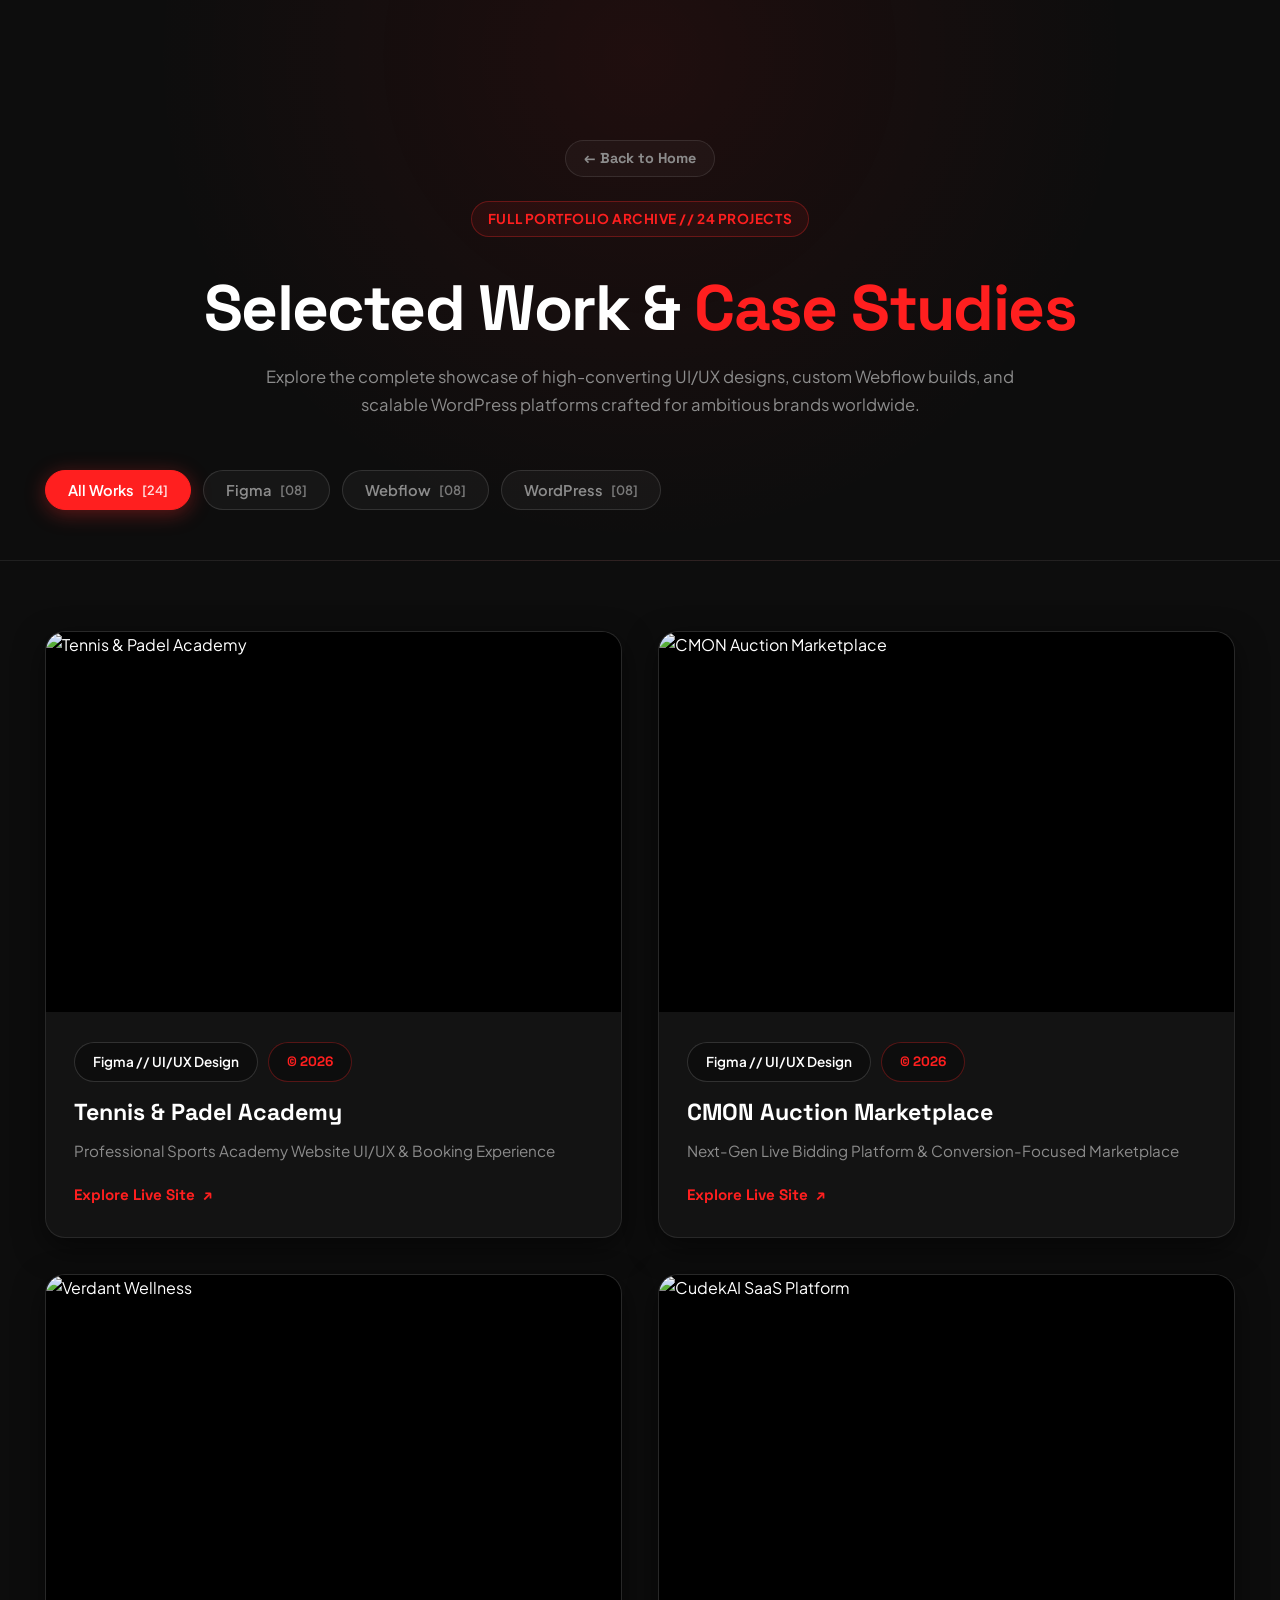
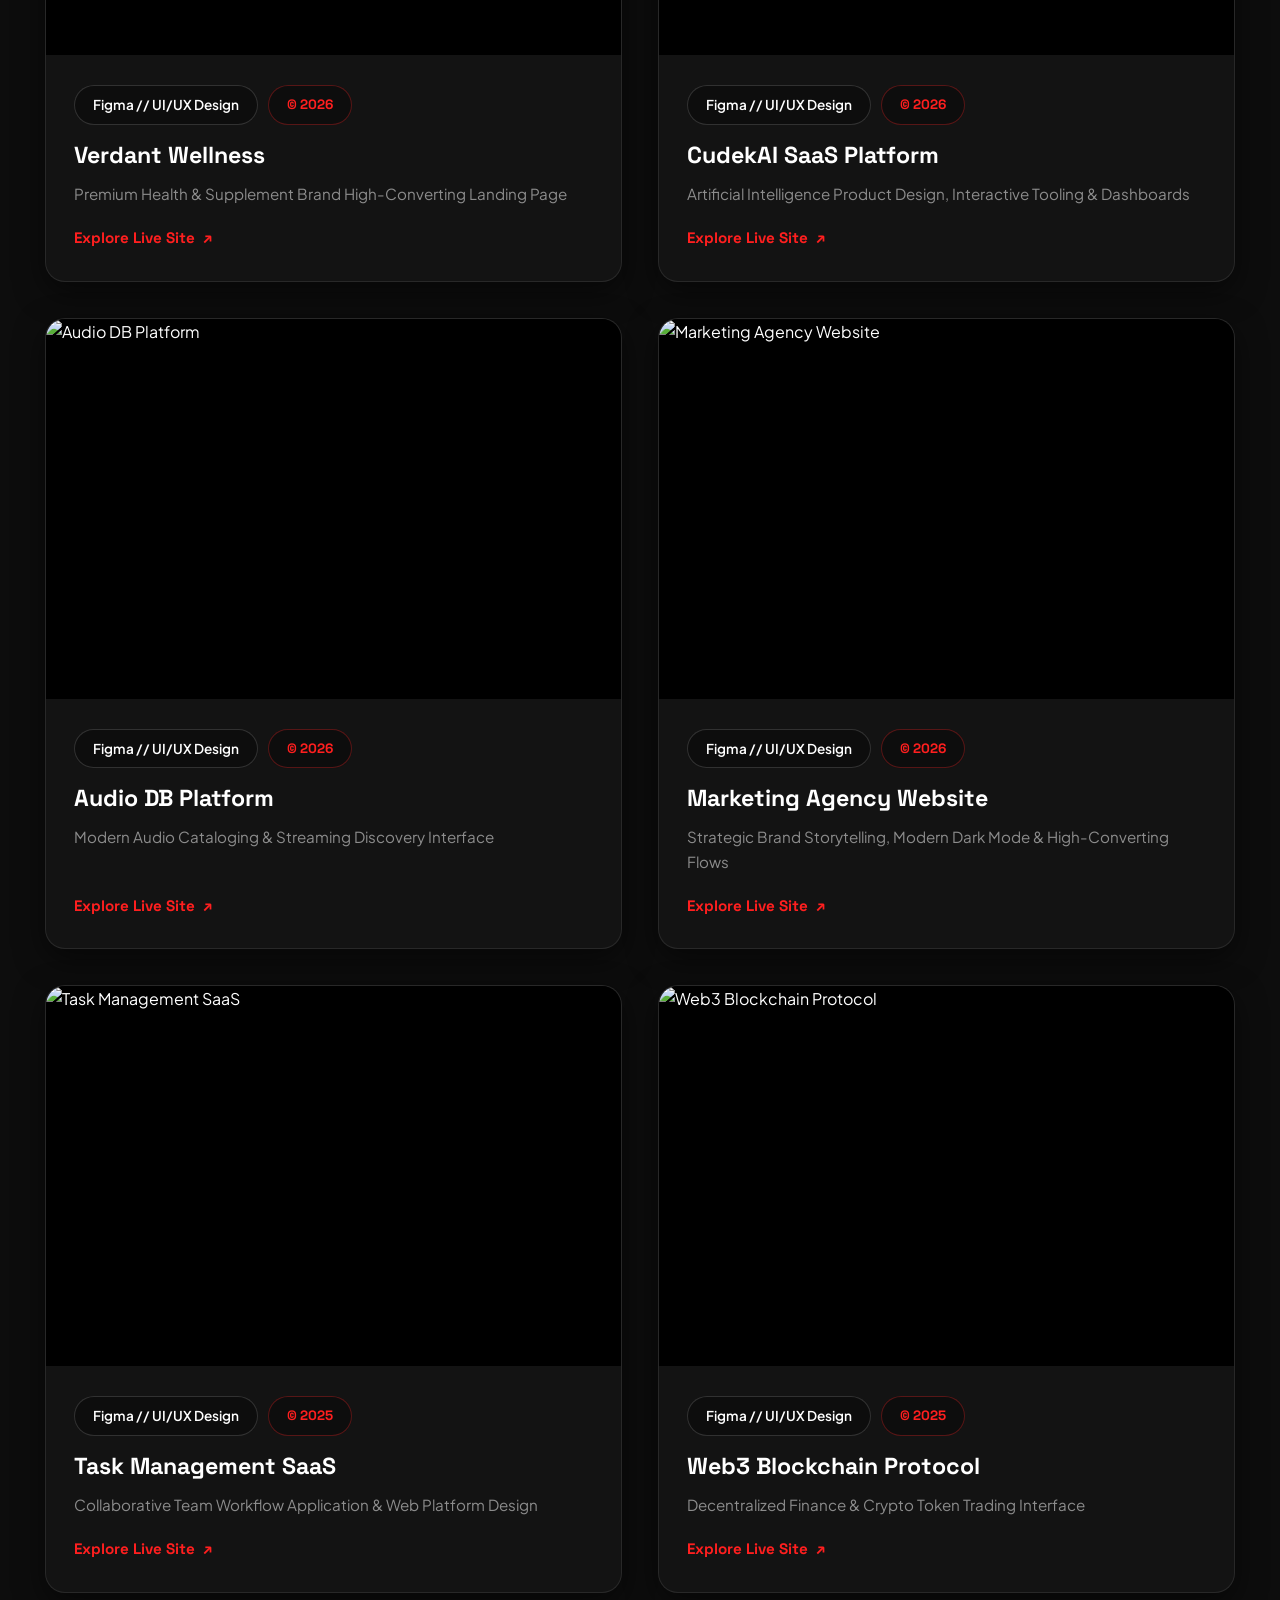
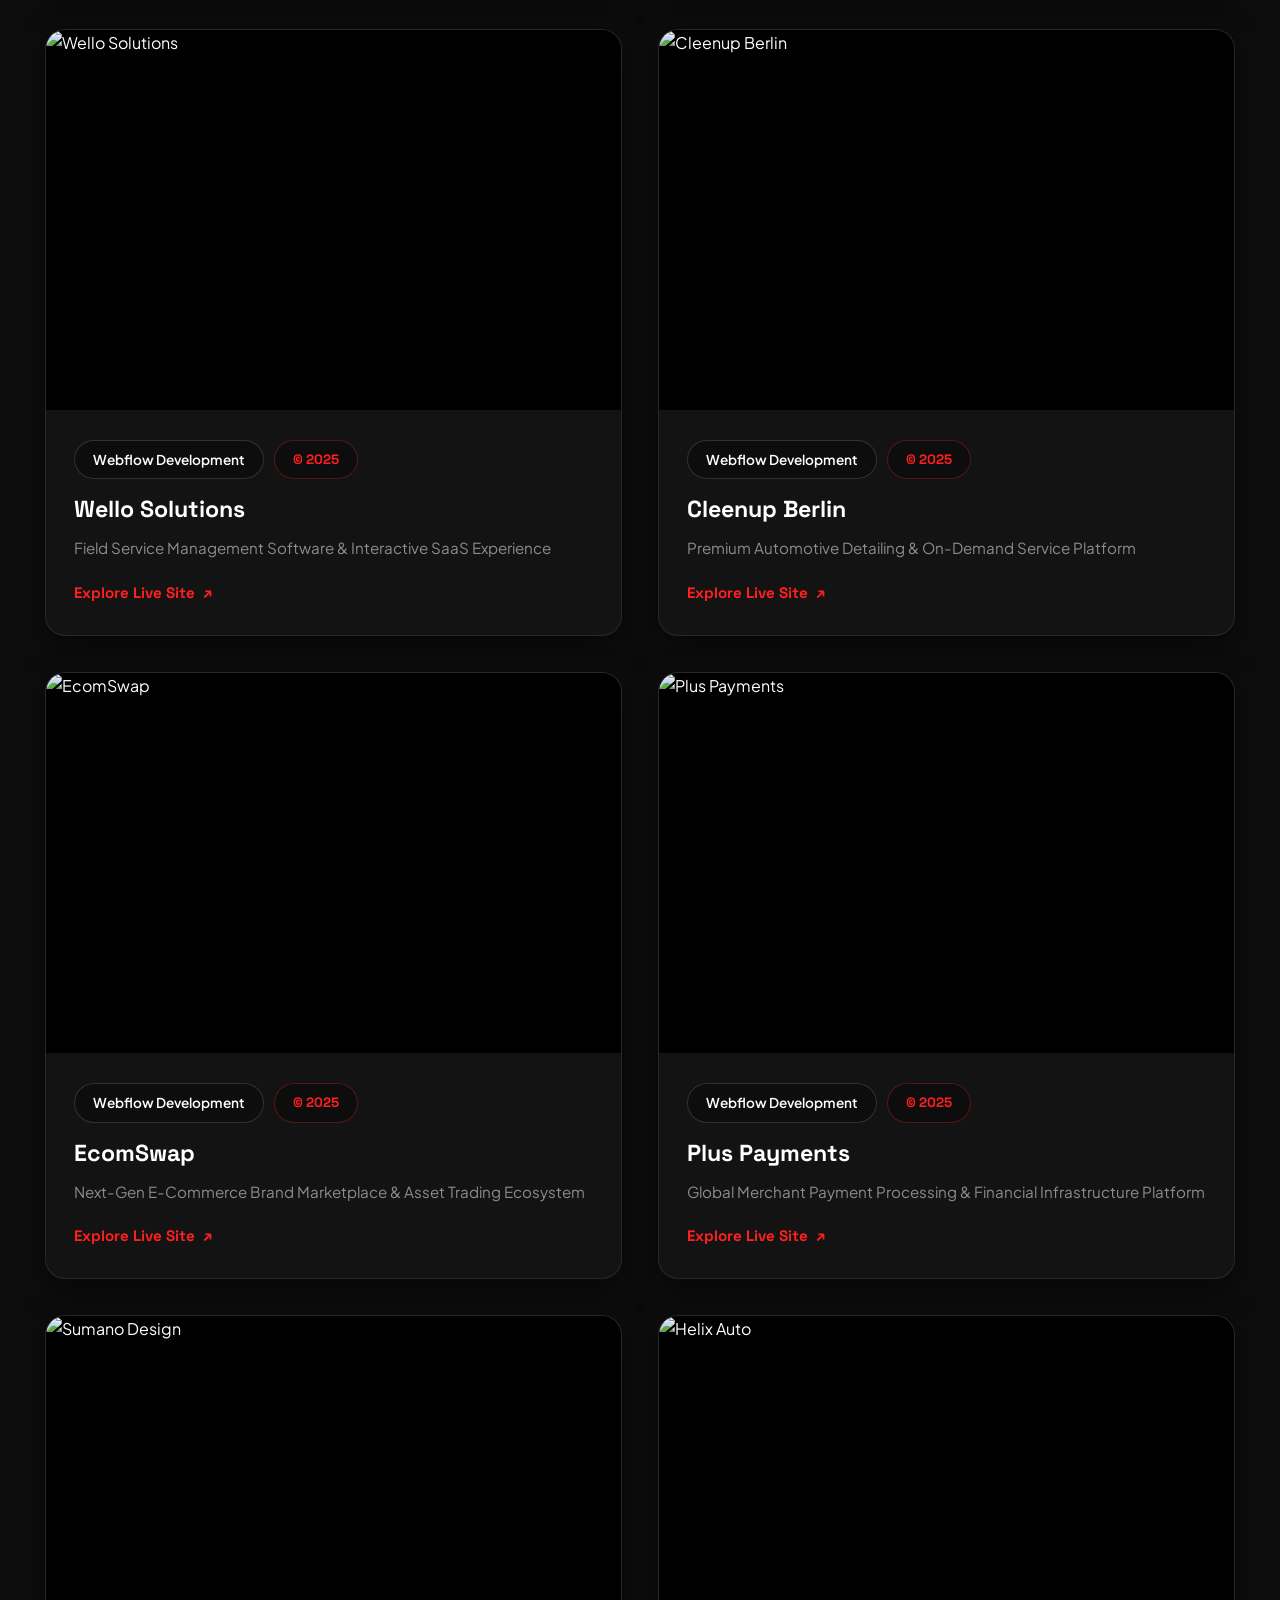
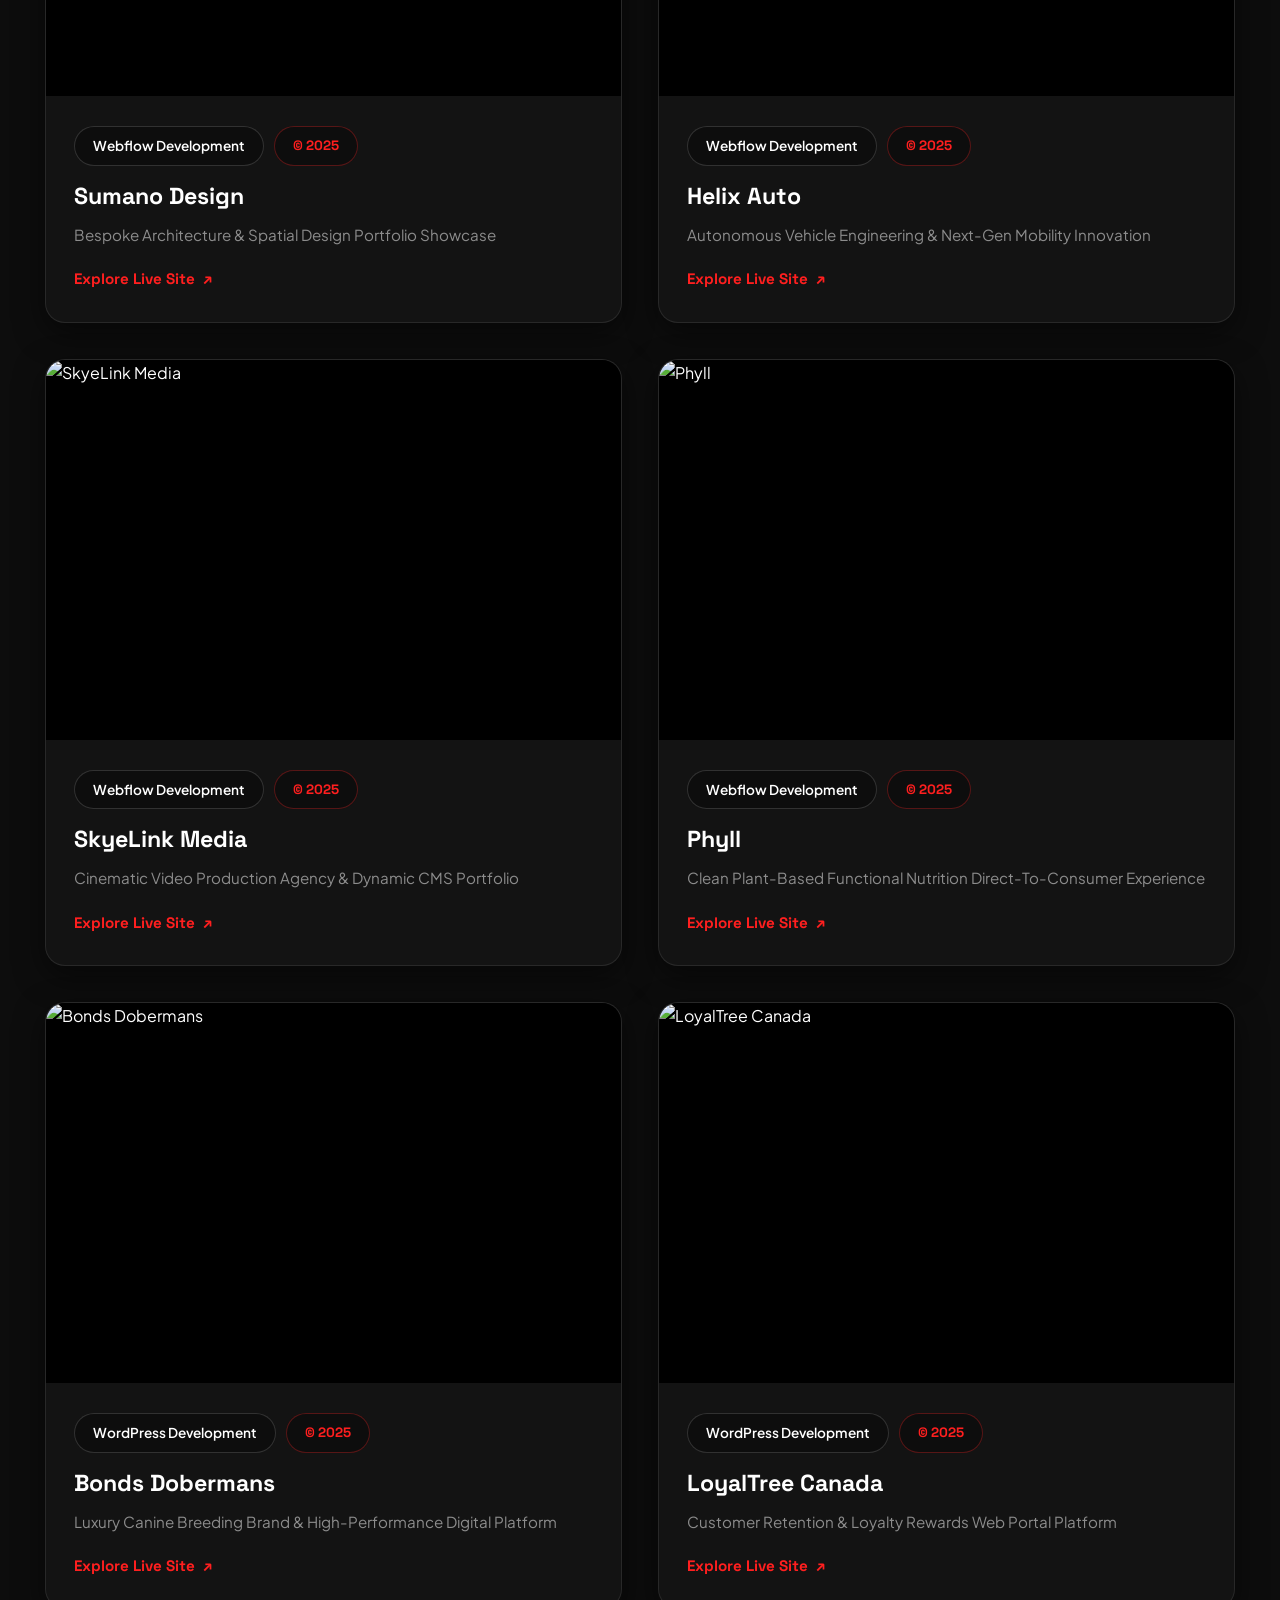
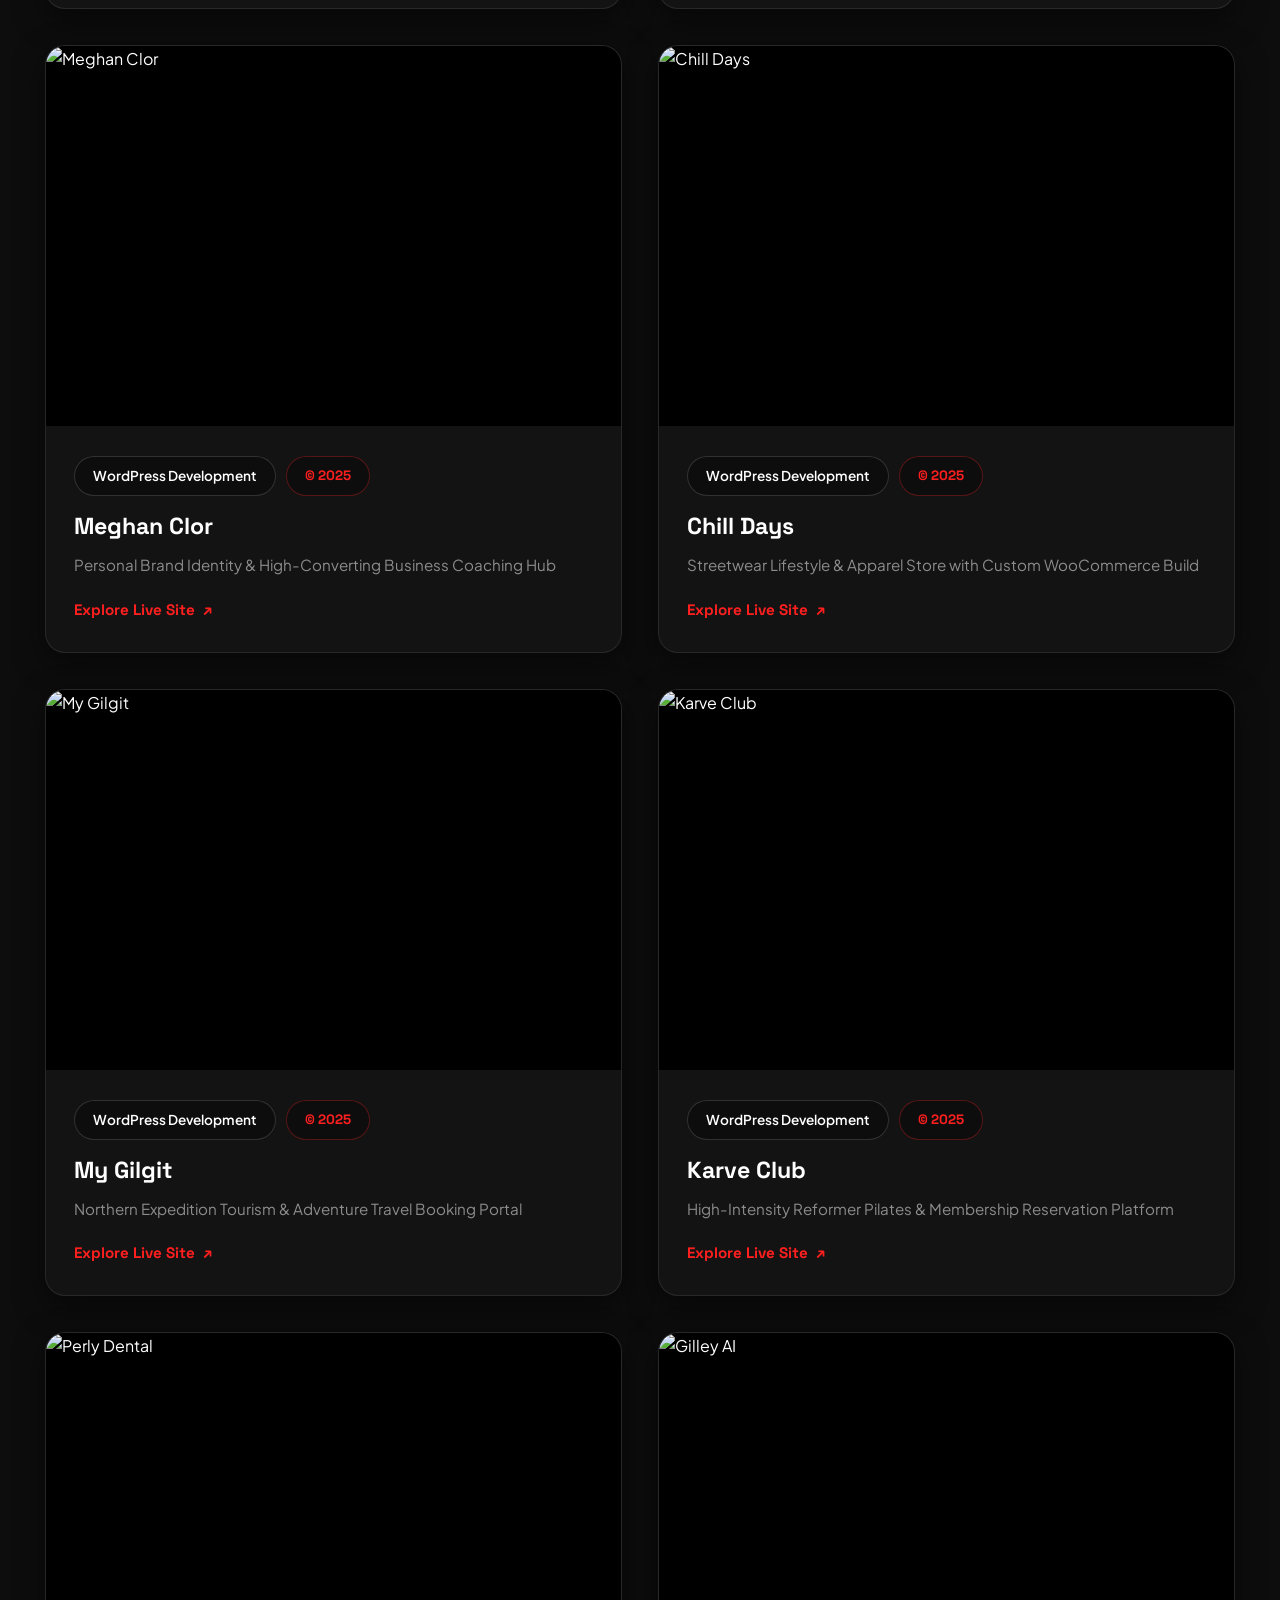
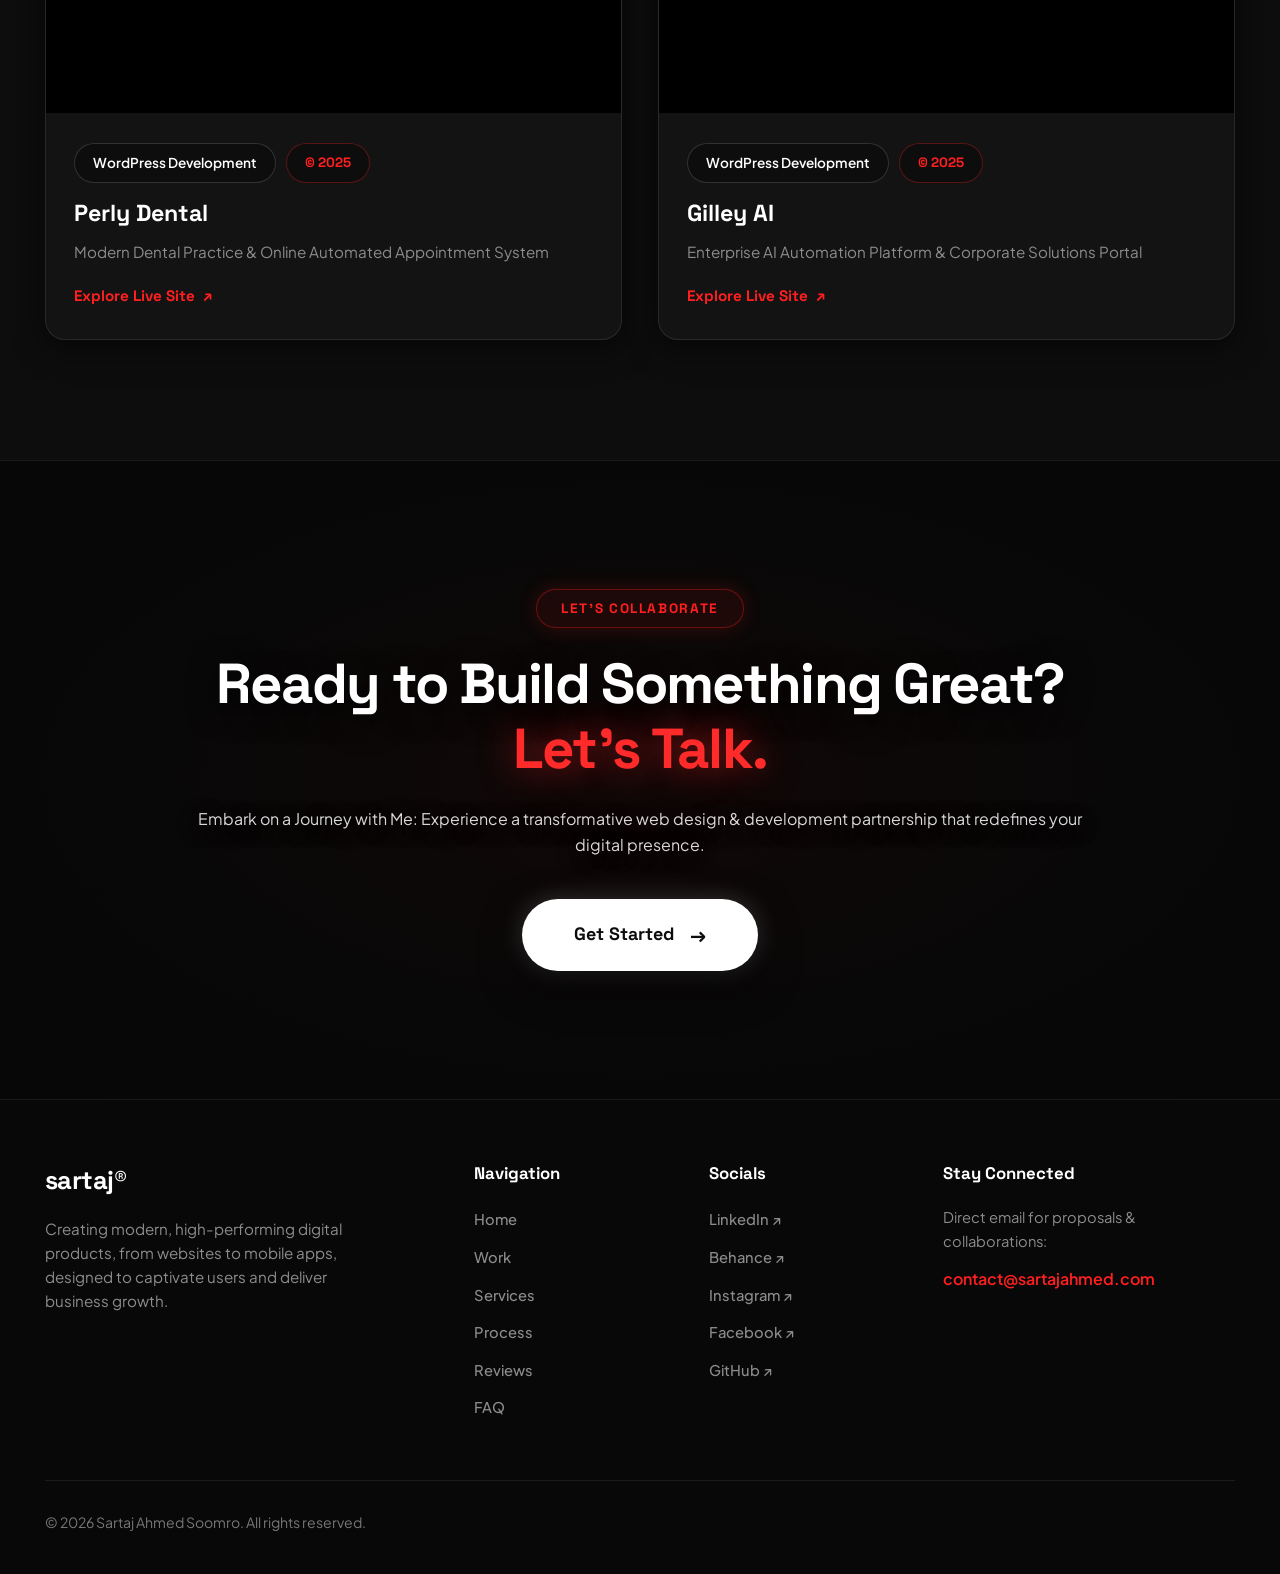
==== projects.html @ bc70179f "Publish Sartaj Ahmed portfolio site" ====
<!DOCTYPE html>
<html lang="en">
<head>
  <meta charset="UTF-8">
  <meta name="viewport" content="width=device-width, initial-scale=1.0">
  <title>All Projects — Sartaj Ahmed Portfolio Archive</title>
  <meta name="description" content="Complete portfolio archive of Sartaj Ahmed: UI/UX Design, Webflow Development, and WordPress Development projects.">
  <link rel="icon" type="image/svg+xml" href="data:image/svg+xml,<svg xmlns='http://www.w3.org/2000/svg' viewBox='0 0 100 100'><circle cx='50' cy='50' r='50' fill='%23ff2a2a'/><text x='50%' y='55%' text-anchor='middle' fill='%23ffffff' font-family='sans-serif' font-weight='800' font-size='48' dy='.3em'>S</text></svg>">
  
  <!-- Google Fonts -->
  <link rel="preconnect" href="https://fonts.googleapis.com">
  <link rel="preconnect" href="https://fonts.gstatic.com" crossorigin>
  <link href="https://fonts.googleapis.com/css2?family=Plus+Jakarta+Sans:wght@400;500;600;700;800&family=Space+Grotesk:wght@300;400;500;600;700&display=swap" rel="stylesheet">
  
  <!-- GSAP -->
  <script src="https://cdnjs.cloudflare.com/ajax/libs/gsap/3.12.5/gsap.min.js"></script>
  <script src="https://cdnjs.cloudflare.com/ajax/libs/gsap/3.12.5/ScrollTrigger.min.js"></script>
  
  <link rel="stylesheet" href="style.css?v=4.0">
</head>
<body class="archive-page">

  <!-- ==================== TOP NAVIGATION BAR ==================== -->
  <header class="navbar-wrapper">
    <nav class="navbar">
      <a href="index.html#home" class="brand-logo-link" aria-label="Sartaj Ahmed Home">
        <span class="brand-logo-text">sartaj®</span>
      </a>

      <div class="nav-menu">
        <a href="index.html#home" class="nav-menu-link">
          <span class="nav-menu-dot"></span>
          <span class="nav-menu-text">Home</span>
        </a>
        <a href="projects.html" class="nav-menu-link active">
          <span class="nav-menu-dot"></span>
          <span class="nav-menu-text">Work</span>
        </a>
        <a href="index.html#services" class="nav-menu-link">
          <span class="nav-menu-dot"></span>
          <span class="nav-menu-text">Services</span>
        </a>
        <a href="index.html#process" class="nav-menu-link">
          <span class="nav-menu-dot"></span>
          <span class="nav-menu-text">Process</span>
        </a>
        <a href="index.html#testimonials" class="nav-menu-link">
          <span class="nav-menu-dot"></span>
          <span class="nav-menu-text">Reviews</span>
        </a>
        <a href="index.html#faq" class="nav-menu-link">
          <span class="nav-menu-dot"></span>
          <span class="nav-menu-text">FAQ</span>
        </a>
      </div>

      <div class="nav-right">
        <a href="index.html#contact" class="nav-button" style="padding: 12px 32px; font-size: 1rem;">
          <span class="nav-button-dot"></span>
          <span class="nav-button-text-wrap">
            <span class="nav-button-text">Let's Talk</span>
            <span class="nav-button-text">Let's Talk</span>
          </span>
        </a>
      </div>
    </nav>
  </header>

  <!-- ==================== ARCHIVE HERO SECTION ==================== -->
  <section class="archive-hero-section">
    <div class="container">
      <div class="archive-hero-content">
        <a href="index.html#work" class="back-home-link">← Back to Home</a>
        <div class="section-badge-pill" id="archiveCategoryBadge">PORTFOLIO ARCHIVE // 24 COMPLETED PROJECTS</div>
        <h1 class="archive-hero-title">
          Selected Work &amp; <span class="highlight-text">Case Studies</span>
        </h1>
        <p class="archive-hero-desc">
          Explore the complete showcase of high-converting UI/UX designs, custom Webflow builds, and scalable WordPress platforms crafted for ambitious brands worldwide.
        </p>
      </div>

      <!-- Category Filter Tabs -->
      <div class="portfolio-filter-nav archive-filter-nav">
        <div class="filter-tabs-wrapper">
          <button class="filter-tab-btn active" data-filter="all">
            <span class="tab-label">All Works</span>
            <span class="tab-count">[24]</span>
          </button>
          <button class="filter-tab-btn" data-filter="figma">
            <span class="tab-label">Figma</span>
            <span class="tab-count">[08]</span>
          </button>
          <button class="filter-tab-btn" data-filter="webflow">
            <span class="tab-label">Webflow</span>
            <span class="tab-count">[08]</span>
          </button>
          <button class="filter-tab-btn" data-filter="wordpress">
            <span class="tab-label">WordPress</span>
            <span class="tab-count">[08]</span>
          </button>
        </div>
      </div>
    </div>
  </section>

  <!-- ==================== ALL PROJECTS GRID ==================== -->
  <section class="archive-grid-section">
    <div class="container">
      <div class="archive-projects-grid" id="archiveProjectsGrid">

        <div class="archive-project-card" data-category="figma" id="card-tennis">
          <a href="https://www.behance.net/gallery/249720309/Tennis-Padel-Academy-Website-Design" target="_blank" rel="noopener noreferrer" class="archive-card-link">
            <div class="archive-card-media">
              <img src="https://mir-s3-cdn-cf.behance.net/projects/max_808/de34e0249720309.Y3JvcCwxOTYzLDE1MzYsNDMsMA.jpg" alt="Tennis &amp; Padel Academy" class="archive-card-img" loading="lazy">
              <div class="archive-card-overlay"></div>
              <div class="archive-hover-badge">
                <span class="hover-badge-text">View Project ↗</span>
              </div>
            </div>
            <div class="archive-card-info">
              <div class="archive-tags-row">
                <span class="tag-pill category-pill">Figma // UI/UX Design</span>
                <span class="tag-pill year-pill">© 2026</span>
              </div>
              <h3 class="archive-project-title">Tennis &amp; Padel Academy</h3>
              <p class="archive-project-desc">Professional Sports Academy Website UI/UX &amp; Booking Experience</p>
              <div class="archive-action-link">
                <span>Explore Live Site</span>
                <span class="link-arrow">↗</span>
              </div>
            </div>
          </a>
        </div>

        <div class="archive-project-card" data-category="figma" id="card-cmon">
          <a href="https://www.behance.net/gallery/244758737/CMON-Online-Auction-Marketplace-Web-UIUX-Design" target="_blank" rel="noopener noreferrer" class="archive-card-link">
            <div class="archive-card-media">
              <img src="https://mir-s3-cdn-cf.behance.net/projects/max_808/8bab6b244758737.Y3JvcCwxNDQwLDExMjYsMCww.jpg" alt="CMON Auction Marketplace" class="archive-card-img" loading="lazy">
              <div class="archive-card-overlay"></div>
              <div class="archive-hover-badge">
                <span class="hover-badge-text">View Project ↗</span>
              </div>
            </div>
            <div class="archive-card-info">
              <div class="archive-tags-row">
                <span class="tag-pill category-pill">Figma // UI/UX Design</span>
                <span class="tag-pill year-pill">© 2026</span>
              </div>
              <h3 class="archive-project-title">CMON Auction Marketplace</h3>
              <p class="archive-project-desc">Next-Gen Live Bidding Platform &amp; Conversion-Focused Marketplace</p>
              <div class="archive-action-link">
                <span>Explore Live Site</span>
                <span class="link-arrow">↗</span>
              </div>
            </div>
          </a>
        </div>

        <div class="archive-project-card" data-category="figma" id="card-verdant">
          <a href="https://www.behance.net/gallery/244726329/Verdant-Supplement-Wellness-Landing-Page" target="_blank" rel="noopener noreferrer" class="archive-card-link">
            <div class="archive-card-media">
              <img src="https://mir-s3-cdn-cf.behance.net/projects/max_808/ff2f1a244726329.Y3JvcCw1MjU2LDQxMTEsMCwyNDc.jpg" alt="Verdant Wellness" class="archive-card-img" loading="lazy">
              <div class="archive-card-overlay"></div>
              <div class="archive-hover-badge">
                <span class="hover-badge-text">View Project ↗</span>
              </div>
            </div>
            <div class="archive-card-info">
              <div class="archive-tags-row">
                <span class="tag-pill category-pill">Figma // UI/UX Design</span>
                <span class="tag-pill year-pill">© 2026</span>
              </div>
              <h3 class="archive-project-title">Verdant Wellness</h3>
              <p class="archive-project-desc">Premium Health &amp; Supplement Brand High-Converting Landing Page</p>
              <div class="archive-action-link">
                <span>Explore Live Site</span>
                <span class="link-arrow">↗</span>
              </div>
            </div>
          </a>
        </div>

        <div class="archive-project-card" data-category="figma" id="card-cudekai">
          <a href="https://www.behance.net/gallery/244723199/Saas-product-Website-Design" target="_blank" rel="noopener noreferrer" class="archive-card-link">
            <div class="archive-card-media">
              <img src="https://mir-s3-cdn-cf.behance.net/projects/max_808/9a987e244723199.Y3JvcCwxMTMzLDg4NiwzMzMsMzMyNQ.png" alt="CudekAI SaaS Platform" class="archive-card-img" loading="lazy">
              <div class="archive-card-overlay"></div>
              <div class="archive-hover-badge">
                <span class="hover-badge-text">View Project ↗</span>
              </div>
            </div>
            <div class="archive-card-info">
              <div class="archive-tags-row">
                <span class="tag-pill category-pill">Figma // UI/UX Design</span>
                <span class="tag-pill year-pill">© 2026</span>
              </div>
              <h3 class="archive-project-title">CudekAI SaaS Platform</h3>
              <p class="archive-project-desc">Artificial Intelligence Product Design, Interactive Tooling &amp; Dashboards</p>
              <div class="archive-action-link">
                <span>Explore Live Site</span>
                <span class="link-arrow">↗</span>
              </div>
            </div>
          </a>
        </div>

        <div class="archive-project-card" data-category="figma" id="card-audiodb">
          <a href="https://www.behance.net/gallery/244723543/Audio-DB-Website-ui-ux-figma-design" target="_blank" rel="noopener noreferrer" class="archive-card-link">
            <div class="archive-card-media">
              <img src="https://mir-s3-cdn-cf.behance.net/projects/max_808/063716244723543.Y3JvcCwxMzY5LDEwNzEsMzAsMjc.jpg" alt="Audio DB Platform" class="archive-card-img" loading="lazy">
              <div class="archive-card-overlay"></div>
              <div class="archive-hover-badge">
                <span class="hover-badge-text">View Project ↗</span>
              </div>
            </div>
            <div class="archive-card-info">
              <div class="archive-tags-row">
                <span class="tag-pill category-pill">Figma // UI/UX Design</span>
                <span class="tag-pill year-pill">© 2026</span>
              </div>
              <h3 class="archive-project-title">Audio DB Platform</h3>
              <p class="archive-project-desc">Modern Audio Cataloging &amp; Streaming Discovery Interface</p>
              <div class="archive-action-link">
                <span>Explore Live Site</span>
                <span class="link-arrow">↗</span>
              </div>
            </div>
          </a>
        </div>

        <div class="archive-project-card" data-category="figma" id="card-agency">
          <a href="https://www.behance.net/gallery/244723023/Marketing-Agency-Website-ui-ux-design" target="_blank" rel="noopener noreferrer" class="archive-card-link">
            <div class="archive-card-media">
              <img src="https://mir-s3-cdn-cf.behance.net/projects/max_808/80b825244723023.Y3JvcCwyNzAwLDIxMTEsMCwyMDE1Ng.png" alt="Marketing Agency Website" class="archive-card-img" loading="lazy">
              <div class="archive-card-overlay"></div>
              <div class="archive-hover-badge">
                <span class="hover-badge-text">View Project ↗</span>
              </div>
            </div>
            <div class="archive-card-info">
              <div class="archive-tags-row">
                <span class="tag-pill category-pill">Figma // UI/UX Design</span>
                <span class="tag-pill year-pill">© 2026</span>
              </div>
              <h3 class="archive-project-title">Marketing Agency Website</h3>
              <p class="archive-project-desc">Strategic Brand Storytelling, Modern Dark Mode &amp; High-Converting Flows</p>
              <div class="archive-action-link">
                <span>Explore Live Site</span>
                <span class="link-arrow">↗</span>
              </div>
            </div>
          </a>
        </div>

        <div class="archive-project-card" data-category="figma" id="card-taskapp">
          <a href="https://www.behance.net/gallery/239250135/Task-Management-App-and-landing-page-design" target="_blank" rel="noopener noreferrer" class="archive-card-link">
            <div class="archive-card-media">
              <img src="https://mir-s3-cdn-cf.behance.net/projects/max_808/9bbdec239250135.Y3JvcCwxMjc0LDk5Niw3Miw5.jpg" alt="Task Management SaaS" class="archive-card-img" loading="lazy">
              <div class="archive-card-overlay"></div>
              <div class="archive-hover-badge">
                <span class="hover-badge-text">View Project ↗</span>
              </div>
            </div>
            <div class="archive-card-info">
              <div class="archive-tags-row">
                <span class="tag-pill category-pill">Figma // UI/UX Design</span>
                <span class="tag-pill year-pill">© 2025</span>
              </div>
              <h3 class="archive-project-title">Task Management SaaS</h3>
              <p class="archive-project-desc">Collaborative Team Workflow Application &amp; Web Platform Design</p>
              <div class="archive-action-link">
                <span>Explore Live Site</span>
                <span class="link-arrow">↗</span>
              </div>
            </div>
          </a>
        </div>

        <div class="archive-project-card" data-category="figma" id="card-web3">
          <a href="https://www.behance.net/gallery/232260369/Web3-Blockchain-UI-UX-Design" target="_blank" rel="noopener noreferrer" class="archive-card-link">
            <div class="archive-card-media">
              <img src="https://mir-s3-cdn-cf.behance.net/projects/max_808/f6667b232260369.Y3JvcCwxNDQwLDExMjYsMCwzNTQ2.jpg" alt="Web3 Blockchain Protocol" class="archive-card-img" loading="lazy">
              <div class="archive-card-overlay"></div>
              <div class="archive-hover-badge">
                <span class="hover-badge-text">View Project ↗</span>
              </div>
            </div>
            <div class="archive-card-info">
              <div class="archive-tags-row">
                <span class="tag-pill category-pill">Figma // UI/UX Design</span>
                <span class="tag-pill year-pill">© 2025</span>
              </div>
              <h3 class="archive-project-title">Web3 Blockchain Protocol</h3>
              <p class="archive-project-desc">Decentralized Finance &amp; Crypto Token Trading Interface</p>
              <div class="archive-action-link">
                <span>Explore Live Site</span>
                <span class="link-arrow">↗</span>
              </div>
            </div>
          </a>
        </div>

        <div class="archive-project-card" data-category="webflow" id="card-wello">
          <a href="https://wellosolutions.netlify.app/" target="_blank" rel="noopener noreferrer" class="archive-card-link">
            <div class="archive-card-media">
              <img src="https://sartajahmed.com/wp-content/uploads/2026/06/Screenshot-2026-06-30-205747.png" alt="Wello Solutions" class="archive-card-img" loading="lazy">
              <div class="archive-card-overlay"></div>
              <div class="archive-hover-badge">
                <span class="hover-badge-text">View Project ↗</span>
              </div>
            </div>
            <div class="archive-card-info">
              <div class="archive-tags-row">
                <span class="tag-pill category-pill">Webflow Development</span>
                <span class="tag-pill year-pill">© 2025</span>
              </div>
              <h3 class="archive-project-title">Wello Solutions</h3>
              <p class="archive-project-desc">Field Service Management Software &amp; Interactive SaaS Experience</p>
              <div class="archive-action-link">
                <span>Explore Live Site</span>
                <span class="link-arrow">↗</span>
              </div>
            </div>
          </a>
        </div>

        <div class="archive-project-card" data-category="webflow" id="card-cleenup">
          <a href="https://cleenup-de.webflow.io/de/autoreinigung-berlin" target="_blank" rel="noopener noreferrer" class="archive-card-link">
            <div class="archive-card-media">
              <img src="https://images.unsplash.com/photo-1520340356584-f9917d1eea6f?auto=format&fit=crop&w=1400&q=80" alt="Cleenup Berlin" class="archive-card-img" loading="lazy">
              <div class="archive-card-overlay"></div>
              <div class="archive-hover-badge">
                <span class="hover-badge-text">View Project ↗</span>
              </div>
            </div>
            <div class="archive-card-info">
              <div class="archive-tags-row">
                <span class="tag-pill category-pill">Webflow Development</span>
                <span class="tag-pill year-pill">© 2025</span>
              </div>
              <h3 class="archive-project-title">Cleenup Berlin</h3>
              <p class="archive-project-desc">Premium Automotive Detailing &amp; On-Demand Service Platform</p>
              <div class="archive-action-link">
                <span>Explore Live Site</span>
                <span class="link-arrow">↗</span>
              </div>
            </div>
          </a>
        </div>

        <div class="archive-project-card" data-category="webflow" id="card-ecomswap">
          <a href="https://www.ecomswap.io/" target="_blank" rel="noopener noreferrer" class="archive-card-link">
            <div class="archive-card-media">
              <img src="https://iad.microlink.io/5beqgS_rg2ryb3QoTLC5U1CSSlMM-einjlYvxCKCG7_XqjKCTJrV_amqxp_w7GTbhWMb5HB__Z7xrMK8eb-mmg.png" alt="EcomSwap" class="archive-card-img" loading="lazy">
              <div class="archive-card-overlay"></div>
              <div class="archive-hover-badge">
                <span class="hover-badge-text">View Project ↗</span>
              </div>
            </div>
            <div class="archive-card-info">
              <div class="archive-tags-row">
                <span class="tag-pill category-pill">Webflow Development</span>
                <span class="tag-pill year-pill">© 2025</span>
              </div>
              <h3 class="archive-project-title">EcomSwap</h3>
              <p class="archive-project-desc">Next-Gen E-Commerce Brand Marketplace &amp; Asset Trading Ecosystem</p>
              <div class="archive-action-link">
                <span>Explore Live Site</span>
                <span class="link-arrow">↗</span>
              </div>
            </div>
          </a>
        </div>

        <div class="archive-project-card" data-category="webflow" id="card-pluspayments">
          <a href="https://www.pluspayments.com/" target="_blank" rel="noopener noreferrer" class="archive-card-link">
            <div class="archive-card-media">
              <img src="https://images.unsplash.com/photo-1559526324-4b87b5e36e44?auto=format&fit=crop&w=1400&q=80" alt="Plus Payments" class="archive-card-img" loading="lazy">
              <div class="archive-card-overlay"></div>
              <div class="archive-hover-badge">
                <span class="hover-badge-text">View Project ↗</span>
              </div>
            </div>
            <div class="archive-card-info">
              <div class="archive-tags-row">
                <span class="tag-pill category-pill">Webflow Development</span>
                <span class="tag-pill year-pill">© 2025</span>
              </div>
              <h3 class="archive-project-title">Plus Payments</h3>
              <p class="archive-project-desc">Global Merchant Payment Processing &amp; Financial Infrastructure Platform</p>
              <div class="archive-action-link">
                <span>Explore Live Site</span>
                <span class="link-arrow">↗</span>
              </div>
            </div>
          </a>
        </div>

        <div class="archive-project-card" data-category="webflow" id="card-sumano">
          <a href="https://www.sumano.design/" target="_blank" rel="noopener noreferrer" class="archive-card-link">
            <div class="archive-card-media">
              <img src="https://images.unsplash.com/photo-1600585154340-be6161a56a0c?auto=format&fit=crop&w=1400&q=80" alt="Sumano Design" class="archive-card-img" loading="lazy">
              <div class="archive-card-overlay"></div>
              <div class="archive-hover-badge">
                <span class="hover-badge-text">View Project ↗</span>
              </div>
            </div>
            <div class="archive-card-info">
              <div class="archive-tags-row">
                <span class="tag-pill category-pill">Webflow Development</span>
                <span class="tag-pill year-pill">© 2025</span>
              </div>
              <h3 class="archive-project-title">Sumano Design</h3>
              <p class="archive-project-desc">Bespoke Architecture &amp; Spatial Design Portfolio Showcase</p>
              <div class="archive-action-link">
                <span>Explore Live Site</span>
                <span class="link-arrow">↗</span>
              </div>
            </div>
          </a>
        </div>

        <div class="archive-project-card" data-category="webflow" id="card-helix">
          <a href="https://www.helix-auto.com/" target="_blank" rel="noopener noreferrer" class="archive-card-link">
            <div class="archive-card-media">
              <img src="https://images.unsplash.com/photo-1503376780353-7e6692767b70?auto=format&fit=crop&w=1400&q=80" alt="Helix Auto" class="archive-card-img" loading="lazy">
              <div class="archive-card-overlay"></div>
              <div class="archive-hover-badge">
                <span class="hover-badge-text">View Project ↗</span>
              </div>
            </div>
            <div class="archive-card-info">
              <div class="archive-tags-row">
                <span class="tag-pill category-pill">Webflow Development</span>
                <span class="tag-pill year-pill">© 2025</span>
              </div>
              <h3 class="archive-project-title">Helix Auto</h3>
              <p class="archive-project-desc">Autonomous Vehicle Engineering &amp; Next-Gen Mobility Innovation</p>
              <div class="archive-action-link">
                <span>Explore Live Site</span>
                <span class="link-arrow">↗</span>
              </div>
            </div>
          </a>
        </div>

        <div class="archive-project-card" data-category="webflow" id="card-skyelink">
          <a href="https://skyelinkmedia-305a75.webflow.io/" target="_blank" rel="noopener noreferrer" class="archive-card-link">
            <div class="archive-card-media">
              <img src="https://images.unsplash.com/photo-1492691527719-9d1e07e534b4?auto=format&fit=crop&w=1400&q=80" alt="SkyeLink Media" class="archive-card-img" loading="lazy">
              <div class="archive-card-overlay"></div>
              <div class="archive-hover-badge">
                <span class="hover-badge-text">View Project ↗</span>
              </div>
            </div>
            <div class="archive-card-info">
              <div class="archive-tags-row">
                <span class="tag-pill category-pill">Webflow Development</span>
                <span class="tag-pill year-pill">© 2025</span>
              </div>
              <h3 class="archive-project-title">SkyeLink Media</h3>
              <p class="archive-project-desc">Cinematic Video Production Agency &amp; Dynamic CMS Portfolio</p>
              <div class="archive-action-link">
                <span>Explore Live Site</span>
                <span class="link-arrow">↗</span>
              </div>
            </div>
          </a>
        </div>

        <div class="archive-project-card" data-category="webflow" id="card-phyll">
          <a href="https://phyll.com/" target="_blank" rel="noopener noreferrer" class="archive-card-link">
            <div class="archive-card-media">
              <img src="https://images.unsplash.com/photo-1546069901-ba9599a7e63c?auto=format&fit=crop&w=1400&q=80" alt="Phyll" class="archive-card-img" loading="lazy">
              <div class="archive-card-overlay"></div>
              <div class="archive-hover-badge">
                <span class="hover-badge-text">View Project ↗</span>
              </div>
            </div>
            <div class="archive-card-info">
              <div class="archive-tags-row">
                <span class="tag-pill category-pill">Webflow Development</span>
                <span class="tag-pill year-pill">© 2025</span>
              </div>
              <h3 class="archive-project-title">Phyll</h3>
              <p class="archive-project-desc">Clean Plant-Based Functional Nutrition Direct-To-Consumer Experience</p>
              <div class="archive-action-link">
                <span>Explore Live Site</span>
                <span class="link-arrow">↗</span>
              </div>
            </div>
          </a>
        </div>

        <div class="archive-project-card" data-category="wordpress" id="card-bonds">
          <a href="https://bondsdobermans.com/" target="_blank" rel="noopener noreferrer" class="archive-card-link">
            <div class="archive-card-media">
              <img src="https://sartajahmed.com/wp-content/uploads/2026/06/Screenshot-2026-06-30-205344.png" alt="Bonds Dobermans" class="archive-card-img" loading="lazy">
              <div class="archive-card-overlay"></div>
              <div class="archive-hover-badge">
                <span class="hover-badge-text">View Project ↗</span>
              </div>
            </div>
            <div class="archive-card-info">
              <div class="archive-tags-row">
                <span class="tag-pill category-pill">WordPress Development</span>
                <span class="tag-pill year-pill">© 2025</span>
              </div>
              <h3 class="archive-project-title">Bonds Dobermans</h3>
              <p class="archive-project-desc">Luxury Canine Breeding Brand &amp; High-Performance Digital Platform</p>
              <div class="archive-action-link">
                <span>Explore Live Site</span>
                <span class="link-arrow">↗</span>
              </div>
            </div>
          </a>
        </div>

        <div class="archive-project-card" data-category="wordpress" id="card-loyaltree">
          <a href="https://loyaltree.ca/" target="_blank" rel="noopener noreferrer" class="archive-card-link">
            <div class="archive-card-media">
              <img src="https://sartajahmed.com/wp-content/uploads/2026/06/Screenshot-2026-06-30-204928.png" alt="LoyalTree Canada" class="archive-card-img" loading="lazy">
              <div class="archive-card-overlay"></div>
              <div class="archive-hover-badge">
                <span class="hover-badge-text">View Project ↗</span>
              </div>
            </div>
            <div class="archive-card-info">
              <div class="archive-tags-row">
                <span class="tag-pill category-pill">WordPress Development</span>
                <span class="tag-pill year-pill">© 2025</span>
              </div>
              <h3 class="archive-project-title">LoyalTree Canada</h3>
              <p class="archive-project-desc">Customer Retention &amp; Loyalty Rewards Web Portal Platform</p>
              <div class="archive-action-link">
                <span>Explore Live Site</span>
                <span class="link-arrow">↗</span>
              </div>
            </div>
          </a>
        </div>

        <div class="archive-project-card" data-category="wordpress" id="card-meghan">
          <a href="https://meghanclor.com/" target="_blank" rel="noopener noreferrer" class="archive-card-link">
            <div class="archive-card-media">
              <img src="https://sartajahmed.com/wp-content/uploads/2026/06/Screenshot-2026-06-30-205224.png" alt="Meghan Clor" class="archive-card-img" loading="lazy">
              <div class="archive-card-overlay"></div>
              <div class="archive-hover-badge">
                <span class="hover-badge-text">View Project ↗</span>
              </div>
            </div>
            <div class="archive-card-info">
              <div class="archive-tags-row">
                <span class="tag-pill category-pill">WordPress Development</span>
                <span class="tag-pill year-pill">© 2025</span>
              </div>
              <h3 class="archive-project-title">Meghan Clor</h3>
              <p class="archive-project-desc">Personal Brand Identity &amp; High-Converting Business Coaching Hub</p>
              <div class="archive-action-link">
                <span>Explore Live Site</span>
                <span class="link-arrow">↗</span>
              </div>
            </div>
          </a>
        </div>

        <div class="archive-project-card" data-category="wordpress" id="card-chilldays">
          <a href="https://chilldays.com/" target="_blank" rel="noopener noreferrer" class="archive-card-link">
            <div class="archive-card-media">
              <img src="https://iad.microlink.io/jchLfFNE3fw9qveWOIy3SOGlJyu5HY_UchnwDIOIn92IZ2RVUteFMUX96YKHcNC5Kynn1IyMtnBI5UUqA23ZQA.png" alt="Chill Days" class="archive-card-img" loading="lazy">
              <div class="archive-card-overlay"></div>
              <div class="archive-hover-badge">
                <span class="hover-badge-text">View Project ↗</span>
              </div>
            </div>
            <div class="archive-card-info">
              <div class="archive-tags-row">
                <span class="tag-pill category-pill">WordPress Development</span>
                <span class="tag-pill year-pill">© 2025</span>
              </div>
              <h3 class="archive-project-title">Chill Days</h3>
              <p class="archive-project-desc">Streetwear Lifestyle &amp; Apparel Store with Custom WooCommerce Build</p>
              <div class="archive-action-link">
                <span>Explore Live Site</span>
                <span class="link-arrow">↗</span>
              </div>
            </div>
          </a>
        </div>

        <div class="archive-project-card" data-category="wordpress" id="card-mygilgit">
          <a href="https://mygilgit.co.uk/" target="_blank" rel="noopener noreferrer" class="archive-card-link">
            <div class="archive-card-media">
              <img src="https://images.unsplash.com/photo-1464822759023-fed622ff2c3b?auto=format&fit=crop&w=1400&q=80" alt="My Gilgit" class="archive-card-img" loading="lazy">
              <div class="archive-card-overlay"></div>
              <div class="archive-hover-badge">
                <span class="hover-badge-text">View Project ↗</span>
              </div>
            </div>
            <div class="archive-card-info">
              <div class="archive-tags-row">
                <span class="tag-pill category-pill">WordPress Development</span>
                <span class="tag-pill year-pill">© 2025</span>
              </div>
              <h3 class="archive-project-title">My Gilgit</h3>
              <p class="archive-project-desc">Northern Expedition Tourism &amp; Adventure Travel Booking Portal</p>
              <div class="archive-action-link">
                <span>Explore Live Site</span>
                <span class="link-arrow">↗</span>
              </div>
            </div>
          </a>
        </div>

        <div class="archive-project-card" data-category="wordpress" id="card-karve">
          <a href="https://karve.club/" target="_blank" rel="noopener noreferrer" class="archive-card-link">
            <div class="archive-card-media">
              <img src="https://images.unsplash.com/photo-1534438327276-14e5300c3a48?auto=format&fit=crop&w=1400&q=80" alt="Karve Club" class="archive-card-img" loading="lazy">
              <div class="archive-card-overlay"></div>
              <div class="archive-hover-badge">
                <span class="hover-badge-text">View Project ↗</span>
              </div>
            </div>
            <div class="archive-card-info">
              <div class="archive-tags-row">
                <span class="tag-pill category-pill">WordPress Development</span>
                <span class="tag-pill year-pill">© 2025</span>
              </div>
              <h3 class="archive-project-title">Karve Club</h3>
              <p class="archive-project-desc">High-Intensity Reformer Pilates &amp; Membership Reservation Platform</p>
              <div class="archive-action-link">
                <span>Explore Live Site</span>
                <span class="link-arrow">↗</span>
              </div>
            </div>
          </a>
        </div>

        <div class="archive-project-card" data-category="wordpress" id="card-perly">
          <a href="https://perlydental.com/" target="_blank" rel="noopener noreferrer" class="archive-card-link">
            <div class="archive-card-media">
              <img src="https://images.unsplash.com/photo-1629909613654-28e377c37b09?auto=format&fit=crop&w=1400&q=80" alt="Perly Dental" class="archive-card-img" loading="lazy">
              <div class="archive-card-overlay"></div>
              <div class="archive-hover-badge">
                <span class="hover-badge-text">View Project ↗</span>
              </div>
            </div>
            <div class="archive-card-info">
              <div class="archive-tags-row">
                <span class="tag-pill category-pill">WordPress Development</span>
                <span class="tag-pill year-pill">© 2025</span>
              </div>
              <h3 class="archive-project-title">Perly Dental</h3>
              <p class="archive-project-desc">Modern Dental Practice &amp; Online Automated Appointment System</p>
              <div class="archive-action-link">
                <span>Explore Live Site</span>
                <span class="link-arrow">↗</span>
              </div>
            </div>
          </a>
        </div>

        <div class="archive-project-card" data-category="wordpress" id="card-gilley">
          <a href="https://gilley.ai/" target="_blank" rel="noopener noreferrer" class="archive-card-link">
            <div class="archive-card-media">
              <img src="https://images.unsplash.com/photo-1618005182384-a83a8bd57fbe?auto=format&fit=crop&w=1400&q=80" alt="Gilley AI" class="archive-card-img" loading="lazy">
              <div class="archive-card-overlay"></div>
              <div class="archive-hover-badge">
                <span class="hover-badge-text">View Project ↗</span>
              </div>
            </div>
            <div class="archive-card-info">
              <div class="archive-tags-row">
                <span class="tag-pill category-pill">WordPress Development</span>
                <span class="tag-pill year-pill">© 2025</span>
              </div>
              <h3 class="archive-project-title">Gilley AI</h3>
              <p class="archive-project-desc">Enterprise AI Automation Platform &amp; Corporate Solutions Portal</p>
              <div class="archive-action-link">
                <span>Explore Live Site</span>
                <span class="link-arrow">↗</span>
              </div>
            </div>
          </a>
        </div>
      </div>
    </div>
  </section>

  <!-- ==================== FULL-WIDTH CTA BANNER ==================== -->
  <section class="cta-fullwidth-section" id="cta-banner">
    <div class="cta-gradient-overlay"></div>
    <div class="cta-inner-container">
      <div class="section-badge-pill cta-badge">Let's Collaborate</div>
      <h2 class="cta-banner-heading">Ready to Build Something Great?<br><span class="highlight-text">Let's Talk.</span></h2>
      <p class="cta-banner-para">
        Embark on a Journey with Me: Experience a transformative web design &amp; development partnership that redefines your digital presence.
      </p>
      <div class="cta-banner-action">
        <a href="index.html#contact" class="cta-banner-button magnetic-btn">
          <span>Get Started</span>
          <span class="btn-arrow">→</span>
        </a>
      </div>
    </div>
  </section>

  <!-- ==================== FOOTER ==================== -->
  <footer class="section footer-section">
    <div class="container footer-bottom-container">
      <div class="footer-columns-grid">
        <div class="footer-col-brand">
          <a href="index.html#home" class="brand-logo-link">
            <span class="brand-logo-text">sartaj®</span>
          </a>
          <p class="footer-brand-bio">
            Creating modern, high-performing digital products, from websites to mobile apps, designed to captivate users and deliver business growth.
          </p>
        </div>
        <div class="footer-col-nav">
          <div class="footer-nav-title">Navigation</div>
          <ul class="footer-links-list">
            <li><a href="index.html#home">Home</a></li>
            <li><a href="projects.html">Work</a></li>
            <li><a href="index.html#services">Services</a></li>
            <li><a href="index.html#process">Process</a></li>
            <li><a href="index.html#testimonials">Reviews</a></li>
            <li><a href="index.html#faq">FAQ</a></li>
          </ul>
        </div>
        <div class="footer-col-nav">
          <div class="footer-nav-title">Socials</div>
          <ul class="footer-links-list">
            <li><a href="https://www.linkedin.com/in/sartajahmedsoomro046/" target="_blank" rel="noopener noreferrer">LinkedIn ↗</a></li>
            <li><a href="https://www.behance.net/asartaj140" target="_blank" rel="noopener noreferrer">Behance ↗</a></li>
            <li><a href="https://www.instagram.com/sartajuiux/" target="_blank" rel="noopener noreferrer">Instagram ↗</a></li>
            <li><a href="https://www.facebook.com/sartajuiux" target="_blank" rel="noopener noreferrer">Facebook ↗</a></li>
            <li><a href="https://github.com/" target="_blank" rel="noopener noreferrer">GitHub ↗</a></li>
          </ul>
        </div>
        <div class="footer-col-newsletter">
          <div class="footer-nav-title">Stay Connected</div>
          <p class="footer-news-text">Direct email for proposals &amp; collaborations:</p>
          <a href="mailto:contact@sartajahmed.com" class="footer-email-link">contact@sartajahmed.com</a>
        </div>
      </div>
      <div class="footer-legal-bar">
        <div class="footer-legal-copy">© 2026 Sartaj Ahmed Soomro. All rights reserved.</div>
      </div>
    </div>
  </footer>

  <!-- Script for Projects Archive Page -->
  <script>
    document.addEventListener('DOMContentLoaded', () => {
      const tabBtns = document.querySelectorAll('.archive-filter-nav .filter-tab-btn');
      const cards = document.querySelectorAll('.archive-project-card');
      const badge = document.getElementById('archiveCategoryBadge');

      const badgeTitles = {
        all: 'FULL PORTFOLIO ARCHIVE // 24 PROJECTS',
        figma: 'FIGMA & UI/UX DESIGN PORTFOLIO // 08 PROJECTS',
        uiux: 'FIGMA & UI/UX DESIGN PORTFOLIO // 08 PROJECTS',
        webflow: 'WEBFLOW DEVELOPMENT PORTFOLIO // 08 PROJECTS',
        wordpress: 'WORDPRESS DEVELOPMENT PORTFOLIO // 08 PROJECTS'
      };

      function filterArchive(cat) {
        const targetCat = (cat === 'uiux') ? 'figma' : cat;

        tabBtns.forEach(btn => {
          const btnCat = btn.getAttribute('data-filter');
          btn.classList.toggle('active', btnCat === targetCat || (targetCat === 'figma' && btnCat === 'uiux'));
        });

        if (badge && (badgeTitles[targetCat] || badgeTitles[cat])) {
          badge.textContent = badgeTitles[targetCat] || badgeTitles[cat];
        }

        cards.forEach(card => {
          const cardCat = card.getAttribute('data-category');
          const isMatch = targetCat === 'all' || 
                          cardCat === targetCat || 
                          (targetCat === 'figma' && (cardCat === 'figma' || cardCat === 'uiux')) ||
                          (targetCat === 'uiux' && (cardCat === 'figma' || cardCat === 'uiux'));

          if (isMatch) {
            card.style.display = 'block';
            card.style.opacity = '1';
          } else {
            card.style.display = 'none';
            card.style.opacity = '0';
          }
        });
      }

      // Read ?category=... from URL
      const urlParams = new URLSearchParams(window.location.search);
      const initialCat = urlParams.get('category') || 'all';
      filterArchive(initialCat);

      // Handle Tab Clicks
      tabBtns.forEach(btn => {
        btn.addEventListener('click', () => {
          const selectedCat = btn.getAttribute('data-filter');
          // Update URL without reloading
          const newUrl = window.location.pathname + '?category=' + selectedCat;
          window.history.pushState({ path: newUrl }, '', newUrl);
          filterArchive(selectedCat);
        });
      });
    });
  </script>
</body>
</html>
---- style.css ----
/* ==========================================================================
   SARTAJ AHMED PORTFOLIO — EXACT NOVASITE AESTHETIC & SYSTEM
   ========================================================================== */

:root {
  --bg-dark: #0d0d0d;
  --bg-pure: #000000;
  --bg-card: #141414;
  --bg-card-hover: #1b1b1b;
  
  --text-white: #ffffff;
  --text-light: #e6e6e6;
  --text-gray: #8c8c8c;
  --text-muted: #555555;

  --accent-red: #ff1f1f;
  --border-subtle: rgba(255, 255, 255, 0.1);
  --border-light: rgba(255, 255, 255, 0.18);

  --font-heading: 'Space Grotesk', -apple-system, BlinkMacSystemFont, sans-serif;
  --font-body: 'Plus Jakarta Sans', sans-serif;
  --font-mono: 'Space Grotesk', monospace;

  --radius-sm: 6px;
  --radius-md: 12px;
  --radius-lg: 20px;
  --radius-xl: 30px;
  --radius-full: 9999px;

  --transition-fast: 0.2s cubic-bezier(0.16, 1, 0.3, 1);
  --transition-smooth: 0.4s cubic-bezier(0.16, 1, 0.3, 1);
}

/* ----------------- Reset & Global ----------------- */
*, *::before, *::after {
  box-sizing: border-box;
  margin: 0;
  padding: 0;
}

html {
  scroll-behavior: smooth;
  background-color: var(--bg-dark);
  color: var(--text-white);
  font-family: var(--font-body);
  -webkit-font-smoothing: antialiased;
}

body {
  background-color: var(--bg-dark);
  color: var(--text-white);
  line-height: 1.6;
  overflow-x: hidden;
}

::selection {
  background-color: var(--accent-red);
  color: #ffffff;
}

a {
  color: inherit;
  text-decoration: none;
}

img {
  display: block;
  max-width: 100%;
}

.container {
  width: 100%;
  max-width: 1780px;
  margin-left: auto;
  margin-right: auto;
  padding-left: clamp(24px, 3.5vw, 64px);
  padding-right: clamp(24px, 3.5vw, 64px);
}

.section {
  padding: 120px 0;
  position: relative;
}

/* ----------------- Top Floating Navbar (Novasite Style) ----------------- */
.navbar-wrapper {
  position: fixed;
  top: 24px;
  left: 0;
  width: 100%;
  z-index: 999;
  display: flex;
  justify-content: center;
  padding: 0 24px;
  pointer-events: none;
  opacity: 0;
  transform: translateY(-30px);
  transition: opacity 0.45s cubic-bezier(0.16, 1, 0.3, 1), transform 0.45s cubic-bezier(0.16, 1, 0.3, 1);
}

.navbar-wrapper.visible {
  opacity: 1;
  pointer-events: auto;
  transform: translateY(0);
}

.navbar {
  pointer-events: auto;
  display: flex;
  align-items: center;
  justify-content: space-between;
  width: 100%;
  max-width: 1740px;
  padding: 10px 16px 10px 28px;
  background: rgba(13, 13, 13, 0.85);
  backdrop-filter: blur(20px);
  -webkit-backdrop-filter: blur(20px);
  border: 1px solid rgba(255, 255, 255, 0.12);
  border-radius: var(--radius-full);
  box-shadow: 0 10px 30px rgba(0, 0, 0, 0.6);
  transition: all var(--transition-smooth);
}

.brand-logo-link {
  display: flex;
  align-items: center;
  text-decoration: none;
}

.brand-logo-text {
  font-family: var(--font-heading);
  font-size: 1.6rem;
  font-weight: 700;
  letter-spacing: -0.02em;
  color: #ffffff;
  text-transform: lowercase;
}

.nav-menu {
  display: flex;
  align-items: center;
  gap: 8px;
}

.nav-menu-link {
  display: inline-flex;
  align-items: center;
  gap: 7px;
  padding: 8px 16px;
  border-radius: var(--radius-full);
  font-size: 0.92rem;
  font-weight: 500;
  color: rgba(255, 255, 255, 0.7);
  transition: all var(--transition-fast);
}

.nav-menu-dot {
  width: 5px;
  height: 5px;
  border-radius: 50%;
  background-color: transparent;
  transition: background-color var(--transition-fast);
}

.nav-menu-link:hover {
  color: #ffffff;
}

.nav-menu-link.active {
  color: #ffffff;
  background: rgba(255, 255, 255, 0.08);
}

.nav-menu-link.active .nav-menu-dot {
  background-color: var(--accent-red);
  box-shadow: 0 0 8px var(--accent-red);
}

/* Contact Button with Sliding Text Animation */
.navbar-right-action {
  display: flex;
  align-items: center;
  gap: 12px;
}

.nav-button {
  display: inline-flex;
  align-items: center;
  gap: 10px;
  padding: 10px 24px;
  background: #ffffff;
  color: #0d0d0d;
  border-radius: var(--radius-full);
  font-size: 0.9rem;
  font-weight: 600;
  text-decoration: none;
  overflow: hidden;
  position: relative;
  transition: all var(--transition-smooth);
}

.nav-button-dot {
  width: 6px;
  height: 6px;
  border-radius: 50%;
  background-color: var(--accent-red);
}

.nav-button-text-wrap {
  display: block;
  position: relative;
  height: 20px;
  overflow: hidden;
}

.nav-button-text-wrap .nav-button-text {
  display: block;
  transition: transform 0.4s cubic-bezier(0.16, 1, 0.3, 1);
}

.nav-button-text-wrap .nav-button-text:last-child {
  position: absolute;
  top: 100%;
  left: 0;
  color: #ffffff;
}

.nav-button:hover {
  background: #000000;
  color: #ffffff;
  box-shadow: 0 0 20px rgba(255, 255, 255, 0.25);
}

.nav-button:hover .nav-button-text-wrap .nav-button-text {
  transform: translateY(-100%);
}

/* Mobile Hamburger Toggle */
.hamburger-btn {
  display: none;
  flex-direction: column;
  justify-content: center;
  align-items: center;
  gap: 5px;
  width: 40px;
  height: 40px;
  border-radius: 50%;
  background: rgba(255, 255, 255, 0.08);
  border: none;
  cursor: pointer;
}

.hamburger-btn span {
  display: block;
  width: 18px;
  height: 2px;
  background: #ffffff;
  transition: all var(--transition-fast);
}

.hamburger-btn.active span:first-child {
  transform: translateY(7px) rotate(45deg);
}
.hamburger-btn.active span:nth-child(2) {
  opacity: 0;
}
.hamburger-btn.active span:last-child {
  transform: translateY(-7px) rotate(-45deg);
}

/* Mobile Nav Drawer */
.mobile-nav-drawer {
  position: fixed;
  inset: 0;
  background: rgba(10, 10, 10, 0.98);
  backdrop-filter: blur(25px);
  z-index: 998;
  display: flex;
  flex-direction: column;
  justify-content: center;
  align-items: center;
  gap: 32px;
  opacity: 0;
  pointer-events: none;
  transition: opacity var(--transition-smooth);
}

.mobile-nav-drawer.open {
  opacity: 1;
  pointer-events: auto;
}

.mobile-nav-links {
  list-style: none;
  text-align: center;
  display: flex;
  flex-direction: column;
  gap: 20px;
}

.mobile-nav-links a {
  font-family: var(--font-heading);
  font-size: 2rem;
  font-weight: 700;
  color: #8c8c8c;
  transition: color var(--transition-fast);
}

.mobile-nav-links a:hover,
.mobile-nav-links a.active {
  color: #ffffff;
}

/* ==========================================================================
   0. MONOF VISION STATEMENTS (SCROLL-PINNED INTRO SECTION)
   ========================================================================== */
.monof-vision-section {
  position: relative;
  height: 700vh; /* Smooth, luxurious scroll travel across 5 statements + hero section expansion */
  background: #000000 !important;
  z-index: 10;
}

.monof-vision-sticky {
  position: sticky;
  top: 0;
  left: 0;
  width: 100%;
  height: 100vh;
  display: flex;
  flex-direction: column;
  align-items: center;
  justify-content: center;
  overflow: hidden;
  background: #000000 !important;
  perspective: 1000px;
}

/* Atmospheric Ambient Backdrop Glow */
.vision-bg-glow {
  position: absolute;
  top: 50%;
  left: 50%;
  width: 720px;
  height: 720px;
  transform: translate(-50%, -50%);
  background: radial-gradient(circle, rgba(255, 31, 31, 0.05) 0%, transparent 60%);
  pointer-events: none;
  filter: blur(90px);
  z-index: 2;
}

/* Center Statements & Scroll Indicator Container */
.vision-container {
  position: relative;
  z-index: 10;
  width: 100%;
  max-width: 1780px;
  padding: 0 24px;
  text-align: center;
  display: flex;
  flex-direction: column;
  justify-content: center;
  align-items: center;
  pointer-events: none;
}

/* Modern Sleek Scroll Indicator Badge directly under heading */
.vision-scroll-badge {
  margin-top: 40px;
  display: flex;
  justify-content: center;
  align-items: center;
  pointer-events: none;
  z-index: 12;
  transition: opacity 0.5s ease, transform 0.5s ease;
}

.scroll-badge-pill {
  display: inline-flex;
  align-items: center;
  gap: 12px;
  padding: 10px 24px;
  background: rgba(255, 255, 255, 0.05);
  border: 1px solid rgba(255, 255, 255, 0.16);
  border-radius: 9999px;
  backdrop-filter: blur(20px);
  -webkit-backdrop-filter: blur(20px);
  box-shadow: 0 12px 35px rgba(0, 0, 0, 0.6), inset 0 1px 0 rgba(255, 255, 255, 0.12);
  animation: scrollBadgeFloat 3s infinite ease-in-out;
}

.scroll-badge-dot {
  width: 7px;
  height: 7px;
  border-radius: 50%;
  background-color: var(--accent-red, #ff1f1f);
  box-shadow: 0 0 10px rgba(255, 31, 31, 0.8), 0 0 20px rgba(255, 31, 31, 0.4);
  animation: scrollDotPulse 2s infinite ease-in-out;
}

.scroll-badge-text {
  font-family: var(--font-body);
  font-size: 0.85rem;
  font-weight: 600;
  letter-spacing: 0.12em;
  text-transform: uppercase;
  color: rgba(255, 255, 255, 0.8);
}

.scroll-badge-arrow {
  font-size: 0.95rem;
  font-weight: 700;
  color: var(--accent-red, #ff1f1f);
  animation: scrollArrowBounce 1.8s infinite ease-in-out;
}

@keyframes scrollBadgeFloat {
  0%, 100% { transform: translateY(0); }
  50% { transform: translateY(6px); }
}

@keyframes scrollDotPulse {
  0%, 100% { transform: scale(1); opacity: 0.8; }
  50% { transform: scale(1.35); opacity: 1; }
}

@keyframes scrollArrowBounce {
  0%, 100% { transform: translateY(0); }
  50% { transform: translateY(4px); }
}

.vision-statements-wrapper {
  position: relative;
  width: 100%;
  height: 180px;
  display: flex;
  align-items: center;
  justify-content: center;
}

.vision-statement {
  position: absolute;
  font-family: var(--font-heading);
  font-size: clamp(3.2rem, 7.8vw, 6.8rem);
  font-weight: 700;
  line-height: 1.1;
  letter-spacing: -0.025em;
  color: #ffffff;
  text-align: center;
  margin: 0;
  white-space: nowrap;
  pointer-events: none;
  opacity: 0;
  visibility: hidden;
  text-shadow: 0 10px 40px rgba(0, 0, 0, 0.7);
}

/* Statement 0 is visible on load */
.vision-statement.active,
.vision-statement[data-index="0"] {
  opacity: 1;
  visibility: visible;
}

/* Character Masking for Crisp Mono-F SplitText Reveal */
.char-mask {
  display: inline-block;
  overflow: hidden;
  vertical-align: bottom;
  padding-bottom: 0.08em;
}

.char-inner {
  display: inline-block;
  will-change: transform, opacity;
}

.char-space {
  display: inline-block;
}

/* Expanding Website Hero Section (Scales from small card to 100vw x 100vh full screen) */
.hero-scale-frame {
  position: absolute;
  top: 50%;
  left: 50%;
  width: 100vw;
  height: 100vh;
  transform: translate(-50%, -50%) scale(0.38);
  opacity: 0;
  border-radius: 28px;
  overflow: hidden;
  box-shadow: 0 40px 120px rgba(0, 0, 0, 0.95), 0 0 0 1px rgba(255, 255, 255, 0.12);
  pointer-events: none;
  z-index: 18;
  will-change: transform, opacity, border-radius, box-shadow;
}

.hero-scale-frame.interactive {
  pointer-events: auto;
}

.hero-scale-frame .section-banner {
  width: 100%;
  height: 100%;
  min-height: 100vh;
  position: relative;
}

.hero-scale-frame .fixed-banner {
  width: 100%;
  height: 100%;
  min-height: 100vh;
  position: relative;
}

/* Subtle Right Step Dash Indicator */
.vision-progress-track {
  position: absolute;
  right: 36px;
  top: 50%;
  transform: translateY(-50%);
  display: flex;
  flex-direction: column;
  gap: 10px;
  z-index: 25;
  transition: opacity 0.5s ease;
}

.vision-dot-pill {
  width: 4px;
  height: 18px;
  background: rgba(255, 255, 255, 0.18);
  border-radius: 2px;
  transition: all 0.35s cubic-bezier(0.16, 1, 0.3, 1);
}

.vision-dot-pill.active {
  height: 32px;
  background: #ff1f1f;
  box-shadow: 0 0 12px rgba(255, 31, 31, 0.6);
}

@media (max-width: 768px) {
  .vision-statement {
    white-space: normal;
    padding: 0 16px;
    font-size: clamp(2.4rem, 9.5vw, 3.8rem);
  }
  .vision-statements-wrapper {
    height: 160px;
  }
  .vision-progress-track {
    display: none;
  }
  .vision-top-label {
    top: 90px; /* clear mobile navbar */
  }
}

/* ==========================================================================
   EXACT NOVASITE HERO BANNER
   ========================================================================== */
.section-banner {
  width: 100%;
  min-height: 100vh;
  position: relative;
  overflow: hidden;
  background-color: #0b0202;
}

.fixed-banner {
  width: 100%;
  min-height: 100vh;
  position: relative;
  display: flex;
  flex-direction: column;
  justify-content: center;
}

/* Fullscreen Background Slides */
.hero-slider-v1 {
  position: absolute;
  inset: 0;
  width: 100%;
  height: 100%;
  z-index: 1;
  overflow: hidden;
}

.hero-v1-mask {
  position: relative;
  width: 100%;
  height: 100%;
}

.hero-v1-slide-item {
  position: absolute;
  inset: 0;
  width: 100%;
  height: 100%;
  opacity: 0;
  visibility: hidden;
  transition: opacity 1.2s cubic-bezier(0.16, 1, 0.3, 1), transform 1.2s cubic-bezier(0.16, 1, 0.3, 1);
  transform: scale(1.1);
}

.hero-v1-slide-item.active {
  opacity: 1;
  visibility: visible;
  transform: scale(1);
}

.hero-v1-slide-item-wrap {
  width: 100%;
  height: 100%;
}

.slider-image-wrap {
  width: 100%;
  height: 100%;
  object-fit: cover;
  object-position: center;
}

/* Vignette / Cinematic Shading */
.banner-gradient-overlay {
  position: absolute;
  inset: 0;
  z-index: 2;
  background: radial-gradient(circle at 60% 40%, rgba(13, 0, 0, 0.1) 0%, rgba(10, 0, 0, 0.7) 100%),
              linear-gradient(180deg, rgba(0, 0, 0, 0.3) 0%, rgba(0, 0, 0, 0.1) 50%, rgba(10, 0, 0, 0.9) 100%);
  pointer-events: none;
}

/* Foreground Info */
.banner-info {
  position: relative;
  z-index: 3;
  width: 100%;
  min-height: 100vh;
  display: flex;
  flex-direction: column;
  justify-content: space-between;
  padding-top: 140px;
  padding-bottom: 40px;
}

.hero-container {
  display: flex;
  flex-direction: column;
  justify-content: space-between;
  min-height: calc(100vh - 180px);
}

.hero-content-wrapper {
  display: flex;
  flex-direction: column;
  justify-content: space-between;
  height: 100%;
  flex-grow: 1;
}

/* Top Content Row */
.hero-text-wrapper {
  display: flex;
  justify-content: space-between;
  align-items: flex-start;
  width: 100%;
  gap: 30px;
}

.hero-left-text {
  max-width: 420px;
}

.hero-text {
  color: #ffffff;
  font-size: 1.15rem;
  line-height: 1.5;
  font-weight: 500;
  letter-spacing: -0.01em;
}

.hero-right-text {
  display: flex;
  flex-direction: column;
  align-items: flex-end;
  gap: 8px;
}

.hero-service-item {
  color: #ffffff;
  font-size: 1.15rem;
  font-weight: 500;
  letter-spacing: -0.01em;
  text-align: right;
  transition: color var(--transition-fast);
}

.hero-service-item:hover {
  color: var(--accent-red);
}

/* Bottom Content Row */
.hero-bottom-content {
  display: flex;
  justify-content: space-between;
  align-items: flex-end;
  width: 100%;
  margin-top: auto;
  padding-top: 60px;
}

/* Huge Headline */
.hero-big-text-wrapper {
  flex: 1 1 auto;
  max-width: 950px;
}

.hero-big-text {
  font-family: var(--font-heading);
  font-size: clamp(2.4rem, 5.2vw, 5.4rem);
  font-weight: 700;
  text-transform: uppercase;
  color: #ffffff;
  line-height: 1.08;
  letter-spacing: -0.025em;
  margin: 0;
}

.hero-big-text .text-red,
.text-red {
  color: var(--accent-red, #ff1f1f);
}

/* Floating Secondary Slider V2 */
.hero-slider-v2-wrap {
  width: 100%;
  max-width: 230px;
  flex-shrink: 0;
  margin-bottom: 8px;
}

.slider-v2-wrapper {
  width: 100%;
  height: 144px;
  border-radius: var(--radius-sm);
  overflow: hidden;
  background-color: #000000;
  position: relative;
  box-shadow: 0 10px 25px rgba(0, 0, 0, 0.7);
}

.hero-slider-v2 {
  width: 100%;
  height: 100%;
  position: relative;
}

.hero-v2-mask {
  width: 100%;
  height: 100%;
  position: relative;
}

.hero-v2-slide-item {
  position: absolute;
  inset: 0;
  width: 100%;
  height: 100%;
  opacity: 0;
  visibility: hidden;
  transition: opacity 0.8s ease, transform 0.8s ease;
  transform: scale(1.05);
}

.hero-v2-slide-item.active {
  opacity: 1;
  visibility: visible;
  transform: scale(1);
}

.hero-v2-slide-item-wrap {
  width: 100%;
  height: 100%;
}

.slider-img-v2 {
  width: 100%;
  height: 100%;
  object-fit: cover;
  object-position: center;
}

/* Countable 3-Line Grid */
.countable-line-grid {
  display: grid;
  grid-template-columns: 1fr 1fr 1fr;
  gap: 6px;
  width: 100%;
  height: 3px;
  margin-top: 14px;
}

.line-block {
  background-color: rgba(255, 255, 255, 0.25);
  height: 100%;
  border-radius: 2px;
  overflow: hidden;
  cursor: pointer;
  position: relative;
}

.inner-line {
  background-color: #ffffff;
  height: 100%;
  width: 0%;
  transition: width 0.1s linear;
}

.edge-badge {
  display: none !important;
}

/* ==========================================================================
   SPONSOR MARQUEE TICKER
   ========================================================================== */
.sponser-marquee-section {
  background-color: #0d0d0d;
  padding: 30px 0;
  border-bottom: 1px solid var(--border-subtle);
  overflow: hidden;
}

.sponser-logo-wrapper {
  display: flex;
  overflow: hidden;
  user-select: none;
}

.sponser-logo-wrap {
  display: flex;
  align-items: center;
  gap: 40px;
  flex-shrink: 0;
  animation: scrollMarquee 25s linear infinite;
}

@keyframes scrollMarquee {
  0% { transform: translateX(0); }
  100% { transform: translateX(-50%); }
}

.ticker-item {
  font-family: var(--font-heading);
  font-size: 1.15rem;
  font-weight: 600;
  color: rgba(255, 255, 255, 0.55);
  white-space: nowrap;
  letter-spacing: -0.01em;
  transition: color var(--transition-fast);
}

.ticker-item:hover {
  color: #ffffff;
}

/* ==========================================================================
   ABOUT SECTION
   ========================================================================== */
.section.about {
  background-color: #0d0d0d;
  border-bottom: 1px solid var(--border-subtle);
}

.about-wrapper {
  display: grid;
  grid-template-columns: 240px 1fr;
  gap: 60px;
}

.about-title {
  font-family: var(--font-heading);
  font-size: 1.5rem;
  font-weight: 700;
  color: #ffffff;
}

.medium-content-text {
  font-size: clamp(1.4rem, 2.2vw, 2rem);
  font-weight: 500;
  line-height: 1.45;
  color: #ffffff;
  letter-spacing: -0.02em;
  margin-bottom: 50px;
}

/* Stats Counter Grid */
.stats-grid {
  display: grid;
  grid-template-columns: repeat(2, 1fr);
  gap: 24px;
}

.stat-card {
  background: var(--bg-card);
  border: 1px solid var(--border-subtle);
  border-radius: var(--radius-lg);
  padding: 36px 30px;
  transition: all var(--transition-smooth);
}

.stat-card:hover {
  background: var(--bg-card-hover);
  border-color: var(--border-light);
  transform: translateY(-4px);
}

.stat-number {
  font-family: var(--font-heading);
  font-size: clamp(3rem, 4.5vw, 4rem);
  font-weight: 800;
  line-height: 1;
  margin-bottom: 10px;
  color: #ffffff;
}

.stat-number .plus {
  color: var(--accent-red);
}

.stat-label {
  font-size: 0.95rem;
  color: var(--text-gray);
  font-weight: 500;
}

/* ==========================================================================
   WORK PROCESS SECTION
   ========================================================================== */
.section.work {
  background-color: #0a0a0a;
  border-bottom: 1px solid var(--border-subtle);
}

.sub-heading-content {
  display: flex;
  justify-content: space-between;
  align-items: flex-end;
  margin-bottom: 60px;
  flex-wrap: wrap;
  gap: 20px;
}

.sub-heading {
  font-family: var(--font-heading);
  font-size: clamp(2.4rem, 4vw, 3.8rem);
  font-weight: 700;
  letter-spacing: -0.025em;
  line-height: 1.15;
  color: #ffffff;
}

.para-1 {
  font-size: 1.1rem;
  color: var(--text-gray);
  max-width: 520px;
  line-height: 1.6;
}

.service-list {
  display: grid;
  grid-template-columns: repeat(3, 1fr);
  gap: 24px;
}

.service-content {
  background: var(--bg-card);
  border: 1px solid var(--border-subtle);
  border-radius: var(--radius-xl);
  padding: 40px 32px;
  display: flex;
  flex-direction: column;
  transition: all var(--transition-smooth);
}

.service-content:hover {
  background: var(--bg-card-hover);
  border-color: rgba(255, 255, 255, 0.25);
  transform: translateY(-6px);
}

.list-number-bg {
  margin-bottom: 24px;
}

.list-number {
  font-family: var(--font-heading);
  font-size: 1.5rem;
  font-weight: 800;
  color: var(--accent-red);
}

.work-card-heading {
  font-family: var(--font-heading);
  font-size: 1.6rem;
  font-weight: 700;
  letter-spacing: -0.02em;
  color: #ffffff;
  margin-bottom: 14px;
}

.para-2 {
  font-size: 0.95rem;
  color: var(--text-gray);
  line-height: 1.65;
  margin-bottom: 24px;
}

.process-checklist {
  list-style: none;
  display: flex;
  flex-direction: column;
  gap: 8px;
  border-top: 1px solid rgba(255, 255, 255, 0.08);
  padding-top: 18px;
  font-size: 0.88rem;
  color: #cccccc;
}

/* ==========================================================================
   SERVICES ACCORDION SECTION (NOVASITE STYLE)
   ========================================================================== */
.section.service {
  background-color: #0d0d0d;
  border-bottom: 1px solid var(--border-subtle);
}

.service-top-content {
  display: flex;
  justify-content: space-between;
  align-items: flex-end;
  margin-bottom: 60px;
  flex-wrap: wrap;
  gap: 20px;
}

.service-tag-wrapper {
  display: inline-flex;
  align-items: center;
  gap: 8px;
}

.white-dot {
  width: 6px;
  height: 6px;
  border-radius: 50%;
  background: var(--accent-red);
}

.service-tag {
  font-family: var(--font-heading);
  font-size: 1.3rem;
  font-weight: 700;
  color: #ffffff;
}

.service-tag-description {
  font-size: 1.15rem;
  color: var(--text-gray);
  max-width: 480px;
  line-height: 1.6;
}

.service-hover-wrapper {
  display: flex;
  flex-direction: column;
  gap: 16px;
}

.service-box {
  background: var(--bg-card);
  border: 1px solid var(--border-subtle);
  border-radius: var(--radius-lg);
  overflow: hidden;
  transition: all var(--transition-smooth);
}

.service-box.active,
.service-box:hover {
  background: #171717;
  border-color: rgba(255, 255, 255, 0.2);
}

.service-heading-area {
  display: flex;
  justify-content: space-between;
  align-items: center;
  padding: 32px 36px;
  cursor: pointer;
}

.content-title {
  font-family: var(--font-heading);
  font-size: clamp(1.6rem, 2.5vw, 2.3rem);
  font-weight: 700;
  letter-spacing: -0.03em;
  color: #ffffff;
}

.plus-icon-wrap {
  width: 40px;
  height: 40px;
  border-radius: 50%;
  background: rgba(255, 255, 255, 0.06);
  display: flex;
  align-items: center;
  justify-content: center;
  transition: all var(--transition-smooth);
}

.plus-icon-wrap svg {
  width: 18px;
  height: 18px;
  stroke: #ffffff;
  transition: transform var(--transition-smooth);
}

.service-box.active .plus-icon-wrap {
  background: var(--accent-red);
}

.service-box.active .plus-icon-wrap svg {
  transform: rotate(45deg);
}

.service-content-area {
  max-height: 0;
  overflow: hidden;
  transition: max-height 0.4s cubic-bezier(0.16, 1, 0.3, 1), padding 0.4s ease;
  padding: 0 36px;
}

.service-box.active .service-content-area {
  max-height: 400px;
  padding: 0 36px 36px;
}

.service-content-block {
  border-top: 1px solid rgba(255, 255, 255, 0.08);
  padding-top: 24px;
  display: grid;
  grid-template-columns: 1.2fr 1.8fr;
  gap: 40px;
}

.hover-content-servises {
  display: grid;
  grid-template-columns: repeat(2, 1fr);
  gap: 12px;
}

.service-name-wrap {
  display: flex;
  align-items: center;
  gap: 10px;
  font-size: 0.95rem;
  color: #ffffff;
}

.service-name-wrap span {
  color: var(--accent-red);
  font-weight: 700;
}

/* ==========================================================================
   FEATURED PROJECTS SHOWCASE
   ========================================================================== */
.section.project {
  background-color: #0a0a0a;
  border-bottom: 1px solid var(--border-subtle);
}

.project-collection {
  display: grid;
  grid-template-columns: repeat(2, 1fr);
  gap: 32px;
}

.single-project-wrapper {
  display: flex;
  flex-direction: column;
  background: var(--bg-card);
  border: 1px solid var(--border-subtle);
  border-radius: var(--radius-xl);
  overflow: hidden;
  text-decoration: none;
  transition: all var(--transition-smooth);
  position: relative;
}

.single-project-wrapper:hover {
  border-color: rgba(255, 255, 255, 0.25);
  transform: translateY(-6px);
}

.project-card-img {
  width: 100%;
  aspect-ratio: 16 / 10;
  object-fit: cover;
  transition: transform 0.6s cubic-bezier(0.16, 1, 0.3, 1);
}

.single-project-wrapper:hover .project-card-img {
  transform: scale(1.04);
}

.project-card-mask {
  position: absolute;
  top: 18px;
  left: 18px;
  right: 18px;
}

.category-year-wrapper {
  display: flex;
  justify-content: space-between;
  align-items: center;
}

.category-bg {
  background: rgba(13, 13, 13, 0.85);
  backdrop-filter: blur(10px);
  padding: 6px 14px;
  border-radius: var(--radius-full);
  border: 1px solid rgba(255, 255, 255, 0.12);
}

.category-name {
  font-size: 0.8rem;
  font-weight: 600;
  color: #ffffff;
  text-transform: uppercase;
}

.year-wrap {
  font-family: var(--font-heading);
  font-size: 0.85rem;
  font-weight: 700;
  color: var(--accent-red);
  background: rgba(13, 13, 13, 0.85);
  backdrop-filter: blur(10px);
  padding: 5px 12px;
  border-radius: var(--radius-full);
  border: 1px solid rgba(255, 42, 42, 0.25);
}

.project-meta-bottom {
  padding: 24px 28px;
  background: var(--bg-card);
}

.project-title-text {
  font-family: var(--font-heading);
  font-size: 1.5rem;
  font-weight: 700;
  color: #ffffff;
  margin-bottom: 4px;
}

.project-subtitle-text {
  font-size: 0.9rem;
  color: var(--text-gray);
}

/* ==========================================================================
   TESTIMONIALS SECTION
   ========================================================================== */
.section.testimonial {
  background-color: #0d0d0d;
  border-bottom: 1px solid var(--border-subtle);
}

.centered-header {
  text-align: center;
  margin-bottom: 60px;
}

.testimonials-wrap {
  display: grid;
  grid-template-columns: repeat(3, 1fr);
  gap: 24px;
}

.testimonial-card {
  background: var(--bg-card);
  border: 1px solid var(--border-subtle);
  border-radius: var(--radius-xl);
  padding: 36px 30px;
  display: flex;
  flex-direction: column;
  justify-content: space-between;
  transition: all var(--transition-smooth);
}

.testimonial-card:hover {
  background: var(--bg-card-hover);
  border-color: var(--border-light);
  transform: translateY(-4px);
}

.rating-star-wrap {
  color: var(--accent-red);
  font-size: 1.1rem;
  display: flex;
  gap: 4px;
  margin-bottom: 20px;
}

.testimonial-content-1 {
  font-family: var(--font-heading);
  font-size: 1.25rem;
  font-weight: 700;
  color: #ffffff;
  margin-bottom: 12px;
}

.testimonial-content-2 {
  font-size: 0.95rem;
  line-height: 1.65;
  color: #cccccc;
  margin-bottom: 28px;
}

.testimonial-user-wrap {
  display: flex;
  align-items: center;
  gap: 14px;
  border-top: 1px solid rgba(255, 255, 255, 0.08);
  padding-top: 18px;
}

.user-avatar-circle {
  width: 44px;
  height: 44px;
  border-radius: 50%;
  background: #252525;
  display: flex;
  align-items: center;
  justify-content: center;
  font-weight: 700;
  color: #ffffff;
  border: 1px solid rgba(255, 255, 255, 0.15);
}

.testimonial-user-name {
  font-family: var(--font-heading);
  font-size: 1.05rem;
  font-weight: 700;
  color: #ffffff;
}

/* ==========================================================================
   WINNING AWARDS SECTION
   ========================================================================== */
.section.award {
  background-color: #0a0a0a;
  border-bottom: 1px solid var(--border-subtle);
}

.award-wrapper {
  display: flex;
  flex-direction: column;
  gap: 16px;
}

.single-award-box {
  display: flex;
  justify-content: space-between;
  align-items: center;
  background: var(--bg-card);
  border: 1px solid var(--border-subtle);
  border-radius: var(--radius-lg);
  padding: 30px 36px;
  transition: all var(--transition-smooth);
}

.single-award-box:hover {
  background: var(--bg-card-hover);
  border-color: var(--border-light);
  transform: translateX(8px);
}

.single-award-box:hover .award-year {
  color: var(--accent-red);
}

.award-title {
  font-family: var(--font-heading);
  font-size: 1.35rem;
  font-weight: 700;
  color: #ffffff;
  margin-bottom: 4px;
}

.award-year {
  font-family: var(--font-heading);
  font-size: 1.15rem;
  font-weight: 700;
  color: var(--text-muted);
  transition: color var(--transition-fast);
}

/* ==========================================================================
   FAQ SECTION
   ========================================================================== */
.section.faq-section {
  background-color: #0d0d0d;
  border-bottom: 1px solid var(--border-subtle);
}

.faq-list {
  display: flex;
  flex-direction: column;
  gap: 14px;
}

.faq-item {
  background: var(--bg-card);
  border: 1px solid var(--border-subtle);
  border-radius: var(--radius-lg);
  overflow: hidden;
  transition: all var(--transition-smooth);
}

.faq-item.open {
  border-color: var(--accent-red);
}

.faq-question {
  display: flex;
  justify-content: space-between;
  align-items: center;
  padding: 24px 30px;
  font-family: var(--font-heading);
  font-size: 1.15rem;
  font-weight: 600;
  color: #ffffff;
  cursor: pointer;
  user-select: none;
}

.faq-icon {
  font-size: 1.4rem;
  color: #ffffff;
  transition: transform var(--transition-smooth);
}

.faq-item.open .faq-icon {
  transform: rotate(45deg);
  color: var(--accent-red);
}

.faq-answer {
  max-height: 0;
  overflow: hidden;
  padding: 0 30px;
  color: var(--text-gray);
  font-size: 0.96rem;
  line-height: 1.7;
  transition: max-height 0.4s ease, padding 0.4s ease;
}

.faq-item.open .faq-answer {
  max-height: 300px;
  padding: 0 30px 24px;
}

/* ==========================================================================
   CONTACT SECTION
   ========================================================================== */
.section.contact {
  background-color: #0a0a0a;
  border-bottom: 1px solid var(--border-subtle);
}

.contact-main-wrapper {
  display: grid;
  grid-template-columns: 1fr 1.3fr;
  gap: 60px;
  align-items: start;
}

.contact-para {
  font-size: 1.1rem;
  color: var(--text-gray);
  margin-top: 14px;
  margin-bottom: 30px;
  line-height: 1.6;
}

.contact-direct-links {
  display: flex;
  flex-direction: column;
  gap: 14px;
  margin-bottom: 36px;
}

.direct-link-item {
  display: inline-flex;
  align-items: center;
  gap: 12px;
  font-size: 1.05rem;
  color: #ffffff;
  font-weight: 500;
  transition: color var(--transition-fast);
}

.direct-link-item:hover {
  color: var(--accent-red);
}

.dot-red {
  width: 8px;
  height: 8px;
  border-radius: 50%;
  background: var(--accent-red);
}

.user-block {
  display: flex;
  align-items: center;
  gap: 16px;
  padding-top: 24px;
  border-top: 1px solid var(--border-subtle);
}

.user-avatar-tag {
  width: 48px;
  height: 48px;
  border-radius: 50%;
  background: linear-gradient(135deg, #ff1f1f, #880000);
  display: flex;
  align-items: center;
  justify-content: center;
  font-weight: 800;
  color: #ffffff;
}

.user-name {
  font-family: var(--font-heading);
  font-size: 1.15rem;
  font-weight: 700;
}

.user-tag {
  font-size: 0.85rem;
  color: var(--text-gray);
}

/* Contact Form */
.contact-form {
  background: var(--bg-card);
  border: 1px solid var(--border-subtle);
  border-radius: var(--radius-xl);
  padding: 40px;
  display: flex;
  flex-direction: column;
  gap: 18px;
}

.contact-text-field {
  width: 100%;
  padding: 16px 20px;
  background: rgba(255, 255, 255, 0.03);
  border: 1px solid rgba(255, 255, 255, 0.1);
  border-radius: var(--radius-md);
  color: #ffffff;
  font-size: 0.95rem;
  font-family: inherit;
  outline: none;
  transition: all var(--transition-fast);
}

.contact-text-field:focus {
  border-color: var(--accent-red);
  background: rgba(255, 31, 31, 0.04);
}

.contact-text-field.message {
  resize: vertical;
  min-height: 120px;
}

.service-select-wrap select {
  cursor: pointer;
}

.service-select-wrap select option {
  background: #1a1a1a;
  color: #ffffff;
}

.contact-submit-button {
  padding: 16px;
  border: none;
  border-radius: var(--radius-full);
  background: #ffffff;
  color: #0d0d0d;
  font-family: var(--font-heading);
  font-size: 1.05rem;
  font-weight: 700;
  cursor: pointer;
  transition: all var(--transition-smooth);
}

.contact-submit-button:hover {
  background: var(--accent-red);
  color: #ffffff;
  box-shadow: 0 0 20px rgba(255, 31, 31, 0.4);
}

.form-status-box {
  display: none;
  padding: 12px;
  border-radius: var(--radius-md);
  font-size: 0.9rem;
  text-align: center;
}

.form-status-box.success {
  display: block;
  background: rgba(0, 230, 118, 0.12);
  border: 1px solid #00e676;
  color: #00e676;
}

/* ==========================================================================
   CTA STAR TICKER & BIG TALK
   ========================================================================== */
.section.cta {
  background-color: #0d0d0d;
  padding: 80px 0 100px;
  overflow: hidden;
}

.cta-top-loading-wrapper {
  display: flex;
  overflow: hidden;
  user-select: none;
  margin-bottom: 80px;
  border-top: 1px solid var(--border-subtle);
  border-bottom: 1px solid var(--border-subtle);
  padding: 24px 0;
}

.top-loading-track {
  display: flex;
  align-items: center;
  gap: 50px;
  flex-shrink: 0;
  animation: scrollMarquee 20s linear infinite;
}

.top-loading-content {
  display: flex;
  align-items: center;
  gap: 24px;
}

.top-loading-content .star-icon {
  color: var(--accent-red);
  font-size: 2rem;
}

.top-loading-title {
  font-family: var(--font-heading);
  font-size: clamp(2.4rem, 4vw, 4rem);
  font-weight: 800;
  text-transform: uppercase;
  color: #ffffff;
  letter-spacing: -0.02em;
}

.cta-center-box {
  text-align: center;
}

.cta-big-mail {
  font-family: var(--font-heading);
  font-size: clamp(1.8rem, 4vw, 3.8rem);
  font-weight: 800;
  color: var(--accent-red);
  letter-spacing: -0.03em;
  transition: all var(--transition-fast);
}

.cta-big-mail:hover {
  color: #ffffff;
  transform: scale(1.02);
}

/* ==========================================================================
   FOOTER
   ========================================================================== */
.section.footer {
  background-color: #080808;
  padding: 80px 0 40px;
  border-top: 1px solid var(--border-subtle);
}

.footer-main-wrapper {
  display: grid;
  grid-template-columns: 1fr 1fr 1.5fr;
  gap: 50px;
  margin-bottom: 60px;
}

.footer-menu-block {
  display: flex;
  flex-direction: column;
  gap: 14px;
}

.footer-menu-iteam {
  font-family: var(--font-heading);
  font-size: 1.15rem;
  font-weight: 600;
  color: var(--text-gray);
  transition: color var(--transition-fast);
}

.footer-menu-iteam:hover {
  color: #ffffff;
}

.sign-up-para {
  color: var(--text-gray);
  font-size: 0.95rem;
  margin-bottom: 16px;
}

.footer-form {
  display: flex;
  gap: 10px;
}

.footer-text-field {
  padding: 12px 18px;
  background: rgba(255, 255, 255, 0.04);
  border: 1px solid rgba(255, 255, 255, 0.12);
  border-radius: var(--radius-full);
  color: #ffffff;
  flex-grow: 1;
  outline: none;
  font-size: 0.9rem;
}

.footer-submit-button {
  padding: 12px 24px;
  background: #ffffff;
  color: #0d0d0d;
  border: none;
  border-radius: var(--radius-full);
  font-weight: 700;
  cursor: pointer;
  font-size: 0.88rem;
  transition: all var(--transition-fast);
}

.footer-submit-button:hover {
  background: var(--accent-red);
  color: #ffffff;
}

.footer-bottom-wrap {
  display: flex;
  justify-content: space-between;
  align-items: center;
  padding-top: 30px;
  border-top: 1px solid rgba(255, 255, 255, 0.08);
  font-size: 0.88rem;
  color: var(--text-muted);
}

/* Giant Running Watermark */
.footer-bottom-marquee {
  border-top: 1px solid rgba(255, 255, 255, 0.06);
  border-bottom: 1px solid rgba(255, 255, 255, 0.06);
  padding: 24px 0;
  overflow: hidden;
  user-select: none;
  margin-top: 40px;
}

.footer-bottom-text-wrapper {
  display: flex;
  gap: 60px;
  white-space: nowrap;
  animation: scrollMarquee 30s linear infinite;
}

.footer-bottom-text {
  font-family: var(--font-heading);
  font-size: clamp(3rem, 7vw, 7.5rem);
  font-weight: 700;
  text-transform: uppercase;
  color: var(--accent-red, #ff1f1f);
  -webkit-text-stroke: 0;
  text-stroke: 0;
  margin: 0;
  letter-spacing: -0.02em;
}

/* ==========================================================================
   RESPONSIVE MEDIA QUERIES
   ========================================================================== */
@media (max-width: 1024px) {
  .hero-big-text {
    font-size: clamp(2.2rem, 5.5vw, 4.2rem);
  }
  .about-wrapper {
    grid-template-columns: 1fr;
    gap: 30px;
  }
  .service-list {
    grid-template-columns: 1fr;
  }
  .project-collection {
    grid-template-columns: 1fr;
  }
  .testimonials-wrap {
    grid-template-columns: 1fr;
  }
  .contact-main-wrapper {
    grid-template-columns: 1fr;
  }
  .footer-main-wrapper {
    grid-template-columns: 1fr;
    gap: 36px;
  }
}

@media (max-width: 768px) {
  .nav-menu,
  .navbar-right-action .nav-button {
    display: none;
  }
  .hamburger-btn {
    display: flex;
  }
  .banner-info {
    padding-top: 100px;
  }
  .hero-text-wrapper {
    flex-direction: column;
    gap: 20px;
  }
  .hero-right-text {
    align-items: flex-start;
  }
  .hero-service-item {
    text-align: left;
  }
  .hero-bottom-content {
    flex-direction: column;
    align-items: flex-start;
    gap: 30px;
    padding-top: 30px;
  }
  .hero-slider-v2-wrap {
    max-width: 100%;
  }
  .slider-v2-wrapper {
    height: 180px;
  }
  .service-content-block {
    grid-template-columns: 1fr;
  }
  .stats-grid {
    grid-template-columns: 1fr;
  }
  .single-award-box {
    flex-direction: column;
    align-items: flex-start;
    gap: 10px;
  }
}

/* ==========================================================================
   SPLIT HEADER & BADGE SYSTEM
   ========================================================================== */
.section-split-header {
  display: flex;
  justify-content: space-between;
  align-items: flex-end;
  gap: 40px;
  margin-bottom: 48px;
  flex-wrap: wrap;
}

.split-header-left {
  flex: 1 1 480px;
}

.split-header-right {
  flex: 1 1 380px;
  max-width: 520px;
}

.section-badge-pill {
  display: inline-flex;
  align-items: center;
  padding: 6px 16px;
  background: rgba(255, 42, 42, 0.08);
  border: 1px solid rgba(255, 42, 42, 0.3);
  border-radius: var(--radius-full);
  font-size: 0.85rem;
  font-weight: 700;
  color: var(--accent-red);
  letter-spacing: 0.04em;
  text-transform: uppercase;
  margin-bottom: 16px;
}

.highlight-text {
  color: var(--accent-red);
}

/* ==========================================================================
   PORTFOLIO FILTER TABS
   ========================================================================== */
.portfolio-filter-nav {
  margin-bottom: 44px;
}

.filter-tabs-wrapper {
  display: flex;
  align-items: center;
  gap: 12px;
  flex-wrap: wrap;
}

.filter-tab-btn {
  display: inline-flex;
  align-items: center;
  gap: 8px;
  padding: 10px 22px;
  border-radius: var(--radius-full);
  background: rgba(255, 255, 255, 0.04);
  border: 1px solid rgba(255, 255, 255, 0.12);
  color: var(--text-gray);
  font-family: inherit;
  font-size: 0.92rem;
  font-weight: 600;
  cursor: pointer;
  transition: all var(--transition-fast);
  outline: none;
}

.filter-tab-btn:hover {
  background: rgba(255, 255, 255, 0.1);
  color: #ffffff;
  border-color: rgba(255, 255, 255, 0.25);
  transform: translateY(-2px);
}

.filter-tab-btn.active {
  background: var(--accent-red);
  border-color: var(--accent-red);
  color: #ffffff;
  box-shadow: 0 4px 20px rgba(255, 42, 42, 0.35);
}

.tab-count {
  font-size: 0.8rem;
  opacity: 0.85;
}

/* ==========================================================================
   MAXX TEMPLATE HOME-3 STACKING CARDS
   ========================================================================== */
.work-stack-wrapper {
  position: relative;
  display: flex;
  flex-direction: column;
  gap: 36px;
}

.work-stack-card {
  position: sticky;
  top: 96px;
  width: 100%;
  height: 76vh;
  min-height: 520px;
  max-height: 760px;
  border-radius: 24px;
  overflow: hidden;
  background: #0d0d0d;
  border: 1px solid rgba(255, 255, 255, 0.12);
  box-shadow: 0 24px 60px rgba(0, 0, 0, 0.7);
  transform-origin: top center;
  transition: transform 0.4s cubic-bezier(0.16, 1, 0.3, 1), opacity 0.4s ease;
  will-change: transform, opacity;
}

.work-card-inner {
  display: block;
  width: 100%;
  height: 100%;
  position: relative;
  text-decoration: none;
  overflow: hidden;
}

.card-media-wrap {
  width: 100%;
  height: 100%;
  position: absolute;
  inset: 0;
  overflow: hidden;
}

.work-card-img {
  width: 100%;
  height: 100%;
  object-fit: cover;
  object-position: center top;
  transition: transform 0.8s cubic-bezier(0.16, 1, 0.3, 1);
  will-change: transform;
}

.work-card-inner:hover .work-card-img {
  transform: scale(1.04);
}

.card-ambient-overlay {
  position: absolute;
  inset: 0;
  background: linear-gradient(180deg, rgba(0,0,0,0.4) 0%, rgba(0,0,0,0.1) 40%, rgba(0,0,0,0.85) 100%);
  transition: background 0.4s ease;
}

.card-top-tags {
  position: absolute;
  top: 24px;
  left: 28px;
  right: 28px;
  display: flex;
  justify-content: space-between;
  align-items: center;
  z-index: 3;
}

.tag-pill {
  background: rgba(13, 13, 13, 0.85);
  backdrop-filter: blur(12px);
  padding: 8px 18px;
  border-radius: var(--radius-full);
  border: 1px solid rgba(255, 255, 255, 0.15);
  font-size: 0.85rem;
  font-weight: 600;
  color: #ffffff;
}

.year-pill {
  color: var(--accent-red);
  border-color: rgba(255, 42, 42, 0.3);
  font-family: var(--font-heading);
  font-weight: 700;
}

/* Floating Center Magnetic Badge */
.magnetic-center-badge {
  position: absolute;
  top: 50%;
  left: 50%;
  transform: translate(-50%, -50%);
  z-index: 4;
  pointer-events: none;
  transition: transform 0.12s ease-out;
}

.circle-badge-inner {
  width: 124px;
  height: 124px;
  border-radius: 50%;
  background: rgba(255, 42, 42, 0.92);
  backdrop-filter: blur(10px);
  display: flex;
  flex-direction: column;
  justify-content: center;
  align-items: center;
  color: #ffffff;
  box-shadow: 0 10px 30px rgba(255, 42, 42, 0.45);
  transform: scale(0.9);
  opacity: 0.88;
  transition: all 0.4s cubic-bezier(0.16, 1, 0.3, 1);
}

.work-card-inner:hover .circle-badge-inner {
  transform: scale(1.06);
  opacity: 1;
  background: #ff2a2a;
  box-shadow: 0 16px 45px rgba(255, 42, 42, 0.65);
}

.circle-badge-text {
  font-size: 0.72rem;
  font-weight: 800;
  letter-spacing: 0.08em;
}

.circle-badge-arrow {
  font-size: 1.4rem;
  line-height: 1;
  margin-top: 3px;
}

.card-bottom-meta {
  position: absolute;
  bottom: 0;
  left: 0;
  right: 0;
  padding: 36px 40px;
  background: linear-gradient(180deg, transparent 0%, rgba(10, 10, 10, 0.95) 50%);
  display: flex;
  justify-content: space-between;
  align-items: flex-end;
  z-index: 3;
  flex-wrap: wrap;
  gap: 20px;
}

.card-project-title {
  font-family: var(--font-heading);
  font-size: clamp(2.2rem, 3.8vw, 3.4rem);
  font-weight: 800;
  color: #ffffff;
  letter-spacing: -0.02em;
  margin-bottom: 6px;
}

.card-project-desc {
  font-size: 1.05rem;
  color: rgba(255, 255, 255, 0.75);
}

.meta-link-btn {
  display: inline-flex;
  align-items: center;
  padding: 10px 24px;
  border-radius: var(--radius-full);
  background: rgba(255, 255, 255, 0.1);
  backdrop-filter: blur(10px);
  border: 1px solid rgba(255, 255, 255, 0.2);
  color: #ffffff;
  font-weight: 600;
  font-size: 0.92rem;
  transition: all var(--transition-fast);
}

.work-card-inner:hover .meta-link-btn {
  background: #ffffff;
  color: #000000;
  box-shadow: 0 0 20px rgba(255, 255, 255, 0.25);
}

.work-bottom-cta {
  text-align: center;
  margin-top: 50px;
}

.view-all-work-btn {
  display: inline-flex;
  align-items: center;
  gap: 12px;
  padding: 16px 40px;
  border-radius: var(--radius-full);
  background: #ffffff;
  color: #0d0d0d;
  font-family: var(--font-heading);
  font-size: 1rem;
  font-weight: 700;
  text-decoration: none;
  transition: all var(--transition-smooth);
  box-shadow: 0 10px 30px rgba(255, 255, 255, 0.15);
}

.view-all-work-btn:hover {
  background: var(--accent-red);
  color: #ffffff;
  transform: translateY(-4px);
  box-shadow: 0 15px 35px rgba(255, 42, 42, 0.4);
}

/* ==========================================================================
   CINEMAFLOW ACCORDION SERVICES SECTION
   ========================================================================== */
.section.services-section {
  background-color: #0c0c0c;
  border-bottom: 1px solid var(--border-subtle);
}

.cinema-services-list {
  margin-top: 50px;
  display: flex;
  flex-direction: column;
}

.cinema-service-item {
  border-top: 1px solid rgba(255, 255, 255, 0.12);
  padding: 38px 0;
  cursor: pointer;
  transition: all 0.4s cubic-bezier(0.16, 1, 0.3, 1);
  position: relative;
}

.cinema-service-item:last-child {
  border-bottom: 1px solid rgba(255, 255, 255, 0.12);
}

.cinema-service-item:hover {
  background: rgba(255, 255, 255, 0.015);
}

.cinema-service-row {
  display: flex;
  align-items: center;
  justify-content: space-between;
  gap: 40px;
  width: 100%;
}

/* Left Column: Title and Expandable Info */
.cinema-service-left {
  flex: 1;
  min-width: 0;
}

.cinema-title-wrap {
  display: flex;
  align-items: baseline;
  gap: 16px;
}

.cinema-service-title {
  font-family: var(--font-heading);
  font-size: 2.25rem;
  font-weight: 600;
  color: #ffffff;
  letter-spacing: -0.02em;
  margin: 0;
  transition: color 0.3s ease;
}

.cinema-service-num {
  font-family: var(--font-heading);
  font-size: 1.15rem;
  font-weight: 400;
  color: rgba(255, 255, 255, 0.4);
  transition: color 0.3s ease;
}

.cinema-service-item.is-active .cinema-service-num,
.cinema-service-item:hover .cinema-service-num {
  color: var(--accent-red);
}

.cinema-service-details {
  max-height: 0;
  opacity: 0;
  overflow: hidden;
  margin-top: 0;
  transition: max-height 0.5s cubic-bezier(0.16, 1, 0.3, 1), 
              opacity 0.4s cubic-bezier(0.16, 1, 0.3, 1), 
              margin-top 0.4s cubic-bezier(0.16, 1, 0.3, 1);
}

.cinema-service-item.is-active .cinema-service-details {
  max-height: 280px;
  opacity: 1;
  margin-top: 22px;
}

.cinema-service-desc {
  font-size: 1.05rem;
  color: #9a9a9a;
  line-height: 1.65;
  max-width: 500px;
  margin-bottom: 20px;
}

.cinema-service-pills {
  display: flex;
  flex-wrap: wrap;
  gap: 8px;
}

.cinema-pill {
  display: inline-flex;
  align-items: center;
  font-size: 0.82rem;
  font-weight: 600;
  padding: 6px 14px;
  border-radius: var(--radius-full);
  background: rgba(255, 255, 255, 0.05);
  border: 1px solid rgba(255, 255, 255, 0.1);
  color: #e0e0e0;
  transition: all 0.2s ease;
}

.cinema-pill:hover {
  border-color: rgba(255, 255, 255, 0.25);
  color: #ffffff;
}

/* Center Column: Smoothly Expanding Image */
.cinema-service-center {
  flex-shrink: 0;
  width: 0;
  opacity: 0;
  overflow: hidden;
  transform: scale(0.94);
  transition: width 0.55s cubic-bezier(0.16, 1, 0.3, 1),
              opacity 0.45s cubic-bezier(0.16, 1, 0.3, 1),
              transform 0.55s cubic-bezier(0.16, 1, 0.3, 1);
  pointer-events: none;
}

.cinema-service-item.is-active .cinema-service-center {
  width: 480px;
  opacity: 1;
  transform: scale(1);
  pointer-events: auto;
}

.cinema-img-box {
  width: 480px;
  height: 270px;
  border-radius: 18px;
  overflow: hidden;
  position: relative;
  box-shadow: 0 25px 50px -10px rgba(0, 0, 0, 0.8), 0 0 0 1px rgba(255, 255, 255, 0.1);
}

.cinema-service-img {
  width: 100%;
  height: 100%;
  object-fit: cover;
  transition: transform 0.7s cubic-bezier(0.16, 1, 0.3, 1);
}

.cinema-service-item.is-active:hover .cinema-service-img {
  transform: scale(1.05);
}

.cinema-img-overlay {
  position: absolute;
  inset: 0;
  background: linear-gradient(180deg, transparent 60%, rgba(0, 0, 0, 0.6) 100%);
  pointer-events: none;
}

/* Right Column: Arrow */
.cinema-service-right {
  flex-shrink: 0;
  width: 50px;
  display: flex;
  align-items: center;
  justify-content: flex-end;
}

.cinema-arrow {
  font-size: 2.2rem;
  color: rgba(255, 255, 255, 0.35);
  transition: all 0.3s cubic-bezier(0.16, 1, 0.3, 1);
  display: inline-block;
  user-select: none;
}

.cinema-service-item:hover .cinema-arrow,
.cinema-service-item.is-active .cinema-arrow {
  color: #ffffff;
  transform: translateX(8px);
}

/* Responsive adjustments for Cinemaflow Services */
@media (max-width: 1100px) {
  .cinema-service-item.is-active .cinema-service-center,
  .cinema-img-box {
    width: 380px;
    height: 220px;
  }
}

@media (max-width: 900px) {
  .cinema-service-row {
    flex-direction: column;
    align-items: flex-start;
    gap: 20px;
  }
  .cinema-service-left {
    width: 100%;
  }
  .cinema-service-center {
    width: 100% !important;
    transform: none !important;
  }
  .cinema-img-box {
    width: 100%;
    height: 220px;
  }
  .cinema-service-item:not(.is-active) .cinema-service-center {
    display: none;
  }
  .cinema-service-right {
    position: absolute;
    top: 38px;
    right: 0;
  }
  .cinema-service-title {
    font-size: 1.7rem;
  }
}

/* ==========================================================================
   MILESTONES ROADMAP (HOW I WORK) — PINNED SCROLL VERTICAL CARD DECK
   ========================================================================== */
.section.roadmap-section {
  position: relative;
  height: 380vh; /* Scroll room to show initial header, then cycle 5 vertical cards */
  background-color: #08080a; /* Clean subtle variation of black, strictly no background image */
  border-bottom: 1px solid var(--border-subtle);
  padding: 0;
  margin: 0;
  overflow: visible;
}

/* Sticky Pinned Container */
.roadmap-sticky-wrapper {
  position: sticky;
  top: 0;
  height: 100vh;
  width: 100%;
  overflow: hidden;
  display: flex;
  flex-direction: column;
  justify-content: center;
  align-items: center;
  background-color: #08080a;
  z-index: 10;
  padding: 60px 0 24px;
  box-sizing: border-box;
}

/* Subtle Geometric Mesh Overlay */
.process-mesh-grid {
  position: absolute;
  inset: 0;
  background-image: linear-gradient(rgba(255, 255, 255, 0.022) 1px, transparent 1px),
                    linear-gradient(90deg, rgba(255, 255, 255, 0.022) 1px, transparent 1px);
  background-size: 64px 64px;
  pointer-events: none;
  z-index: 1;
  opacity: 0.55;
}

/* Ambient Red Subtle Glow - Brand Red Signature */
.roadmap-subtle-glow {
  position: absolute;
  top: 35%;
  left: 50%;
  transform: translate(-50%, -50%);
  width: 800px;
  height: 520px;
  border-radius: 50%;
  background: radial-gradient(circle, rgba(255, 42, 42, 0.12) 0%, rgba(255, 42, 42, 0.03) 45%, transparent 70%);
  filter: blur(80px);
  pointer-events: none;
  z-index: 1;
}

/* Container inside the Sticky Stage */
.roadmap-stage-container {
  position: relative;
  z-index: 2;
  width: 100%;
  max-width: 1360px;
  margin: 0 auto;
  padding: 0 32px;
  display: flex;
  align-items: center;
  justify-content: center;
  height: 100%;
  max-height: 880px;
}

/* Badge Pulse Dot */
.badge-pulse-dot {
  width: 6px;
  height: 6px;
  border-radius: 50%;
  background-color: var(--accent-red);
  box-shadow: 0 0 10px var(--accent-red);
  display: inline-block;
  margin-right: 6px;
  animation: pulseNeonDot 2s infinite alternate;
}

@keyframes pulseNeonDot {
  0% { transform: scale(0.9); opacity: 0.6; }
  100% { transform: scale(1.3); opacity: 1; box-shadow: 0 0 14px #ff1f1f; }
}

/* 2-Column Layout Grid: Left Header & Paragraph, Right Animated Cards Deck */
.roadmap-layout-grid {
  display: grid;
  grid-template-columns: 1fr 1.08fr;
  gap: 64px;
  align-items: center;
  justify-content: space-between;
  width: 100%;
}

.roadmap-left-col {
  display: flex;
  flex-direction: column;
  align-items: flex-start;
  text-align: left;
  max-width: 520px;
}

.roadmap-left-col .section-badge-pill {
  margin-bottom: 20px;
}

.roadmap-left-col .sub-heading {
  font-size: clamp(2.2rem, 3.2vw, 3.4rem);
  line-height: 1.16;
  margin-bottom: 22px;
  text-align: left;
}

.roadmap-desc {
  font-size: 1.05rem;
  color: #a0a0a0;
  line-height: 1.7;
  margin: 0;
  text-align: left;
}

.roadmap-right-col {
  display: flex;
  justify-content: center;
  align-items: center;
  width: 100%;
  position: relative;
}

/* ==========================================================================
   Bento Vertical Process Cards Deck (Stacking Left-Tilt Deck on Right Column)
   ========================================================================== */
.roadmap-stage {
  position: relative;
  width: 100%;
  max-width: 500px;
  display: flex;
  flex-direction: column;
  align-items: center;
  justify-content: center;
  flex-shrink: 0;
  overflow: visible;
}

.roadmap-cards-deck {
  position: relative;
  width: 100%;
  max-width: 500px;
  height: 485px;
  perspective: 1200px;
  overflow: visible;
}

/* Vertical Bento Milestone Card (Following Monof Testimonial / FAQ Dark Aesthetics) */
.roadmap-card {
  position: absolute;
  top: 0;
  left: 0;
  width: 100%;
  height: 100%;
  background: linear-gradient(165deg, rgba(22, 22, 25, 0.98) 0%, rgba(11, 11, 13, 0.99) 100%);
  backdrop-filter: blur(24px);
  -webkit-backdrop-filter: blur(24px);
  border: 1px solid rgba(255, 255, 255, 0.1);
  border-radius: 20px;
  padding: 32px 30px;
  display: flex;
  flex-direction: column;
  justify-content: space-between;
  overflow: hidden;
  box-shadow: 0 24px 60px rgba(0, 0, 0, 0.85), inset 0 1px 0 rgba(255, 255, 255, 0.08);
  opacity: 0;
  transform-origin: 20% 90%;
  pointer-events: none;
  will-change: transform, opacity;
  transition: border-color 0.4s cubic-bezier(0.16, 1, 0.3, 1), box-shadow 0.4s cubic-bezier(0.16, 1, 0.3, 1);
}

/* Active Top Card: Subtle & Sleek Accent, Matching Monof Active Testimonial Cards */
.roadmap-card.is-active {
  border-color: rgba(255, 31, 31, 0.35);
  box-shadow: 0 30px 75px -15px rgba(0, 0, 0, 0.9), 0 0 25px rgba(255, 31, 31, 0.12), inset 0 1px 0 rgba(255, 255, 255, 0.12);
  pointer-events: auto;
  cursor: default;
}

/* Past Card Tilted Underneath: Clean Neutral Dark Borders, No Red Glare */
.roadmap-card.is-tilted {
  border-color: rgba(255, 255, 255, 0.08);
  box-shadow: 0 20px 50px rgba(0, 0, 0, 0.85);
  pointer-events: auto;
  cursor: pointer;
}

.roadmap-card.is-tilted:hover {
  border-color: rgba(255, 255, 255, 0.18);
}

/* Inner Spotlight Glow - Neutral Subtle Sheen */
.card-glow-spotlight {
  position: absolute;
  top: 0;
  left: 0;
  right: 0;
  height: 160px;
  background: radial-gradient(circle at 50% -20%, rgba(255, 255, 255, 0.06) 0%, transparent 70%);
  opacity: 0.5;
  pointer-events: none;
  transition: opacity 0.4s ease;
}

.roadmap-card.is-active .card-glow-spotlight,
.roadmap-card:hover .card-glow-spotlight {
  opacity: 1;
}

/* Card Header Meta */
.roadmap-card-header {
  display: flex;
  justify-content: space-between;
  align-items: center;
  margin-bottom: 14px;
}

.roadmap-card-meta {
  display: flex;
  align-items: center;
  gap: 12px;
}

/* Phase Tag: Refined Dark Pill, Not Screaming Red */
.roadmap-phase-tag {
  font-family: var(--font-mono);
  font-size: 0.72rem;
  font-weight: 600;
  color: rgba(255, 255, 255, 0.75);
  background: rgba(255, 255, 255, 0.05);
  border: 1px solid rgba(255, 255, 255, 0.1);
  padding: 4px 12px;
  border-radius: 9999px;
  letter-spacing: 0.08em;
  text-transform: uppercase;
}

/* Step Badge Number: Elegant Crisp Header Font, Clean White */
.roadmap-step-badge {
  font-family: var(--font-heading);
  font-size: 2rem;
  font-weight: 800;
  color: #ffffff;
  line-height: 1;
  letter-spacing: -0.02em;
  opacity: 0.9;
}

/* Icon Container: Clean Glass Tile */
.roadmap-card-icon-wrap {
  width: 48px;
  height: 48px;
  border-radius: 12px;
  background: rgba(255, 255, 255, 0.04);
  border: 1px solid rgba(255, 255, 255, 0.12);
  display: flex;
  align-items: center;
  justify-content: center;
  color: #ffffff;
  flex-shrink: 0;
  box-shadow: 0 4px 16px rgba(0, 0, 0, 0.4);
  transition: all 0.35s ease;
}

.roadmap-card.is-active .roadmap-card-icon-wrap,
.roadmap-card:hover .roadmap-card-icon-wrap {
  background: rgba(255, 31, 31, 0.1);
  border-color: rgba(255, 31, 31, 0.35);
  color: var(--accent-red);
  box-shadow: 0 4px 20px rgba(0, 0, 0, 0.5);
  transform: scale(1.05);
}

/* Card Title */
.roadmap-card-title {
  font-family: var(--font-heading);
  font-size: 1.52rem;
  font-weight: 700;
  color: #ffffff;
  margin-bottom: 16px;
  line-height: 1.3;
  letter-spacing: -0.01em;
}

/* Card List: Vertical 1-Column Layout */
.roadmap-card-list {
  list-style: none;
  display: flex;
  flex-direction: column;
  gap: 14px;
  border-top: 1px solid rgba(255, 255, 255, 0.08);
  padding-top: 18px;
  margin-bottom: 20px;
}

.roadmap-card-list li {
  font-size: 0.94rem;
  color: rgba(255, 255, 255, 0.78);
  line-height: 1.45;
  display: flex;
  align-items: center;
  gap: 10px;
  transition: color 0.25s ease;
}

/* Bullet: Sleek and Muted, Matching Site Aesthetics */
.roadmap-card-list li .list-bullet {
  color: rgba(255, 255, 255, 0.45);
  font-size: 0.85rem;
  flex-shrink: 0;
  opacity: 0.9;
  text-shadow: none;
}

.roadmap-card.is-active .roadmap-card-list li {
  color: #f2f2f2;
}

.roadmap-card.is-active .roadmap-card-list li .list-bullet {
  color: var(--accent-red);
  opacity: 0.8;
}

/* Card Footer Indicator */
.roadmap-card-footer {
  display: flex;
  align-items: center;
  justify-content: space-between;
  padding-top: 16px;
  border-top: 1px solid rgba(255, 255, 255, 0.07);
  margin-top: auto;
}

.card-status-indicator {
  font-family: var(--font-mono);
  font-size: 0.75rem;
  font-weight: 600;
  color: rgba(255, 255, 255, 0.55);
  letter-spacing: 0.04em;
  transition: color 0.3s ease;
}

.roadmap-card.is-active .card-status-indicator {
  color: rgba(255, 255, 255, 0.85);
}

.card-status-dot {
  width: 7px;
  height: 7px;
  border-radius: 50%;
  background: var(--accent-red);
  box-shadow: 0 0 6px rgba(255, 42, 42, 0.4);
  transition: all 0.3s ease;
}

/* Remove Distracting Red Neon Bar at Bottom */
.card-bottom-glow-bar {
  display: none;
}

/* ==========================================================================
   Roadmap Controls: Navigation Arrows & Indicator Dots
   ========================================================================== */
.roadmap-controls {
  display: flex;
  align-items: center;
  justify-content: center;
  gap: 18px;
  margin-top: 22px;
  z-index: 5;
  transition: opacity 0.3s ease;
}

.roadmap-nav-btn {
  width: 42px;
  height: 42px;
  border-radius: 50%;
  background: rgba(255, 255, 255, 0.04);
  border: 1px solid rgba(255, 255, 255, 0.12);
  color: #c0c0c0;
  display: flex;
  align-items: center;
  justify-content: center;
  cursor: pointer;
  transition: all 0.3s cubic-bezier(0.16, 1, 0.3, 1);
}

.roadmap-nav-btn:hover {
  background: rgba(255, 31, 31, 0.12);
  border-color: rgba(255, 31, 31, 0.45);
  color: var(--accent-red);
  box-shadow: 0 0 16px rgba(255, 42, 42, 0.25);
  transform: scale(1.08);
}

.roadmap-dots-wrap {
  display: flex;
  align-items: center;
  gap: 10px;
}

.roadmap-dot {
  width: 9px;
  height: 9px;
  border-radius: 99px;
  background: rgba(255, 255, 255, 0.2);
  border: none;
  padding: 0;
  cursor: pointer;
  transition: all 0.35s cubic-bezier(0.16, 1, 0.3, 1);
}

.roadmap-dot:hover {
  background: rgba(255, 42, 42, 0.5);
  transform: scale(1.2);
}

.roadmap-dot.is-active {
  width: 28px;
  background: var(--accent-red);
  box-shadow: 0 0 12px rgba(255, 42, 42, 0.6);
}

/* ==========================================================================
   Responsive Adaptations for Process Section
   ========================================================================== */
@media (max-width: 1024px) {
  .roadmap-layout-grid {
    gap: 36px;
  }
}

@media (max-width: 900px) {
  .section.roadmap-section {
    height: 380vh;
  }
  .roadmap-sticky-wrapper {
    padding: 30px 20px;
  }
  .roadmap-layout-grid {
    grid-template-columns: 1fr;
    gap: 28px;
  }
  .roadmap-left-col {
    max-width: 100%;
    align-items: flex-start;
  }
  .roadmap-stage {
    max-width: 480px;
    margin: 0 auto;
  }
  .roadmap-cards-deck {
    max-width: 100%;
    height: 460px;
  }
  .roadmap-card {
    padding: 24px 20px;
    border-radius: 18px;
  }
  .roadmap-card-list {
    gap: 12px;
    padding-top: 14px;
    margin-bottom: 14px;
  }
  .roadmap-card-list li {
    font-size: 0.88rem;
  }
  .roadmap-card-title {
    font-size: 1.25rem;
    margin-bottom: 12px;
  }
  .roadmap-step-badge {
    font-size: 1.8rem;
  }
}

@media (max-width: 480px) {
  .roadmap-cards-deck {
    height: 460px;
  }
  .roadmap-card-header {
    margin-bottom: 8px;
  }
  .roadmap-card-icon-wrap {
    width: 42px;
    height: 42px;
  }
  .roadmap-card-title {
    font-size: 1.18rem;
  }
  .roadmap-card-list li {
    font-size: 0.84rem;
  }
  .roadmap-controls {
    margin-top: 14px;
    gap: 14px;
  }
  .roadmap-nav-btn {
    width: 36px;
    height: 36px;
  }
}

/* ==========================================================================
   FEEDBACK / TESTIMONIALS SECTION (MONOF-STYLE STICKY REVEAL & CARD DECK)
   ========================================================================== */
.monof-testimonials-section {
  position: relative;
  height: 320vh; /* Height provides scroll room for pinning & card cycle */
  background-color: #080808;
  border-top: 1px solid rgba(255, 255, 255, 0.06);
  border-bottom: 1px solid rgba(255, 255, 255, 0.06);
}

.monof-testimonials-sticky {
  position: sticky;
  top: 0;
  left: 0;
  width: 100%;
  height: 100vh;
  display: flex;
  align-items: center;
  justify-content: center;
  overflow: hidden;
  background-color: #0a0a0a;
}

/* --- Monof Testimonials Stage --- */
.monof-testimonials-stage {
  position: relative;
  z-index: 10;
  display: flex;
  align-items: center;
  justify-content: center;
  width: 100%;
  height: 100%;
  padding: 0 24px;
}

.monof-testi-container {
  width: 100%;
  max-width: 1780px;
  margin: 0 auto;
}

.monof-testi-grid {
  display: grid;
  grid-template-columns: repeat(12, 1fr);
  gap: 36px;
  align-items: center;
  justify-content: center;
  width: 100%;
}

/* Left Column (4 columns) */
.monof-testi-left {
  grid-column: 1 / 5;
  display: flex;
  flex-direction: column;
  align-items: flex-start;
  gap: 16px;
}

/* Right Column (7 columns: cols 6 to 13) */
.monof-testi-right-col {
  grid-column: 6 / 13;
  display: grid;
  grid-template-columns: 1fr auto;
  gap: 28px;
  align-items: center;
  width: 100%;
  min-width: 0;
}

.monof-testi-heading {
  font-family: var(--font-heading);
  font-size: clamp(1.8rem, 2.5vw, 2.4rem);
  font-weight: 800;
  line-height: 1.25;
  color: #ffffff;
  margin: 0;
}

.monof-testi-desc {
  font-size: 0.95rem;
  line-height: 1.6;
  color: var(--text-gray);
  margin: 0;
}

.monof-testi-meta {
  display: flex;
  gap: 12px;
  margin-top: 6px;
}

.meta-stat-pill {
  background: rgba(255, 255, 255, 0.04);
  border: 1px solid rgba(255, 255, 255, 0.08);
  padding: 8px 16px;
  border-radius: 10px;
  display: flex;
  flex-direction: column;
  gap: 2px;
}

.meta-stat-val {
  font-family: var(--font-heading);
  font-size: 1.18rem;
  font-weight: 800;
  color: var(--accent-red);
}

.meta-stat-lbl {
  font-size: 0.72rem;
  color: rgba(255, 255, 255, 0.55);
  text-transform: uppercase;
  letter-spacing: 0.8px;
}

.monof-scroll-hint-pill {
  display: inline-flex;
  align-items: center;
  gap: 8px;
  font-size: 0.8rem;
  color: rgba(255, 255, 255, 0.6);
  background: rgba(255, 31, 31, 0.08);
  border: 1px solid rgba(255, 31, 31, 0.2);
  padding: 6px 14px;
  border-radius: 100px;
  margin-top: 8px;
}

.pulse-dot {
  width: 7px;
  height: 7px;
  border-radius: 50%;
  background-color: var(--accent-red);
  box-shadow: 0 0 8px var(--accent-red);
  animation: pulseDot 2s infinite ease-in-out;
}

@keyframes pulseDot {
  0%, 100% { transform: scale(1); opacity: 0.8; }
  50% { transform: scale(1.4); opacity: 1; }
}

/* Center Column: Monof Card Deck */
.monof-testi-center {
  position: relative;
  width: 100%;
}

.monof-cards-deck {
  position: relative;
  width: 100%;
  min-height: 440px;
  perspective: 1200px;
}

.monof-card {
  position: absolute;
  inset: 0;
  background: linear-gradient(165deg, rgba(22, 22, 22, 0.97) 0%, rgba(13, 13, 13, 0.98) 100%);
  border: 1px solid rgba(255, 255, 255, 0.11);
  border-radius: 20px;
  padding: 38px 34px;
  display: flex;
  flex-direction: column;
  justify-content: space-between;
  box-shadow: 0 30px 70px -15px rgba(0, 0, 0, 0.85), inset 0 1px 0 rgba(255, 255, 255, 0.08);
  backdrop-filter: blur(20px);
  will-change: transform, opacity;
  transition: transform 0.55s cubic-bezier(0.16, 1, 0.3, 1), opacity 0.45s ease;
  opacity: 0;
  pointer-events: none;
  transform: translateY(50px) scale(0.92) rotateX(-8deg);
  z-index: 1;
}

.monof-card.active {
  opacity: 1;
  pointer-events: auto;
  transform: translateY(0) scale(1) rotateX(0deg);
  z-index: 8;
  border-color: rgba(255, 31, 31, 0.35);
  box-shadow: 0 30px 75px -15px rgba(0, 0, 0, 0.9), 0 0 25px rgba(255, 31, 31, 0.12);
}

.monof-card.past {
  opacity: 0;
  pointer-events: none;
  transform: translateY(-65px) scale(0.92) rotateX(12deg);
  z-index: 2;
}

.monof-card.upcoming {
  opacity: 0.18;
  pointer-events: none;
  transform: translateY(35px) scale(0.95) rotateX(-5deg);
  z-index: 4;
}

/* Card Header */
.monof-card-header {
  display: flex;
  justify-content: space-between;
  align-items: center;
  border-bottom: 1px solid rgba(255, 255, 255, 0.08);
  padding-bottom: 18px;
  margin-bottom: 22px;
}

.client-brand-chip {
  display: flex;
  align-items: center;
  gap: 10px;
  font-weight: 700;
  color: #ffffff;
  font-family: var(--font-heading);
}

.brand-chip-icon {
  width: 34px;
  height: 34px;
  border-radius: 8px;
  background: rgba(255, 31, 31, 0.15);
  border: 1px solid rgba(255, 31, 31, 0.35);
  color: var(--accent-red);
  font-size: 0.82rem;
  display: flex;
  align-items: center;
  justify-content: center;
  font-weight: 800;
}

.brand-chip-name {
  font-size: 1.02rem;
  letter-spacing: -0.2px;
}

.monof-stars-wrap {
  display: flex;
  align-items: center;
  gap: 8px;
}

.monof-stars {
  color: var(--accent-red);
  letter-spacing: 3px;
  font-size: 1.05rem;
}

.monof-score {
  font-family: var(--font-mono, 'Space Grotesk', monospace);
  font-size: 0.82rem;
  font-weight: 700;
  color: rgba(255, 255, 255, 0.8);
  background: rgba(255, 255, 255, 0.08);
  padding: 2px 7px;
  border-radius: 6px;
}

/* Card Body */
.monof-quote {
  font-size: 1.12rem;
  line-height: 1.7;
  color: #e8e8e8;
  margin: 0 0 24px 0;
  font-weight: 400;
  font-style: italic;
  letter-spacing: -0.1px;
}

/* Card Footer */
.monof-card-footer {
  display: flex;
  justify-content: space-between;
  align-items: center;
  border-top: 1px solid rgba(255, 255, 255, 0.08);
  padding-top: 18px;
}

.monof-author-wrap {
  display: flex;
  align-items: center;
  gap: 12px;
}

.monof-avatar {
  width: 44px;
  height: 44px;
  border-radius: 50%;
  display: flex;
  align-items: center;
  justify-content: center;
  font-weight: 800;
  font-size: 0.95rem;
  color: #ffffff;
  border: 2px solid rgba(255, 255, 255, 0.15);
  box-shadow: 0 4px 12px rgba(0, 0, 0, 0.5);
  flex-shrink: 0;
}

.monof-author-info {
  display: flex;
  flex-direction: column;
  gap: 2px;
}

.monof-author-name {
  font-family: var(--font-heading);
  font-size: 1.02rem;
  font-weight: 700;
  color: #ffffff;
  margin: 0;
}

.monof-author-role {
  font-size: 0.78rem;
  color: #8c8c8c;
  margin: 0;
}

.monof-verified-badge {
  font-size: 0.72rem;
  font-weight: 600;
  color: #4ade80;
  background: rgba(74, 222, 128, 0.1);
  border: 1px solid rgba(74, 222, 128, 0.25);
  padding: 4px 10px;
  border-radius: 100px;
  white-space: nowrap;
}

/* Right Column: Rotator Card & Controls */
.monof-testi-right {
  display: flex;
  justify-content: center;
}

.monof-rotator-card {
  background: rgba(18, 18, 18, 0.88);
  border: 1px solid rgba(255, 255, 255, 0.08);
  border-radius: 18px;
  padding: 24px 16px;
  display: flex;
  flex-direction: column;
  align-items: center;
  gap: 14px;
  box-shadow: 0 15px 35px rgba(0, 0, 0, 0.6);
  backdrop-filter: blur(14px);
  min-width: 120px;
}

.monof-number-rotator {
  display: flex;
  align-items: baseline;
  justify-content: center;
  gap: 4px;
}

.monof-number-window {
  height: 42px;
  overflow: hidden;
  position: relative;
  width: 44px;
  text-align: center;
}

.monof-number-reel {
  display: flex;
  flex-direction: column;
  transition: transform 0.45s cubic-bezier(0.22, 1, 0.36, 1);
}

.rotator-num {
  height: 42px;
  line-height: 42px;
  font-size: 2.2rem;
  font-weight: 800;
  color: var(--accent-red);
  font-family: var(--font-mono, 'Space Grotesk', monospace);
}

.rotator-total {
  font-size: 1.15rem;
  font-weight: 700;
  color: rgba(255, 255, 255, 0.38);
  font-family: var(--font-mono, 'Space Grotesk', monospace);
}

.monof-rotator-label {
  font-size: 0.68rem;
  text-transform: uppercase;
  letter-spacing: 1.5px;
  color: #777777;
  font-weight: 600;
}

.monof-dots-nav {
  display: flex;
  gap: 5px;
  justify-content: center;
  margin-top: 2px;
}

.monof-dot-btn {
  width: 6px;
  height: 6px;
  border-radius: 50%;
  background: rgba(255, 255, 255, 0.2);
  border: none;
  padding: 0;
  cursor: pointer;
  transition: all 0.3s cubic-bezier(0.16, 1, 0.3, 1);
}

.monof-dot-btn:hover {
  background: rgba(255, 255, 255, 0.5);
}

.monof-dot-btn.active {
  background: var(--accent-red);
  width: 18px;
  border-radius: 10px;
}

.monof-arrow-nav {
  display: flex;
  gap: 8px;
  margin-top: 4px;
}

.monof-nav-arrow {
  width: 32px;
  height: 32px;
  border-radius: 50%;
  background: rgba(255, 255, 255, 0.05);
  border: 1px solid rgba(255, 255, 255, 0.12);
  color: #ffffff;
  display: flex;
  align-items: center;
  justify-content: center;
  cursor: pointer;
  transition: all 0.25s ease;
}

.monof-nav-arrow:hover {
  background: var(--accent-red);
  border-color: var(--accent-red);
  transform: scale(1.08);
}

/* --- Responsive Adjustments for Monof Testimonials --- */
@media (max-width: 1100px) {
  .monof-testi-grid {
    grid-template-columns: repeat(12, 1fr);
    gap: 24px;
  }
  .monof-testi-left {
    grid-column: 1 / 5;
  }
  .monof-testi-right-col {
    grid-column: 5 / 13;
    gap: 20px;
    grid-template-columns: 1fr auto;
  }
}

@media (max-width: 900px) {
  .monof-testimonials-section {
    height: 320vh;
  }
  .monof-testi-grid {
    grid-template-columns: 1fr;
    gap: 24px;
    text-align: center;
  }
  .monof-testi-left {
    grid-column: 1 / -1;
    align-items: center;
    text-align: center;
  }
  .monof-testi-right-col {
    grid-column: 1 / -1;
    grid-template-columns: 1fr;
    gap: 20px;
  }
  .monof-testi-meta {
    justify-content: center;
  }
  .monof-cards-deck {
    min-height: 380px;
  }
  .monof-card {
    padding: 28px 24px;
  }
  .monof-quote {
    font-size: 1rem;
    margin-bottom: 18px;
  }
  .monof-testi-right {
    justify-content: center;
  }
  .monof-rotator-card {
    flex-direction: row;
    padding: 12px 24px;
    gap: 20px;
  }
  .monof-dots-nav {
    margin-top: 0;
  }
  .monof-arrow-nav {
    margin-top: 0;
  }
}

@media (max-width: 600px) {
  .monof-card-header {
    flex-direction: column;
    align-items: flex-start;
    gap: 10px;
  }
  .monof-card-footer {
    flex-direction: column;
    align-items: flex-start;
    gap: 12px;
  }
  .monof-rotator-card {
    flex-wrap: wrap;
    justify-content: center;
  }
}


/* ==========================================================================
   FAQ SECTION (12-Column Grid: 4 Cols Left, 7 Cols Right)
   ========================================================================== */
.section.faq-section {
  background-color: #090909;
  border-bottom: 1px solid var(--border-subtle);
  padding: 120px 0;
}

.faq-layout-grid {
  display: grid;
  grid-template-columns: repeat(12, 1fr);
  gap: 36px;
  align-items: start;
}

/* 4 columns on the left */
.faq-left-col {
  grid-column: 1 / 5;
}

.faq-left-sticky {
  position: sticky;
  top: 130px;
  display: flex;
  flex-direction: column;
  align-items: flex-start;
}

.faq-left-sticky .section-badge-pill {
  margin-bottom: 20px;
}

.faq-left-sticky .sub-heading {
  margin-bottom: 20px;
  text-align: left;
  line-height: 1.15;
}

.faq-left-desc {
  font-size: 1.05rem;
  color: var(--text-gray);
  line-height: 1.7;
  margin-bottom: 32px;
  max-width: 440px;
}

.faq-left-cta {
  display: flex;
}

/* 7 columns on the right (cols 6 to 13) */
.faq-right-col {
  grid-column: 6 / 13;
}

.faq-accordion-list {
  display: flex;
  flex-direction: column;
  gap: 16px;
  width: 100%;
}

.faq-accordion-item {
  background: var(--bg-card);
  border: 1px solid var(--border-subtle);
  border-radius: var(--radius-lg);
  overflow: hidden;
  transition: border-color 0.3s ease, background 0.3s ease, transform 0.2s ease;
}

.faq-accordion-item:hover {
  border-color: rgba(255, 255, 255, 0.18);
}

.faq-accordion-item.open {
  border-color: rgba(230, 57, 70, 0.45);
  background: rgba(26, 26, 26, 0.9);
}

.faq-item-trigger {
  padding: 24px 30px;
  display: flex;
  justify-content: space-between;
  align-items: center;
  cursor: pointer;
  user-select: none;
  gap: 16px;
}

.faq-item-title {
  font-family: var(--font-heading);
  font-size: 1.15rem;
  font-weight: 700;
  color: #ffffff;
  margin: 0;
  line-height: 1.35;
}

.faq-item-icon {
  width: 38px;
  height: 38px;
  border-radius: 50%;
  background: rgba(255, 255, 255, 0.05);
  border: 1px solid rgba(255, 255, 255, 0.1);
  display: inline-flex;
  align-items: center;
  justify-content: center;
  font-size: 1.25rem;
  color: var(--accent-red);
  font-weight: 600;
  flex-shrink: 0;
  transition: all 0.3s ease;
  line-height: 1;
}

.faq-accordion-item.open .faq-item-icon {
  background: var(--accent-red);
  border-color: var(--accent-red);
  color: #ffffff;
}

.faq-item-body {
  max-height: 0;
  overflow: hidden;
  transition: max-height 0.4s cubic-bezier(0.16, 1, 0.3, 1), padding 0.4s ease;
  padding: 0 30px;
}

.faq-accordion-item.open .faq-item-body {
  max-height: 400px;
  padding: 0 30px 28px;
}

.faq-item-answer {
  font-size: 0.98rem;
  color: var(--text-gray);
  line-height: 1.75;
  margin: 0;
}

/* Responsive FAQ */
@media (max-width: 1024px) {
  .faq-layout-grid {
    grid-template-columns: 1fr;
    gap: 40px;
  }
  .faq-left-col {
    grid-column: 1 / -1;
  }
  .faq-left-sticky {
    position: static;
  }
  .faq-right-col {
    grid-column: 1 / -1;
  }
}

/* ==========================================================================
   CONTACT SECTION
   ========================================================================== */
.section.contact-section {
  background-color: #0c0c0c;
  border-bottom: 1px solid var(--border-subtle);
}

.contact-card-wrapper {
  background: var(--bg-card);
  border: 1px solid var(--border-subtle);
  border-radius: var(--radius-xl);
  padding: 56px;
}

.contact-card-grid {
  display: grid;
  grid-template-columns: 1fr 1.25fr;
  gap: 56px;
}

.direct-contact-items {
  display: flex;
  flex-direction: column;
  gap: 16px;
  margin-bottom: 28px;
}

.direct-badge-link {
  display: inline-flex;
  align-items: center;
  gap: 12px;
  color: #ffffff;
  font-size: 1.05rem;
  font-weight: 600;
  text-decoration: none;
  transition: color var(--transition-fast);
}

.direct-badge-link:hover {
  color: var(--accent-red);
}

.badge-dot {
  width: 10px;
  height: 10px;
  border-radius: 50%;
  background: var(--accent-red);
  box-shadow: 0 0 10px var(--accent-red);
}

.contact-socials-wrap {
  display: flex;
  gap: 10px;
  flex-wrap: wrap;
  margin-bottom: 36px;
}

.social-pill-link {
  padding: 8px 16px;
  border-radius: var(--radius-full);
  background: rgba(255, 255, 255, 0.05);
  border: 1px solid rgba(255, 255, 255, 0.12);
  color: #ffffff;
  font-size: 0.85rem;
  font-weight: 600;
  text-decoration: none;
  transition: all var(--transition-fast);
}

.social-pill-link:hover {
  background: var(--accent-red);
  border-color: var(--accent-red);
}

.contact-profile-card {
  display: flex;
  align-items: center;
  gap: 16px;
  padding: 18px 22px;
  background: rgba(255, 255, 255, 0.03);
  border: 1px solid rgba(255, 255, 255, 0.08);
  border-radius: var(--radius-lg);
}

.profile-avatar-circle {
  width: 48px;
  height: 48px;
  border-radius: 50%;
  background: var(--accent-red);
  color: #ffffff;
  display: flex;
  align-items: center;
  justify-content: center;
  font-weight: 800;
  font-size: 1.1rem;
}

.profile-name {
  font-family: var(--font-heading);
  font-size: 1.05rem;
  font-weight: 700;
  color: #ffffff;
}

.profile-title {
  font-size: 0.85rem;
  color: var(--text-gray);
}

/* Contact Form */
.interactive-contact-form {
  display: flex;
  flex-direction: column;
  gap: 20px;
}

.form-row {
  display: grid;
  grid-template-columns: 1fr 1fr;
  gap: 20px;
}

.form-field-wrap {
  display: flex;
  flex-direction: column;
  gap: 8px;
}

.input-label {
  font-size: 0.82rem;
  font-weight: 700;
  color: rgba(255, 255, 255, 0.7);
  text-transform: uppercase;
  letter-spacing: 0.06em;
}

.custom-input {
  width: 100%;
  padding: 14px 18px;
  background: rgba(255, 255, 255, 0.04);
  border: 1px solid rgba(255, 255, 255, 0.12);
  border-radius: var(--radius-md);
  color: #ffffff;
  font-family: inherit;
  font-size: 0.95rem;
  outline: none;
  transition: border-color var(--transition-fast), background var(--transition-fast);
}

.custom-input:focus {
  border-color: var(--accent-red);
  background: rgba(255, 255, 255, 0.07);
}

.select-input {
  appearance: none;
  background-color: #161616;
  cursor: pointer;
}

.textarea-input {
  resize: vertical;
  min-height: 110px;
}

.contact-submit-btn {
  display: inline-flex;
  align-items: center;
  justify-content: center;
  gap: 12px;
  padding: 16px 36px;
  border-radius: var(--radius-full);
  background: var(--accent-red);
  color: #ffffff;
  font-family: var(--font-heading);
  font-size: 1rem;
  font-weight: 700;
  border: none;
  cursor: pointer;
  transition: all var(--transition-smooth);
  box-shadow: 0 10px 30px rgba(255, 42, 42, 0.35);
  margin-top: 10px;
}

.contact-submit-btn:hover {
  background: #ffffff;
  color: #0d0d0d;
  transform: translateY(-3px);
  box-shadow: 0 15px 35px rgba(255, 255, 255, 0.25);
}

/* ==========================================================================
   FULL-WIDTH CTA BANNER (CLEAN SOPHISTICATED DARK AESTHETIC)
   ========================================================================== */
.cta-fullwidth-section {
  position: relative;
  width: 100%;
  min-height: 520px;
  overflow: hidden;
  padding: clamp(90px, 10vw, 150px) 24px;
  background-color: #070707;
  border-top: 1px solid rgba(255, 255, 255, 0.08);
  border-bottom: 1px solid rgba(255, 255, 255, 0.08);
  display: flex;
  align-items: center;
  justify-content: center;
  text-align: center;
  box-sizing: border-box;
}

.cta-bg-wrap {
  position: absolute;
  top: 0;
  left: 0;
  right: 0;
  bottom: 0;
  width: 100%;
  height: 100%;
  z-index: 1;
  pointer-events: none;
  overflow: hidden;
}

.cta-bg-img {
  display: none;
}

.cta-gradient-overlay {
  position: absolute;
  top: 0;
  left: 0;
  right: 0;
  bottom: 0;
  background: radial-gradient(ellipse at center, rgba(255, 31, 31, 0.04) 0%, rgba(8, 8, 8, 0.8) 60%, rgba(7, 7, 7, 0.98) 100%);
  z-index: 2;
  pointer-events: none;
}

.cta-inner-container {
  position: relative;
  z-index: 5;
  width: 100%;
  max-width: 1300px;
  margin: 0 auto;
  text-align: center;
  display: flex;
  flex-direction: column;
  align-items: center;
  justify-content: center;
  padding: 0 24px;
  box-sizing: border-box;
}

.cta-badge {
  display: inline-flex;
  align-items: center;
  justify-content: center;
  padding: 8px 24px;
  background: rgba(255, 31, 31, 0.08);
  border: 1px solid rgba(255, 31, 31, 0.35);
  border-radius: var(--radius-full);
  color: var(--accent-red);
  font-family: var(--font-heading);
  font-size: 0.85rem;
  font-weight: 700;
  text-transform: uppercase;
  letter-spacing: 0.12em;
  margin-bottom: 24px;
  box-shadow: 0 0 20px rgba(255, 31, 31, 0.18);
}

.cta-banner-heading {
  font-family: var(--font-heading);
  font-size: clamp(2.3rem, 4.4vw, 4.8rem);
  font-weight: 700;
  color: #ffffff;
  line-height: 1.15;
  letter-spacing: -0.03em;
  margin: 0 0 24px 0;
  width: 100%;
  max-width: 1250px;
  text-shadow: 0 8px 30px rgba(0, 0, 0, 0.9);
}

.cta-banner-heading .highlight-text,
.cta-banner-heading .text-red {
  color: #ff2a2a;
  text-shadow: 0 0 35px rgba(255, 42, 42, 0.6);
  display: inline-block;
}

.cta-banner-para {
  font-size: clamp(1rem, 1.25vw, 1.2rem);
  color: rgba(255, 255, 255, 0.85);
  max-width: 900px;
  margin: 0 auto 40px;
  line-height: 1.65;
  font-weight: 400;
  text-shadow: 0 4px 20px rgba(0, 0, 0, 0.9);
}

@media (max-width: 1100px) {
  .cta-banner-para {
    white-space: normal;
    max-width: 820px;
  }
}

.cta-banner-action {
  display: flex;
  justify-content: center;
  align-items: center;
}

.cta-banner-button {
  display: inline-flex;
  align-items: center;
  gap: 16px;
  padding: 20px 52px;
  border-radius: var(--radius-full);
  background: #ffffff;
  color: #0d0d0d;
  font-family: var(--font-heading);
  font-size: 1.12rem;
  font-weight: 700;
  text-decoration: none;
  box-shadow: 0 15px 40px rgba(0, 0, 0, 0.6), 0 0 25px rgba(255, 255, 255, 0.2);
  transition: all 0.35s cubic-bezier(0.16, 1, 0.3, 1);
  position: relative;
}

.cta-banner-button:hover {
  transform: translateY(-3px) scale(1.03);
  box-shadow: 0 20px 50px rgba(0, 0, 0, 0.7), 0 0 35px rgba(255, 255, 255, 0.35);
  background: #ffffff;
  color: #000000;
}

.cta-banner-button .btn-arrow {
  display: inline-block;
  transition: transform 0.35s cubic-bezier(0.16, 1, 0.3, 1);
  font-size: 1.25rem;
}

.cta-banner-button:hover .btn-arrow {
  transform: translateX(6px);
}

/* ==========================================================================
   FOOTER SECTION
   ========================================================================== */
.section.footer-section {
  background-color: #080808;
  padding-top: 60px;
  padding-bottom: 0;
  border-top: none;
}

.footer-bottom-container {
  padding-bottom: 40px;
}

.footer-columns-grid {
  display: grid;
  grid-template-columns: 2fr 1fr 1fr 1.5fr;
  gap: 40px;
  margin-bottom: 60px;
}

.footer-brand-bio {
  font-size: 0.95rem;
  color: var(--text-gray);
  line-height: 1.6;
  margin-top: 16px;
  max-width: 340px;
}

.footer-nav-title {
  font-family: var(--font-heading);
  font-size: 1.05rem;
  font-weight: 700;
  color: #ffffff;
  margin-bottom: 20px;
}

.footer-links-list {
  list-style: none;
  display: flex;
  flex-direction: column;
  gap: 12px;
}

.footer-links-list a {
  color: var(--text-gray);
  text-decoration: none;
  font-size: 0.92rem;
  font-weight: 500;
  transition: color var(--transition-fast);
}

.footer-links-list a:hover {
  color: #ffffff;
}

.footer-news-text {
  font-size: 0.92rem;
  color: var(--text-gray);
  margin-bottom: 12px;
}

.footer-email-link {
  color: var(--accent-red);
  font-weight: 600;
  text-decoration: none;
  font-size: 1rem;
}

.footer-legal-bar {
  display: flex;
  justify-content: space-between;
  align-items: center;
  border-top: 1px solid rgba(255, 255, 255, 0.08);
  padding-top: 30px;
  font-size: 0.88rem;
  color: #777777;
  flex-wrap: wrap;
  gap: 16px;
}

.footer-legal-links {
  display: flex;
  align-items: center;
  gap: 12px;
}

.footer-legal-links a {
  color: #777777;
  text-decoration: none;
  transition: color var(--transition-fast);
}

.footer-legal-links a:hover {
  color: #ffffff;
}

/* Responsive Rules for New Sections */
@media (max-width: 1024px) {
  .services-modern-grid {
    grid-template-columns: 1fr;
  }
  .process-steps-grid {
    grid-template-columns: repeat(2, 1fr);
  }
  .feedback-cards-grid {
    grid-template-columns: 1fr;
  }
  .contact-card-grid {
    grid-template-columns: 1fr;
    gap: 40px;
  }
  .footer-columns-grid {
    grid-template-columns: repeat(2, 1fr);
  }
}

@media (max-width: 768px) {
  .work-stack-card {
    height: auto;
    min-height: 440px;
    position: relative;
    top: 0;
  }
  .process-steps-grid {
    grid-template-columns: 1fr;
  }
  .contact-card-wrapper {
    padding: 30px 20px;
  }
  .form-row {
    grid-template-columns: 1fr;
  }
  .footer-columns-grid {
    grid-template-columns: 1fr;
  }
}

/* ==========================================================================
   PROJECTS ARCHIVE PAGE (PROJECTS.HTML)
   ========================================================================== */
.archive-page {
  background-color: var(--bg-dark);
  color: var(--text-white);
}

.archive-hero-section {
  padding-top: 140px;
  padding-bottom: 50px;
  border-bottom: 1px solid rgba(255, 255, 255, 0.08);
  position: relative;
  background: radial-gradient(circle at 50% 10%, rgba(255, 31, 31, 0.08) 0%, transparent 60%);
}

.archive-hero-content {
  text-align: center;
  max-width: 920px;
  margin: 0 auto 50px auto;
  display: flex;
  flex-direction: column;
  align-items: center;
}

.back-home-link {
  display: inline-flex;
  align-items: center;
  gap: 8px;
  color: var(--text-gray);
  font-family: var(--font-heading);
  font-size: 0.9rem;
  font-weight: 700;
  text-decoration: none;
  margin-bottom: 24px;
  padding: 6px 18px;
  border-radius: var(--radius-full);
  border: 1px solid rgba(255, 255, 255, 0.1);
  background: rgba(255, 255, 255, 0.03);
  transition: all var(--transition-fast);
}

.back-home-link:hover {
  color: #ffffff;
  border-color: var(--accent-red);
  background: rgba(255, 31, 31, 0.1);
}

.archive-hero-title {
  font-family: var(--font-heading);
  font-size: clamp(2.8rem, 5vw, 4.8rem);
  font-weight: 700;
  line-height: 1.1;
  color: #ffffff;
  margin-top: 20px;
  margin-bottom: 20px;
  letter-spacing: -0.025em;
}

.archive-hero-desc {
  font-size: clamp(1rem, 1.3vw, 1.2rem);
  color: var(--text-gray);
  line-height: 1.7;
  max-width: 760px;
}

.archive-filter-nav {
  margin-bottom: 0;
}

.archive-grid-section {
  padding: 70px 0 120px 0;
}

.archive-projects-grid {
  display: grid;
  grid-template-columns: repeat(2, 1fr);
  gap: 36px;
}

.archive-project-card {
  background: #131313;
  border: 1px solid rgba(255, 255, 255, 0.09);
  border-radius: var(--radius-lg);
  overflow: hidden;
  transition: all var(--transition-smooth);
  box-shadow: 0 10px 30px rgba(0, 0, 0, 0.5);
}

.archive-project-card:hover {
  border-color: rgba(255, 31, 31, 0.45);
  transform: translateY(-6px);
  box-shadow: 0 20px 45px rgba(0, 0, 0, 0.8), 0 0 30px rgba(255, 31, 31, 0.15);
}

.archive-card-link {
  display: flex;
  flex-direction: column;
  height: 100%;
  text-decoration: none;
  color: inherit;
}

.archive-card-media {
  position: relative;
  width: 100%;
  height: 380px;
  overflow: hidden;
  background: #000000;
}

.archive-card-img {
  width: 100%;
  height: 100%;
  object-fit: cover;
  object-position: center;
  transition: transform 0.8s cubic-bezier(0.16, 1, 0.3, 1);
  display: block;
}

.archive-project-card:hover .archive-card-img {
  transform: scale(1.05);
}

.archive-card-overlay {
  position: absolute;
  inset: 0;
  background: linear-gradient(180deg, rgba(0, 0, 0, 0) 60%, rgba(0, 0, 0, 0.8) 100%);
  pointer-events: none;
}

.archive-hover-badge {
  position: absolute;
  top: 50%;
  left: 50%;
  transform: translate(-50%, -50%) scale(0.85);
  background: rgba(0, 0, 0, 0.8);
  border: 1px solid var(--accent-red);
  padding: 12px 26px;
  border-radius: var(--radius-full);
  opacity: 0;
  transition: all 0.3s cubic-bezier(0.16, 1, 0.3, 1);
  box-shadow: 0 0 25px rgba(255, 31, 31, 0.4);
}

.hover-badge-text {
  font-family: var(--font-heading);
  font-size: 0.95rem;
  font-weight: 700;
  color: #ffffff;
}

.archive-project-card:hover .archive-hover-badge {
  opacity: 1;
  transform: translate(-50%, -50%) scale(1);
}

.archive-card-info {
  padding: 30px 28px;
  display: flex;
  flex-direction: column;
  flex-grow: 1;
}

.archive-tags-row {
  display: flex;
  align-items: center;
  gap: 10px;
  margin-bottom: 16px;
}

.archive-project-title {
  font-family: var(--font-heading);
  font-size: 1.45rem;
  font-weight: 700;
  color: #ffffff;
  margin-bottom: 12px;
  line-height: 1.25;
  transition: color var(--transition-fast);
}

.archive-project-card:hover .archive-project-title {
  color: #ff3333;
}

.archive-project-desc {
  font-size: 0.95rem;
  color: var(--text-gray);
  line-height: 1.6;
  margin-bottom: 20px;
  flex-grow: 1;
}

.archive-action-link {
  display: inline-flex;
  align-items: center;
  gap: 8px;
  font-family: var(--font-heading);
  font-size: 0.95rem;
  font-weight: 700;
  color: var(--accent-red);
  transition: gap 0.3s ease;
}

.archive-project-card:hover .archive-action-link {
  gap: 12px;
}

@media (max-width: 991px) {
  .archive-projects-grid {
    grid-template-columns: 1fr;
  }
  .archive-card-media {
    height: 320px;
  }
}
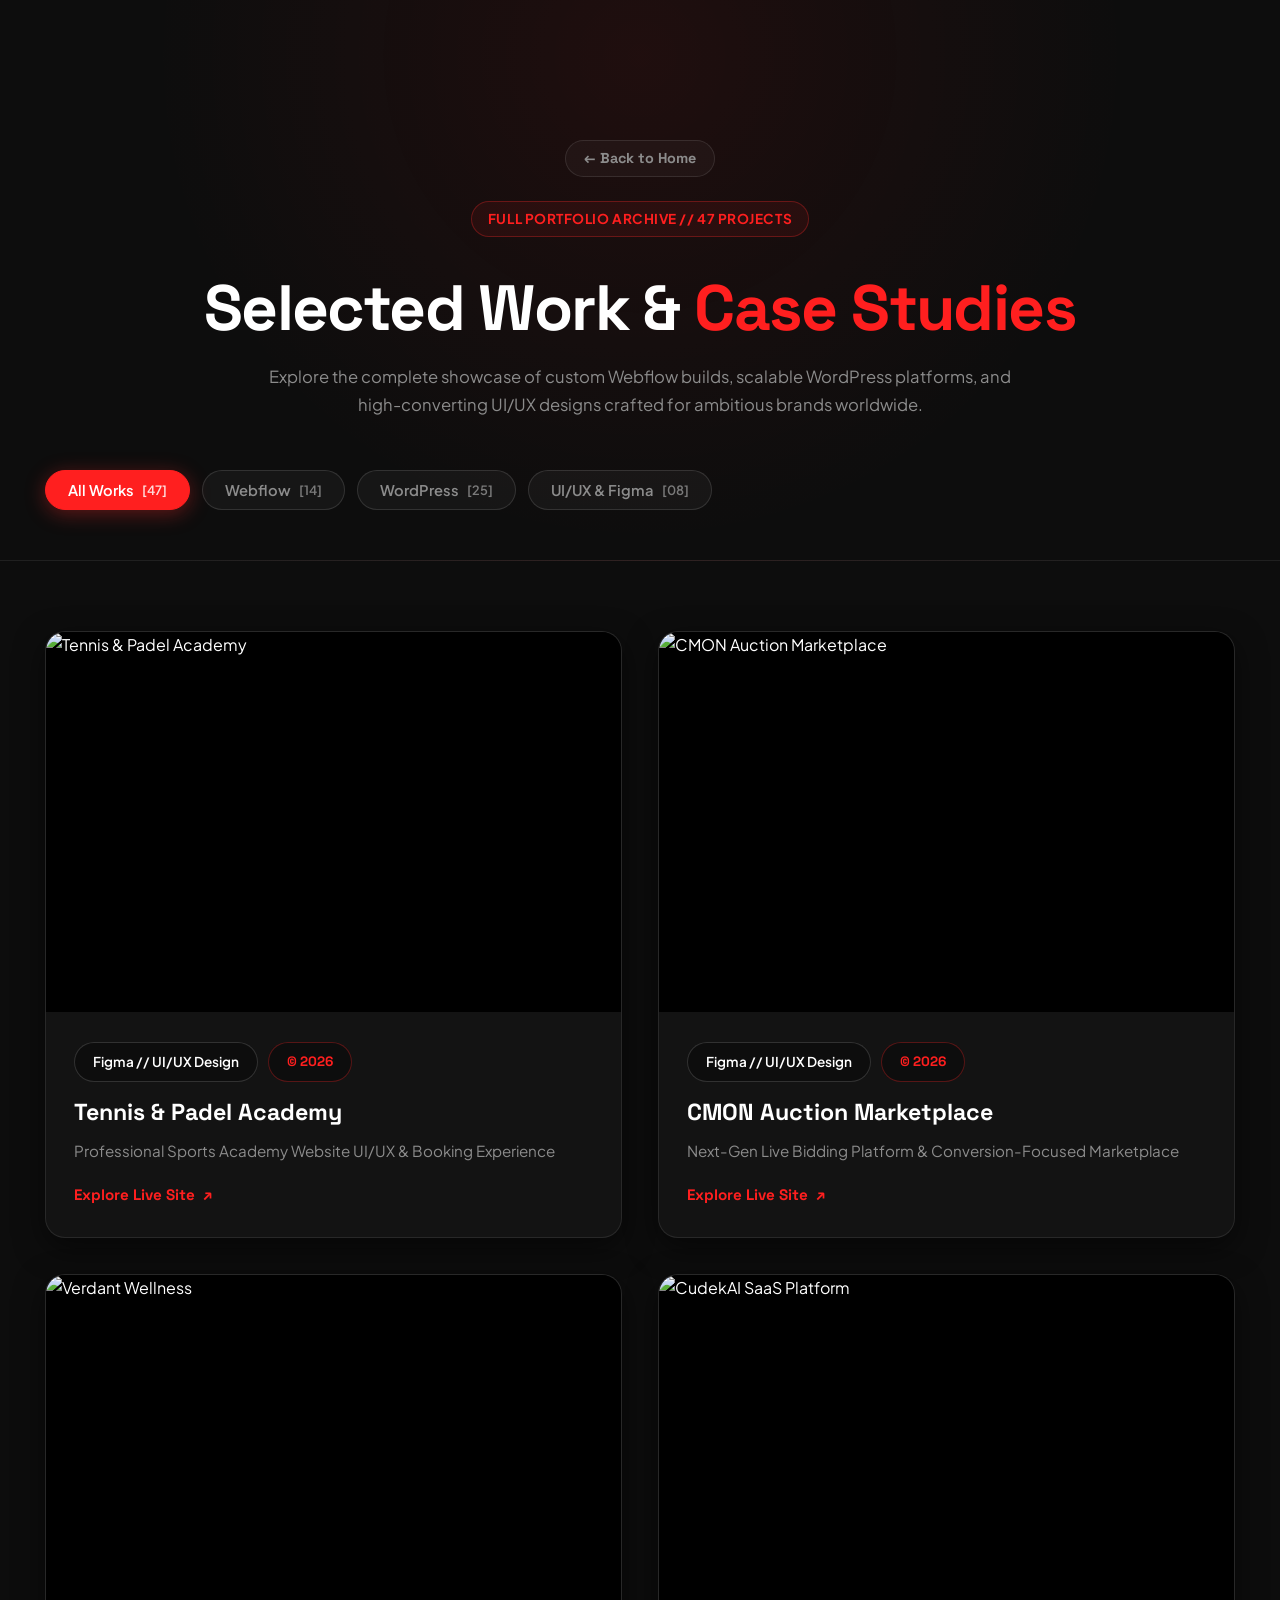
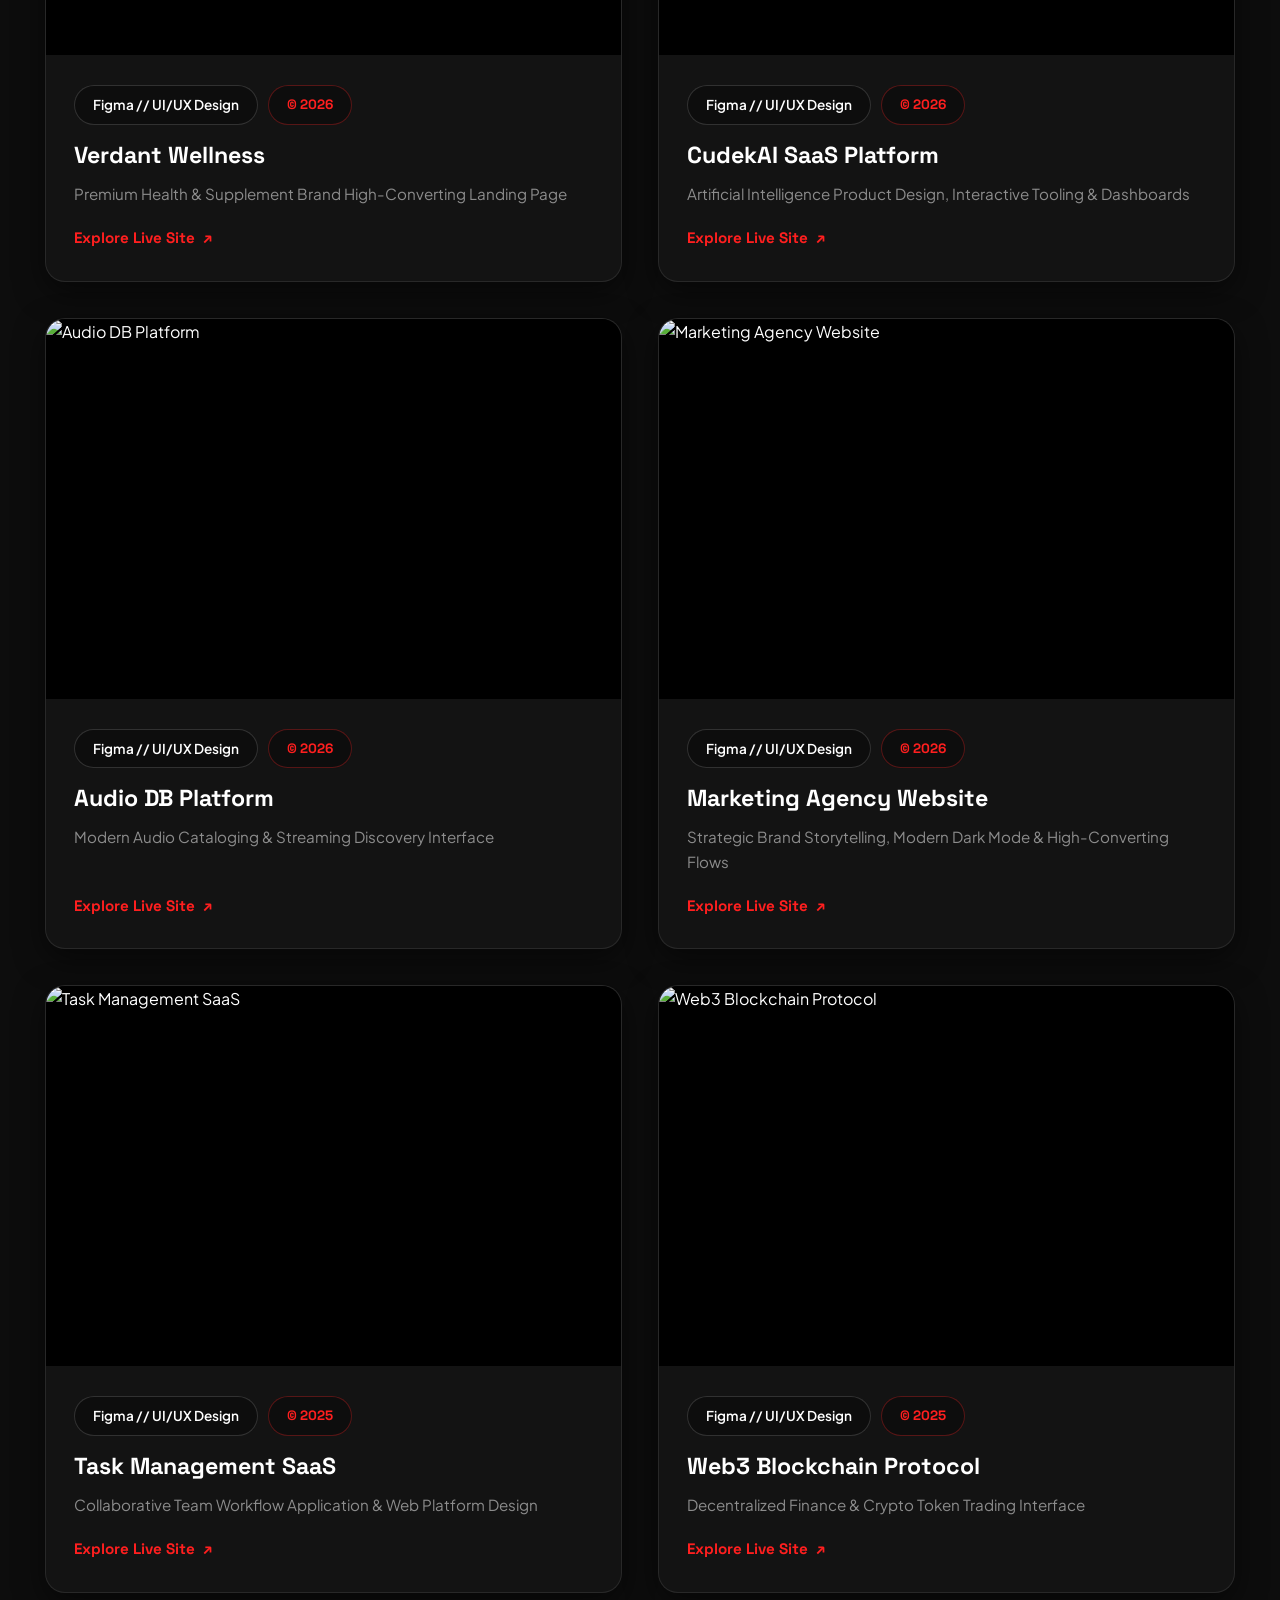
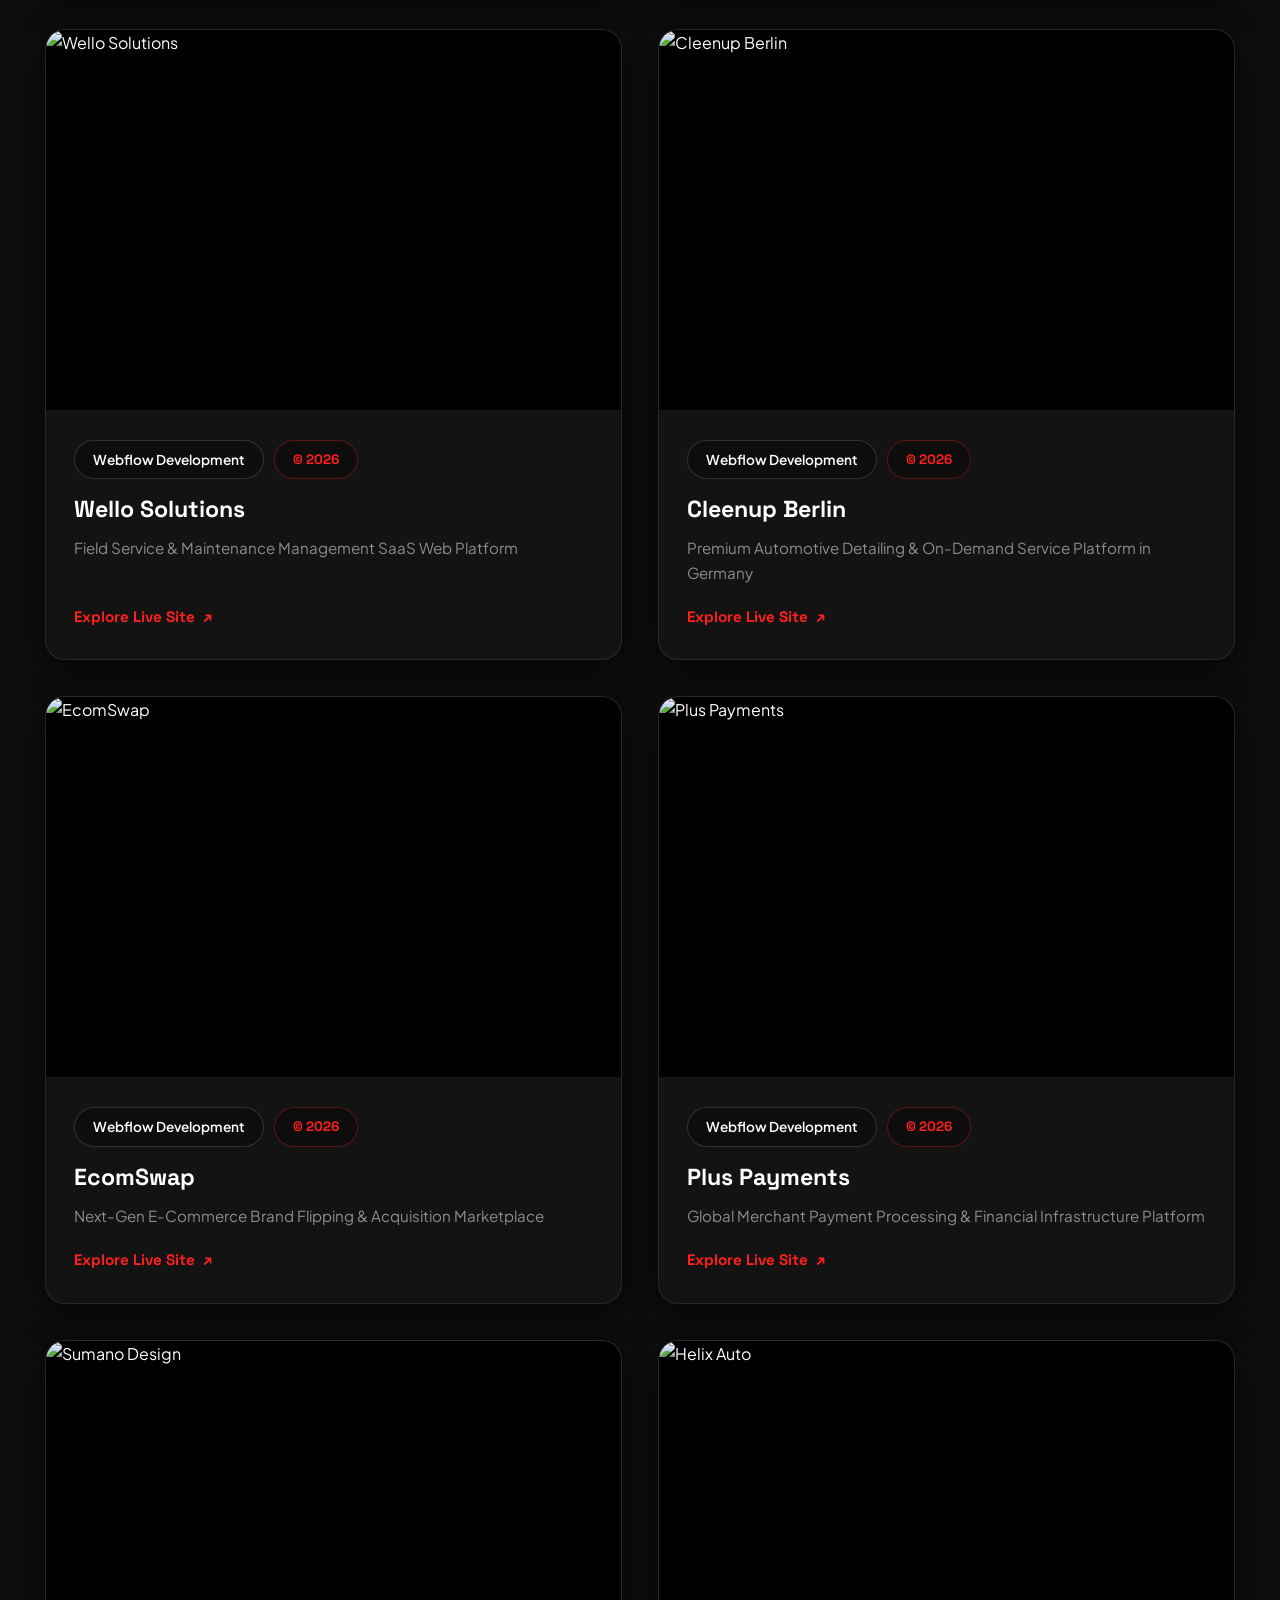
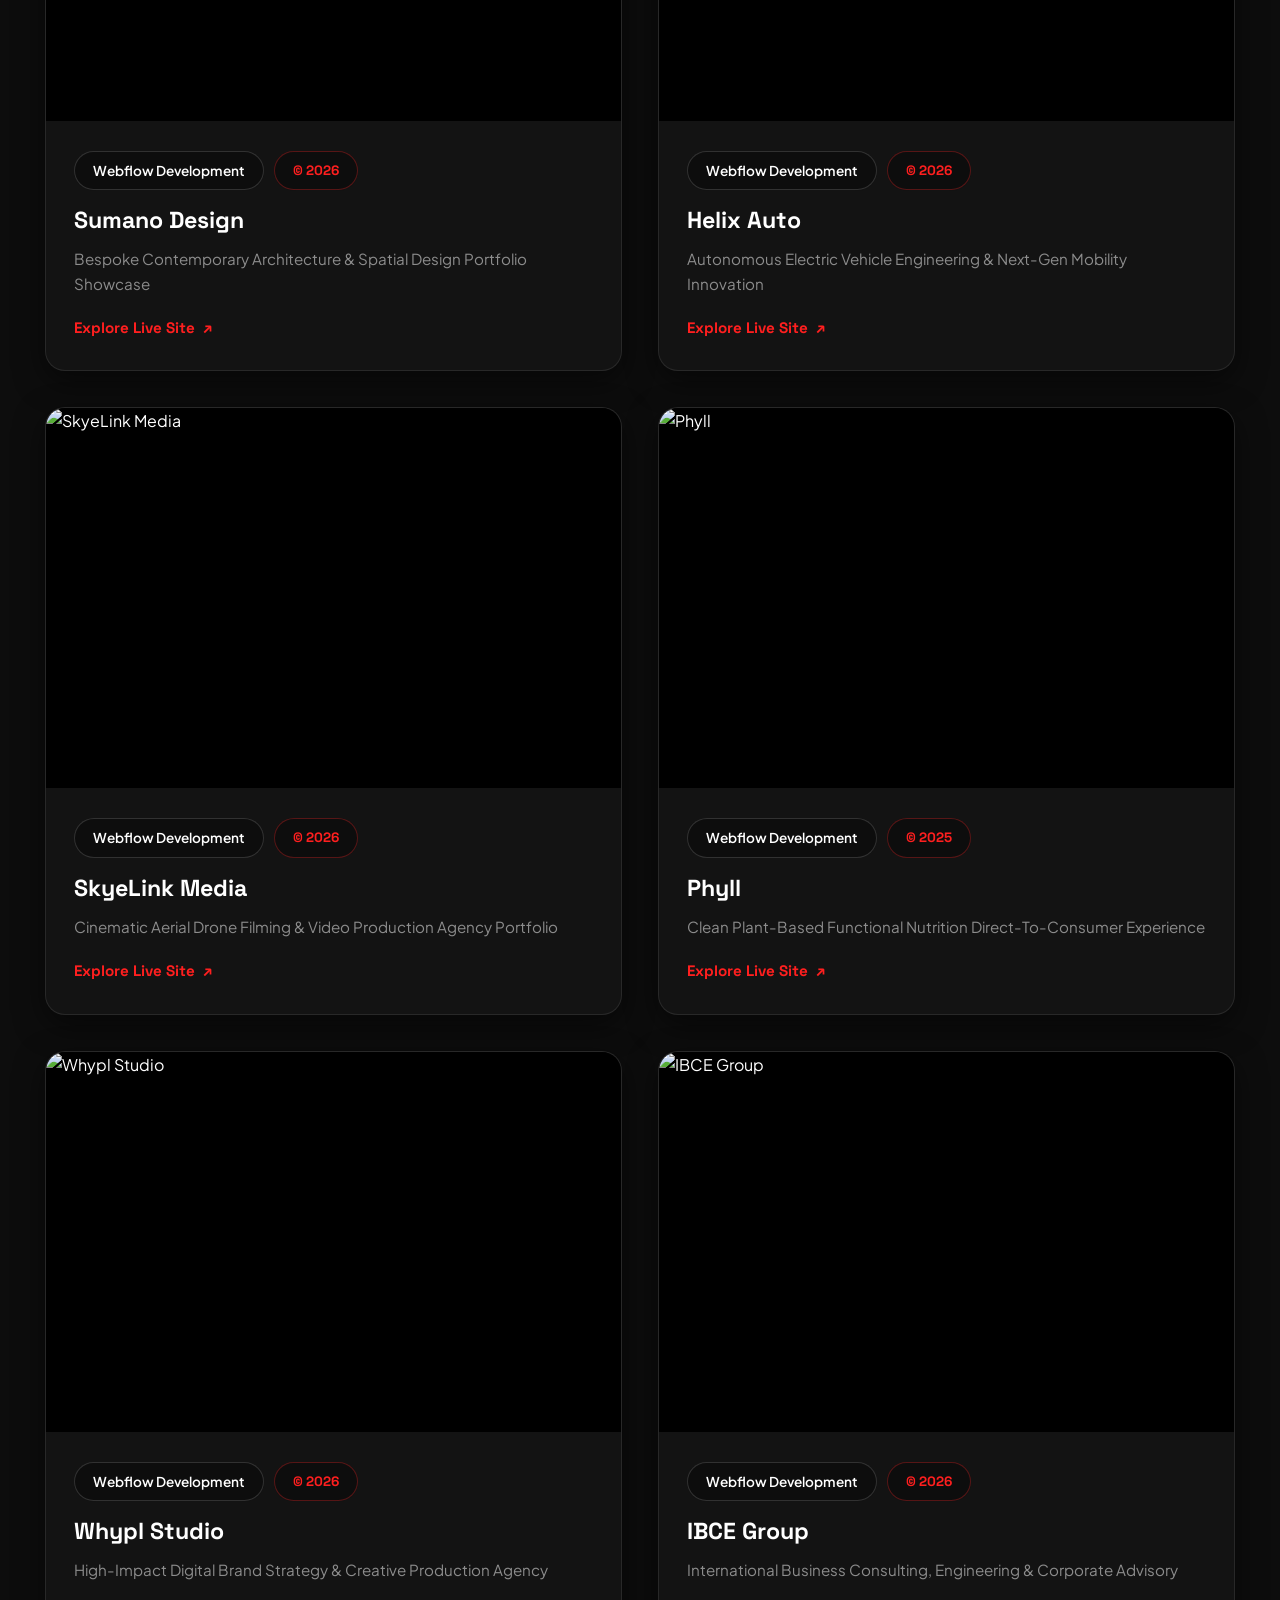
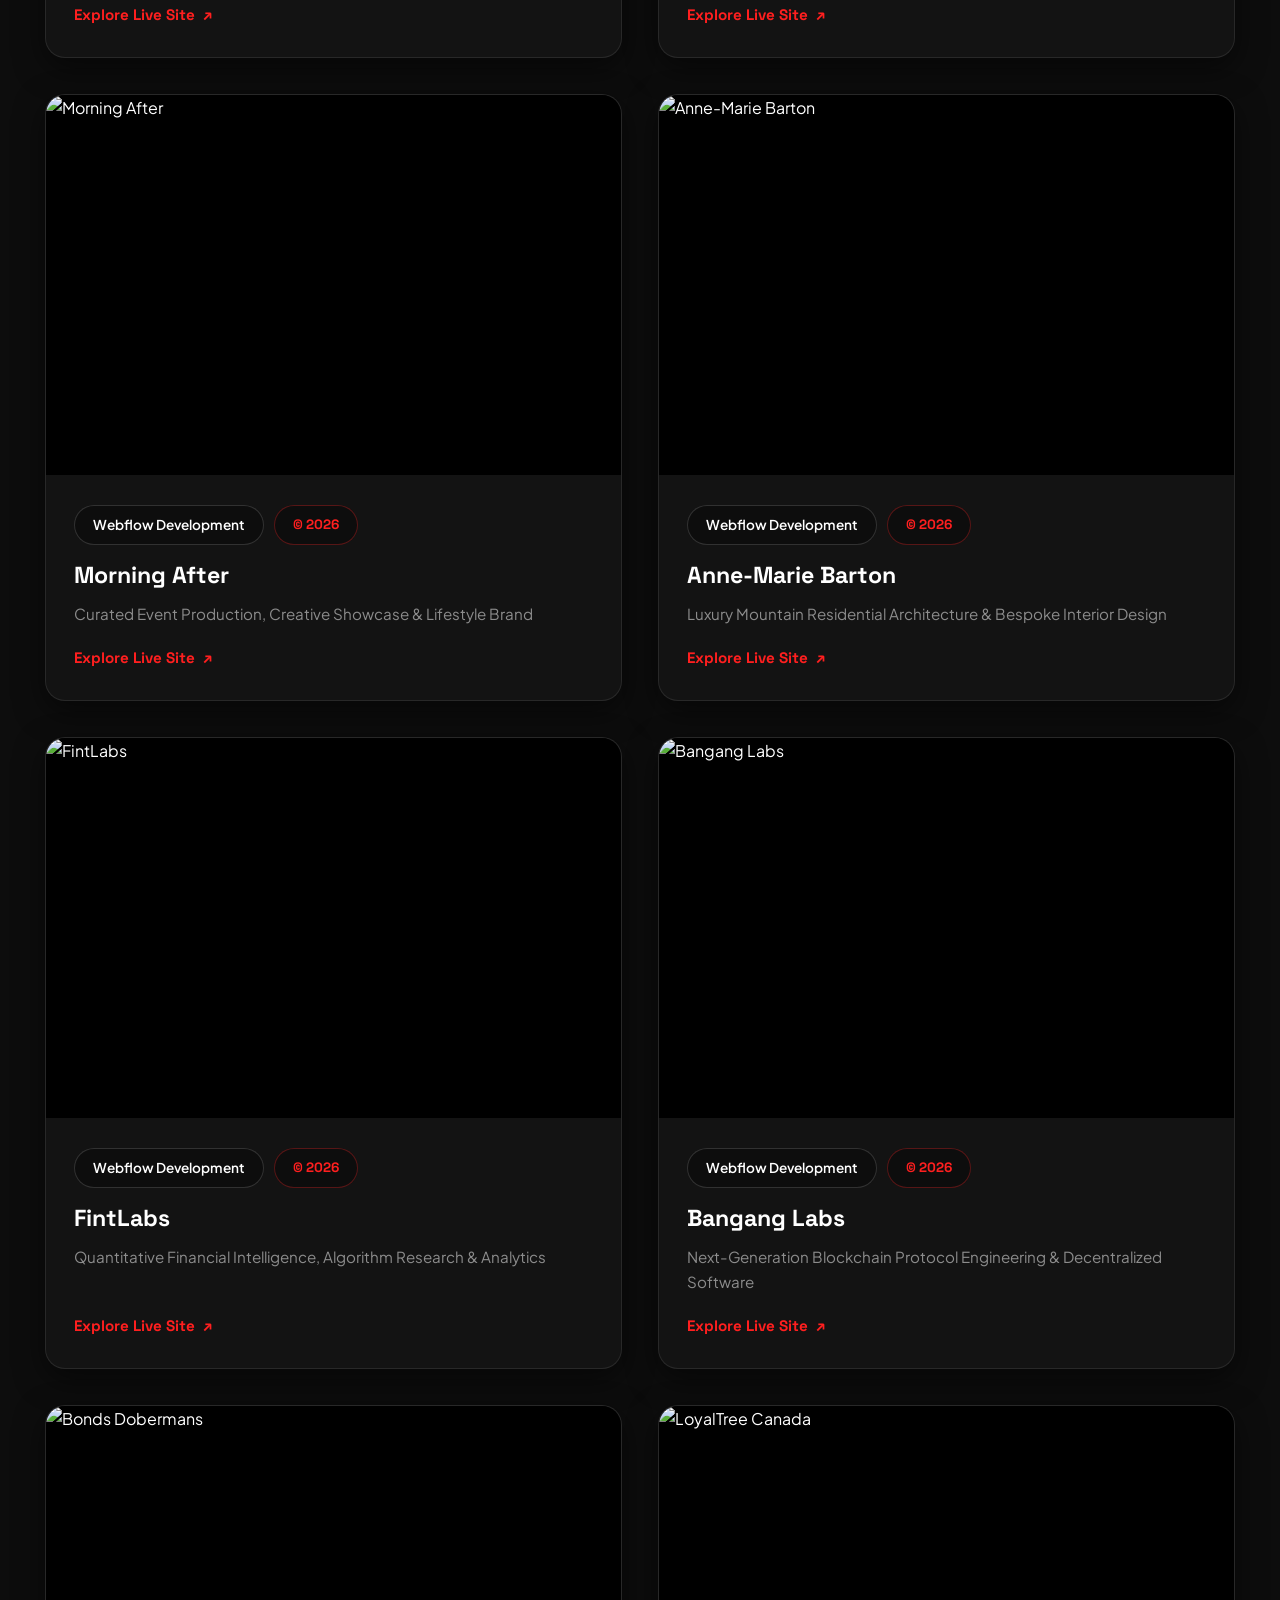
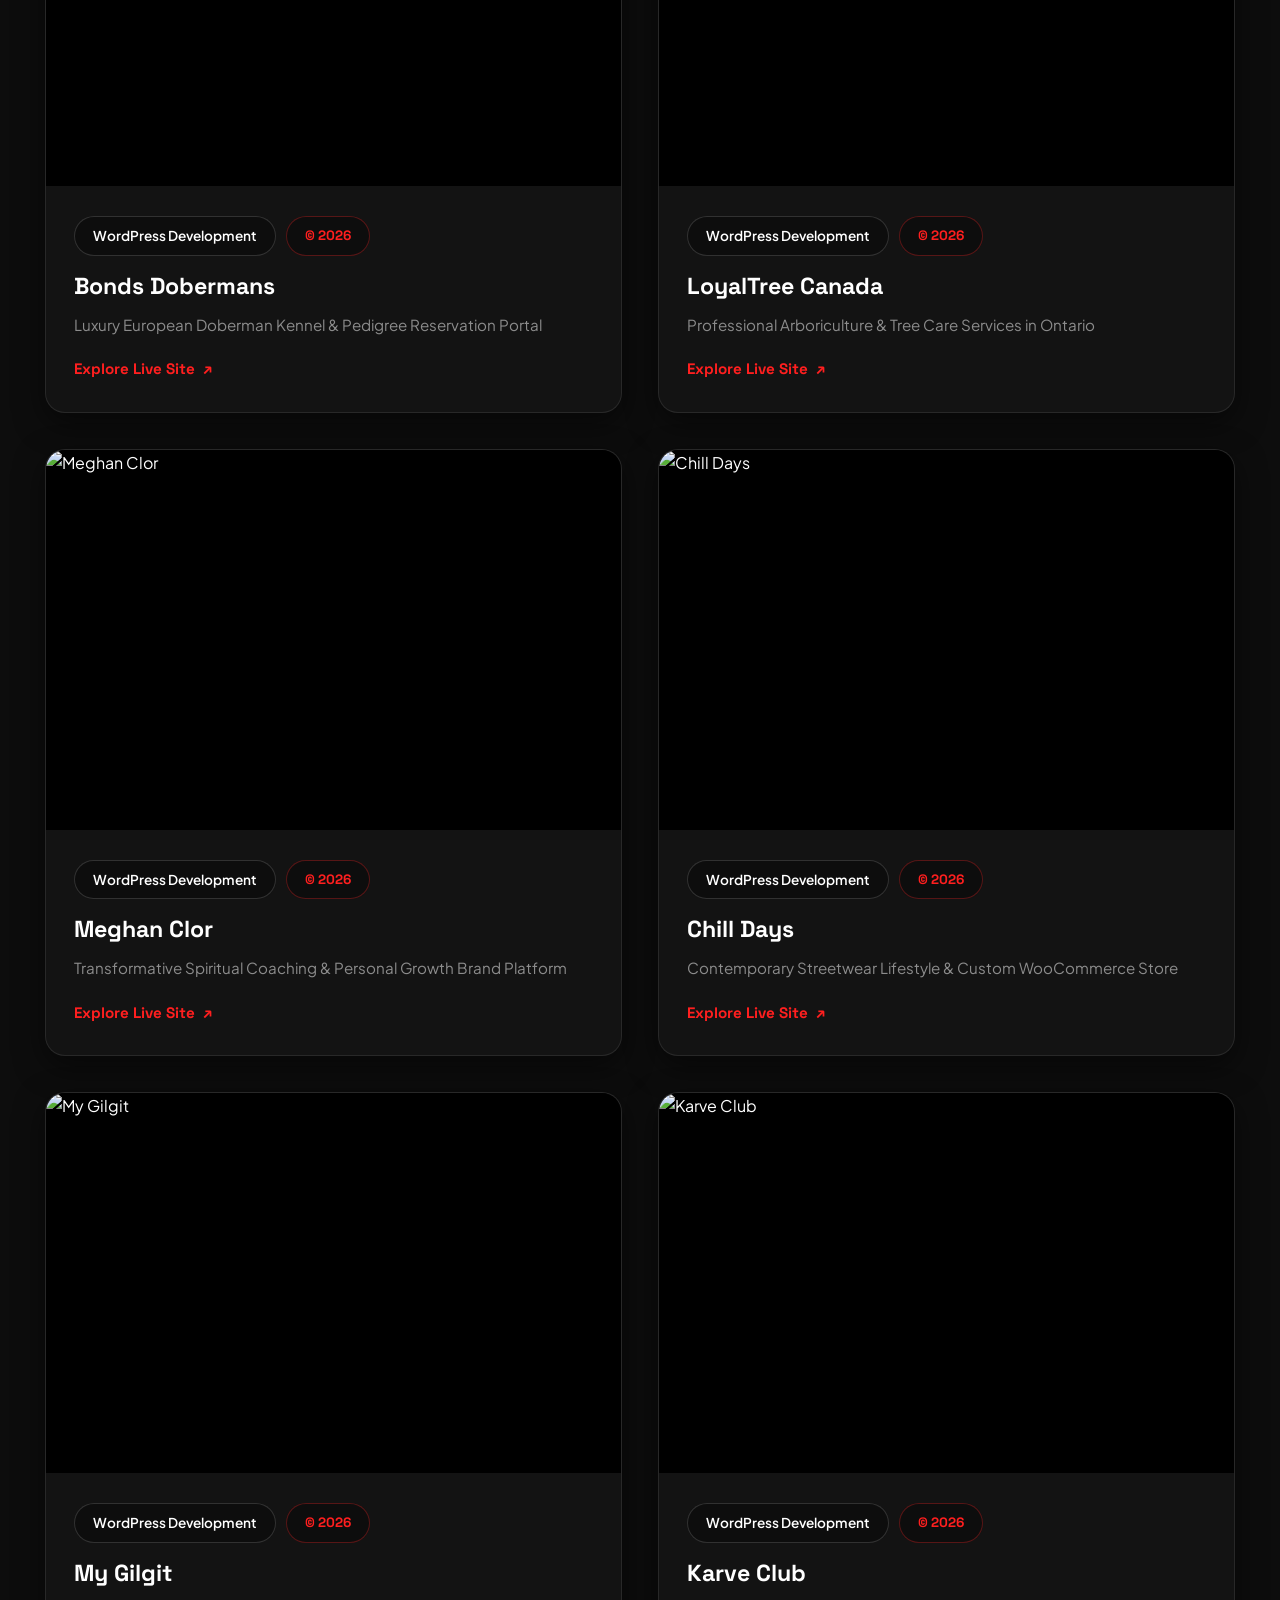
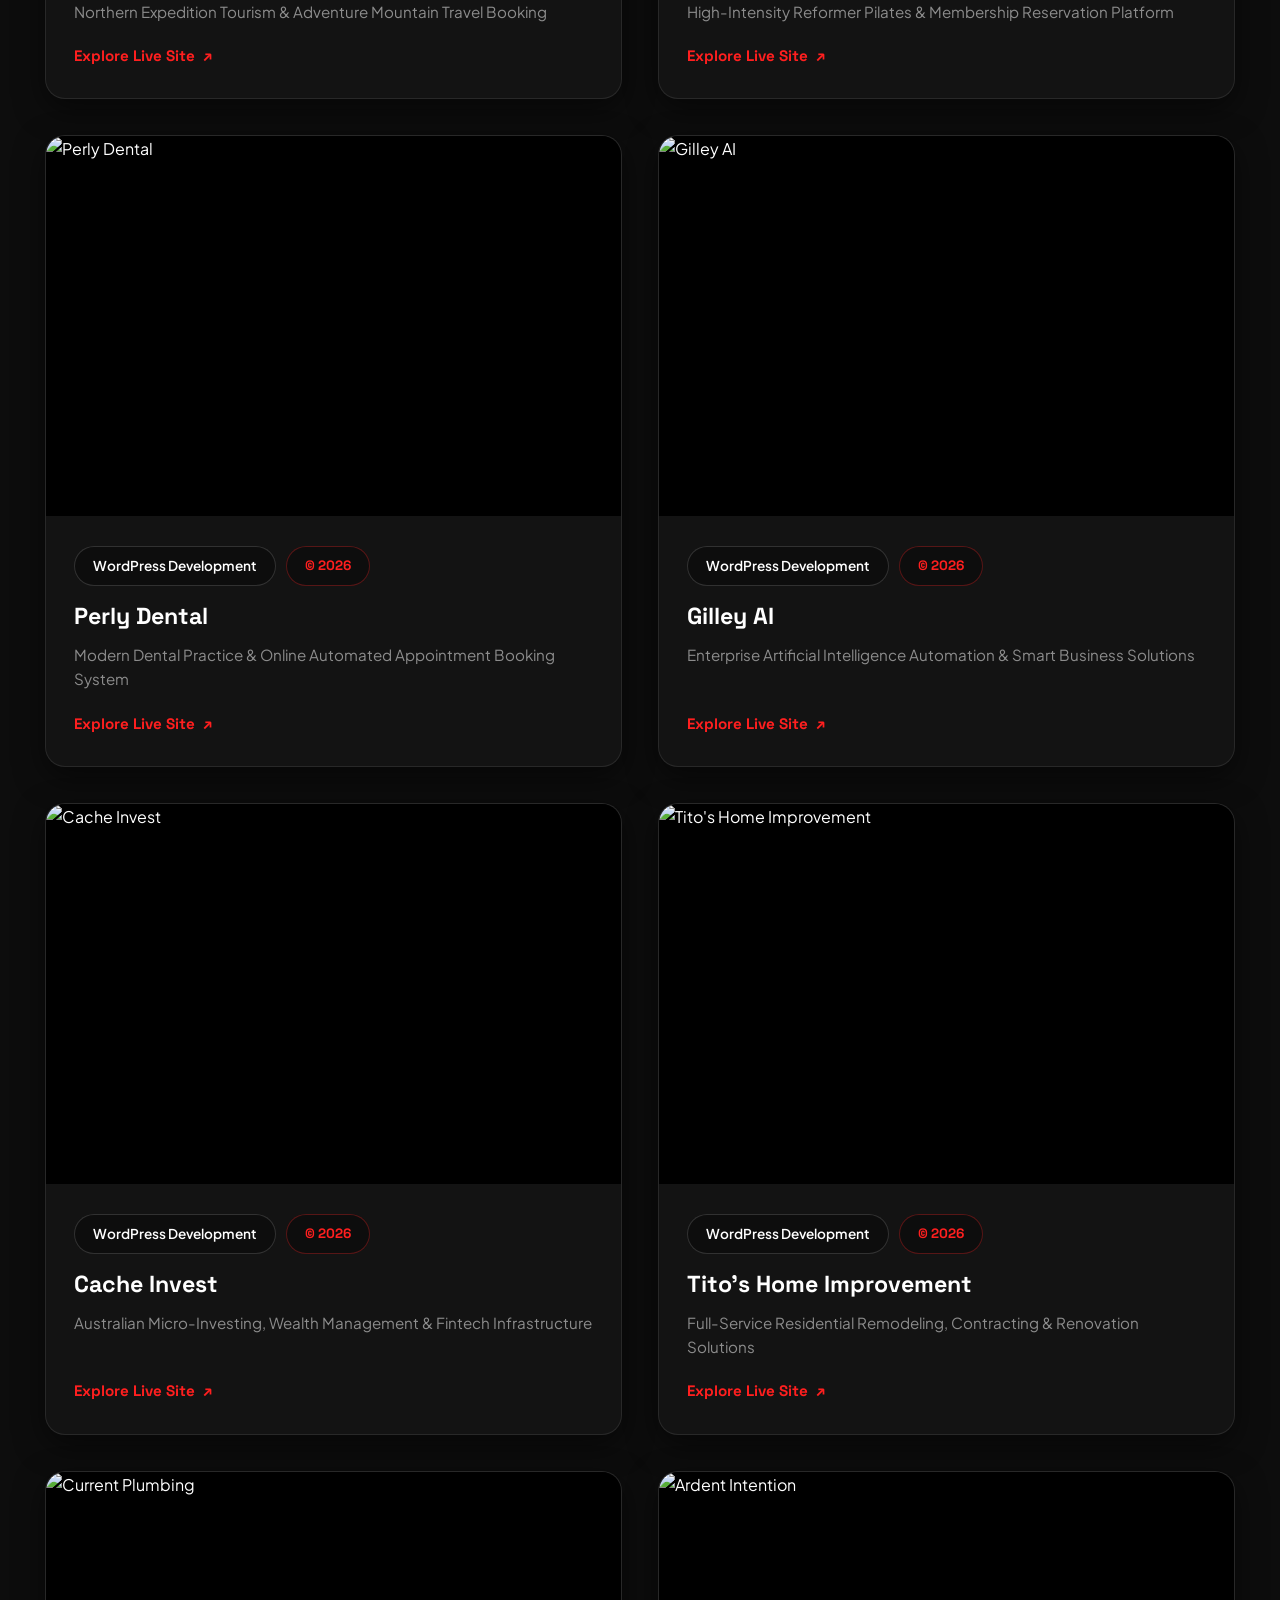
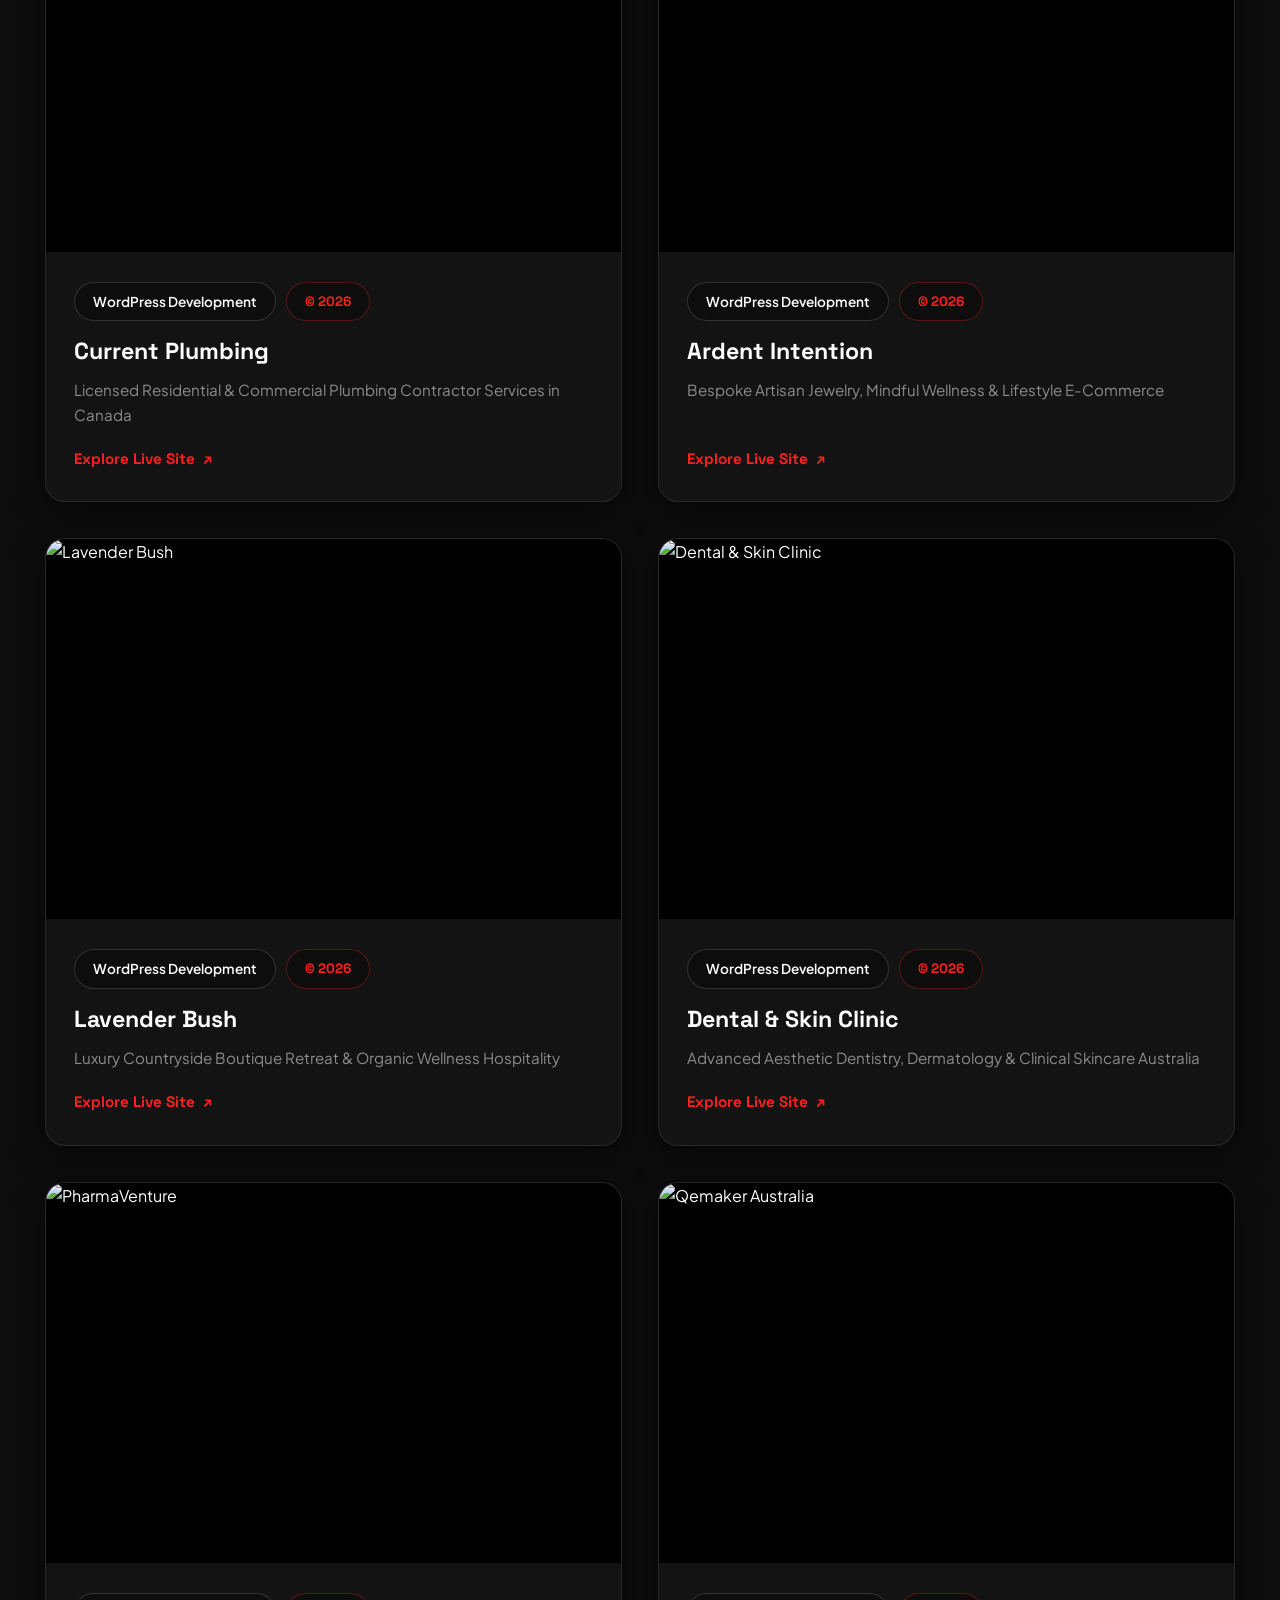
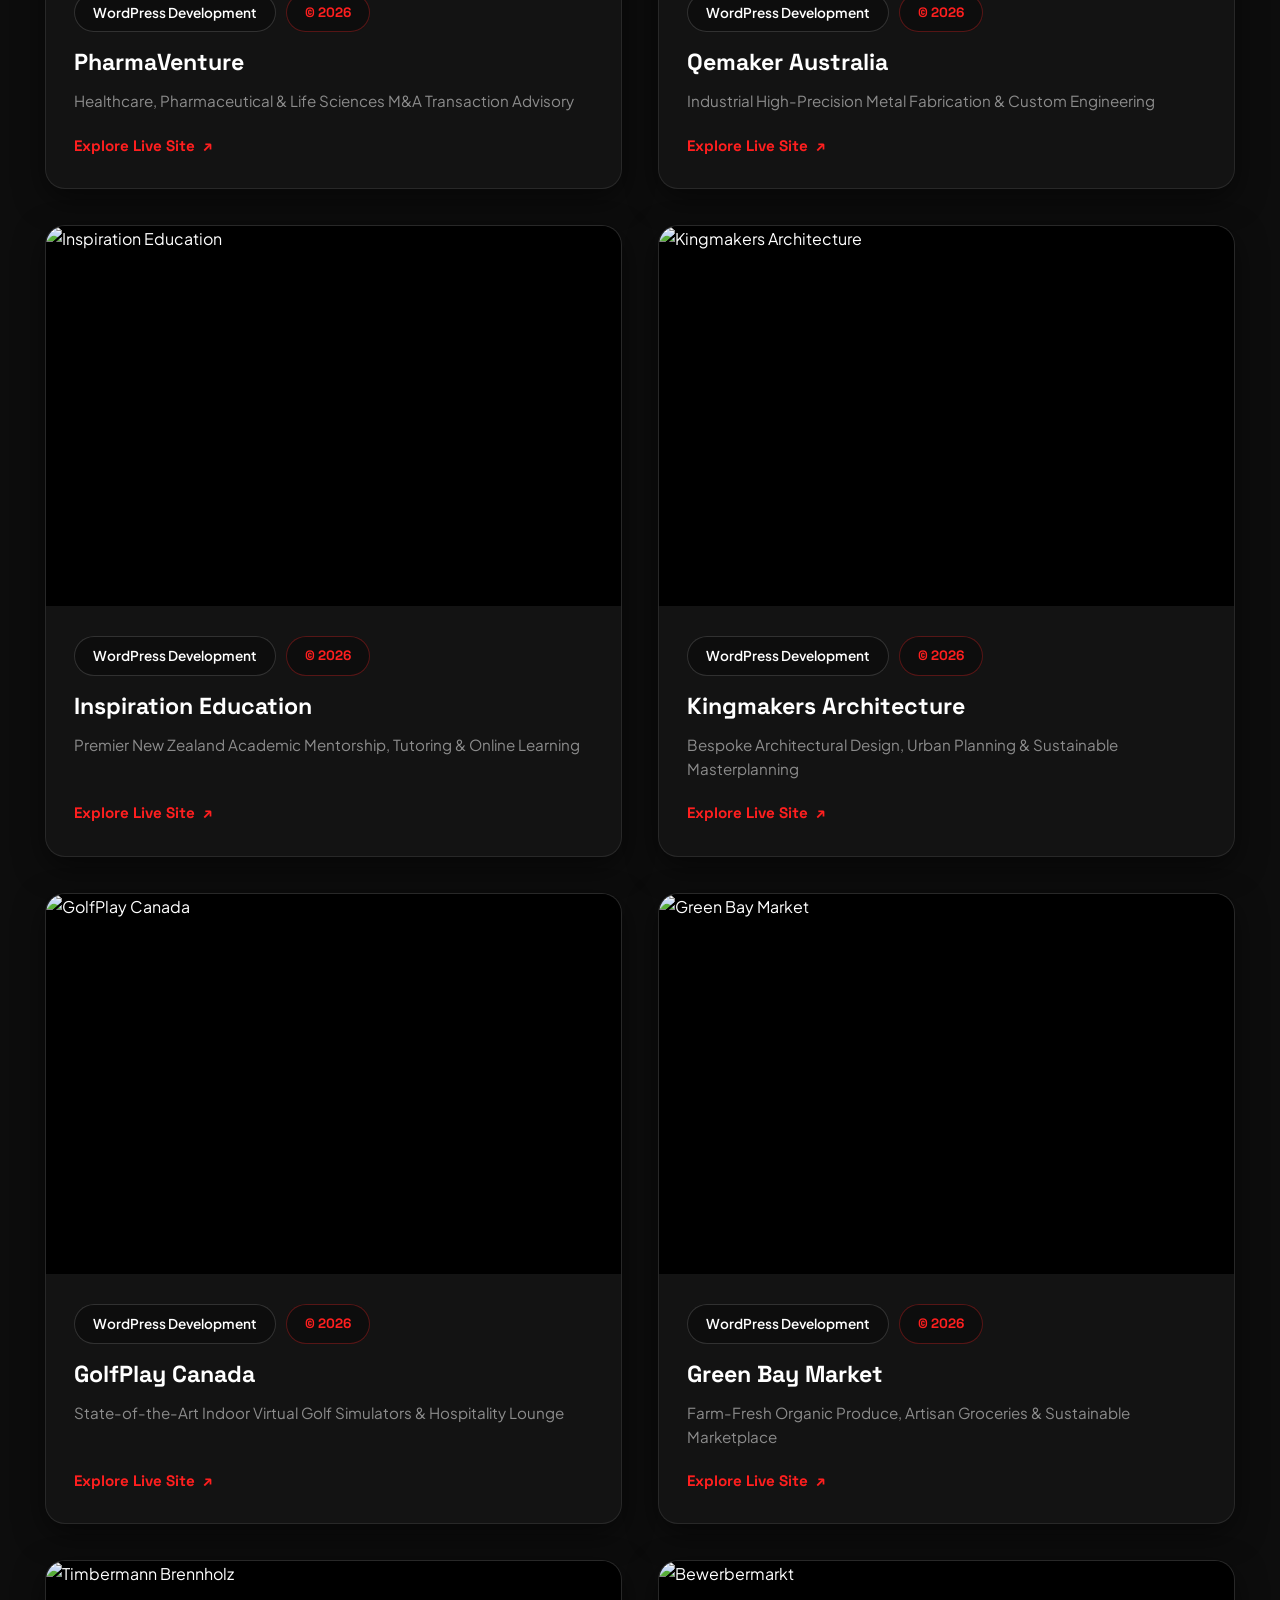
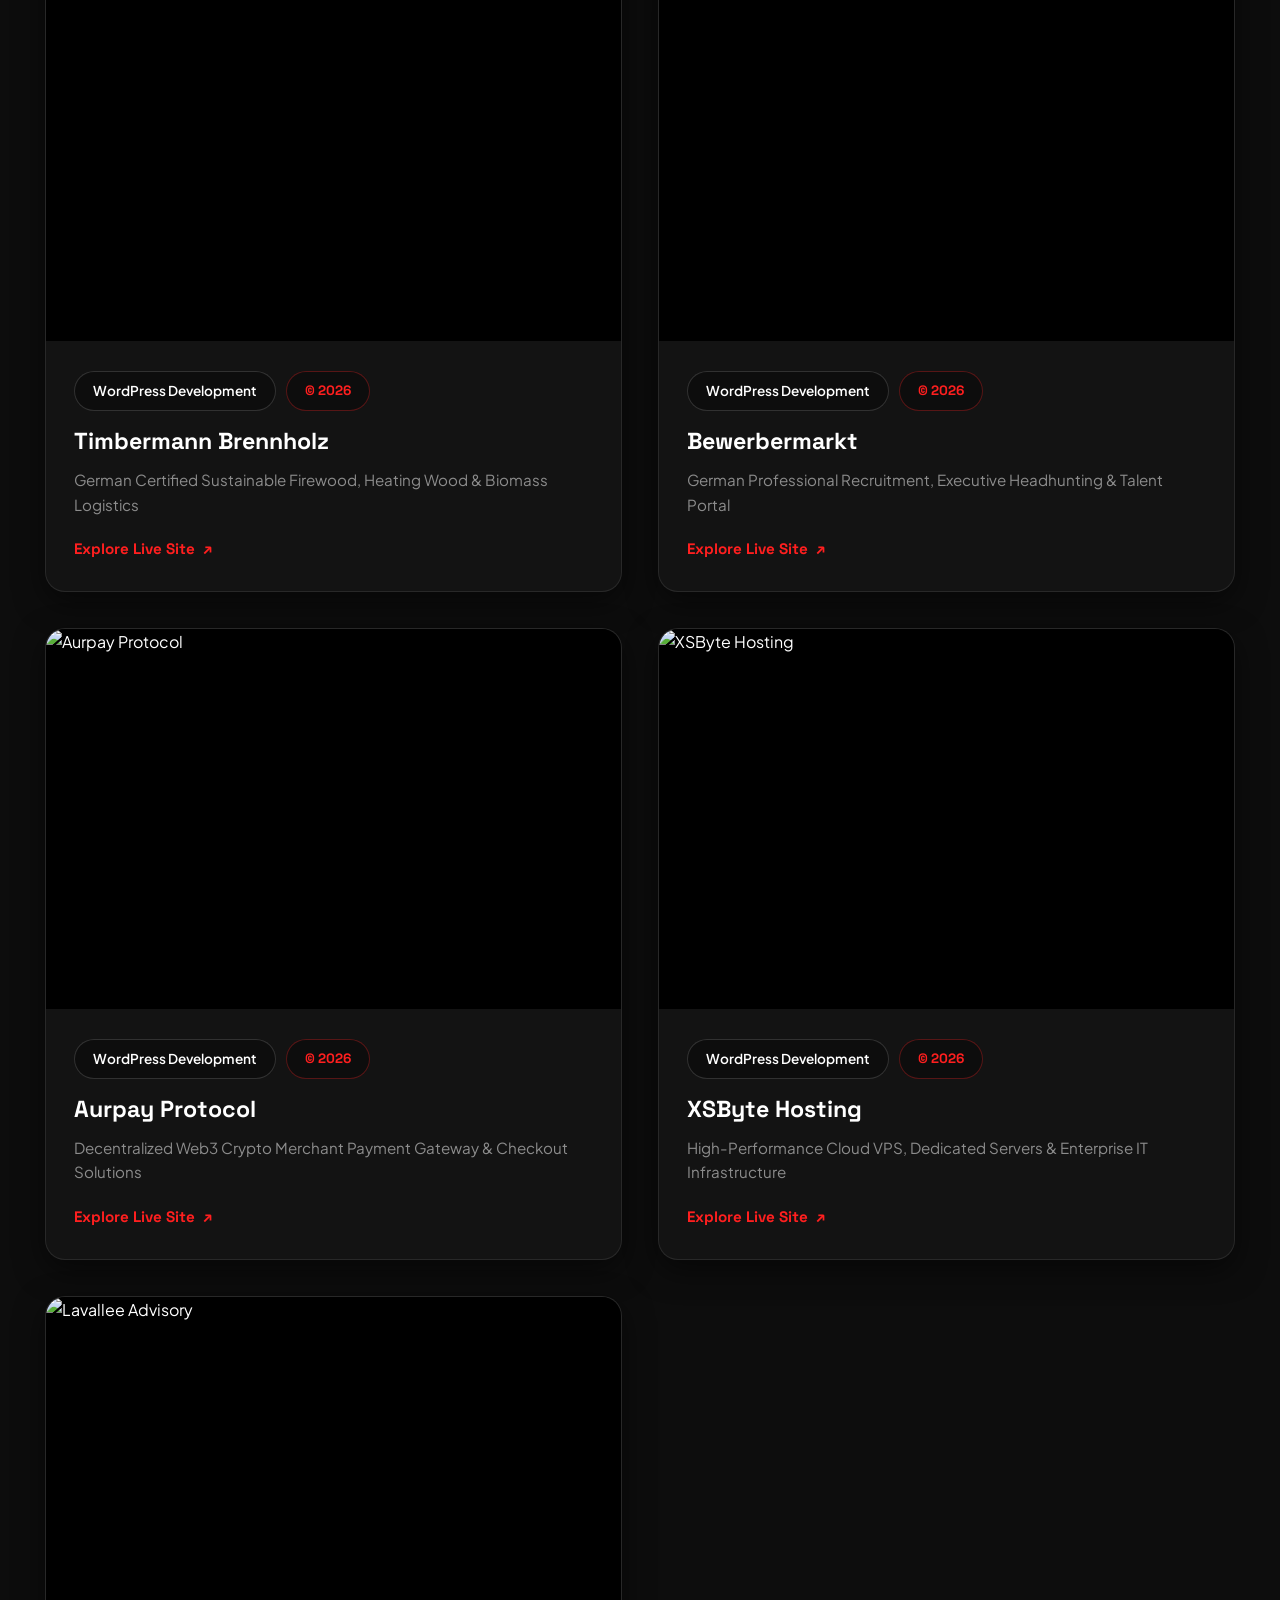
==== commit 13fc6c94: "Publish Sartaj Ahmed portfolio site" ====
--- a/projects.html
+++ b/projects.html
@@ -4,7 +4,7 @@
   <meta charset="UTF-8">
   <meta name="viewport" content="width=device-width, initial-scale=1.0">
   <title>All Projects — Sartaj Ahmed Portfolio Archive</title>
-  <meta name="description" content="Complete portfolio archive of Sartaj Ahmed: UI/UX Design, Webflow Development, and WordPress Development projects.">
+  <meta name="description" content="Complete portfolio archive of Sartaj Ahmed: Webflow Development, WordPress Development, and UI/UX Design projects.">
   <link rel="icon" type="image/svg+xml" href="data:image/svg+xml,<svg xmlns='http://www.w3.org/2000/svg' viewBox='0 0 100 100'><circle cx='50' cy='50' r='50' fill='%23ff2a2a'/><text x='50%' y='55%' text-anchor='middle' fill='%23ffffff' font-family='sans-serif' font-weight='800' font-size='48' dy='.3em'>S</text></svg>">
   
   <!-- Google Fonts -->
@@ -16,7 +16,7 @@
   <script src="https://cdnjs.cloudflare.com/ajax/libs/gsap/3.12.5/gsap.min.js"></script>
   <script src="https://cdnjs.cloudflare.com/ajax/libs/gsap/3.12.5/ScrollTrigger.min.js"></script>
   
-  <link rel="stylesheet" href="style.css?v=4.0">
+  <link rel="stylesheet" href="style.css?v=4.2">
 </head>
 <body class="archive-page">
 
@@ -71,12 +71,12 @@
     <div class="container">
       <div class="archive-hero-content">
         <a href="index.html#work" class="back-home-link">← Back to Home</a>
-        <div class="section-badge-pill" id="archiveCategoryBadge">PORTFOLIO ARCHIVE // 24 COMPLETED PROJECTS</div>
+        <div class="section-badge-pill" id="archiveCategoryBadge">PORTFOLIO ARCHIVE // 47 COMPLETED PROJECTS</div>
         <h1 class="archive-hero-title">
           Selected Work &amp; <span class="highlight-text">Case Studies</span>
         </h1>
         <p class="archive-hero-desc">
-          Explore the complete showcase of high-converting UI/UX designs, custom Webflow builds, and scalable WordPress platforms crafted for ambitious brands worldwide.
+          Explore the complete showcase of custom Webflow builds, scalable WordPress platforms, and high-converting UI/UX designs crafted for ambitious brands worldwide.
         </p>
       </div>
 
@@ -85,18 +85,18 @@
         <div class="filter-tabs-wrapper">
           <button class="filter-tab-btn active" data-filter="all">
             <span class="tab-label">All Works</span>
-            <span class="tab-count">[24]</span>
-          </button>
-          <button class="filter-tab-btn" data-filter="figma">
-            <span class="tab-label">Figma</span>
-            <span class="tab-count">[08]</span>
+            <span class="tab-count">[47]</span>
           </button>
           <button class="filter-tab-btn" data-filter="webflow">
             <span class="tab-label">Webflow</span>
-            <span class="tab-count">[08]</span>
+            <span class="tab-count">[14]</span>
           </button>
           <button class="filter-tab-btn" data-filter="wordpress">
             <span class="tab-label">WordPress</span>
+            <span class="tab-count">[25]</span>
+          </button>
+          <button class="filter-tab-btn" data-filter="figma">
+            <span class="tab-label">UI/UX &amp; Figma</span>
             <span class="tab-count">[08]</span>
           </button>
         </div>
@@ -108,11 +108,10 @@
   <section class="archive-grid-section">
     <div class="container">
       <div class="archive-projects-grid" id="archiveProjectsGrid">
-
         <div class="archive-project-card" data-category="figma" id="card-tennis">
           <a href="https://www.behance.net/gallery/249720309/Tennis-Padel-Academy-Website-Design" target="_blank" rel="noopener noreferrer" class="archive-card-link">
             <div class="archive-card-media">
-              <img src="https://mir-s3-cdn-cf.behance.net/projects/max_808/de34e0249720309.Y3JvcCwxOTYzLDE1MzYsNDMsMA.jpg" alt="Tennis &amp; Padel Academy" class="archive-card-img" loading="lazy">
+              <img src="https://mir-s3-cdn-cf.behance.net/projects/max_808/de34e0249720309.Y3JvcCwxOTYzLDE1MzYsNDMsMA.jpg" alt="Tennis & Padel Academy" class="archive-card-img" loading="lazy">
               <div class="archive-card-overlay"></div>
               <div class="archive-hover-badge">
                 <span class="hover-badge-text">View Project ↗</span>
@@ -123,8 +122,8 @@
                 <span class="tag-pill category-pill">Figma // UI/UX Design</span>
                 <span class="tag-pill year-pill">© 2026</span>
               </div>
-              <h3 class="archive-project-title">Tennis &amp; Padel Academy</h3>
-              <p class="archive-project-desc">Professional Sports Academy Website UI/UX &amp; Booking Experience</p>
+              <h3 class="archive-project-title">Tennis & Padel Academy</h3>
+              <p class="archive-project-desc">Professional Sports Academy Website UI/UX & Booking Experience</p>
               <div class="archive-action-link">
                 <span>Explore Live Site</span>
                 <span class="link-arrow">↗</span>
@@ -148,7 +147,7 @@
                 <span class="tag-pill year-pill">© 2026</span>
               </div>
               <h3 class="archive-project-title">CMON Auction Marketplace</h3>
-              <p class="archive-project-desc">Next-Gen Live Bidding Platform &amp; Conversion-Focused Marketplace</p>
+              <p class="archive-project-desc">Next-Gen Live Bidding Platform & Conversion-Focused Marketplace</p>
               <div class="archive-action-link">
                 <span>Explore Live Site</span>
                 <span class="link-arrow">↗</span>
@@ -172,7 +171,7 @@
                 <span class="tag-pill year-pill">© 2026</span>
               </div>
               <h3 class="archive-project-title">Verdant Wellness</h3>
-              <p class="archive-project-desc">Premium Health &amp; Supplement Brand High-Converting Landing Page</p>
+              <p class="archive-project-desc">Premium Health & Supplement Brand High-Converting Landing Page</p>
               <div class="archive-action-link">
                 <span>Explore Live Site</span>
                 <span class="link-arrow">↗</span>
@@ -196,7 +195,7 @@
                 <span class="tag-pill year-pill">© 2026</span>
               </div>
               <h3 class="archive-project-title">CudekAI SaaS Platform</h3>
-              <p class="archive-project-desc">Artificial Intelligence Product Design, Interactive Tooling &amp; Dashboards</p>
+              <p class="archive-project-desc">Artificial Intelligence Product Design, Interactive Tooling & Dashboards</p>
               <div class="archive-action-link">
                 <span>Explore Live Site</span>
                 <span class="link-arrow">↗</span>
@@ -220,7 +219,7 @@
                 <span class="tag-pill year-pill">© 2026</span>
               </div>
               <h3 class="archive-project-title">Audio DB Platform</h3>
-              <p class="archive-project-desc">Modern Audio Cataloging &amp; Streaming Discovery Interface</p>
+              <p class="archive-project-desc">Modern Audio Cataloging & Streaming Discovery Interface</p>
               <div class="archive-action-link">
                 <span>Explore Live Site</span>
                 <span class="link-arrow">↗</span>
@@ -244,7 +243,7 @@
                 <span class="tag-pill year-pill">© 2026</span>
               </div>
               <h3 class="archive-project-title">Marketing Agency Website</h3>
-              <p class="archive-project-desc">Strategic Brand Storytelling, Modern Dark Mode &amp; High-Converting Flows</p>
+              <p class="archive-project-desc">Strategic Brand Storytelling, Modern Dark Mode & High-Converting Flows</p>
               <div class="archive-action-link">
                 <span>Explore Live Site</span>
                 <span class="link-arrow">↗</span>
@@ -268,7 +267,7 @@
                 <span class="tag-pill year-pill">© 2025</span>
               </div>
               <h3 class="archive-project-title">Task Management SaaS</h3>
-              <p class="archive-project-desc">Collaborative Team Workflow Application &amp; Web Platform Design</p>
+              <p class="archive-project-desc">Collaborative Team Workflow Application & Web Platform Design</p>
               <div class="archive-action-link">
                 <span>Explore Live Site</span>
                 <span class="link-arrow">↗</span>
@@ -292,7 +291,7 @@
                 <span class="tag-pill year-pill">© 2025</span>
               </div>
               <h3 class="archive-project-title">Web3 Blockchain Protocol</h3>
-              <p class="archive-project-desc">Decentralized Finance &amp; Crypto Token Trading Interface</p>
+              <p class="archive-project-desc">Decentralized Finance & Crypto Token Trading Interface</p>
               <div class="archive-action-link">
                 <span>Explore Live Site</span>
                 <span class="link-arrow">↗</span>
@@ -304,7 +303,175 @@
         <div class="archive-project-card" data-category="webflow" id="card-wello">
           <a href="https://wellosolutions.netlify.app/" target="_blank" rel="noopener noreferrer" class="archive-card-link">
             <div class="archive-card-media">
-              <img src="https://sartajahmed.com/wp-content/uploads/2026/06/Screenshot-2026-06-30-205747.png" alt="Wello Solutions" class="archive-card-img" loading="lazy">
+              <img src="https://images.unsplash.com/photo-1551288049-bebda4e38f71?auto=format&fit=crop&w=1400&q=80" alt="Wello Solutions" class="archive-card-img" loading="lazy">
+              <div class="archive-card-overlay"></div>
+              <div class="archive-hover-badge">
+                <span class="hover-badge-text">View Project ↗</span>
+              </div>
+            </div>
+            <div class="archive-card-info">
+              <div class="archive-tags-row">
+                <span class="tag-pill category-pill">Webflow Development</span>
+                <span class="tag-pill year-pill">© 2026</span>
+              </div>
+              <h3 class="archive-project-title">Wello Solutions</h3>
+              <p class="archive-project-desc">Field Service & Maintenance Management SaaS Web Platform</p>
+              <div class="archive-action-link">
+                <span>Explore Live Site</span>
+                <span class="link-arrow">↗</span>
+              </div>
+            </div>
+          </a>
+        </div>
+
+        <div class="archive-project-card" data-category="webflow" id="card-cleenup">
+          <a href="https://cleenup-de.webflow.io/de/autoreinigung-berlin" target="_blank" rel="noopener noreferrer" class="archive-card-link">
+            <div class="archive-card-media">
+              <img src="https://images.unsplash.com/photo-1520340356584-f9917d1eea6f?auto=format&fit=crop&w=1400&q=80" alt="Cleenup Berlin" class="archive-card-img" loading="lazy">
+              <div class="archive-card-overlay"></div>
+              <div class="archive-hover-badge">
+                <span class="hover-badge-text">View Project ↗</span>
+              </div>
+            </div>
+            <div class="archive-card-info">
+              <div class="archive-tags-row">
+                <span class="tag-pill category-pill">Webflow Development</span>
+                <span class="tag-pill year-pill">© 2026</span>
+              </div>
+              <h3 class="archive-project-title">Cleenup Berlin</h3>
+              <p class="archive-project-desc">Premium Automotive Detailing & On-Demand Service Platform in Germany</p>
+              <div class="archive-action-link">
+                <span>Explore Live Site</span>
+                <span class="link-arrow">↗</span>
+              </div>
+            </div>
+          </a>
+        </div>
+
+        <div class="archive-project-card" data-category="webflow" id="card-ecomswap">
+          <a href="https://www.ecomswap.io/" target="_blank" rel="noopener noreferrer" class="archive-card-link">
+            <div class="archive-card-media">
+              <img src="https://iad.microlink.io/5beqgS_rg2ryb3QoTLC5U1CSSlMM-einjlYvxCKCG7_XqjKCTJrV_amqxp_w7GTbhWMb5HB__Z7xrMK8eb-mmg.png" alt="EcomSwap" class="archive-card-img" loading="lazy">
+              <div class="archive-card-overlay"></div>
+              <div class="archive-hover-badge">
+                <span class="hover-badge-text">View Project ↗</span>
+              </div>
+            </div>
+            <div class="archive-card-info">
+              <div class="archive-tags-row">
+                <span class="tag-pill category-pill">Webflow Development</span>
+                <span class="tag-pill year-pill">© 2026</span>
+              </div>
+              <h3 class="archive-project-title">EcomSwap</h3>
+              <p class="archive-project-desc">Next-Gen E-Commerce Brand Flipping & Acquisition Marketplace</p>
+              <div class="archive-action-link">
+                <span>Explore Live Site</span>
+                <span class="link-arrow">↗</span>
+              </div>
+            </div>
+          </a>
+        </div>
+
+        <div class="archive-project-card" data-category="webflow" id="card-pluspayments">
+          <a href="https://www.pluspayments.com/" target="_blank" rel="noopener noreferrer" class="archive-card-link">
+            <div class="archive-card-media">
+              <img src="https://images.unsplash.com/photo-1559526324-4b87b5e36e44?auto=format&fit=crop&w=1400&q=80" alt="Plus Payments" class="archive-card-img" loading="lazy">
+              <div class="archive-card-overlay"></div>
+              <div class="archive-hover-badge">
+                <span class="hover-badge-text">View Project ↗</span>
+              </div>
+            </div>
+            <div class="archive-card-info">
+              <div class="archive-tags-row">
+                <span class="tag-pill category-pill">Webflow Development</span>
+                <span class="tag-pill year-pill">© 2026</span>
+              </div>
+              <h3 class="archive-project-title">Plus Payments</h3>
+              <p class="archive-project-desc">Global Merchant Payment Processing & Financial Infrastructure Platform</p>
+              <div class="archive-action-link">
+                <span>Explore Live Site</span>
+                <span class="link-arrow">↗</span>
+              </div>
+            </div>
+          </a>
+        </div>
+
+        <div class="archive-project-card" data-category="webflow" id="card-sumano">
+          <a href="https://www.sumano.design/" target="_blank" rel="noopener noreferrer" class="archive-card-link">
+            <div class="archive-card-media">
+              <img src="https://images.unsplash.com/photo-1600585154340-be6161a56a0c?auto=format&fit=crop&w=1400&q=80" alt="Sumano Design" class="archive-card-img" loading="lazy">
+              <div class="archive-card-overlay"></div>
+              <div class="archive-hover-badge">
+                <span class="hover-badge-text">View Project ↗</span>
+              </div>
+            </div>
+            <div class="archive-card-info">
+              <div class="archive-tags-row">
+                <span class="tag-pill category-pill">Webflow Development</span>
+                <span class="tag-pill year-pill">© 2026</span>
+              </div>
+              <h3 class="archive-project-title">Sumano Design</h3>
+              <p class="archive-project-desc">Bespoke Contemporary Architecture & Spatial Design Portfolio Showcase</p>
+              <div class="archive-action-link">
+                <span>Explore Live Site</span>
+                <span class="link-arrow">↗</span>
+              </div>
+            </div>
+          </a>
+        </div>
+
+        <div class="archive-project-card" data-category="webflow" id="card-helix">
+          <a href="https://www.helix-auto.com/" target="_blank" rel="noopener noreferrer" class="archive-card-link">
+            <div class="archive-card-media">
+              <img src="https://images.unsplash.com/photo-1503376780353-7e6692767b70?auto=format&fit=crop&w=1400&q=80" alt="Helix Auto" class="archive-card-img" loading="lazy">
+              <div class="archive-card-overlay"></div>
+              <div class="archive-hover-badge">
+                <span class="hover-badge-text">View Project ↗</span>
+              </div>
+            </div>
+            <div class="archive-card-info">
+              <div class="archive-tags-row">
+                <span class="tag-pill category-pill">Webflow Development</span>
+                <span class="tag-pill year-pill">© 2026</span>
+              </div>
+              <h3 class="archive-project-title">Helix Auto</h3>
+              <p class="archive-project-desc">Autonomous Electric Vehicle Engineering & Next-Gen Mobility Innovation</p>
+              <div class="archive-action-link">
+                <span>Explore Live Site</span>
+                <span class="link-arrow">↗</span>
+              </div>
+            </div>
+          </a>
+        </div>
+
+        <div class="archive-project-card" data-category="webflow" id="card-skyelink">
+          <a href="https://skyelinkmedia-305af75.webflow.io/" target="_blank" rel="noopener noreferrer" class="archive-card-link">
+            <div class="archive-card-media">
+              <img src="https://images.unsplash.com/photo-1492691527719-9d1e07e534b4?auto=format&fit=crop&w=1400&q=80" alt="SkyeLink Media" class="archive-card-img" loading="lazy">
+              <div class="archive-card-overlay"></div>
+              <div class="archive-hover-badge">
+                <span class="hover-badge-text">View Project ↗</span>
+              </div>
+            </div>
+            <div class="archive-card-info">
+              <div class="archive-tags-row">
+                <span class="tag-pill category-pill">Webflow Development</span>
+                <span class="tag-pill year-pill">© 2026</span>
+              </div>
+              <h3 class="archive-project-title">SkyeLink Media</h3>
+              <p class="archive-project-desc">Cinematic Aerial Drone Filming & Video Production Agency Portfolio</p>
+              <div class="archive-action-link">
+                <span>Explore Live Site</span>
+                <span class="link-arrow">↗</span>
+              </div>
+            </div>
+          </a>
+        </div>
+
+        <div class="archive-project-card" data-category="webflow" id="card-phyll">
+          <a href="https://phyll.com/" target="_blank" rel="noopener noreferrer" class="archive-card-link">
+            <div class="archive-card-media">
+              <img src="https://images.unsplash.com/photo-1546069901-ba9599a7e63c?auto=format&fit=crop&w=1400&q=80" alt="Phyll" class="archive-card-img" loading="lazy">
               <div class="archive-card-overlay"></div>
               <div class="archive-hover-badge">
                 <span class="hover-badge-text">View Project ↗</span>
@@ -315,174 +482,6 @@
                 <span class="tag-pill category-pill">Webflow Development</span>
                 <span class="tag-pill year-pill">© 2025</span>
               </div>
-              <h3 class="archive-project-title">Wello Solutions</h3>
-              <p class="archive-project-desc">Field Service Management Software &amp; Interactive SaaS Experience</p>
-              <div class="archive-action-link">
-                <span>Explore Live Site</span>
-                <span class="link-arrow">↗</span>
-              </div>
-            </div>
-          </a>
-        </div>
-
-        <div class="archive-project-card" data-category="webflow" id="card-cleenup">
-          <a href="https://cleenup-de.webflow.io/de/autoreinigung-berlin" target="_blank" rel="noopener noreferrer" class="archive-card-link">
-            <div class="archive-card-media">
-              <img src="https://images.unsplash.com/photo-1520340356584-f9917d1eea6f?auto=format&fit=crop&w=1400&q=80" alt="Cleenup Berlin" class="archive-card-img" loading="lazy">
-              <div class="archive-card-overlay"></div>
-              <div class="archive-hover-badge">
-                <span class="hover-badge-text">View Project ↗</span>
-              </div>
-            </div>
-            <div class="archive-card-info">
-              <div class="archive-tags-row">
-                <span class="tag-pill category-pill">Webflow Development</span>
-                <span class="tag-pill year-pill">© 2025</span>
-              </div>
-              <h3 class="archive-project-title">Cleenup Berlin</h3>
-              <p class="archive-project-desc">Premium Automotive Detailing &amp; On-Demand Service Platform</p>
-              <div class="archive-action-link">
-                <span>Explore Live Site</span>
-                <span class="link-arrow">↗</span>
-              </div>
-            </div>
-          </a>
-        </div>
-
-        <div class="archive-project-card" data-category="webflow" id="card-ecomswap">
-          <a href="https://www.ecomswap.io/" target="_blank" rel="noopener noreferrer" class="archive-card-link">
-            <div class="archive-card-media">
-              <img src="https://iad.microlink.io/5beqgS_rg2ryb3QoTLC5U1CSSlMM-einjlYvxCKCG7_XqjKCTJrV_amqxp_w7GTbhWMb5HB__Z7xrMK8eb-mmg.png" alt="EcomSwap" class="archive-card-img" loading="lazy">
-              <div class="archive-card-overlay"></div>
-              <div class="archive-hover-badge">
-                <span class="hover-badge-text">View Project ↗</span>
-              </div>
-            </div>
-            <div class="archive-card-info">
-              <div class="archive-tags-row">
-                <span class="tag-pill category-pill">Webflow Development</span>
-                <span class="tag-pill year-pill">© 2025</span>
-              </div>
-              <h3 class="archive-project-title">EcomSwap</h3>
-              <p class="archive-project-desc">Next-Gen E-Commerce Brand Marketplace &amp; Asset Trading Ecosystem</p>
-              <div class="archive-action-link">
-                <span>Explore Live Site</span>
-                <span class="link-arrow">↗</span>
-              </div>
-            </div>
-          </a>
-        </div>
-
-        <div class="archive-project-card" data-category="webflow" id="card-pluspayments">
-          <a href="https://www.pluspayments.com/" target="_blank" rel="noopener noreferrer" class="archive-card-link">
-            <div class="archive-card-media">
-              <img src="https://images.unsplash.com/photo-1559526324-4b87b5e36e44?auto=format&fit=crop&w=1400&q=80" alt="Plus Payments" class="archive-card-img" loading="lazy">
-              <div class="archive-card-overlay"></div>
-              <div class="archive-hover-badge">
-                <span class="hover-badge-text">View Project ↗</span>
-              </div>
-            </div>
-            <div class="archive-card-info">
-              <div class="archive-tags-row">
-                <span class="tag-pill category-pill">Webflow Development</span>
-                <span class="tag-pill year-pill">© 2025</span>
-              </div>
-              <h3 class="archive-project-title">Plus Payments</h3>
-              <p class="archive-project-desc">Global Merchant Payment Processing &amp; Financial Infrastructure Platform</p>
-              <div class="archive-action-link">
-                <span>Explore Live Site</span>
-                <span class="link-arrow">↗</span>
-              </div>
-            </div>
-          </a>
-        </div>
-
-        <div class="archive-project-card" data-category="webflow" id="card-sumano">
-          <a href="https://www.sumano.design/" target="_blank" rel="noopener noreferrer" class="archive-card-link">
-            <div class="archive-card-media">
-              <img src="https://images.unsplash.com/photo-1600585154340-be6161a56a0c?auto=format&fit=crop&w=1400&q=80" alt="Sumano Design" class="archive-card-img" loading="lazy">
-              <div class="archive-card-overlay"></div>
-              <div class="archive-hover-badge">
-                <span class="hover-badge-text">View Project ↗</span>
-              </div>
-            </div>
-            <div class="archive-card-info">
-              <div class="archive-tags-row">
-                <span class="tag-pill category-pill">Webflow Development</span>
-                <span class="tag-pill year-pill">© 2025</span>
-              </div>
-              <h3 class="archive-project-title">Sumano Design</h3>
-              <p class="archive-project-desc">Bespoke Architecture &amp; Spatial Design Portfolio Showcase</p>
-              <div class="archive-action-link">
-                <span>Explore Live Site</span>
-                <span class="link-arrow">↗</span>
-              </div>
-            </div>
-          </a>
-        </div>
-
-        <div class="archive-project-card" data-category="webflow" id="card-helix">
-          <a href="https://www.helix-auto.com/" target="_blank" rel="noopener noreferrer" class="archive-card-link">
-            <div class="archive-card-media">
-              <img src="https://images.unsplash.com/photo-1503376780353-7e6692767b70?auto=format&fit=crop&w=1400&q=80" alt="Helix Auto" class="archive-card-img" loading="lazy">
-              <div class="archive-card-overlay"></div>
-              <div class="archive-hover-badge">
-                <span class="hover-badge-text">View Project ↗</span>
-              </div>
-            </div>
-            <div class="archive-card-info">
-              <div class="archive-tags-row">
-                <span class="tag-pill category-pill">Webflow Development</span>
-                <span class="tag-pill year-pill">© 2025</span>
-              </div>
-              <h3 class="archive-project-title">Helix Auto</h3>
-              <p class="archive-project-desc">Autonomous Vehicle Engineering &amp; Next-Gen Mobility Innovation</p>
-              <div class="archive-action-link">
-                <span>Explore Live Site</span>
-                <span class="link-arrow">↗</span>
-              </div>
-            </div>
-          </a>
-        </div>
-
-        <div class="archive-project-card" data-category="webflow" id="card-skyelink">
-          <a href="https://skyelinkmedia-305a75.webflow.io/" target="_blank" rel="noopener noreferrer" class="archive-card-link">
-            <div class="archive-card-media">
-              <img src="https://images.unsplash.com/photo-1492691527719-9d1e07e534b4?auto=format&fit=crop&w=1400&q=80" alt="SkyeLink Media" class="archive-card-img" loading="lazy">
-              <div class="archive-card-overlay"></div>
-              <div class="archive-hover-badge">
-                <span class="hover-badge-text">View Project ↗</span>
-              </div>
-            </div>
-            <div class="archive-card-info">
-              <div class="archive-tags-row">
-                <span class="tag-pill category-pill">Webflow Development</span>
-                <span class="tag-pill year-pill">© 2025</span>
-              </div>
-              <h3 class="archive-project-title">SkyeLink Media</h3>
-              <p class="archive-project-desc">Cinematic Video Production Agency &amp; Dynamic CMS Portfolio</p>
-              <div class="archive-action-link">
-                <span>Explore Live Site</span>
-                <span class="link-arrow">↗</span>
-              </div>
-            </div>
-          </a>
-        </div>
-
-        <div class="archive-project-card" data-category="webflow" id="card-phyll">
-          <a href="https://phyll.com/" target="_blank" rel="noopener noreferrer" class="archive-card-link">
-            <div class="archive-card-media">
-              <img src="https://images.unsplash.com/photo-1546069901-ba9599a7e63c?auto=format&fit=crop&w=1400&q=80" alt="Phyll" class="archive-card-img" loading="lazy">
-              <div class="archive-card-overlay"></div>
-              <div class="archive-hover-badge">
-                <span class="hover-badge-text">View Project ↗</span>
-              </div>
-            </div>
-            <div class="archive-card-info">
-              <div class="archive-tags-row">
-                <span class="tag-pill category-pill">Webflow Development</span>
-                <span class="tag-pill year-pill">© 2025</span>
-              </div>
               <h3 class="archive-project-title">Phyll</h3>
               <p class="archive-project-desc">Clean Plant-Based Functional Nutrition Direct-To-Consumer Experience</p>
               <div class="archive-action-link">
@@ -493,22 +492,166 @@
           </a>
         </div>
 
+        <div class="archive-project-card" data-category="webflow" id="card-whypl">
+          <a href="https://whypl.com/" target="_blank" rel="noopener noreferrer" class="archive-card-link">
+            <div class="archive-card-media">
+              <img src="https://images.unsplash.com/photo-1460925895917-afdab827c52f?auto=format&fit=crop&w=1400&q=80" alt="Whypl Studio" class="archive-card-img" loading="lazy">
+              <div class="archive-card-overlay"></div>
+              <div class="archive-hover-badge">
+                <span class="hover-badge-text">View Project ↗</span>
+              </div>
+            </div>
+            <div class="archive-card-info">
+              <div class="archive-tags-row">
+                <span class="tag-pill category-pill">Webflow Development</span>
+                <span class="tag-pill year-pill">© 2026</span>
+              </div>
+              <h3 class="archive-project-title">Whypl Studio</h3>
+              <p class="archive-project-desc">High-Impact Digital Brand Strategy & Creative Production Agency</p>
+              <div class="archive-action-link">
+                <span>Explore Live Site</span>
+                <span class="link-arrow">↗</span>
+              </div>
+            </div>
+          </a>
+        </div>
+
+        <div class="archive-project-card" data-category="webflow" id="card-ibcegroup">
+          <a href="https://www.ibcegroup.com/" target="_blank" rel="noopener noreferrer" class="archive-card-link">
+            <div class="archive-card-media">
+              <img src="https://images.unsplash.com/photo-1486406146926-c627a92ad1ab?auto=format&fit=crop&w=1400&q=80" alt="IBCE Group" class="archive-card-img" loading="lazy">
+              <div class="archive-card-overlay"></div>
+              <div class="archive-hover-badge">
+                <span class="hover-badge-text">View Project ↗</span>
+              </div>
+            </div>
+            <div class="archive-card-info">
+              <div class="archive-tags-row">
+                <span class="tag-pill category-pill">Webflow Development</span>
+                <span class="tag-pill year-pill">© 2026</span>
+              </div>
+              <h3 class="archive-project-title">IBCE Group</h3>
+              <p class="archive-project-desc">International Business Consulting, Engineering & Corporate Advisory</p>
+              <div class="archive-action-link">
+                <span>Explore Live Site</span>
+                <span class="link-arrow">↗</span>
+              </div>
+            </div>
+          </a>
+        </div>
+
+        <div class="archive-project-card" data-category="webflow" id="card-morningafter">
+          <a href="https://morning-after-2025.webflow.io/" target="_blank" rel="noopener noreferrer" class="archive-card-link">
+            <div class="archive-card-media">
+              <img src="https://images.unsplash.com/photo-1511578314322-379afb476865?auto=format&fit=crop&w=1400&q=80" alt="Morning After" class="archive-card-img" loading="lazy">
+              <div class="archive-card-overlay"></div>
+              <div class="archive-hover-badge">
+                <span class="hover-badge-text">View Project ↗</span>
+              </div>
+            </div>
+            <div class="archive-card-info">
+              <div class="archive-tags-row">
+                <span class="tag-pill category-pill">Webflow Development</span>
+                <span class="tag-pill year-pill">© 2026</span>
+              </div>
+              <h3 class="archive-project-title">Morning After</h3>
+              <p class="archive-project-desc">Curated Event Production, Creative Showcase & Lifestyle Brand</p>
+              <div class="archive-action-link">
+                <span>Explore Live Site</span>
+                <span class="link-arrow">↗</span>
+              </div>
+            </div>
+          </a>
+        </div>
+
+        <div class="archive-project-card" data-category="webflow" id="card-annemariebarton">
+          <a href="https://annemariebarton.com/" target="_blank" rel="noopener noreferrer" class="archive-card-link">
+            <div class="archive-card-media">
+              <img src="https://images.unsplash.com/photo-1618221195710-dd6b41faaea6?auto=format&fit=crop&w=1400&q=80" alt="Anne-Marie Barton" class="archive-card-img" loading="lazy">
+              <div class="archive-card-overlay"></div>
+              <div class="archive-hover-badge">
+                <span class="hover-badge-text">View Project ↗</span>
+              </div>
+            </div>
+            <div class="archive-card-info">
+              <div class="archive-tags-row">
+                <span class="tag-pill category-pill">Webflow Development</span>
+                <span class="tag-pill year-pill">© 2026</span>
+              </div>
+              <h3 class="archive-project-title">Anne-Marie Barton</h3>
+              <p class="archive-project-desc">Luxury Mountain Residential Architecture & Bespoke Interior Design</p>
+              <div class="archive-action-link">
+                <span>Explore Live Site</span>
+                <span class="link-arrow">↗</span>
+              </div>
+            </div>
+          </a>
+        </div>
+
+        <div class="archive-project-card" data-category="webflow" id="card-fintlabs">
+          <a href="https://www.fintlabs.com" target="_blank" rel="noopener noreferrer" class="archive-card-link">
+            <div class="archive-card-media">
+              <img src="https://images.unsplash.com/photo-1642543492481-44e81e3914a7?auto=format&fit=crop&w=1400&q=80" alt="FintLabs" class="archive-card-img" loading="lazy">
+              <div class="archive-card-overlay"></div>
+              <div class="archive-hover-badge">
+                <span class="hover-badge-text">View Project ↗</span>
+              </div>
+            </div>
+            <div class="archive-card-info">
+              <div class="archive-tags-row">
+                <span class="tag-pill category-pill">Webflow Development</span>
+                <span class="tag-pill year-pill">© 2026</span>
+              </div>
+              <h3 class="archive-project-title">FintLabs</h3>
+              <p class="archive-project-desc">Quantitative Financial Intelligence, Algorithm Research & Analytics</p>
+              <div class="archive-action-link">
+                <span>Explore Live Site</span>
+                <span class="link-arrow">↗</span>
+              </div>
+            </div>
+          </a>
+        </div>
+
+        <div class="archive-project-card" data-category="webflow" id="card-banganglabs">
+          <a href="https://www.banganglabs.io/" target="_blank" rel="noopener noreferrer" class="archive-card-link">
+            <div class="archive-card-media">
+              <img src="https://images.unsplash.com/photo-1639762681485-074b7f938ba0?auto=format&fit=crop&w=1400&q=80" alt="Bangang Labs" class="archive-card-img" loading="lazy">
+              <div class="archive-card-overlay"></div>
+              <div class="archive-hover-badge">
+                <span class="hover-badge-text">View Project ↗</span>
+              </div>
+            </div>
+            <div class="archive-card-info">
+              <div class="archive-tags-row">
+                <span class="tag-pill category-pill">Webflow Development</span>
+                <span class="tag-pill year-pill">© 2026</span>
+              </div>
+              <h3 class="archive-project-title">Bangang Labs</h3>
+              <p class="archive-project-desc">Next-Generation Blockchain Protocol Engineering & Decentralized Software</p>
+              <div class="archive-action-link">
+                <span>Explore Live Site</span>
+                <span class="link-arrow">↗</span>
+              </div>
+            </div>
+          </a>
+        </div>
+
         <div class="archive-project-card" data-category="wordpress" id="card-bonds">
           <a href="https://bondsdobermans.com/" target="_blank" rel="noopener noreferrer" class="archive-card-link">
             <div class="archive-card-media">
-              <img src="https://sartajahmed.com/wp-content/uploads/2026/06/Screenshot-2026-06-30-205344.png" alt="Bonds Dobermans" class="archive-card-img" loading="lazy">
-              <div class="archive-card-overlay"></div>
-              <div class="archive-hover-badge">
-                <span class="hover-badge-text">View Project ↗</span>
-              </div>
-            </div>
-            <div class="archive-card-info">
-              <div class="archive-tags-row">
-                <span class="tag-pill category-pill">WordPress Development</span>
-                <span class="tag-pill year-pill">© 2025</span>
+              <img src="https://images.unsplash.com/photo-1541599540903-216a46ca1dc0?auto=format&fit=crop&w=1400&q=80" alt="Bonds Dobermans" class="archive-card-img" loading="lazy">
+              <div class="archive-card-overlay"></div>
+              <div class="archive-hover-badge">
+                <span class="hover-badge-text">View Project ↗</span>
+              </div>
+            </div>
+            <div class="archive-card-info">
+              <div class="archive-tags-row">
+                <span class="tag-pill category-pill">WordPress Development</span>
+                <span class="tag-pill year-pill">© 2026</span>
               </div>
               <h3 class="archive-project-title">Bonds Dobermans</h3>
-              <p class="archive-project-desc">Luxury Canine Breeding Brand &amp; High-Performance Digital Platform</p>
+              <p class="archive-project-desc">Luxury European Doberman Kennel & Pedigree Reservation Portal</p>
               <div class="archive-action-link">
                 <span>Explore Live Site</span>
                 <span class="link-arrow">↗</span>
@@ -520,19 +663,19 @@
         <div class="archive-project-card" data-category="wordpress" id="card-loyaltree">
           <a href="https://loyaltree.ca/" target="_blank" rel="noopener noreferrer" class="archive-card-link">
             <div class="archive-card-media">
-              <img src="https://sartajahmed.com/wp-content/uploads/2026/06/Screenshot-2026-06-30-204928.png" alt="LoyalTree Canada" class="archive-card-img" loading="lazy">
-              <div class="archive-card-overlay"></div>
-              <div class="archive-hover-badge">
-                <span class="hover-badge-text">View Project ↗</span>
-              </div>
-            </div>
-            <div class="archive-card-info">
-              <div class="archive-tags-row">
-                <span class="tag-pill category-pill">WordPress Development</span>
-                <span class="tag-pill year-pill">© 2025</span>
+              <img src="https://images.unsplash.com/photo-1542273917363-3b1817f69a2d?auto=format&fit=crop&w=1400&q=80" alt="LoyalTree Canada" class="archive-card-img" loading="lazy">
+              <div class="archive-card-overlay"></div>
+              <div class="archive-hover-badge">
+                <span class="hover-badge-text">View Project ↗</span>
+              </div>
+            </div>
+            <div class="archive-card-info">
+              <div class="archive-tags-row">
+                <span class="tag-pill category-pill">WordPress Development</span>
+                <span class="tag-pill year-pill">© 2026</span>
               </div>
               <h3 class="archive-project-title">LoyalTree Canada</h3>
-              <p class="archive-project-desc">Customer Retention &amp; Loyalty Rewards Web Portal Platform</p>
+              <p class="archive-project-desc">Professional Arboriculture & Tree Care Services in Ontario</p>
               <div class="archive-action-link">
                 <span>Explore Live Site</span>
                 <span class="link-arrow">↗</span>
@@ -544,19 +687,19 @@
         <div class="archive-project-card" data-category="wordpress" id="card-meghan">
           <a href="https://meghanclor.com/" target="_blank" rel="noopener noreferrer" class="archive-card-link">
             <div class="archive-card-media">
-              <img src="https://sartajahmed.com/wp-content/uploads/2026/06/Screenshot-2026-06-30-205224.png" alt="Meghan Clor" class="archive-card-img" loading="lazy">
-              <div class="archive-card-overlay"></div>
-              <div class="archive-hover-badge">
-                <span class="hover-badge-text">View Project ↗</span>
-              </div>
-            </div>
-            <div class="archive-card-info">
-              <div class="archive-tags-row">
-                <span class="tag-pill category-pill">WordPress Development</span>
-                <span class="tag-pill year-pill">© 2025</span>
+              <img src="https://images.unsplash.com/photo-1573496359142-b8d87734a5a2?auto=format&fit=crop&w=1400&q=80" alt="Meghan Clor" class="archive-card-img" loading="lazy">
+              <div class="archive-card-overlay"></div>
+              <div class="archive-hover-badge">
+                <span class="hover-badge-text">View Project ↗</span>
+              </div>
+            </div>
+            <div class="archive-card-info">
+              <div class="archive-tags-row">
+                <span class="tag-pill category-pill">WordPress Development</span>
+                <span class="tag-pill year-pill">© 2026</span>
               </div>
               <h3 class="archive-project-title">Meghan Clor</h3>
-              <p class="archive-project-desc">Personal Brand Identity &amp; High-Converting Business Coaching Hub</p>
+              <p class="archive-project-desc">Transformative Spiritual Coaching & Personal Growth Brand Platform</p>
               <div class="archive-action-link">
                 <span>Explore Live Site</span>
                 <span class="link-arrow">↗</span>
@@ -577,10 +720,10 @@
             <div class="archive-card-info">
               <div class="archive-tags-row">
                 <span class="tag-pill category-pill">WordPress Development</span>
-                <span class="tag-pill year-pill">© 2025</span>
+                <span class="tag-pill year-pill">© 2026</span>
               </div>
               <h3 class="archive-project-title">Chill Days</h3>
-              <p class="archive-project-desc">Streetwear Lifestyle &amp; Apparel Store with Custom WooCommerce Build</p>
+              <p class="archive-project-desc">Contemporary Streetwear Lifestyle & Custom WooCommerce Store</p>
               <div class="archive-action-link">
                 <span>Explore Live Site</span>
                 <span class="link-arrow">↗</span>
@@ -601,10 +744,10 @@
             <div class="archive-card-info">
               <div class="archive-tags-row">
                 <span class="tag-pill category-pill">WordPress Development</span>
-                <span class="tag-pill year-pill">© 2025</span>
+                <span class="tag-pill year-pill">© 2026</span>
               </div>
               <h3 class="archive-project-title">My Gilgit</h3>
-              <p class="archive-project-desc">Northern Expedition Tourism &amp; Adventure Travel Booking Portal</p>
+              <p class="archive-project-desc">Northern Expedition Tourism & Adventure Mountain Travel Booking</p>
               <div class="archive-action-link">
                 <span>Explore Live Site</span>
                 <span class="link-arrow">↗</span>
@@ -625,10 +768,10 @@
             <div class="archive-card-info">
               <div class="archive-tags-row">
                 <span class="tag-pill category-pill">WordPress Development</span>
-                <span class="tag-pill year-pill">© 2025</span>
+                <span class="tag-pill year-pill">© 2026</span>
               </div>
               <h3 class="archive-project-title">Karve Club</h3>
-              <p class="archive-project-desc">High-Intensity Reformer Pilates &amp; Membership Reservation Platform</p>
+              <p class="archive-project-desc">High-Intensity Reformer Pilates & Membership Reservation Platform</p>
               <div class="archive-action-link">
                 <span>Explore Live Site</span>
                 <span class="link-arrow">↗</span>
@@ -649,10 +792,10 @@
             <div class="archive-card-info">
               <div class="archive-tags-row">
                 <span class="tag-pill category-pill">WordPress Development</span>
-                <span class="tag-pill year-pill">© 2025</span>
+                <span class="tag-pill year-pill">© 2026</span>
               </div>
               <h3 class="archive-project-title">Perly Dental</h3>
-              <p class="archive-project-desc">Modern Dental Practice &amp; Online Automated Appointment System</p>
+              <p class="archive-project-desc">Modern Dental Practice & Online Automated Appointment Booking System</p>
               <div class="archive-action-link">
                 <span>Explore Live Site</span>
                 <span class="link-arrow">↗</span>
@@ -673,10 +816,418 @@
             <div class="archive-card-info">
               <div class="archive-tags-row">
                 <span class="tag-pill category-pill">WordPress Development</span>
-                <span class="tag-pill year-pill">© 2025</span>
+                <span class="tag-pill year-pill">© 2026</span>
               </div>
               <h3 class="archive-project-title">Gilley AI</h3>
-              <p class="archive-project-desc">Enterprise AI Automation Platform &amp; Corporate Solutions Portal</p>
+              <p class="archive-project-desc">Enterprise Artificial Intelligence Automation & Smart Business Solutions</p>
+              <div class="archive-action-link">
+                <span>Explore Live Site</span>
+                <span class="link-arrow">↗</span>
+              </div>
+            </div>
+          </a>
+        </div>
+
+        <div class="archive-project-card" data-category="wordpress" id="card-cacheinvest">
+          <a href="https://cacheinvest.com.au/" target="_blank" rel="noopener noreferrer" class="archive-card-link">
+            <div class="archive-card-media">
+              <img src="https://images.unsplash.com/photo-1551836022-d5d88e9218df?auto=format&fit=crop&w=1400&q=80" alt="Cache Invest" class="archive-card-img" loading="lazy">
+              <div class="archive-card-overlay"></div>
+              <div class="archive-hover-badge">
+                <span class="hover-badge-text">View Project ↗</span>
+              </div>
+            </div>
+            <div class="archive-card-info">
+              <div class="archive-tags-row">
+                <span class="tag-pill category-pill">WordPress Development</span>
+                <span class="tag-pill year-pill">© 2026</span>
+              </div>
+              <h3 class="archive-project-title">Cache Invest</h3>
+              <p class="archive-project-desc">Australian Micro-Investing, Wealth Management & Fintech Infrastructure</p>
+              <div class="archive-action-link">
+                <span>Explore Live Site</span>
+                <span class="link-arrow">↗</span>
+              </div>
+            </div>
+          </a>
+        </div>
+
+        <div class="archive-project-card" data-category="wordpress" id="card-titoshome">
+          <a href="https://www.titoshomeimprovementinc.com/" target="_blank" rel="noopener noreferrer" class="archive-card-link">
+            <div class="archive-card-media">
+              <img src="https://images.unsplash.com/photo-1581094794329-c8112a89af12?auto=format&fit=crop&w=1400&q=80" alt="Tito's Home Improvement" class="archive-card-img" loading="lazy">
+              <div class="archive-card-overlay"></div>
+              <div class="archive-hover-badge">
+                <span class="hover-badge-text">View Project ↗</span>
+              </div>
+            </div>
+            <div class="archive-card-info">
+              <div class="archive-tags-row">
+                <span class="tag-pill category-pill">WordPress Development</span>
+                <span class="tag-pill year-pill">© 2026</span>
+              </div>
+              <h3 class="archive-project-title">Tito's Home Improvement</h3>
+              <p class="archive-project-desc">Full-Service Residential Remodeling, Contracting & Renovation Solutions</p>
+              <div class="archive-action-link">
+                <span>Explore Live Site</span>
+                <span class="link-arrow">↗</span>
+              </div>
+            </div>
+          </a>
+        </div>
+
+        <div class="archive-project-card" data-category="wordpress" id="card-currentplumbing">
+          <a href="https://currentplumbing.ca/" target="_blank" rel="noopener noreferrer" class="archive-card-link">
+            <div class="archive-card-media">
+              <img src="https://images.unsplash.com/photo-1585704032915-c3400ca199e7?auto=format&fit=crop&w=1400&q=80" alt="Current Plumbing" class="archive-card-img" loading="lazy">
+              <div class="archive-card-overlay"></div>
+              <div class="archive-hover-badge">
+                <span class="hover-badge-text">View Project ↗</span>
+              </div>
+            </div>
+            <div class="archive-card-info">
+              <div class="archive-tags-row">
+                <span class="tag-pill category-pill">WordPress Development</span>
+                <span class="tag-pill year-pill">© 2026</span>
+              </div>
+              <h3 class="archive-project-title">Current Plumbing</h3>
+              <p class="archive-project-desc">Licensed Residential & Commercial Plumbing Contractor Services in Canada</p>
+              <div class="archive-action-link">
+                <span>Explore Live Site</span>
+                <span class="link-arrow">↗</span>
+              </div>
+            </div>
+          </a>
+        </div>
+
+        <div class="archive-project-card" data-category="wordpress" id="card-ardent">
+          <a href="https://ardentintention.com/" target="_blank" rel="noopener noreferrer" class="archive-card-link">
+            <div class="archive-card-media">
+              <img src="https://images.unsplash.com/photo-1515562141207-7a88fb7ce338?auto=format&fit=crop&w=1400&q=80" alt="Ardent Intention" class="archive-card-img" loading="lazy">
+              <div class="archive-card-overlay"></div>
+              <div class="archive-hover-badge">
+                <span class="hover-badge-text">View Project ↗</span>
+              </div>
+            </div>
+            <div class="archive-card-info">
+              <div class="archive-tags-row">
+                <span class="tag-pill category-pill">WordPress Development</span>
+                <span class="tag-pill year-pill">© 2026</span>
+              </div>
+              <h3 class="archive-project-title">Ardent Intention</h3>
+              <p class="archive-project-desc">Bespoke Artisan Jewelry, Mindful Wellness & Lifestyle E-Commerce</p>
+              <div class="archive-action-link">
+                <span>Explore Live Site</span>
+                <span class="link-arrow">↗</span>
+              </div>
+            </div>
+          </a>
+        </div>
+
+        <div class="archive-project-card" data-category="wordpress" id="card-lavenderbush">
+          <a href="https://lavenderbush-dotterel-571555.hostingersite.com/" target="_blank" rel="noopener noreferrer" class="archive-card-link">
+            <div class="archive-card-media">
+              <img src="https://images.unsplash.com/photo-1566073771259-6a8506099945?auto=format&fit=crop&w=1400&q=80" alt="Lavender Bush" class="archive-card-img" loading="lazy">
+              <div class="archive-card-overlay"></div>
+              <div class="archive-hover-badge">
+                <span class="hover-badge-text">View Project ↗</span>
+              </div>
+            </div>
+            <div class="archive-card-info">
+              <div class="archive-tags-row">
+                <span class="tag-pill category-pill">WordPress Development</span>
+                <span class="tag-pill year-pill">© 2026</span>
+              </div>
+              <h3 class="archive-project-title">Lavender Bush</h3>
+              <p class="archive-project-desc">Luxury Countryside Boutique Retreat & Organic Wellness Hospitality</p>
+              <div class="archive-action-link">
+                <span>Explore Live Site</span>
+                <span class="link-arrow">↗</span>
+              </div>
+            </div>
+          </a>
+        </div>
+
+        <div class="archive-project-card" data-category="wordpress" id="card-dentalandskin">
+          <a href="https://dentalandskin.com.au" target="_blank" rel="noopener noreferrer" class="archive-card-link">
+            <div class="archive-card-media">
+              <img src="https://images.unsplash.com/photo-1588776814546-1ffcf47267a5?auto=format&fit=crop&w=1400&q=80" alt="Dental & Skin Clinic" class="archive-card-img" loading="lazy">
+              <div class="archive-card-overlay"></div>
+              <div class="archive-hover-badge">
+                <span class="hover-badge-text">View Project ↗</span>
+              </div>
+            </div>
+            <div class="archive-card-info">
+              <div class="archive-tags-row">
+                <span class="tag-pill category-pill">WordPress Development</span>
+                <span class="tag-pill year-pill">© 2026</span>
+              </div>
+              <h3 class="archive-project-title">Dental & Skin Clinic</h3>
+              <p class="archive-project-desc">Advanced Aesthetic Dentistry, Dermatology & Clinical Skincare Australia</p>
+              <div class="archive-action-link">
+                <span>Explore Live Site</span>
+                <span class="link-arrow">↗</span>
+              </div>
+            </div>
+          </a>
+        </div>
+
+        <div class="archive-project-card" data-category="wordpress" id="card-pharmaventure">
+          <a href="https://www.pharmaventure.com" target="_blank" rel="noopener noreferrer" class="archive-card-link">
+            <div class="archive-card-media">
+              <img src="https://images.unsplash.com/photo-1576091160399-112ba8d25d1d?auto=format&fit=crop&w=1400&q=80" alt="PharmaVenture" class="archive-card-img" loading="lazy">
+              <div class="archive-card-overlay"></div>
+              <div class="archive-hover-badge">
+                <span class="hover-badge-text">View Project ↗</span>
+              </div>
+            </div>
+            <div class="archive-card-info">
+              <div class="archive-tags-row">
+                <span class="tag-pill category-pill">WordPress Development</span>
+                <span class="tag-pill year-pill">© 2026</span>
+              </div>
+              <h3 class="archive-project-title">PharmaVenture</h3>
+              <p class="archive-project-desc">Healthcare, Pharmaceutical & Life Sciences M&A Transaction Advisory</p>
+              <div class="archive-action-link">
+                <span>Explore Live Site</span>
+                <span class="link-arrow">↗</span>
+              </div>
+            </div>
+          </a>
+        </div>
+
+        <div class="archive-project-card" data-category="wordpress" id="card-qemaker">
+          <a href="https://www.qemaker.com.au" target="_blank" rel="noopener noreferrer" class="archive-card-link">
+            <div class="archive-card-media">
+              <img src="https://images.unsplash.com/photo-1581092160607-ee22621dd758?auto=format&fit=crop&w=1400&q=80" alt="Qemaker Australia" class="archive-card-img" loading="lazy">
+              <div class="archive-card-overlay"></div>
+              <div class="archive-hover-badge">
+                <span class="hover-badge-text">View Project ↗</span>
+              </div>
+            </div>
+            <div class="archive-card-info">
+              <div class="archive-tags-row">
+                <span class="tag-pill category-pill">WordPress Development</span>
+                <span class="tag-pill year-pill">© 2026</span>
+              </div>
+              <h3 class="archive-project-title">Qemaker Australia</h3>
+              <p class="archive-project-desc">Industrial High-Precision Metal Fabrication & Custom Engineering</p>
+              <div class="archive-action-link">
+                <span>Explore Live Site</span>
+                <span class="link-arrow">↗</span>
+              </div>
+            </div>
+          </a>
+        </div>
+
+        <div class="archive-project-card" data-category="wordpress" id="card-inspirationedu">
+          <a href="https://inspirationeducation.co.nz" target="_blank" rel="noopener noreferrer" class="archive-card-link">
+            <div class="archive-card-media">
+              <img src="https://images.unsplash.com/photo-1523240795612-9a054b0db644?auto=format&fit=crop&w=1400&q=80" alt="Inspiration Education" class="archive-card-img" loading="lazy">
+              <div class="archive-card-overlay"></div>
+              <div class="archive-hover-badge">
+                <span class="hover-badge-text">View Project ↗</span>
+              </div>
+            </div>
+            <div class="archive-card-info">
+              <div class="archive-tags-row">
+                <span class="tag-pill category-pill">WordPress Development</span>
+                <span class="tag-pill year-pill">© 2026</span>
+              </div>
+              <h3 class="archive-project-title">Inspiration Education</h3>
+              <p class="archive-project-desc">Premier New Zealand Academic Mentorship, Tutoring & Online Learning</p>
+              <div class="archive-action-link">
+                <span>Explore Live Site</span>
+                <span class="link-arrow">↗</span>
+              </div>
+            </div>
+          </a>
+        </div>
+
+        <div class="archive-project-card" data-category="wordpress" id="card-kingmakers">
+          <a href="https://kingmakersarch.com/" target="_blank" rel="noopener noreferrer" class="archive-card-link">
+            <div class="archive-card-media">
+              <img src="https://images.unsplash.com/photo-1503387762-592deb58ef4e?auto=format&fit=crop&w=1400&q=80" alt="Kingmakers Architecture" class="archive-card-img" loading="lazy">
+              <div class="archive-card-overlay"></div>
+              <div class="archive-hover-badge">
+                <span class="hover-badge-text">View Project ↗</span>
+              </div>
+            </div>
+            <div class="archive-card-info">
+              <div class="archive-tags-row">
+                <span class="tag-pill category-pill">WordPress Development</span>
+                <span class="tag-pill year-pill">© 2026</span>
+              </div>
+              <h3 class="archive-project-title">Kingmakers Architecture</h3>
+              <p class="archive-project-desc">Bespoke Architectural Design, Urban Planning & Sustainable Masterplanning</p>
+              <div class="archive-action-link">
+                <span>Explore Live Site</span>
+                <span class="link-arrow">↗</span>
+              </div>
+            </div>
+          </a>
+        </div>
+
+        <div class="archive-project-card" data-category="wordpress" id="card-golfplay">
+          <a href="https://golfplay.ca/" target="_blank" rel="noopener noreferrer" class="archive-card-link">
+            <div class="archive-card-media">
+              <img src="https://images.unsplash.com/photo-1535131749006-b7f58c99034b?auto=format&fit=crop&w=1400&q=80" alt="GolfPlay Canada" class="archive-card-img" loading="lazy">
+              <div class="archive-card-overlay"></div>
+              <div class="archive-hover-badge">
+                <span class="hover-badge-text">View Project ↗</span>
+              </div>
+            </div>
+            <div class="archive-card-info">
+              <div class="archive-tags-row">
+                <span class="tag-pill category-pill">WordPress Development</span>
+                <span class="tag-pill year-pill">© 2026</span>
+              </div>
+              <h3 class="archive-project-title">GolfPlay Canada</h3>
+              <p class="archive-project-desc">State-of-the-Art Indoor Virtual Golf Simulators & Hospitality Lounge</p>
+              <div class="archive-action-link">
+                <span>Explore Live Site</span>
+                <span class="link-arrow">↗</span>
+              </div>
+            </div>
+          </a>
+        </div>
+
+        <div class="archive-project-card" data-category="wordpress" id="card-greenbay">
+          <a href="https://greenbay.market/" target="_blank" rel="noopener noreferrer" class="archive-card-link">
+            <div class="archive-card-media">
+              <img src="https://images.unsplash.com/photo-1542838132-92c53300491e?auto=format&fit=crop&w=1400&q=80" alt="Green Bay Market" class="archive-card-img" loading="lazy">
+              <div class="archive-card-overlay"></div>
+              <div class="archive-hover-badge">
+                <span class="hover-badge-text">View Project ↗</span>
+              </div>
+            </div>
+            <div class="archive-card-info">
+              <div class="archive-tags-row">
+                <span class="tag-pill category-pill">WordPress Development</span>
+                <span class="tag-pill year-pill">© 2026</span>
+              </div>
+              <h3 class="archive-project-title">Green Bay Market</h3>
+              <p class="archive-project-desc">Farm-Fresh Organic Produce, Artisan Groceries & Sustainable Marketplace</p>
+              <div class="archive-action-link">
+                <span>Explore Live Site</span>
+                <span class="link-arrow">↗</span>
+              </div>
+            </div>
+          </a>
+        </div>
+
+        <div class="archive-project-card" data-category="wordpress" id="card-timbermann">
+          <a href="https://timbermann-brennholz.de/" target="_blank" rel="noopener noreferrer" class="archive-card-link">
+            <div class="archive-card-media">
+              <img src="https://images.unsplash.com/photo-1542601906990-b4d3fb778b09?auto=format&fit=crop&w=1400&q=80" alt="Timbermann Brennholz" class="archive-card-img" loading="lazy">
+              <div class="archive-card-overlay"></div>
+              <div class="archive-hover-badge">
+                <span class="hover-badge-text">View Project ↗</span>
+              </div>
+            </div>
+            <div class="archive-card-info">
+              <div class="archive-tags-row">
+                <span class="tag-pill category-pill">WordPress Development</span>
+                <span class="tag-pill year-pill">© 2026</span>
+              </div>
+              <h3 class="archive-project-title">Timbermann Brennholz</h3>
+              <p class="archive-project-desc">German Certified Sustainable Firewood, Heating Wood & Biomass Logistics</p>
+              <div class="archive-action-link">
+                <span>Explore Live Site</span>
+                <span class="link-arrow">↗</span>
+              </div>
+            </div>
+          </a>
+        </div>
+
+        <div class="archive-project-card" data-category="wordpress" id="card-bewerbermarkt">
+          <a href="https://bewebermarkt.com/" target="_blank" rel="noopener noreferrer" class="archive-card-link">
+            <div class="archive-card-media">
+              <img src="https://images.unsplash.com/photo-1521737604893-d14cc237f11d?auto=format&fit=crop&w=1400&q=80" alt="Bewerbermarkt" class="archive-card-img" loading="lazy">
+              <div class="archive-card-overlay"></div>
+              <div class="archive-hover-badge">
+                <span class="hover-badge-text">View Project ↗</span>
+              </div>
+            </div>
+            <div class="archive-card-info">
+              <div class="archive-tags-row">
+                <span class="tag-pill category-pill">WordPress Development</span>
+                <span class="tag-pill year-pill">© 2026</span>
+              </div>
+              <h3 class="archive-project-title">Bewerbermarkt</h3>
+              <p class="archive-project-desc">German Professional Recruitment, Executive Headhunting & Talent Portal</p>
+              <div class="archive-action-link">
+                <span>Explore Live Site</span>
+                <span class="link-arrow">↗</span>
+              </div>
+            </div>
+          </a>
+        </div>
+
+        <div class="archive-project-card" data-category="wordpress" id="card-aurpay">
+          <a href="https://aurpay.org/" target="_blank" rel="noopener noreferrer" class="archive-card-link">
+            <div class="archive-card-media">
+              <img src="https://images.unsplash.com/photo-1621416894569-0f39ed31d247?auto=format&fit=crop&w=1400&q=80" alt="Aurpay Protocol" class="archive-card-img" loading="lazy">
+              <div class="archive-card-overlay"></div>
+              <div class="archive-hover-badge">
+                <span class="hover-badge-text">View Project ↗</span>
+              </div>
+            </div>
+            <div class="archive-card-info">
+              <div class="archive-tags-row">
+                <span class="tag-pill category-pill">WordPress Development</span>
+                <span class="tag-pill year-pill">© 2026</span>
+              </div>
+              <h3 class="archive-project-title">Aurpay Protocol</h3>
+              <p class="archive-project-desc">Decentralized Web3 Crypto Merchant Payment Gateway & Checkout Solutions</p>
+              <div class="archive-action-link">
+                <span>Explore Live Site</span>
+                <span class="link-arrow">↗</span>
+              </div>
+            </div>
+          </a>
+        </div>
+
+        <div class="archive-project-card" data-category="wordpress" id="card-xsbyte">
+          <a href="https://xsbyte.com/" target="_blank" rel="noopener noreferrer" class="archive-card-link">
+            <div class="archive-card-media">
+              <img src="https://images.unsplash.com/photo-1558494949-ef010cbdcc31?auto=format&fit=crop&w=1400&q=80" alt="XSByte Hosting" class="archive-card-img" loading="lazy">
+              <div class="archive-card-overlay"></div>
+              <div class="archive-hover-badge">
+                <span class="hover-badge-text">View Project ↗</span>
+              </div>
+            </div>
+            <div class="archive-card-info">
+              <div class="archive-tags-row">
+                <span class="tag-pill category-pill">WordPress Development</span>
+                <span class="tag-pill year-pill">© 2026</span>
+              </div>
+              <h3 class="archive-project-title">XSByte Hosting</h3>
+              <p class="archive-project-desc">High-Performance Cloud VPS, Dedicated Servers & Enterprise IT Infrastructure</p>
+              <div class="archive-action-link">
+                <span>Explore Live Site</span>
+                <span class="link-arrow">↗</span>
+              </div>
+            </div>
+          </a>
+        </div>
+
+        <div class="archive-project-card" data-category="wordpress" id="card-lavallee">
+          <a href="https://lavallee.ca/" target="_blank" rel="noopener noreferrer" class="archive-card-link">
+            <div class="archive-card-media">
+              <img src="https://images.unsplash.com/photo-1450133064473-71024230f91b?auto=format&fit=crop&w=1400&q=80" alt="Lavallee Advisory" class="archive-card-img" loading="lazy">
+              <div class="archive-card-overlay"></div>
+              <div class="archive-hover-badge">
+                <span class="hover-badge-text">View Project ↗</span>
+              </div>
+            </div>
+            <div class="archive-card-info">
+              <div class="archive-tags-row">
+                <span class="tag-pill category-pill">WordPress Development</span>
+                <span class="tag-pill year-pill">© 2026</span>
+              </div>
+              <h3 class="archive-project-title">Lavallee Advisory</h3>
+              <p class="archive-project-desc">Corporate Strategic Consulting, Legal & Financial Advisory in Canada</p>
               <div class="archive-action-link">
                 <span>Explore Live Site</span>
                 <span class="link-arrow">↗</span>
@@ -759,11 +1310,11 @@
       const badge = document.getElementById('archiveCategoryBadge');
 
       const badgeTitles = {
-        all: 'FULL PORTFOLIO ARCHIVE // 24 PROJECTS',
+        all: 'FULL PORTFOLIO ARCHIVE // 47 PROJECTS',
+        webflow: 'WEBFLOW DEVELOPMENT PORTFOLIO // 14 PROJECTS',
+        wordpress: 'WORDPRESS DEVELOPMENT PORTFOLIO // 25 PROJECTS',
         figma: 'FIGMA & UI/UX DESIGN PORTFOLIO // 08 PROJECTS',
-        uiux: 'FIGMA & UI/UX DESIGN PORTFOLIO // 08 PROJECTS',
-        webflow: 'WEBFLOW DEVELOPMENT PORTFOLIO // 08 PROJECTS',
-        wordpress: 'WORDPRESS DEVELOPMENT PORTFOLIO // 08 PROJECTS'
+        uiux: 'FIGMA & UI/UX DESIGN PORTFOLIO // 08 PROJECTS'
       };
 
       function filterArchive(cat) {
@@ -804,7 +1355,6 @@
       tabBtns.forEach(btn => {
         btn.addEventListener('click', () => {
           const selectedCat = btn.getAttribute('data-filter');
-          // Update URL without reloading
           const newUrl = window.location.pathname + '?category=' + selectedCat;
           window.history.pushState({ path: newUrl }, '', newUrl);
           filterArchive(selectedCat);
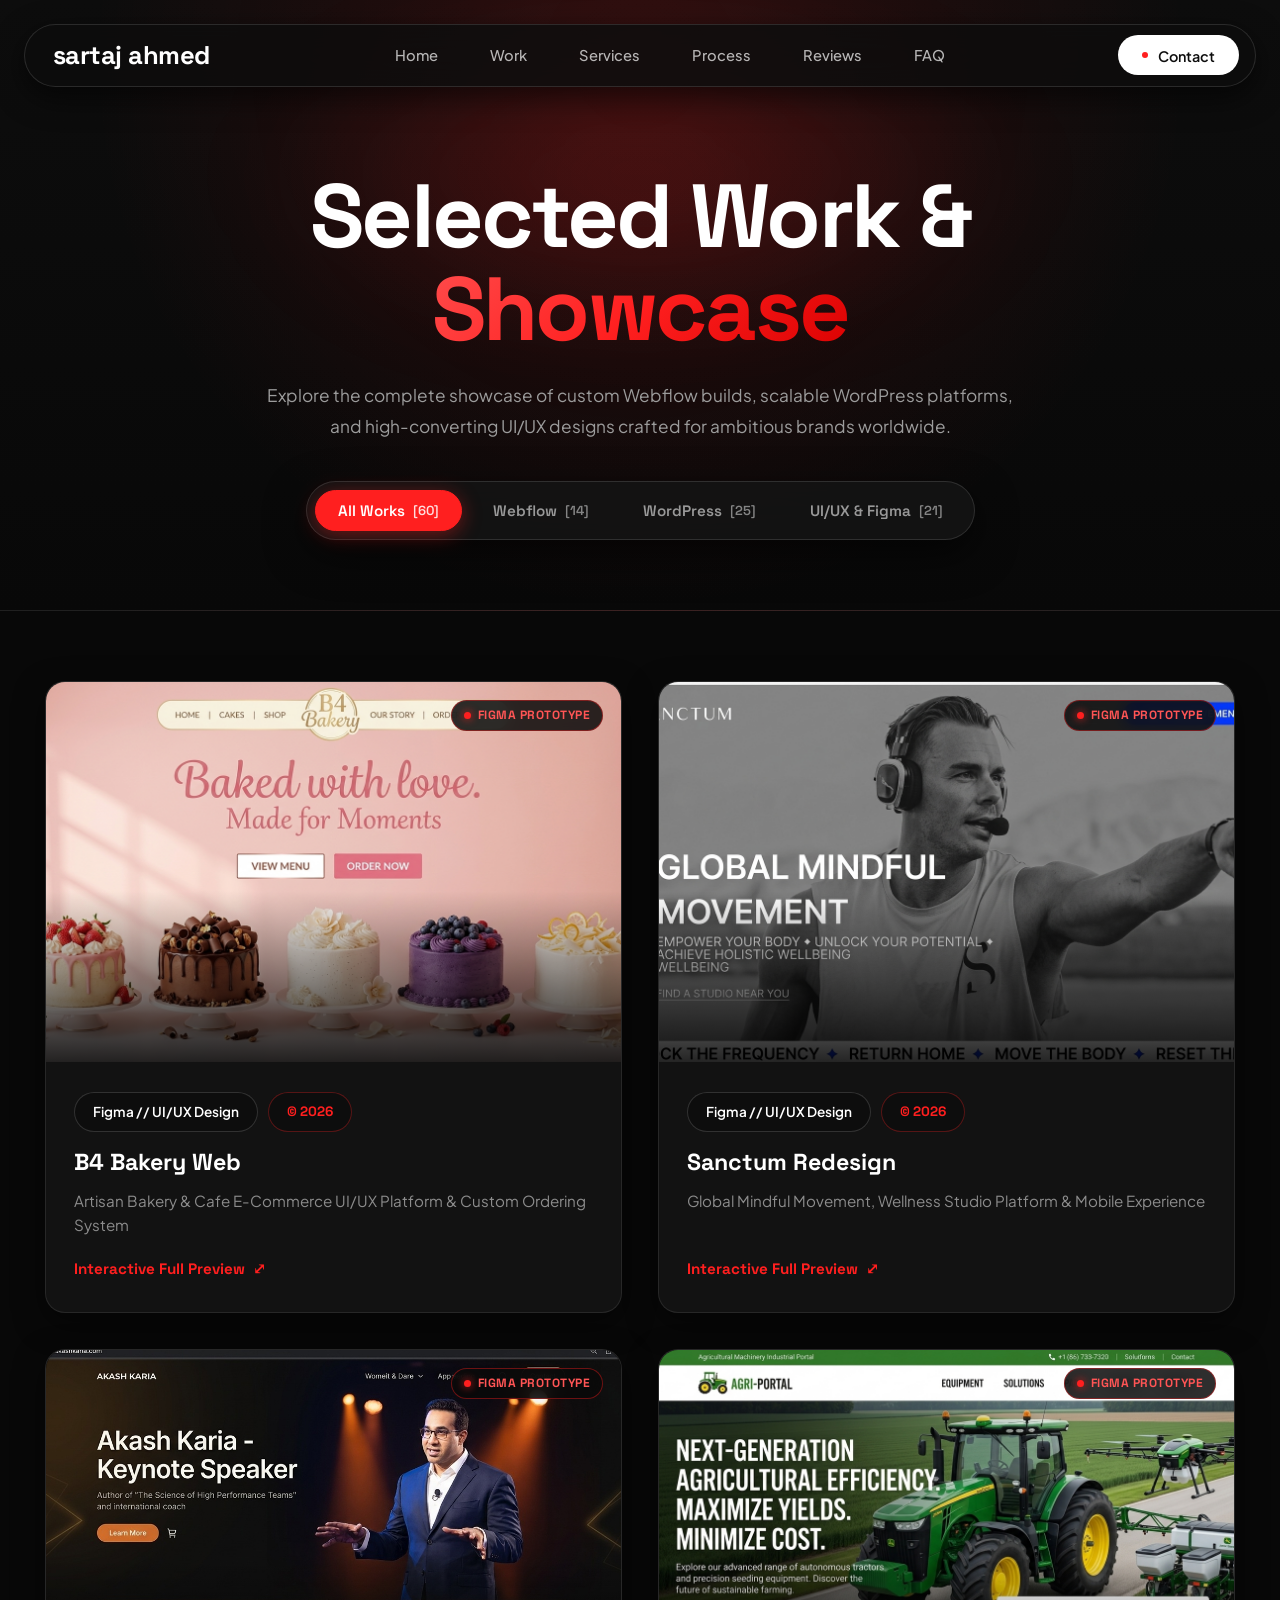
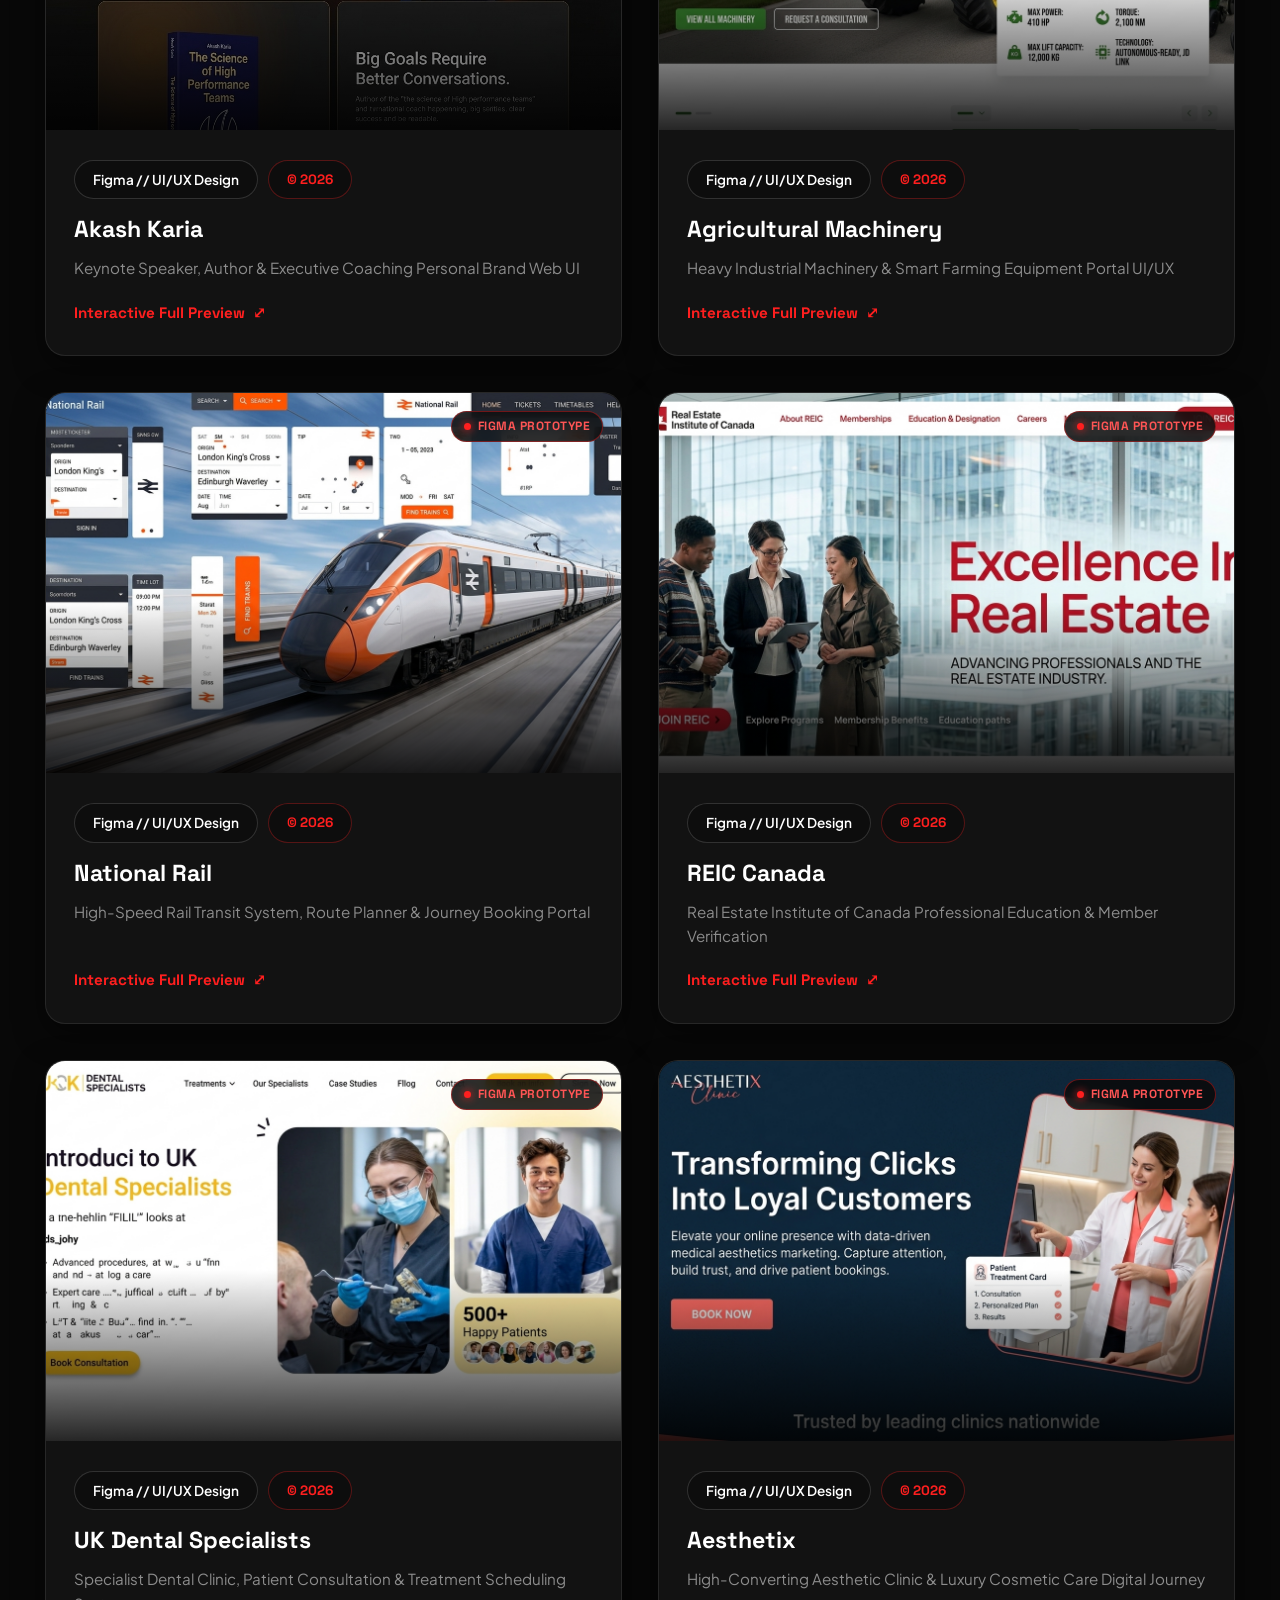
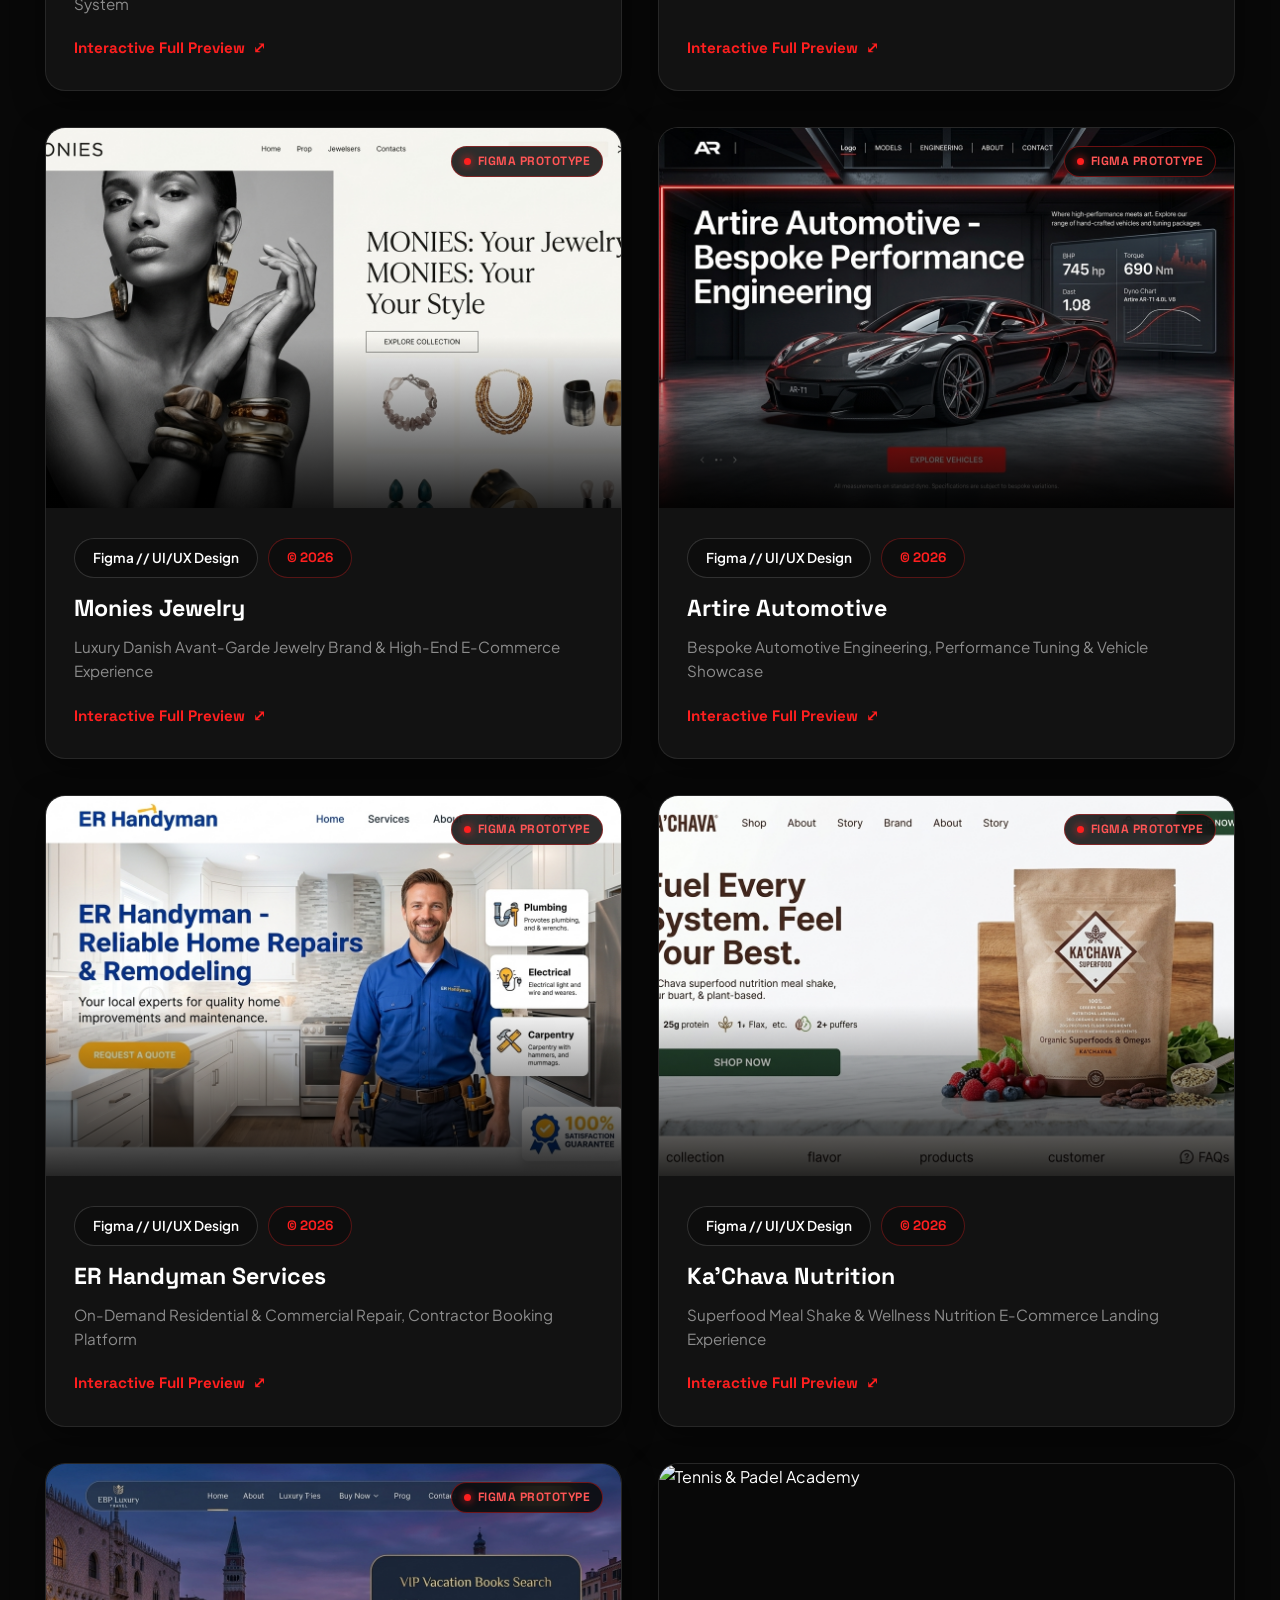
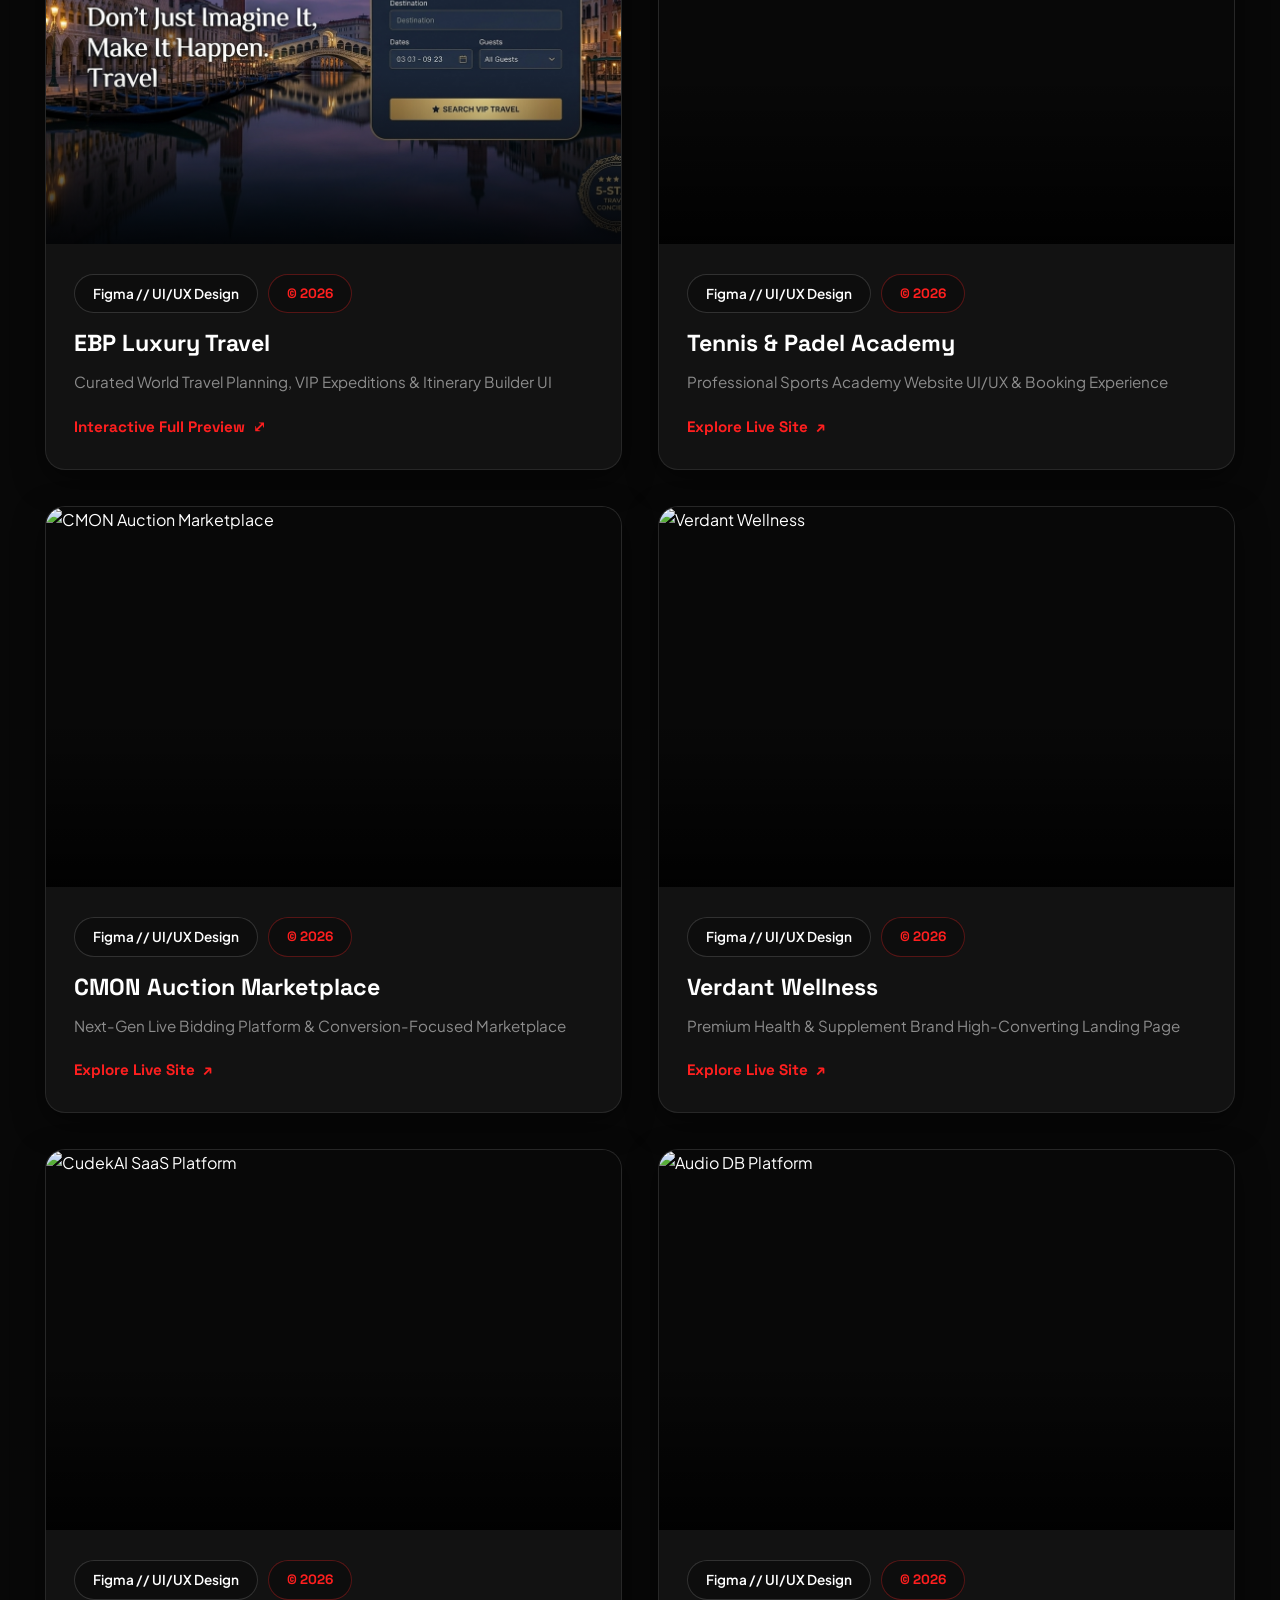
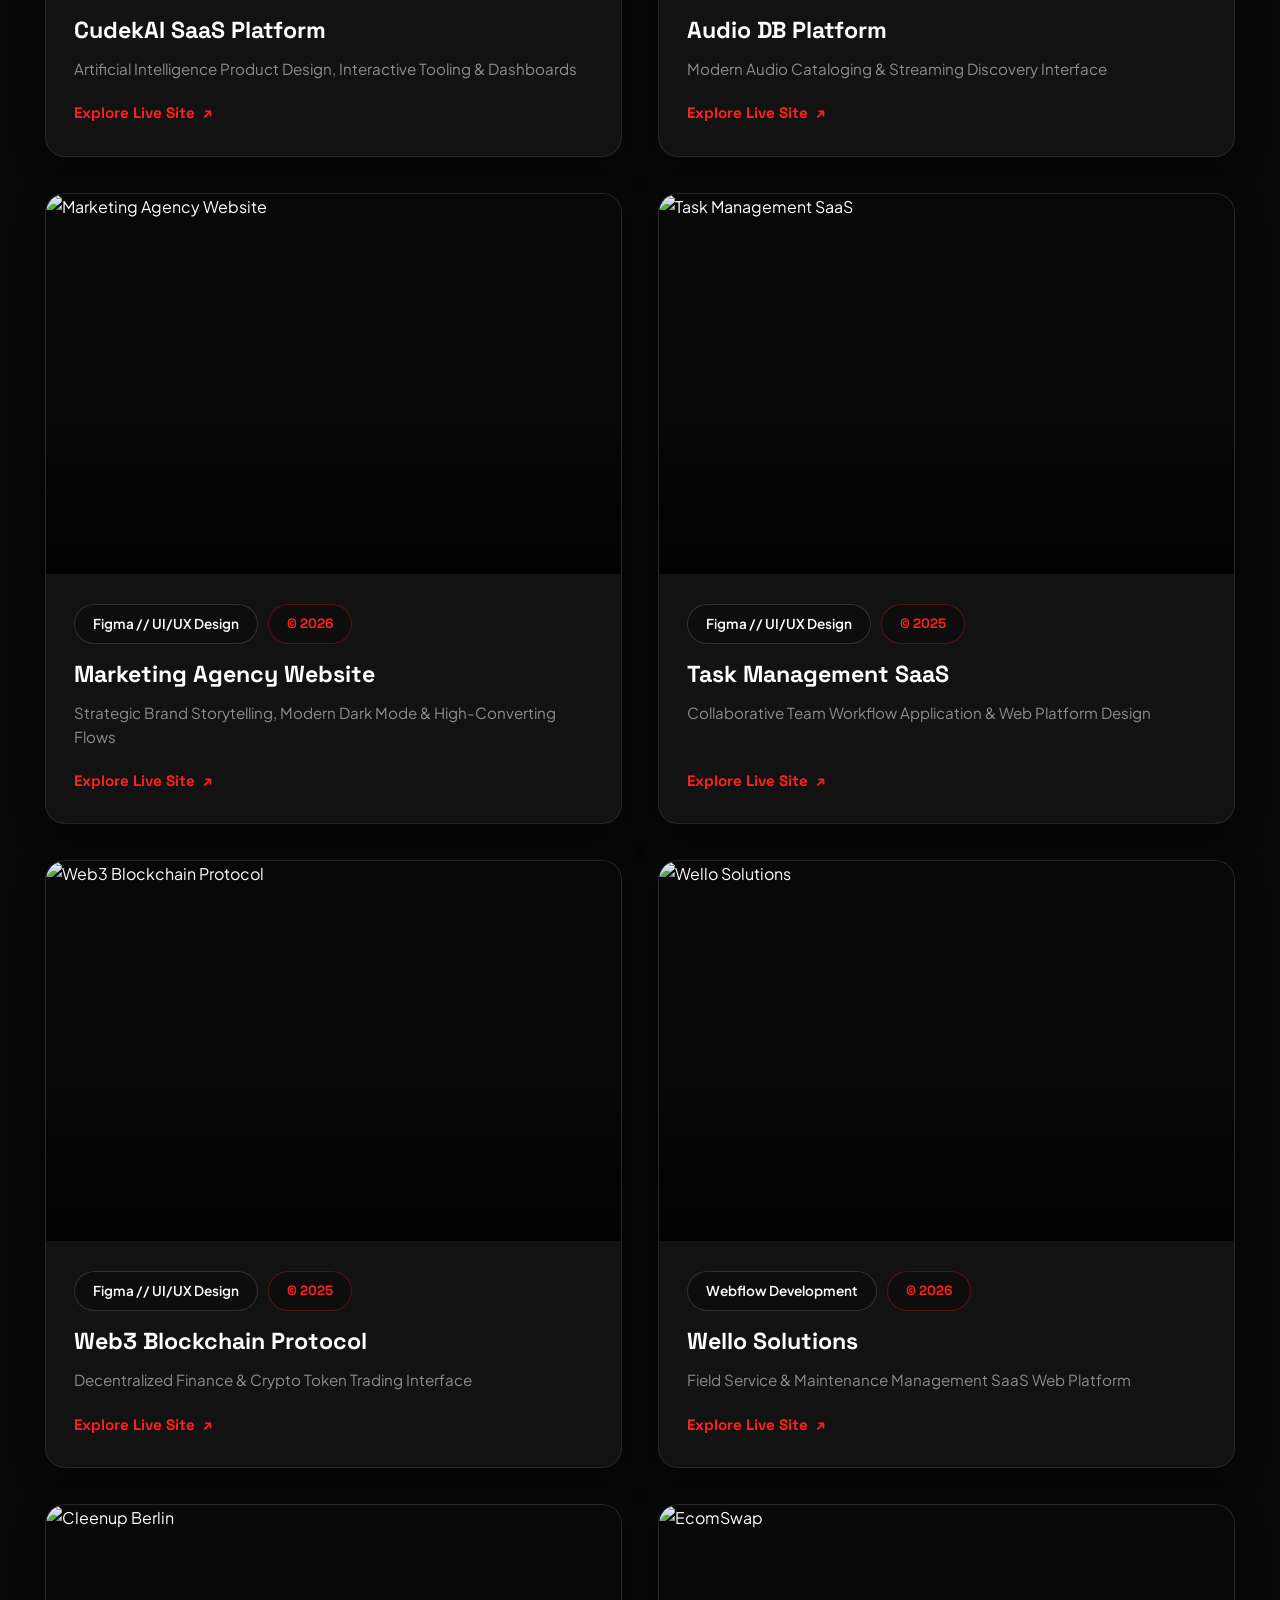
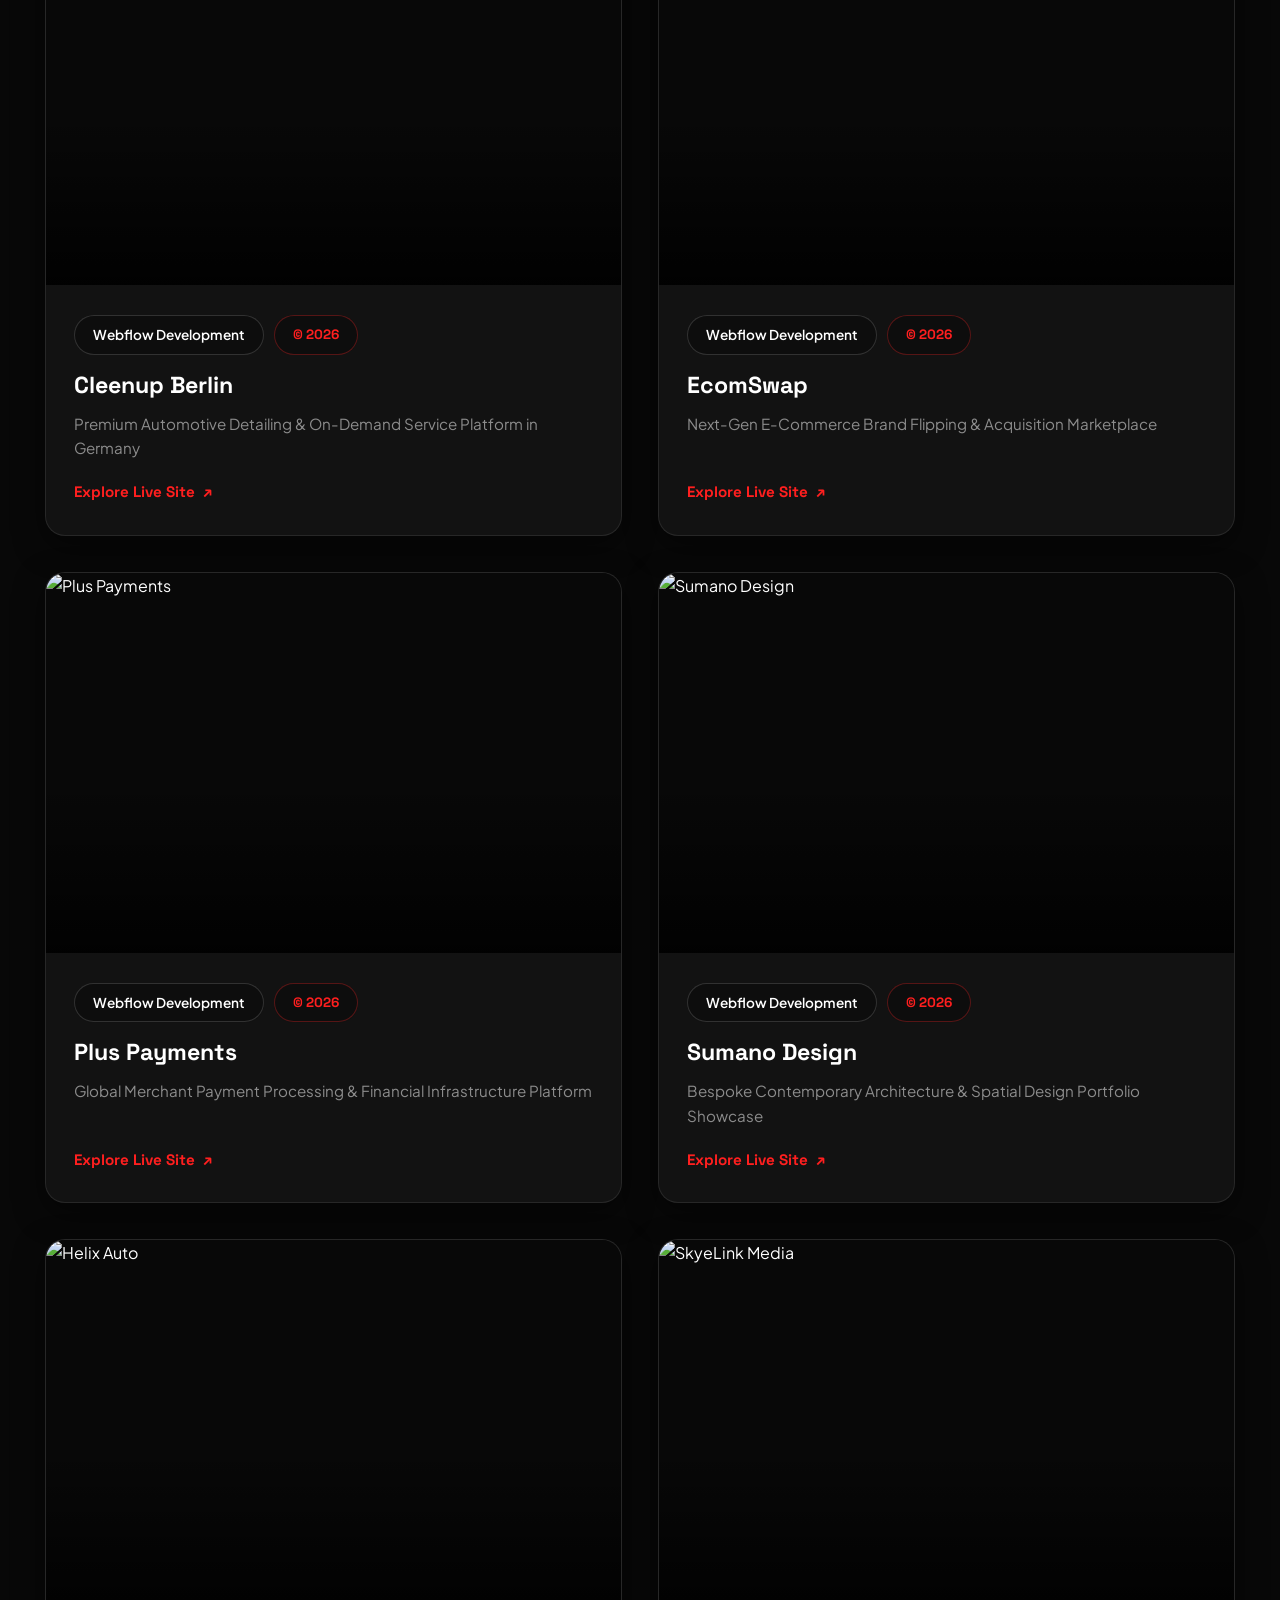
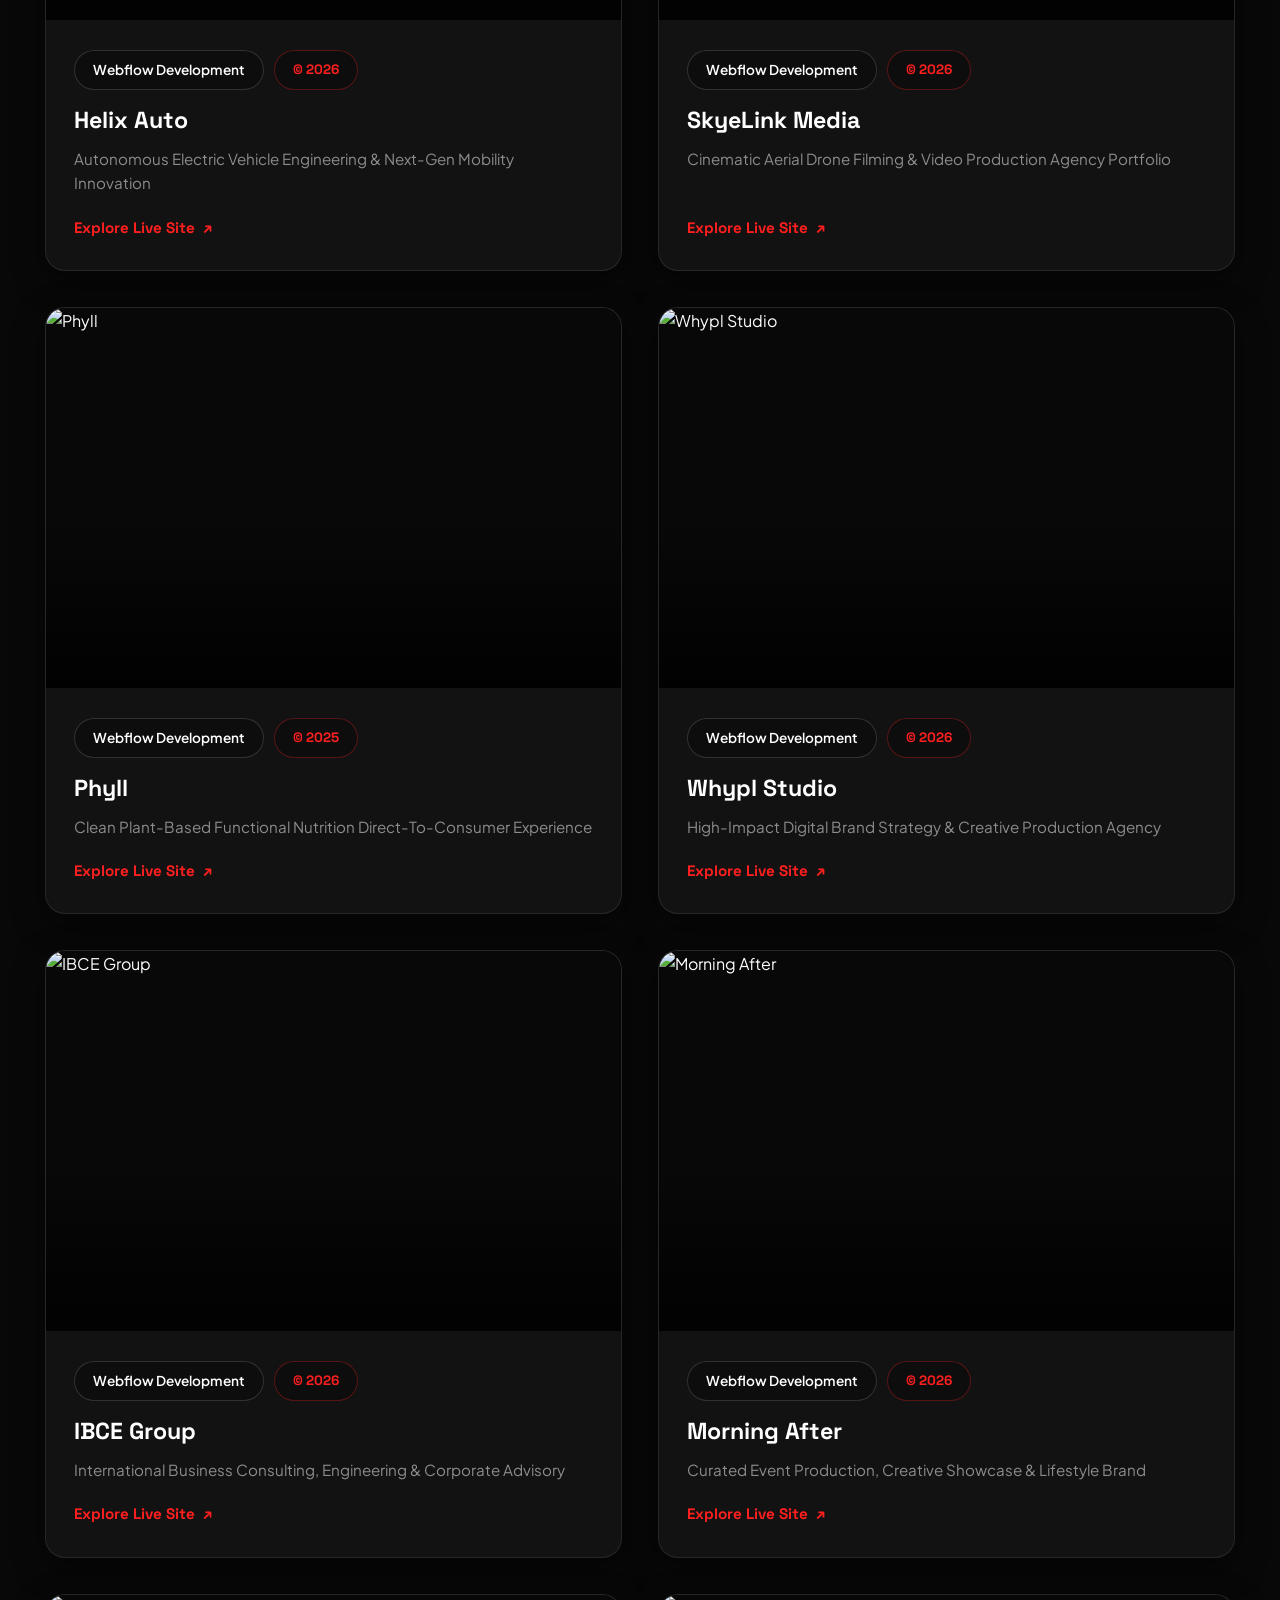
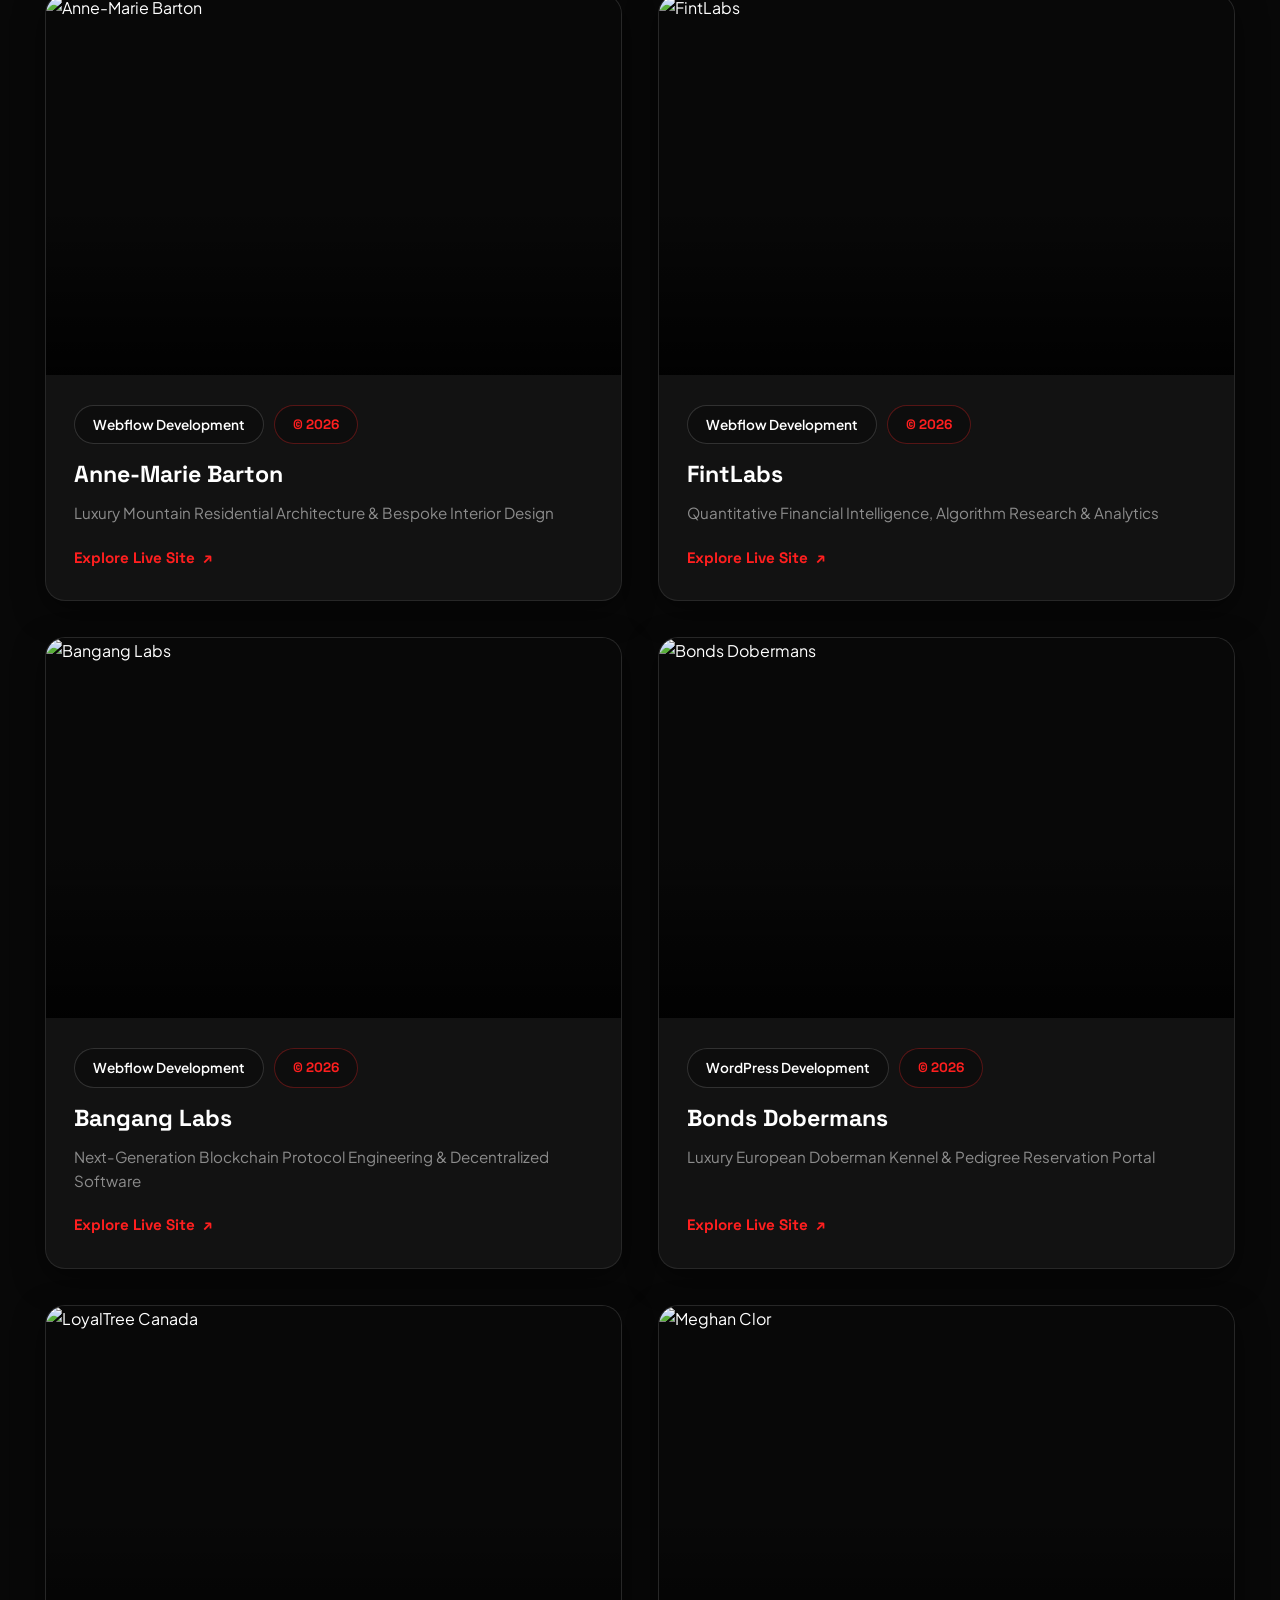
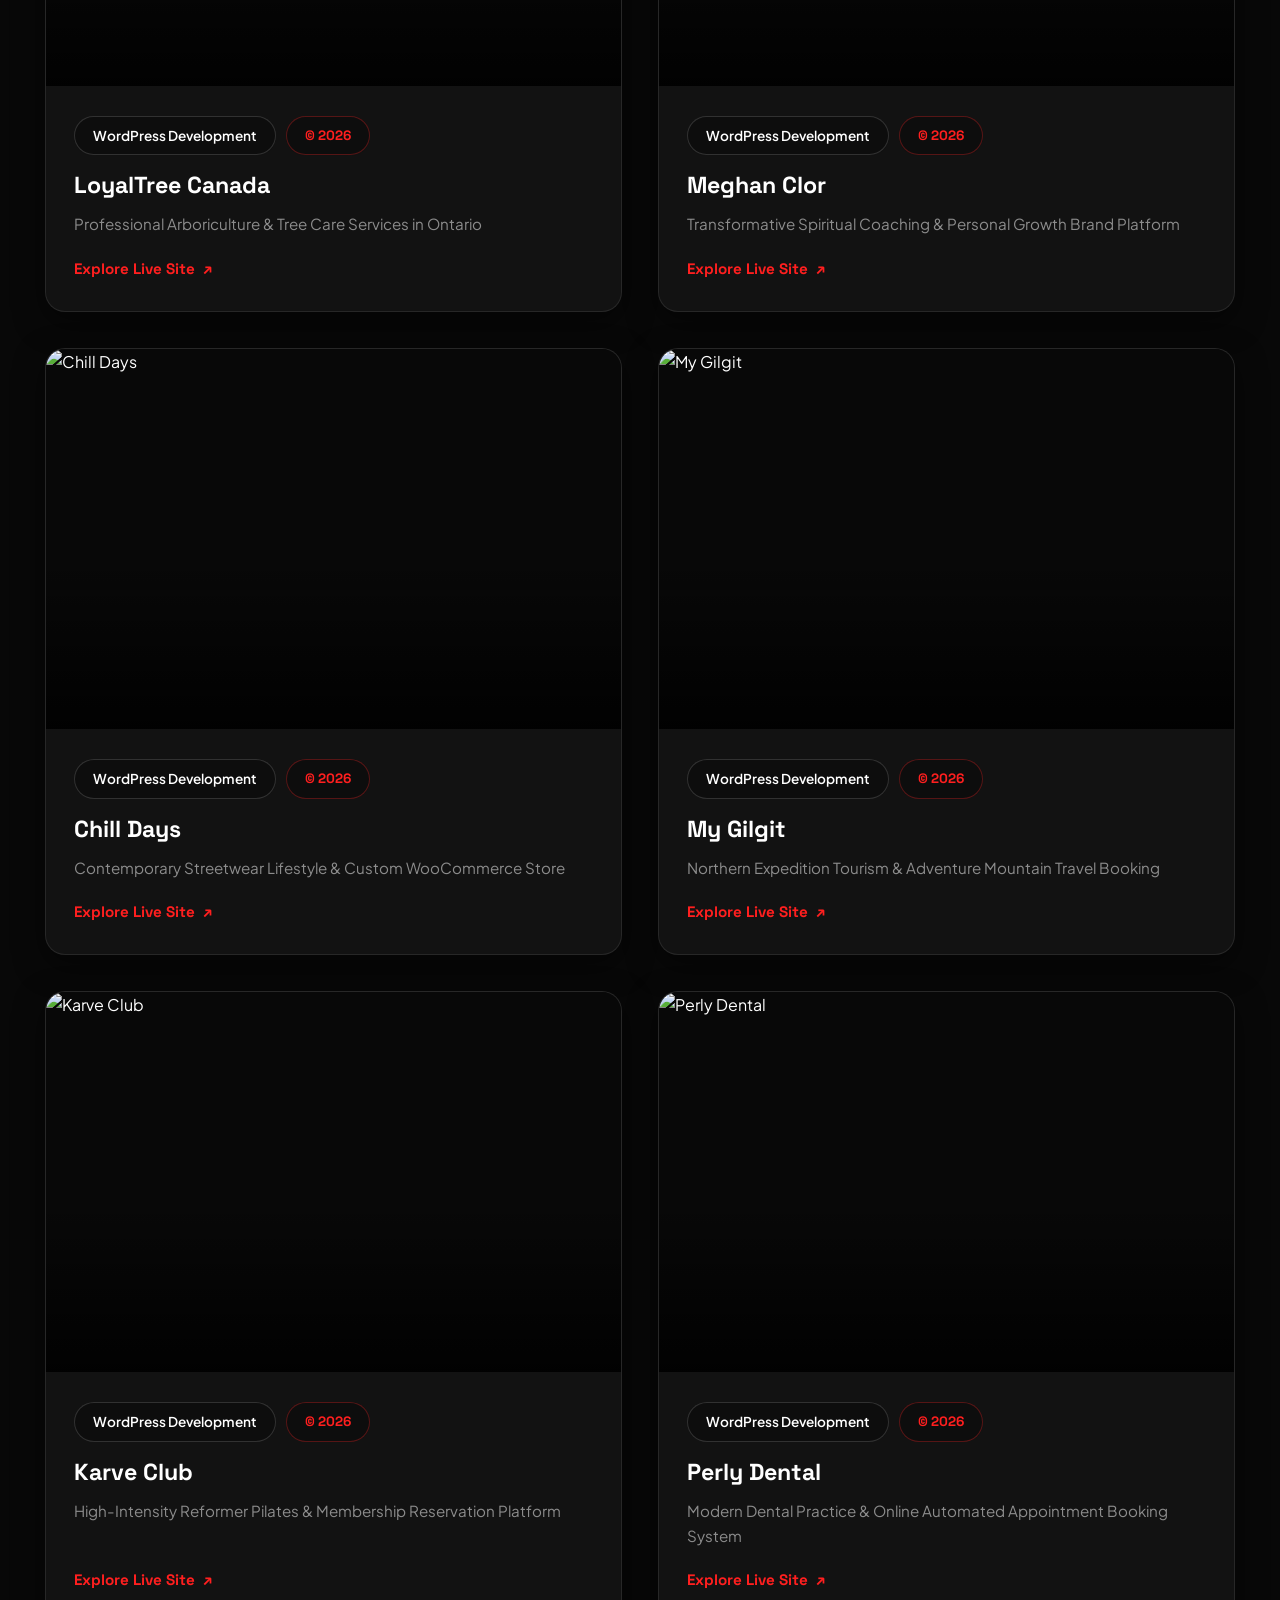
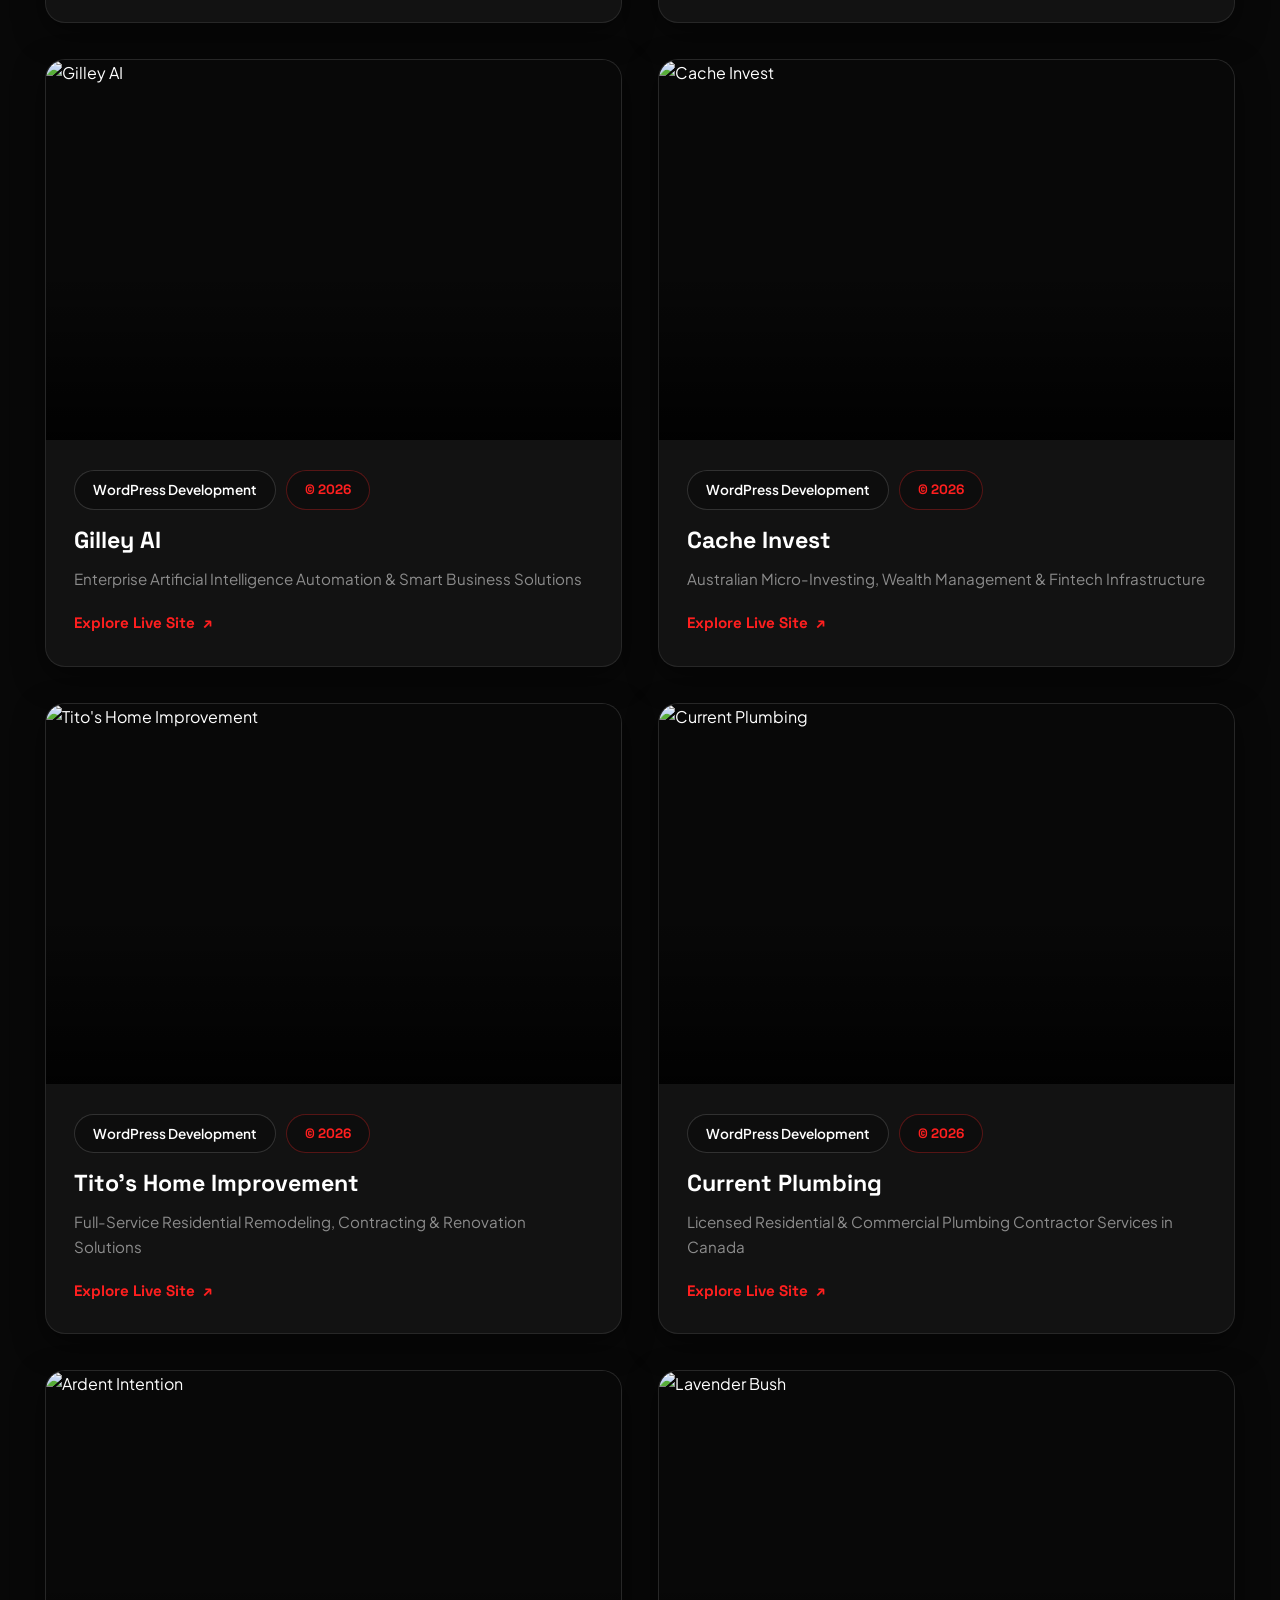
==== commit ea05e955: "Publish Sartaj Ahmed portfolio site" ====
--- a/projects.html
+++ b/projects.html
@@ -3,7 +3,7 @@
 <head>
   <meta charset="UTF-8">
   <meta name="viewport" content="width=device-width, initial-scale=1.0">
-  <title>All Projects — Sartaj Ahmed Portfolio Archive</title>
+  <title>Selected Work &amp; Showcase — Sartaj Ahmed</title>
   <meta name="description" content="Complete portfolio archive of Sartaj Ahmed: Webflow Development, WordPress Development, and UI/UX Design projects.">
   <link rel="icon" type="image/svg+xml" href="data:image/svg+xml,<svg xmlns='http://www.w3.org/2000/svg' viewBox='0 0 100 100'><circle cx='50' cy='50' r='50' fill='%23ff2a2a'/><text x='50%' y='55%' text-anchor='middle' fill='%23ffffff' font-family='sans-serif' font-weight='800' font-size='48' dy='.3em'>S</text></svg>">
   
@@ -16,76 +16,103 @@
   <script src="https://cdnjs.cloudflare.com/ajax/libs/gsap/3.12.5/gsap.min.js"></script>
   <script src="https://cdnjs.cloudflare.com/ajax/libs/gsap/3.12.5/ScrollTrigger.min.js"></script>
   
-  <link rel="stylesheet" href="style.css?v=4.2">
+  <link rel="stylesheet" href="style.css?v=4.5">
 </head>
 <body class="archive-page">
 
-  <!-- ==================== TOP NAVIGATION BAR ==================== -->
+  <!-- ==================== TOP NAVIGATION BAR (IDENTICAL TO HOME) ==================== -->
   <header class="navbar-wrapper">
     <nav class="navbar">
-      <a href="index.html#home" class="brand-logo-link" aria-label="Sartaj Ahmed Home">
-        <span class="brand-logo-text">sartaj®</span>
+      <!-- Brand Logo -->
+      <a href="index.html#vision" class="brand-logo-link" aria-label="Sartaj Ahmed Home">
+        <span class="brand-logo-text">Sartaj Ahmed</span>
       </a>
 
+      <!-- Desktop Navigation Menu -->
       <div class="nav-menu">
         <a href="index.html#home" class="nav-menu-link">
           <span class="nav-menu-dot"></span>
-          <span class="nav-menu-text">Home</span>
+          <span class="nav-text">Home</span>
         </a>
         <a href="projects.html" class="nav-menu-link active">
           <span class="nav-menu-dot"></span>
-          <span class="nav-menu-text">Work</span>
+          <span class="nav-text">Work</span>
         </a>
         <a href="index.html#services" class="nav-menu-link">
           <span class="nav-menu-dot"></span>
-          <span class="nav-menu-text">Services</span>
+          <span class="nav-text">Services</span>
         </a>
         <a href="index.html#process" class="nav-menu-link">
           <span class="nav-menu-dot"></span>
-          <span class="nav-menu-text">Process</span>
+          <span class="nav-text">Process</span>
         </a>
         <a href="index.html#testimonials" class="nav-menu-link">
           <span class="nav-menu-dot"></span>
-          <span class="nav-menu-text">Reviews</span>
+          <span class="nav-text">Reviews</span>
         </a>
         <a href="index.html#faq" class="nav-menu-link">
           <span class="nav-menu-dot"></span>
-          <span class="nav-menu-text">FAQ</span>
+          <span class="nav-text">FAQ</span>
         </a>
       </div>
 
-      <div class="nav-right">
-        <a href="index.html#contact" class="nav-button" style="padding: 12px 32px; font-size: 1rem;">
+      <!-- Right Contact Action & Mobile Menu Button -->
+      <div class="navbar-right-action">
+        <a href="index.html#contact" class="nav-button">
           <span class="nav-button-dot"></span>
           <span class="nav-button-text-wrap">
-            <span class="nav-button-text">Let's Talk</span>
-            <span class="nav-button-text">Let's Talk</span>
+            <span class="nav-button-text">Contact</span>
+            <span class="nav-button-text">Contact</span>
           </span>
         </a>
+
+        <button class="hamburger-btn" aria-label="Toggle navigation menu">
+          <span></span>
+          <span></span>
+          <span></span>
+        </button>
       </div>
     </nav>
   </header>
+
+  <!-- Mobile Drawer Menu (Identical to Home) -->
+  <div class="mobile-nav-drawer" aria-hidden="true">
+    <ul class="mobile-nav-links">
+      <li><a href="index.html#home">Home</a></li>
+      <li><a href="projects.html" class="active">Work</a></li>
+      <li><a href="index.html#services">Services</a></li>
+      <li><a href="index.html#process">Process</a></li>
+      <li><a href="index.html#testimonials">Reviews</a></li>
+      <li><a href="index.html#faq">FAQ</a></li>
+      <li><a href="index.html#contact">Contact</a></li>
+    </ul>
+    <a href="index.html#contact" class="nav-button" style="padding: 12px 32px; font-size: 1rem;">
+      <span class="nav-button-dot"></span>
+      <span class="nav-button-text-wrap">
+        <span class="nav-button-text">Let's Talk</span>
+        <span class="nav-button-text">Let's Talk</span>
+      </span>
+    </a>
+  </div>
 
   <!-- ==================== ARCHIVE HERO SECTION ==================== -->
   <section class="archive-hero-section">
     <div class="container">
       <div class="archive-hero-content">
-        <a href="index.html#work" class="back-home-link">← Back to Home</a>
-        <div class="section-badge-pill" id="archiveCategoryBadge">PORTFOLIO ARCHIVE // 47 COMPLETED PROJECTS</div>
         <h1 class="archive-hero-title">
-          Selected Work &amp; <span class="highlight-text">Case Studies</span>
+          Selected Work &amp; <span class="highlight-text">Showcase</span>
         </h1>
         <p class="archive-hero-desc">
           Explore the complete showcase of custom Webflow builds, scalable WordPress platforms, and high-converting UI/UX designs crafted for ambitious brands worldwide.
         </p>
       </div>
 
-      <!-- Category Filter Tabs -->
+      <!-- Modernized Category Filter Tabs -->
       <div class="portfolio-filter-nav archive-filter-nav">
         <div class="filter-tabs-wrapper">
           <button class="filter-tab-btn active" data-filter="all">
             <span class="tab-label">All Works</span>
-            <span class="tab-count">[47]</span>
+            <span class="tab-count">[60]</span>
           </button>
           <button class="filter-tab-btn" data-filter="webflow">
             <span class="tab-label">Webflow</span>
@@ -97,7 +124,7 @@
           </button>
           <button class="filter-tab-btn" data-filter="figma">
             <span class="tab-label">UI/UX &amp; Figma</span>
-            <span class="tab-count">[08]</span>
+            <span class="tab-count">[21]</span>
           </button>
         </div>
       </div>
@@ -108,7 +135,423 @@
   <section class="archive-grid-section">
     <div class="container">
       <div class="archive-projects-grid" id="archiveProjectsGrid">
-        <div class="archive-project-card" data-category="figma" id="card-tennis">
+        <!-- Figma Project: B4 Bakery Web -->
+        <div class="archive-project-card" data-category="figma" data-is-figma="true" id="card-b4-bakery"
+             data-figma-url="https://www.figma.com/design/VVjYVoYVRUVLhAIX3MzHK5/B4-Bakery-Web?node-id=0-1&t=gc3OpyC8N2XigpcA-1"
+             data-figma-embed="https://embed.figma.com/design/VVjYVoYVRUVLhAIX3MzHK5/B4-Bakery-Web?node-id=0-1&embed-host=share"
+             data-figma-title="B4 Bakery Web">
+          <div class="archive-card-link open-figma-modal-trigger" tabindex="0" role="button" aria-label="View B4 Bakery Web full interactive preview">
+            <div class="archive-card-media">
+              <img src="images/figma/cards/b4-bakery-card.jpg?v=2" alt="B4 Bakery Web" class="archive-card-img" loading="lazy">
+              <div class="archive-card-overlay"></div>
+              <div class="archive-hover-badge">
+                <span class="hover-badge-text">Full Preview 👁</span>
+              </div>
+              <div class="card-figma-live-tag">
+                <span class="figma-pulse-dot"></span>
+                <span>Figma Prototype</span>
+              </div>
+            </div>
+            <div class="archive-card-info">
+              <div class="archive-tags-row">
+                <span class="tag-pill category-pill">Figma // UI/UX Design</span>
+                <span class="tag-pill year-pill">© 2026</span>
+              </div>
+              <h3 class="archive-project-title">B4 Bakery Web</h3>
+              <p class="archive-project-desc">Artisan Bakery & Cafe E-Commerce UI/UX Platform & Custom Ordering System</p>
+              <div class="archive-action-link">
+                <span>Interactive Full Preview</span>
+                <span class="link-arrow">⤢</span>
+              </div>
+            </div>
+          </div>
+        </div>
+
+        <!-- Figma Project: Sanctum Redesign -->
+        <div class="archive-project-card" data-category="figma" data-is-figma="true" id="card-sanctum-redesign"
+             data-figma-url="https://www.figma.com/design/JUKZQQsBNYzmxf8miDFkqM/Sanctum-Redesign?node-id=0-1&t=f2mXYh4E68Omd7Fx-1"
+             data-figma-embed="https://embed.figma.com/design/JUKZQQsBNYzmxf8miDFkqM/Sanctum-Redesign?node-id=0-1&embed-host=share"
+             data-figma-title="Sanctum Redesign">
+          <div class="archive-card-link open-figma-modal-trigger" tabindex="0" role="button" aria-label="View Sanctum Redesign full interactive preview">
+            <div class="archive-card-media">
+              <img src="images/figma/cards/sanctum-redesign-card.jpg?v=2" alt="Sanctum Redesign" class="archive-card-img" loading="lazy">
+              <div class="archive-card-overlay"></div>
+              <div class="archive-hover-badge">
+                <span class="hover-badge-text">Full Preview 👁</span>
+              </div>
+              <div class="card-figma-live-tag">
+                <span class="figma-pulse-dot"></span>
+                <span>Figma Prototype</span>
+              </div>
+            </div>
+            <div class="archive-card-info">
+              <div class="archive-tags-row">
+                <span class="tag-pill category-pill">Figma // UI/UX Design</span>
+                <span class="tag-pill year-pill">© 2026</span>
+              </div>
+              <h3 class="archive-project-title">Sanctum Redesign</h3>
+              <p class="archive-project-desc">Global Mindful Movement, Wellness Studio Platform & Mobile Experience</p>
+              <div class="archive-action-link">
+                <span>Interactive Full Preview</span>
+                <span class="link-arrow">⤢</span>
+              </div>
+            </div>
+          </div>
+        </div>
+
+        <!-- Figma Project: Akash Karia -->
+        <div class="archive-project-card" data-category="figma" data-is-figma="true" id="card-akash-karia"
+             data-figma-url="https://www.figma.com/design/4dt0vwm2hgHAqeDUBBps5s/Akash-Karia?node-id=0-1&t=KaBgdRxf0pj5DX6J-1"
+             data-figma-embed="https://embed.figma.com/design/4dt0vwm2hgHAqeDUBBps5s/Akash-Karia?node-id=0-1&embed-host=share"
+             data-figma-title="Akash Karia">
+          <div class="archive-card-link open-figma-modal-trigger" tabindex="0" role="button" aria-label="View Akash Karia full interactive preview">
+            <div class="archive-card-media">
+              <img src="images/figma/cards/akash-karia-card.jpg?v=2" alt="Akash Karia" class="archive-card-img" loading="lazy">
+              <div class="archive-card-overlay"></div>
+              <div class="archive-hover-badge">
+                <span class="hover-badge-text">Full Preview 👁</span>
+              </div>
+              <div class="card-figma-live-tag">
+                <span class="figma-pulse-dot"></span>
+                <span>Figma Prototype</span>
+              </div>
+            </div>
+            <div class="archive-card-info">
+              <div class="archive-tags-row">
+                <span class="tag-pill category-pill">Figma // UI/UX Design</span>
+                <span class="tag-pill year-pill">© 2026</span>
+              </div>
+              <h3 class="archive-project-title">Akash Karia</h3>
+              <p class="archive-project-desc">Keynote Speaker, Author & Executive Coaching Personal Brand Web UI</p>
+              <div class="archive-action-link">
+                <span>Interactive Full Preview</span>
+                <span class="link-arrow">⤢</span>
+              </div>
+            </div>
+          </div>
+        </div>
+
+        <!-- Figma Project: Agricultural Machinery -->
+        <div class="archive-project-card" data-category="figma" data-is-figma="true" id="card-agricultural-machinery"
+             data-figma-url="https://www.figma.com/design/0Itw4qnOzgY7PLDIiMQzVv/Agricultural-Machinery?node-id=0-1&t=xDtZNvrDgep73ptv-1"
+             data-figma-embed="https://embed.figma.com/design/0Itw4qnOzgY7PLDIiMQzVv/Agricultural-Machinery?node-id=0-1&embed-host=share"
+             data-figma-title="Agricultural Machinery">
+          <div class="archive-card-link open-figma-modal-trigger" tabindex="0" role="button" aria-label="View Agricultural Machinery full interactive preview">
+            <div class="archive-card-media">
+              <img src="images/figma/cards/agricultural-machinery-card.jpg?v=2" alt="Agricultural Machinery" class="archive-card-img" loading="lazy">
+              <div class="archive-card-overlay"></div>
+              <div class="archive-hover-badge">
+                <span class="hover-badge-text">Full Preview 👁</span>
+              </div>
+              <div class="card-figma-live-tag">
+                <span class="figma-pulse-dot"></span>
+                <span>Figma Prototype</span>
+              </div>
+            </div>
+            <div class="archive-card-info">
+              <div class="archive-tags-row">
+                <span class="tag-pill category-pill">Figma // UI/UX Design</span>
+                <span class="tag-pill year-pill">© 2026</span>
+              </div>
+              <h3 class="archive-project-title">Agricultural Machinery</h3>
+              <p class="archive-project-desc">Heavy Industrial Machinery & Smart Farming Equipment Portal UI/UX</p>
+              <div class="archive-action-link">
+                <span>Interactive Full Preview</span>
+                <span class="link-arrow">⤢</span>
+              </div>
+            </div>
+          </div>
+        </div>
+
+        <!-- Figma Project: National Rail -->
+        <div class="archive-project-card" data-category="figma" data-is-figma="true" id="card-national-rail"
+             data-figma-url="https://www.figma.com/design/3umsAgwRLEoErQ0LpDofiv/National-Rail?node-id=0-1&t=1MSsrrfleb4YTQbk-1"
+             data-figma-embed="https://embed.figma.com/design/3umsAgwRLEoErQ0LpDofiv/National-Rail?node-id=0-1&embed-host=share"
+             data-figma-title="National Rail">
+          <div class="archive-card-link open-figma-modal-trigger" tabindex="0" role="button" aria-label="View National Rail full interactive preview">
+            <div class="archive-card-media">
+              <img src="images/figma/cards/national-rail-card.jpg?v=2" alt="National Rail" class="archive-card-img" loading="lazy">
+              <div class="archive-card-overlay"></div>
+              <div class="archive-hover-badge">
+                <span class="hover-badge-text">Full Preview 👁</span>
+              </div>
+              <div class="card-figma-live-tag">
+                <span class="figma-pulse-dot"></span>
+                <span>Figma Prototype</span>
+              </div>
+            </div>
+            <div class="archive-card-info">
+              <div class="archive-tags-row">
+                <span class="tag-pill category-pill">Figma // UI/UX Design</span>
+                <span class="tag-pill year-pill">© 2026</span>
+              </div>
+              <h3 class="archive-project-title">National Rail</h3>
+              <p class="archive-project-desc">High-Speed Rail Transit System, Route Planner & Journey Booking Portal</p>
+              <div class="archive-action-link">
+                <span>Interactive Full Preview</span>
+                <span class="link-arrow">⤢</span>
+              </div>
+            </div>
+          </div>
+        </div>
+
+        <!-- Figma Project: REIC Canada -->
+        <div class="archive-project-card" data-category="figma" data-is-figma="true" id="card-reic-ca"
+             data-figma-url="https://www.figma.com/design/clp6h4vEEmij0r6jgH7Dm6/reic.ca?node-id=0-1&t=aFgyCJUFiQJKdmsk-1"
+             data-figma-embed="https://embed.figma.com/design/clp6h4vEEmij0r6jgH7Dm6/reic.ca?node-id=0-1&embed-host=share"
+             data-figma-title="REIC Canada">
+          <div class="archive-card-link open-figma-modal-trigger" tabindex="0" role="button" aria-label="View REIC Canada full interactive preview">
+            <div class="archive-card-media">
+              <img src="images/figma/cards/reic-ca-card.jpg?v=2" alt="REIC Canada" class="archive-card-img" loading="lazy">
+              <div class="archive-card-overlay"></div>
+              <div class="archive-hover-badge">
+                <span class="hover-badge-text">Full Preview 👁</span>
+              </div>
+              <div class="card-figma-live-tag">
+                <span class="figma-pulse-dot"></span>
+                <span>Figma Prototype</span>
+              </div>
+            </div>
+            <div class="archive-card-info">
+              <div class="archive-tags-row">
+                <span class="tag-pill category-pill">Figma // UI/UX Design</span>
+                <span class="tag-pill year-pill">© 2026</span>
+              </div>
+              <h3 class="archive-project-title">REIC Canada</h3>
+              <p class="archive-project-desc">Real Estate Institute of Canada Professional Education & Member Verification</p>
+              <div class="archive-action-link">
+                <span>Interactive Full Preview</span>
+                <span class="link-arrow">⤢</span>
+              </div>
+            </div>
+          </div>
+        </div>
+
+        <!-- Figma Project: UK Dental Specialists -->
+        <div class="archive-project-card" data-category="figma" data-is-figma="true" id="card-ukds"
+             data-figma-url="https://www.figma.com/design/Ht6tvWfQlHaifg8Gzg6gIV/UKDS?node-id=0-1&t=PwurHbw0SeoMYAF9-1"
+             data-figma-embed="https://embed.figma.com/design/Ht6tvWfQlHaifg8Gzg6gIV/UKDS?node-id=0-1&embed-host=share"
+             data-figma-title="UK Dental Specialists">
+          <div class="archive-card-link open-figma-modal-trigger" tabindex="0" role="button" aria-label="View UK Dental Specialists full interactive preview">
+            <div class="archive-card-media">
+              <img src="images/figma/cards/ukds-card.jpg?v=2" alt="UK Dental Specialists" class="archive-card-img" loading="lazy">
+              <div class="archive-card-overlay"></div>
+              <div class="archive-hover-badge">
+                <span class="hover-badge-text">Full Preview 👁</span>
+              </div>
+              <div class="card-figma-live-tag">
+                <span class="figma-pulse-dot"></span>
+                <span>Figma Prototype</span>
+              </div>
+            </div>
+            <div class="archive-card-info">
+              <div class="archive-tags-row">
+                <span class="tag-pill category-pill">Figma // UI/UX Design</span>
+                <span class="tag-pill year-pill">© 2026</span>
+              </div>
+              <h3 class="archive-project-title">UK Dental Specialists</h3>
+              <p class="archive-project-desc">Specialist Dental Clinic, Patient Consultation & Treatment Scheduling System</p>
+              <div class="archive-action-link">
+                <span>Interactive Full Preview</span>
+                <span class="link-arrow">⤢</span>
+              </div>
+            </div>
+          </div>
+        </div>
+
+        <!-- Figma Project: Aesthetix -->
+        <div class="archive-project-card" data-category="figma" data-is-figma="true" id="card-aesthetix"
+             data-figma-url="https://www.figma.com/design/H0K0m1omq1GjXnIbG1RiHg/Aesthetix?node-id=0-1&t=sZP8JusjFpD51r1i-1"
+             data-figma-embed="https://embed.figma.com/design/H0K0m1omq1GjXnIbG1RiHg/Aesthetix?node-id=0-1&embed-host=share"
+             data-figma-title="Aesthetix">
+          <div class="archive-card-link open-figma-modal-trigger" tabindex="0" role="button" aria-label="View Aesthetix full interactive preview">
+            <div class="archive-card-media">
+              <img src="images/figma/cards/aesthetix-card.jpg?v=2" alt="Aesthetix" class="archive-card-img" loading="lazy">
+              <div class="archive-card-overlay"></div>
+              <div class="archive-hover-badge">
+                <span class="hover-badge-text">Full Preview 👁</span>
+              </div>
+              <div class="card-figma-live-tag">
+                <span class="figma-pulse-dot"></span>
+                <span>Figma Prototype</span>
+              </div>
+            </div>
+            <div class="archive-card-info">
+              <div class="archive-tags-row">
+                <span class="tag-pill category-pill">Figma // UI/UX Design</span>
+                <span class="tag-pill year-pill">© 2026</span>
+              </div>
+              <h3 class="archive-project-title">Aesthetix</h3>
+              <p class="archive-project-desc">High-Converting Aesthetic Clinic & Luxury Cosmetic Care Digital Journey</p>
+              <div class="archive-action-link">
+                <span>Interactive Full Preview</span>
+                <span class="link-arrow">⤢</span>
+              </div>
+            </div>
+          </div>
+        </div>
+
+        <!-- Figma Project: Monies Jewelry -->
+        <div class="archive-project-card" data-category="figma" data-is-figma="true" id="card-monies-jewelry"
+             data-figma-url="https://www.figma.com/design/lQYm1fWgBJKGHrTrKF1SHL/Monies-Jewelry?node-id=0-1&t=iPbm51NjGyAIFsoC-1"
+             data-figma-embed="https://embed.figma.com/design/lQYm1fWgBJKGHrTrKF1SHL/Monies-Jewelry?node-id=0-1&embed-host=share"
+             data-figma-title="Monies Jewelry">
+          <div class="archive-card-link open-figma-modal-trigger" tabindex="0" role="button" aria-label="View Monies Jewelry full interactive preview">
+            <div class="archive-card-media">
+              <img src="images/figma/cards/monies-jewelry-card.jpg?v=2" alt="Monies Jewelry" class="archive-card-img" loading="lazy">
+              <div class="archive-card-overlay"></div>
+              <div class="archive-hover-badge">
+                <span class="hover-badge-text">Full Preview 👁</span>
+              </div>
+              <div class="card-figma-live-tag">
+                <span class="figma-pulse-dot"></span>
+                <span>Figma Prototype</span>
+              </div>
+            </div>
+            <div class="archive-card-info">
+              <div class="archive-tags-row">
+                <span class="tag-pill category-pill">Figma // UI/UX Design</span>
+                <span class="tag-pill year-pill">© 2026</span>
+              </div>
+              <h3 class="archive-project-title">Monies Jewelry</h3>
+              <p class="archive-project-desc">Luxury Danish Avant-Garde Jewelry Brand & High-End E-Commerce Experience</p>
+              <div class="archive-action-link">
+                <span>Interactive Full Preview</span>
+                <span class="link-arrow">⤢</span>
+              </div>
+            </div>
+          </div>
+        </div>
+
+        <!-- Figma Project: Artire Automotive -->
+        <div class="archive-project-card" data-category="figma" data-is-figma="true" id="card-artireautomotive"
+             data-figma-url="https://www.figma.com/design/xnCnYG7fE8Z0ylkC3Gqmjl/Artireautomotive?node-id=0-1&t=ALafM5Hj0chlGCi3-1"
+             data-figma-embed="https://embed.figma.com/design/xnCnYG7fE8Z0ylkC3Gqmjl/Artireautomotive?node-id=0-1&embed-host=share"
+             data-figma-title="Artire Automotive">
+          <div class="archive-card-link open-figma-modal-trigger" tabindex="0" role="button" aria-label="View Artire Automotive full interactive preview">
+            <div class="archive-card-media">
+              <img src="images/figma/cards/artireautomotive-card.jpg?v=2" alt="Artire Automotive" class="archive-card-img" loading="lazy">
+              <div class="archive-card-overlay"></div>
+              <div class="archive-hover-badge">
+                <span class="hover-badge-text">Full Preview 👁</span>
+              </div>
+              <div class="card-figma-live-tag">
+                <span class="figma-pulse-dot"></span>
+                <span>Figma Prototype</span>
+              </div>
+            </div>
+            <div class="archive-card-info">
+              <div class="archive-tags-row">
+                <span class="tag-pill category-pill">Figma // UI/UX Design</span>
+                <span class="tag-pill year-pill">© 2026</span>
+              </div>
+              <h3 class="archive-project-title">Artire Automotive</h3>
+              <p class="archive-project-desc">Bespoke Automotive Engineering, Performance Tuning & Vehicle Showcase</p>
+              <div class="archive-action-link">
+                <span>Interactive Full Preview</span>
+                <span class="link-arrow">⤢</span>
+              </div>
+            </div>
+          </div>
+        </div>
+
+        <!-- Figma Project: ER Handyman Services -->
+        <div class="archive-project-card" data-category="figma" data-is-figma="true" id="card-erhabdyman"
+             data-figma-url="https://www.figma.com/design/V9wLwy8iNJb6oOiRBHeOiu/Erhabdyman?node-id=0-1&t=J4whEWCXX0KwEr3M-1"
+             data-figma-embed="https://embed.figma.com/design/V9wLwy8iNJb6oOiRBHeOiu/Erhabdyman?node-id=0-1&embed-host=share"
+             data-figma-title="ER Handyman Services">
+          <div class="archive-card-link open-figma-modal-trigger" tabindex="0" role="button" aria-label="View ER Handyman Services full interactive preview">
+            <div class="archive-card-media">
+              <img src="images/figma/cards/erhabdyman-card.jpg?v=2" alt="ER Handyman Services" class="archive-card-img" loading="lazy">
+              <div class="archive-card-overlay"></div>
+              <div class="archive-hover-badge">
+                <span class="hover-badge-text">Full Preview 👁</span>
+              </div>
+              <div class="card-figma-live-tag">
+                <span class="figma-pulse-dot"></span>
+                <span>Figma Prototype</span>
+              </div>
+            </div>
+            <div class="archive-card-info">
+              <div class="archive-tags-row">
+                <span class="tag-pill category-pill">Figma // UI/UX Design</span>
+                <span class="tag-pill year-pill">© 2026</span>
+              </div>
+              <h3 class="archive-project-title">ER Handyman Services</h3>
+              <p class="archive-project-desc">On-Demand Residential & Commercial Repair, Contractor Booking Platform</p>
+              <div class="archive-action-link">
+                <span>Interactive Full Preview</span>
+                <span class="link-arrow">⤢</span>
+              </div>
+            </div>
+          </div>
+        </div>
+
+        <!-- Figma Project: Ka'Chava Nutrition -->
+        <div class="archive-project-card" data-category="figma" data-is-figma="true" id="card-untitled-saas"
+             data-figma-url="https://www.figma.com/design/dbTQ5aUlTU50o753qoSLvA/Untitled?node-id=0-1&t=UwttJF0h4KvUBIZq-1"
+             data-figma-embed="https://embed.figma.com/design/dbTQ5aUlTU50o753qoSLvA/Untitled?node-id=0-1&embed-host=share"
+             data-figma-title="Ka'Chava Nutrition">
+          <div class="archive-card-link open-figma-modal-trigger" tabindex="0" role="button" aria-label="View Ka'Chava Nutrition full interactive preview">
+            <div class="archive-card-media">
+              <img src="images/figma/cards/untitled-saas-card.jpg?v=2" alt="Ka'Chava Nutrition" class="archive-card-img" loading="lazy">
+              <div class="archive-card-overlay"></div>
+              <div class="archive-hover-badge">
+                <span class="hover-badge-text">Full Preview 👁</span>
+              </div>
+              <div class="card-figma-live-tag">
+                <span class="figma-pulse-dot"></span>
+                <span>Figma Prototype</span>
+              </div>
+            </div>
+            <div class="archive-card-info">
+              <div class="archive-tags-row">
+                <span class="tag-pill category-pill">Figma // UI/UX Design</span>
+                <span class="tag-pill year-pill">© 2026</span>
+              </div>
+              <h3 class="archive-project-title">Ka'Chava Nutrition</h3>
+              <p class="archive-project-desc">Superfood Meal Shake & Wellness Nutrition E-Commerce Landing Experience</p>
+              <div class="archive-action-link">
+                <span>Interactive Full Preview</span>
+                <span class="link-arrow">⤢</span>
+              </div>
+            </div>
+          </div>
+        </div>
+
+        <!-- Figma Project: EBP Luxury Travel -->
+        <div class="archive-project-card" data-category="figma" data-is-figma="true" id="card-ebp-layout-4"
+             data-figma-url="https://www.figma.com/design/tL298ltmoHi29QAFBjMGsd/EBP---Layout-4?node-id=0-1&t=NtQHWBcUO41F5BWY-1"
+             data-figma-embed="https://embed.figma.com/design/tL298ltmoHi29QAFBjMGsd/EBP---Layout-4?node-id=0-1&embed-host=share"
+             data-figma-title="EBP Luxury Travel">
+          <div class="archive-card-link open-figma-modal-trigger" tabindex="0" role="button" aria-label="View EBP Luxury Travel full interactive preview">
+            <div class="archive-card-media">
+              <img src="images/figma/cards/ebp-layout-4-card.jpg?v=2" alt="EBP Luxury Travel" class="archive-card-img" loading="lazy">
+              <div class="archive-card-overlay"></div>
+              <div class="archive-hover-badge">
+                <span class="hover-badge-text">Full Preview 👁</span>
+              </div>
+              <div class="card-figma-live-tag">
+                <span class="figma-pulse-dot"></span>
+                <span>Figma Prototype</span>
+              </div>
+            </div>
+            <div class="archive-card-info">
+              <div class="archive-tags-row">
+                <span class="tag-pill category-pill">Figma // UI/UX Design</span>
+                <span class="tag-pill year-pill">© 2026</span>
+              </div>
+              <h3 class="archive-project-title">EBP Luxury Travel</h3>
+              <p class="archive-project-desc">Curated World Travel Planning, VIP Expeditions & Itinerary Builder UI</p>
+              <div class="archive-action-link">
+                <span>Interactive Full Preview</span>
+                <span class="link-arrow">⤢</span>
+              </div>
+            </div>
+          </div>
+        </div>
+
+<div class="archive-project-card" data-category="figma" id="card-tennis">
           <a href="https://www.behance.net/gallery/249720309/Tennis-Padel-Academy-Website-Design" target="_blank" rel="noopener noreferrer" class="archive-card-link">
             <div class="archive-card-media">
               <img src="https://mir-s3-cdn-cf.behance.net/projects/max_808/de34e0249720309.Y3JvcCwxOTYzLDE1MzYsNDMsMA.jpg" alt="Tennis & Padel Academy" class="archive-card-img" loading="lazy">
@@ -132,7 +575,7 @@
           </a>
         </div>
 
-        <div class="archive-project-card" data-category="figma" id="card-cmon">
+<div class="archive-project-card" data-category="figma" id="card-cmon">
           <a href="https://www.behance.net/gallery/244758737/CMON-Online-Auction-Marketplace-Web-UIUX-Design" target="_blank" rel="noopener noreferrer" class="archive-card-link">
             <div class="archive-card-media">
               <img src="https://mir-s3-cdn-cf.behance.net/projects/max_808/8bab6b244758737.Y3JvcCwxNDQwLDExMjYsMCww.jpg" alt="CMON Auction Marketplace" class="archive-card-img" loading="lazy">
@@ -156,7 +599,7 @@
           </a>
         </div>
 
-        <div class="archive-project-card" data-category="figma" id="card-verdant">
+<div class="archive-project-card" data-category="figma" id="card-verdant">
           <a href="https://www.behance.net/gallery/244726329/Verdant-Supplement-Wellness-Landing-Page" target="_blank" rel="noopener noreferrer" class="archive-card-link">
             <div class="archive-card-media">
               <img src="https://mir-s3-cdn-cf.behance.net/projects/max_808/ff2f1a244726329.Y3JvcCw1MjU2LDQxMTEsMCwyNDc.jpg" alt="Verdant Wellness" class="archive-card-img" loading="lazy">
@@ -180,7 +623,7 @@
           </a>
         </div>
 
-        <div class="archive-project-card" data-category="figma" id="card-cudekai">
+<div class="archive-project-card" data-category="figma" id="card-cudekai">
           <a href="https://www.behance.net/gallery/244723199/Saas-product-Website-Design" target="_blank" rel="noopener noreferrer" class="archive-card-link">
             <div class="archive-card-media">
               <img src="https://mir-s3-cdn-cf.behance.net/projects/max_808/9a987e244723199.Y3JvcCwxMTMzLDg4NiwzMzMsMzMyNQ.png" alt="CudekAI SaaS Platform" class="archive-card-img" loading="lazy">
@@ -204,7 +647,7 @@
           </a>
         </div>
 
-        <div class="archive-project-card" data-category="figma" id="card-audiodb">
+<div class="archive-project-card" data-category="figma" id="card-audiodb">
           <a href="https://www.behance.net/gallery/244723543/Audio-DB-Website-ui-ux-figma-design" target="_blank" rel="noopener noreferrer" class="archive-card-link">
             <div class="archive-card-media">
               <img src="https://mir-s3-cdn-cf.behance.net/projects/max_808/063716244723543.Y3JvcCwxMzY5LDEwNzEsMzAsMjc.jpg" alt="Audio DB Platform" class="archive-card-img" loading="lazy">
@@ -228,7 +671,7 @@
           </a>
         </div>
 
-        <div class="archive-project-card" data-category="figma" id="card-agency">
+<div class="archive-project-card" data-category="figma" id="card-agency">
           <a href="https://www.behance.net/gallery/244723023/Marketing-Agency-Website-ui-ux-design" target="_blank" rel="noopener noreferrer" class="archive-card-link">
             <div class="archive-card-media">
               <img src="https://mir-s3-cdn-cf.behance.net/projects/max_808/80b825244723023.Y3JvcCwyNzAwLDIxMTEsMCwyMDE1Ng.png" alt="Marketing Agency Website" class="archive-card-img" loading="lazy">
@@ -252,7 +695,7 @@
           </a>
         </div>
 
-        <div class="archive-project-card" data-category="figma" id="card-taskapp">
+<div class="archive-project-card" data-category="figma" id="card-taskapp">
           <a href="https://www.behance.net/gallery/239250135/Task-Management-App-and-landing-page-design" target="_blank" rel="noopener noreferrer" class="archive-card-link">
             <div class="archive-card-media">
               <img src="https://mir-s3-cdn-cf.behance.net/projects/max_808/9bbdec239250135.Y3JvcCwxMjc0LDk5Niw3Miw5.jpg" alt="Task Management SaaS" class="archive-card-img" loading="lazy">
@@ -276,7 +719,7 @@
           </a>
         </div>
 
-        <div class="archive-project-card" data-category="figma" id="card-web3">
+<div class="archive-project-card" data-category="figma" id="card-web3">
           <a href="https://www.behance.net/gallery/232260369/Web3-Blockchain-UI-UX-Design" target="_blank" rel="noopener noreferrer" class="archive-card-link">
             <div class="archive-card-media">
               <img src="https://mir-s3-cdn-cf.behance.net/projects/max_808/f6667b232260369.Y3JvcCwxNDQwLDExMjYsMCwzNTQ2.jpg" alt="Web3 Blockchain Protocol" class="archive-card-img" loading="lazy">
@@ -300,7 +743,7 @@
           </a>
         </div>
 
-        <div class="archive-project-card" data-category="webflow" id="card-wello">
+<div class="archive-project-card" data-category="webflow" id="card-wello">
           <a href="https://wellosolutions.netlify.app/" target="_blank" rel="noopener noreferrer" class="archive-card-link">
             <div class="archive-card-media">
               <img src="https://images.unsplash.com/photo-1551288049-bebda4e38f71?auto=format&fit=crop&w=1400&q=80" alt="Wello Solutions" class="archive-card-img" loading="lazy">
@@ -324,7 +767,7 @@
           </a>
         </div>
 
-        <div class="archive-project-card" data-category="webflow" id="card-cleenup">
+<div class="archive-project-card" data-category="webflow" id="card-cleenup">
           <a href="https://cleenup-de.webflow.io/de/autoreinigung-berlin" target="_blank" rel="noopener noreferrer" class="archive-card-link">
             <div class="archive-card-media">
               <img src="https://images.unsplash.com/photo-1520340356584-f9917d1eea6f?auto=format&fit=crop&w=1400&q=80" alt="Cleenup Berlin" class="archive-card-img" loading="lazy">
@@ -348,7 +791,7 @@
           </a>
         </div>
 
-        <div class="archive-project-card" data-category="webflow" id="card-ecomswap">
+<div class="archive-project-card" data-category="webflow" id="card-ecomswap">
           <a href="https://www.ecomswap.io/" target="_blank" rel="noopener noreferrer" class="archive-card-link">
             <div class="archive-card-media">
               <img src="https://iad.microlink.io/5beqgS_rg2ryb3QoTLC5U1CSSlMM-einjlYvxCKCG7_XqjKCTJrV_amqxp_w7GTbhWMb5HB__Z7xrMK8eb-mmg.png" alt="EcomSwap" class="archive-card-img" loading="lazy">
@@ -372,7 +815,7 @@
           </a>
         </div>
 
-        <div class="archive-project-card" data-category="webflow" id="card-pluspayments">
+<div class="archive-project-card" data-category="webflow" id="card-pluspayments">
           <a href="https://www.pluspayments.com/" target="_blank" rel="noopener noreferrer" class="archive-card-link">
             <div class="archive-card-media">
               <img src="https://images.unsplash.com/photo-1559526324-4b87b5e36e44?auto=format&fit=crop&w=1400&q=80" alt="Plus Payments" class="archive-card-img" loading="lazy">
@@ -396,7 +839,7 @@
           </a>
         </div>
 
-        <div class="archive-project-card" data-category="webflow" id="card-sumano">
+<div class="archive-project-card" data-category="webflow" id="card-sumano">
           <a href="https://www.sumano.design/" target="_blank" rel="noopener noreferrer" class="archive-card-link">
             <div class="archive-card-media">
               <img src="https://images.unsplash.com/photo-1600585154340-be6161a56a0c?auto=format&fit=crop&w=1400&q=80" alt="Sumano Design" class="archive-card-img" loading="lazy">
@@ -420,7 +863,7 @@
           </a>
         </div>
 
-        <div class="archive-project-card" data-category="webflow" id="card-helix">
+<div class="archive-project-card" data-category="webflow" id="card-helix">
           <a href="https://www.helix-auto.com/" target="_blank" rel="noopener noreferrer" class="archive-card-link">
             <div class="archive-card-media">
               <img src="https://images.unsplash.com/photo-1503376780353-7e6692767b70?auto=format&fit=crop&w=1400&q=80" alt="Helix Auto" class="archive-card-img" loading="lazy">
@@ -444,7 +887,7 @@
           </a>
         </div>
 
-        <div class="archive-project-card" data-category="webflow" id="card-skyelink">
+<div class="archive-project-card" data-category="webflow" id="card-skyelink">
           <a href="https://skyelinkmedia-305af75.webflow.io/" target="_blank" rel="noopener noreferrer" class="archive-card-link">
             <div class="archive-card-media">
               <img src="https://images.unsplash.com/photo-1492691527719-9d1e07e534b4?auto=format&fit=crop&w=1400&q=80" alt="SkyeLink Media" class="archive-card-img" loading="lazy">
@@ -468,7 +911,7 @@
           </a>
         </div>
 
-        <div class="archive-project-card" data-category="webflow" id="card-phyll">
+<div class="archive-project-card" data-category="webflow" id="card-phyll">
           <a href="https://phyll.com/" target="_blank" rel="noopener noreferrer" class="archive-card-link">
             <div class="archive-card-media">
               <img src="https://images.unsplash.com/photo-1546069901-ba9599a7e63c?auto=format&fit=crop&w=1400&q=80" alt="Phyll" class="archive-card-img" loading="lazy">
@@ -492,7 +935,7 @@
           </a>
         </div>
 
-        <div class="archive-project-card" data-category="webflow" id="card-whypl">
+<div class="archive-project-card" data-category="webflow" id="card-whypl">
           <a href="https://whypl.com/" target="_blank" rel="noopener noreferrer" class="archive-card-link">
             <div class="archive-card-media">
               <img src="https://images.unsplash.com/photo-1460925895917-afdab827c52f?auto=format&fit=crop&w=1400&q=80" alt="Whypl Studio" class="archive-card-img" loading="lazy">
@@ -516,7 +959,7 @@
           </a>
         </div>
 
-        <div class="archive-project-card" data-category="webflow" id="card-ibcegroup">
+<div class="archive-project-card" data-category="webflow" id="card-ibcegroup">
           <a href="https://www.ibcegroup.com/" target="_blank" rel="noopener noreferrer" class="archive-card-link">
             <div class="archive-card-media">
               <img src="https://images.unsplash.com/photo-1486406146926-c627a92ad1ab?auto=format&fit=crop&w=1400&q=80" alt="IBCE Group" class="archive-card-img" loading="lazy">
@@ -540,7 +983,7 @@
           </a>
         </div>
 
-        <div class="archive-project-card" data-category="webflow" id="card-morningafter">
+<div class="archive-project-card" data-category="webflow" id="card-morningafter">
           <a href="https://morning-after-2025.webflow.io/" target="_blank" rel="noopener noreferrer" class="archive-card-link">
             <div class="archive-card-media">
               <img src="https://images.unsplash.com/photo-1511578314322-379afb476865?auto=format&fit=crop&w=1400&q=80" alt="Morning After" class="archive-card-img" loading="lazy">
@@ -564,7 +1007,7 @@
           </a>
         </div>
 
-        <div class="archive-project-card" data-category="webflow" id="card-annemariebarton">
+<div class="archive-project-card" data-category="webflow" id="card-annemariebarton">
           <a href="https://annemariebarton.com/" target="_blank" rel="noopener noreferrer" class="archive-card-link">
             <div class="archive-card-media">
               <img src="https://images.unsplash.com/photo-1618221195710-dd6b41faaea6?auto=format&fit=crop&w=1400&q=80" alt="Anne-Marie Barton" class="archive-card-img" loading="lazy">
@@ -588,7 +1031,7 @@
           </a>
         </div>
 
-        <div class="archive-project-card" data-category="webflow" id="card-fintlabs">
+<div class="archive-project-card" data-category="webflow" id="card-fintlabs">
           <a href="https://www.fintlabs.com" target="_blank" rel="noopener noreferrer" class="archive-card-link">
             <div class="archive-card-media">
               <img src="https://images.unsplash.com/photo-1642543492481-44e81e3914a7?auto=format&fit=crop&w=1400&q=80" alt="FintLabs" class="archive-card-img" loading="lazy">
@@ -612,7 +1055,7 @@
           </a>
         </div>
 
-        <div class="archive-project-card" data-category="webflow" id="card-banganglabs">
+<div class="archive-project-card" data-category="webflow" id="card-banganglabs">
           <a href="https://www.banganglabs.io/" target="_blank" rel="noopener noreferrer" class="archive-card-link">
             <div class="archive-card-media">
               <img src="https://images.unsplash.com/photo-1639762681485-074b7f938ba0?auto=format&fit=crop&w=1400&q=80" alt="Bangang Labs" class="archive-card-img" loading="lazy">
@@ -636,7 +1079,7 @@
           </a>
         </div>
 
-        <div class="archive-project-card" data-category="wordpress" id="card-bonds">
+<div class="archive-project-card" data-category="wordpress" id="card-bonds">
           <a href="https://bondsdobermans.com/" target="_blank" rel="noopener noreferrer" class="archive-card-link">
             <div class="archive-card-media">
               <img src="https://images.unsplash.com/photo-1541599540903-216a46ca1dc0?auto=format&fit=crop&w=1400&q=80" alt="Bonds Dobermans" class="archive-card-img" loading="lazy">
@@ -660,7 +1103,7 @@
           </a>
         </div>
 
-        <div class="archive-project-card" data-category="wordpress" id="card-loyaltree">
+<div class="archive-project-card" data-category="wordpress" id="card-loyaltree">
           <a href="https://loyaltree.ca/" target="_blank" rel="noopener noreferrer" class="archive-card-link">
             <div class="archive-card-media">
               <img src="https://images.unsplash.com/photo-1542273917363-3b1817f69a2d?auto=format&fit=crop&w=1400&q=80" alt="LoyalTree Canada" class="archive-card-img" loading="lazy">
@@ -684,7 +1127,7 @@
           </a>
         </div>
 
-        <div class="archive-project-card" data-category="wordpress" id="card-meghan">
+<div class="archive-project-card" data-category="wordpress" id="card-meghan">
           <a href="https://meghanclor.com/" target="_blank" rel="noopener noreferrer" class="archive-card-link">
             <div class="archive-card-media">
               <img src="https://images.unsplash.com/photo-1573496359142-b8d87734a5a2?auto=format&fit=crop&w=1400&q=80" alt="Meghan Clor" class="archive-card-img" loading="lazy">
@@ -708,7 +1151,7 @@
           </a>
         </div>
 
-        <div class="archive-project-card" data-category="wordpress" id="card-chilldays">
+<div class="archive-project-card" data-category="wordpress" id="card-chilldays">
           <a href="https://chilldays.com/" target="_blank" rel="noopener noreferrer" class="archive-card-link">
             <div class="archive-card-media">
               <img src="https://iad.microlink.io/jchLfFNE3fw9qveWOIy3SOGlJyu5HY_UchnwDIOIn92IZ2RVUteFMUX96YKHcNC5Kynn1IyMtnBI5UUqA23ZQA.png" alt="Chill Days" class="archive-card-img" loading="lazy">
@@ -732,7 +1175,7 @@
           </a>
         </div>
 
-        <div class="archive-project-card" data-category="wordpress" id="card-mygilgit">
+<div class="archive-project-card" data-category="wordpress" id="card-mygilgit">
           <a href="https://mygilgit.co.uk/" target="_blank" rel="noopener noreferrer" class="archive-card-link">
             <div class="archive-card-media">
               <img src="https://images.unsplash.com/photo-1464822759023-fed622ff2c3b?auto=format&fit=crop&w=1400&q=80" alt="My Gilgit" class="archive-card-img" loading="lazy">
@@ -756,7 +1199,7 @@
           </a>
         </div>
 
-        <div class="archive-project-card" data-category="wordpress" id="card-karve">
+<div class="archive-project-card" data-category="wordpress" id="card-karve">
           <a href="https://karve.club/" target="_blank" rel="noopener noreferrer" class="archive-card-link">
             <div class="archive-card-media">
               <img src="https://images.unsplash.com/photo-1534438327276-14e5300c3a48?auto=format&fit=crop&w=1400&q=80" alt="Karve Club" class="archive-card-img" loading="lazy">
@@ -780,7 +1223,7 @@
           </a>
         </div>
 
-        <div class="archive-project-card" data-category="wordpress" id="card-perly">
+<div class="archive-project-card" data-category="wordpress" id="card-perly">
           <a href="https://perlydental.com/" target="_blank" rel="noopener noreferrer" class="archive-card-link">
             <div class="archive-card-media">
               <img src="https://images.unsplash.com/photo-1629909613654-28e377c37b09?auto=format&fit=crop&w=1400&q=80" alt="Perly Dental" class="archive-card-img" loading="lazy">
@@ -804,7 +1247,7 @@
           </a>
         </div>
 
-        <div class="archive-project-card" data-category="wordpress" id="card-gilley">
+<div class="archive-project-card" data-category="wordpress" id="card-gilley">
           <a href="https://gilley.ai/" target="_blank" rel="noopener noreferrer" class="archive-card-link">
             <div class="archive-card-media">
               <img src="https://images.unsplash.com/photo-1618005182384-a83a8bd57fbe?auto=format&fit=crop&w=1400&q=80" alt="Gilley AI" class="archive-card-img" loading="lazy">
@@ -828,7 +1271,7 @@
           </a>
         </div>
 
-        <div class="archive-project-card" data-category="wordpress" id="card-cacheinvest">
+<div class="archive-project-card" data-category="wordpress" id="card-cacheinvest">
           <a href="https://cacheinvest.com.au/" target="_blank" rel="noopener noreferrer" class="archive-card-link">
             <div class="archive-card-media">
               <img src="https://images.unsplash.com/photo-1551836022-d5d88e9218df?auto=format&fit=crop&w=1400&q=80" alt="Cache Invest" class="archive-card-img" loading="lazy">
@@ -852,7 +1295,7 @@
           </a>
         </div>
 
-        <div class="archive-project-card" data-category="wordpress" id="card-titoshome">
+<div class="archive-project-card" data-category="wordpress" id="card-titoshome">
           <a href="https://www.titoshomeimprovementinc.com/" target="_blank" rel="noopener noreferrer" class="archive-card-link">
             <div class="archive-card-media">
               <img src="https://images.unsplash.com/photo-1581094794329-c8112a89af12?auto=format&fit=crop&w=1400&q=80" alt="Tito's Home Improvement" class="archive-card-img" loading="lazy">
@@ -876,7 +1319,7 @@
           </a>
         </div>
 
-        <div class="archive-project-card" data-category="wordpress" id="card-currentplumbing">
+<div class="archive-project-card" data-category="wordpress" id="card-currentplumbing">
           <a href="https://currentplumbing.ca/" target="_blank" rel="noopener noreferrer" class="archive-card-link">
             <div class="archive-card-media">
               <img src="https://images.unsplash.com/photo-1585704032915-c3400ca199e7?auto=format&fit=crop&w=1400&q=80" alt="Current Plumbing" class="archive-card-img" loading="lazy">
@@ -900,7 +1343,7 @@
           </a>
         </div>
 
-        <div class="archive-project-card" data-category="wordpress" id="card-ardent">
+<div class="archive-project-card" data-category="wordpress" id="card-ardent">
           <a href="https://ardentintention.com/" target="_blank" rel="noopener noreferrer" class="archive-card-link">
             <div class="archive-card-media">
               <img src="https://images.unsplash.com/photo-1515562141207-7a88fb7ce338?auto=format&fit=crop&w=1400&q=80" alt="Ardent Intention" class="archive-card-img" loading="lazy">
@@ -924,7 +1367,7 @@
           </a>
         </div>
 
-        <div class="archive-project-card" data-category="wordpress" id="card-lavenderbush">
+<div class="archive-project-card" data-category="wordpress" id="card-lavenderbush">
           <a href="https://lavenderbush-dotterel-571555.hostingersite.com/" target="_blank" rel="noopener noreferrer" class="archive-card-link">
             <div class="archive-card-media">
               <img src="https://images.unsplash.com/photo-1566073771259-6a8506099945?auto=format&fit=crop&w=1400&q=80" alt="Lavender Bush" class="archive-card-img" loading="lazy">
@@ -948,7 +1391,7 @@
           </a>
         </div>
 
-        <div class="archive-project-card" data-category="wordpress" id="card-dentalandskin">
+<div class="archive-project-card" data-category="wordpress" id="card-dentalandskin">
           <a href="https://dentalandskin.com.au" target="_blank" rel="noopener noreferrer" class="archive-card-link">
             <div class="archive-card-media">
               <img src="https://images.unsplash.com/photo-1588776814546-1ffcf47267a5?auto=format&fit=crop&w=1400&q=80" alt="Dental & Skin Clinic" class="archive-card-img" loading="lazy">
@@ -972,7 +1415,7 @@
           </a>
         </div>
 
-        <div class="archive-project-card" data-category="wordpress" id="card-pharmaventure">
+<div class="archive-project-card" data-category="wordpress" id="card-pharmaventure">
           <a href="https://www.pharmaventure.com" target="_blank" rel="noopener noreferrer" class="archive-card-link">
             <div class="archive-card-media">
               <img src="https://images.unsplash.com/photo-1576091160399-112ba8d25d1d?auto=format&fit=crop&w=1400&q=80" alt="PharmaVenture" class="archive-card-img" loading="lazy">
@@ -996,7 +1439,7 @@
           </a>
         </div>
 
-        <div class="archive-project-card" data-category="wordpress" id="card-qemaker">
+<div class="archive-project-card" data-category="wordpress" id="card-qemaker">
           <a href="https://www.qemaker.com.au" target="_blank" rel="noopener noreferrer" class="archive-card-link">
             <div class="archive-card-media">
               <img src="https://images.unsplash.com/photo-1581092160607-ee22621dd758?auto=format&fit=crop&w=1400&q=80" alt="Qemaker Australia" class="archive-card-img" loading="lazy">
@@ -1020,7 +1463,7 @@
           </a>
         </div>
 
-        <div class="archive-project-card" data-category="wordpress" id="card-inspirationedu">
+<div class="archive-project-card" data-category="wordpress" id="card-inspirationedu">
           <a href="https://inspirationeducation.co.nz" target="_blank" rel="noopener noreferrer" class="archive-card-link">
             <div class="archive-card-media">
               <img src="https://images.unsplash.com/photo-1523240795612-9a054b0db644?auto=format&fit=crop&w=1400&q=80" alt="Inspiration Education" class="archive-card-img" loading="lazy">
@@ -1044,7 +1487,7 @@
           </a>
         </div>
 
-        <div class="archive-project-card" data-category="wordpress" id="card-kingmakers">
+<div class="archive-project-card" data-category="wordpress" id="card-kingmakers">
           <a href="https://kingmakersarch.com/" target="_blank" rel="noopener noreferrer" class="archive-card-link">
             <div class="archive-card-media">
               <img src="https://images.unsplash.com/photo-1503387762-592deb58ef4e?auto=format&fit=crop&w=1400&q=80" alt="Kingmakers Architecture" class="archive-card-img" loading="lazy">
@@ -1068,7 +1511,7 @@
           </a>
         </div>
 
-        <div class="archive-project-card" data-category="wordpress" id="card-golfplay">
+<div class="archive-project-card" data-category="wordpress" id="card-golfplay">
           <a href="https://golfplay.ca/" target="_blank" rel="noopener noreferrer" class="archive-card-link">
             <div class="archive-card-media">
               <img src="https://images.unsplash.com/photo-1535131749006-b7f58c99034b?auto=format&fit=crop&w=1400&q=80" alt="GolfPlay Canada" class="archive-card-img" loading="lazy">
@@ -1092,7 +1535,7 @@
           </a>
         </div>
 
-        <div class="archive-project-card" data-category="wordpress" id="card-greenbay">
+<div class="archive-project-card" data-category="wordpress" id="card-greenbay">
           <a href="https://greenbay.market/" target="_blank" rel="noopener noreferrer" class="archive-card-link">
             <div class="archive-card-media">
               <img src="https://images.unsplash.com/photo-1542838132-92c53300491e?auto=format&fit=crop&w=1400&q=80" alt="Green Bay Market" class="archive-card-img" loading="lazy">
@@ -1116,7 +1559,7 @@
           </a>
         </div>
 
-        <div class="archive-project-card" data-category="wordpress" id="card-timbermann">
+<div class="archive-project-card" data-category="wordpress" id="card-timbermann">
           <a href="https://timbermann-brennholz.de/" target="_blank" rel="noopener noreferrer" class="archive-card-link">
             <div class="archive-card-media">
               <img src="https://images.unsplash.com/photo-1542601906990-b4d3fb778b09?auto=format&fit=crop&w=1400&q=80" alt="Timbermann Brennholz" class="archive-card-img" loading="lazy">
@@ -1140,7 +1583,7 @@
           </a>
         </div>
 
-        <div class="archive-project-card" data-category="wordpress" id="card-bewerbermarkt">
+<div class="archive-project-card" data-category="wordpress" id="card-bewerbermarkt">
           <a href="https://bewebermarkt.com/" target="_blank" rel="noopener noreferrer" class="archive-card-link">
             <div class="archive-card-media">
               <img src="https://images.unsplash.com/photo-1521737604893-d14cc237f11d?auto=format&fit=crop&w=1400&q=80" alt="Bewerbermarkt" class="archive-card-img" loading="lazy">
@@ -1164,7 +1607,7 @@
           </a>
         </div>
 
-        <div class="archive-project-card" data-category="wordpress" id="card-aurpay">
+<div class="archive-project-card" data-category="wordpress" id="card-aurpay">
           <a href="https://aurpay.org/" target="_blank" rel="noopener noreferrer" class="archive-card-link">
             <div class="archive-card-media">
               <img src="https://images.unsplash.com/photo-1621416894569-0f39ed31d247?auto=format&fit=crop&w=1400&q=80" alt="Aurpay Protocol" class="archive-card-img" loading="lazy">
@@ -1188,7 +1631,7 @@
           </a>
         </div>
 
-        <div class="archive-project-card" data-category="wordpress" id="card-xsbyte">
+<div class="archive-project-card" data-category="wordpress" id="card-xsbyte">
           <a href="https://xsbyte.com/" target="_blank" rel="noopener noreferrer" class="archive-card-link">
             <div class="archive-card-media">
               <img src="https://images.unsplash.com/photo-1558494949-ef010cbdcc31?auto=format&fit=crop&w=1400&q=80" alt="XSByte Hosting" class="archive-card-img" loading="lazy">
@@ -1212,7 +1655,7 @@
           </a>
         </div>
 
-        <div class="archive-project-card" data-category="wordpress" id="card-lavallee">
+<div class="archive-project-card" data-category="wordpress" id="card-lavallee">
           <a href="https://lavallee.ca/" target="_blank" rel="noopener noreferrer" class="archive-card-link">
             <div class="archive-card-media">
               <img src="https://images.unsplash.com/photo-1450133064473-71024230f91b?auto=format&fit=crop&w=1400&q=80" alt="Lavallee Advisory" class="archive-card-img" loading="lazy">
@@ -1239,14 +1682,15 @@
     </div>
   </section>
 
-  <!-- ==================== FULL-WIDTH CTA BANNER ==================== -->
+  <!-- ==================== FULL-WIDTH CTA SECTION (IDENTICAL TO HOME) ==================== -->
   <section class="cta-fullwidth-section" id="cta-banner">
     <div class="cta-gradient-overlay"></div>
     <div class="cta-inner-container">
       <div class="section-badge-pill cta-badge">Let's Collaborate</div>
       <h2 class="cta-banner-heading">Ready to Build Something Great?<br><span class="highlight-text">Let's Talk.</span></h2>
       <p class="cta-banner-para">
-        Embark on a Journey with Me: Experience a transformative web design &amp; development partnership that redefines your digital presence.
+        Embark on a Journey with Me: Experience a transformative web design &amp; development partnership that redefines
+        your digital presence.
       </p>
       <div class="cta-banner-action">
         <a href="index.html#contact" class="cta-banner-button magnetic-btn">
@@ -1257,8 +1701,9 @@
     </div>
   </section>
 
-  <!-- ==================== FOOTER ==================== -->
+  <!-- ==================== FOOTER (IDENTICAL TO HOME) ==================== -->
   <footer class="section footer-section">
+    <!-- Main Footer Links & Copyright -->
     <div class="container footer-bottom-container">
       <div class="footer-columns-grid">
         <div class="footer-col-brand">
@@ -1266,9 +1711,11 @@
             <span class="brand-logo-text">sartaj®</span>
           </a>
           <p class="footer-brand-bio">
-            Creating modern, high-performing digital products, from websites to mobile apps, designed to captivate users and deliver business growth.
+            Creating modern, high-performing digital products, from websites to mobile apps, designed to captivate users
+            and deliver business growth.
           </p>
         </div>
+
         <div class="footer-col-nav">
           <div class="footer-nav-title">Navigation</div>
           <ul class="footer-links-list">
@@ -1280,42 +1727,93 @@
             <li><a href="index.html#faq">FAQ</a></li>
           </ul>
         </div>
+
         <div class="footer-col-nav">
           <div class="footer-nav-title">Socials</div>
           <ul class="footer-links-list">
-            <li><a href="https://www.linkedin.com/in/sartajahmedsoomro046/" target="_blank" rel="noopener noreferrer">LinkedIn ↗</a></li>
-            <li><a href="https://www.behance.net/asartaj140" target="_blank" rel="noopener noreferrer">Behance ↗</a></li>
-            <li><a href="https://www.instagram.com/sartajuiux/" target="_blank" rel="noopener noreferrer">Instagram ↗</a></li>
-            <li><a href="https://www.facebook.com/sartajuiux" target="_blank" rel="noopener noreferrer">Facebook ↗</a></li>
+            <li><a href="https://www.linkedin.com/in/sartajahmedsoomro046/" target="_blank"
+                rel="noopener noreferrer">LinkedIn ↗</a></li>
+            <li><a href="https://www.behance.net/asartaj140" target="_blank" rel="noopener noreferrer">Behance ↗</a>
+            </li>
+            <li><a href="https://www.instagram.com/sartajuiux/" target="_blank" rel="noopener noreferrer">Instagram
+                ↗</a></li>
+            <li><a href="https://www.facebook.com/sartajuiux" target="_blank" rel="noopener noreferrer">Facebook ↗</a>
+            </li>
             <li><a href="https://github.com/" target="_blank" rel="noopener noreferrer">GitHub ↗</a></li>
           </ul>
         </div>
+
         <div class="footer-col-newsletter">
           <div class="footer-nav-title">Stay Connected</div>
           <p class="footer-news-text">Direct email for proposals &amp; collaborations:</p>
           <a href="mailto:contact@sartajahmed.com" class="footer-email-link">contact@sartajahmed.com</a>
         </div>
       </div>
+
       <div class="footer-legal-bar">
         <div class="footer-legal-copy">© 2026 Sartaj Ahmed Soomro. All rights reserved.</div>
+        <div class="footer-legal-links">
+          <a href="#">Terms &amp; Conditions</a>
+          <span class="sep">•</span>
+          <a href="#">Privacy Policy</a>
+        </div>
+      </div>
+    </div>
+
+    <!-- Giant Running Watermark Marquee -->
+    <div class="footer-bottom-marquee" aria-hidden="true">
+      <div class="footer-bottom-text-wrapper">
+        <h1 class="footer-bottom-text">SARTAJ®</h1>
+        <h1 class="footer-bottom-text">—</h1>
+        <h1 class="footer-bottom-text">UI/UX DESIGN</h1>
+        <h1 class="footer-bottom-text">—</h1>
+        <h1 class="footer-bottom-text">DEVELOPMENT</h1>
+        <h1 class="footer-bottom-text">—</h1>
+        <h1 class="footer-bottom-text">WEBFLOW</h1>
+        <h1 class="footer-bottom-text">—</h1>
+        <h1 class="footer-bottom-text">WORDPRESS</h1>
+        <h1 class="footer-bottom-text">—</h1>
       </div>
     </div>
   </footer>
 
-  <!-- Script for Projects Archive Page -->
+  <!-- ==================== FIGMA FULL PREVIEW INTERACTIVE MODAL ==================== -->
+  <div class="figma-modal-overlay" id="figmaModalOverlay" aria-hidden="true">
+    <div class="figma-modal-container" role="dialog" aria-modal="true" aria-labelledby="modalFigmaTitle">
+      <div class="figma-modal-header">
+        <div class="figma-modal-title-group">
+          <span class="modal-figma-badge">
+            <span class="figma-pulse-dot"></span>
+            <span>Figma Canvas</span>
+          </span>
+          <h3 class="figma-modal-title" id="modalFigmaTitle">Project Title</h3>
+        </div>
+        <div class="figma-modal-controls">
+          <a href="#" target="_blank" rel="noopener noreferrer" class="figma-modal-btn btn-open-figma" id="modalOpenFigmaBtn">
+            <span>Open in Figma</span>
+            <span>↗</span>
+          </a>
+          <button class="figma-modal-btn btn-close-modal" id="modalCloseBtn" aria-label="Close Preview">✕</button>
+        </div>
+      </div>
+      <div class="figma-modal-body">
+        <div class="figma-modal-loader" id="modalLoader">
+          <div class="figma-spinner"></div>
+          <div class="figma-modal-loader-text">Loading Interactive Figma Prototype...</div>
+        </div>
+        <iframe class="figma-embed-frame" id="figmaEmbedFrame" src="" allowfullscreen></iframe>
+      </div>
+    </div>
+  </div>
+
+  <!-- Shared Scripts -->
+  <script src="script.js?v=4.5"></script>
+
   <script>
     document.addEventListener('DOMContentLoaded', () => {
+      // 1. Category Filtering
       const tabBtns = document.querySelectorAll('.archive-filter-nav .filter-tab-btn');
       const cards = document.querySelectorAll('.archive-project-card');
-      const badge = document.getElementById('archiveCategoryBadge');
-
-      const badgeTitles = {
-        all: 'FULL PORTFOLIO ARCHIVE // 47 PROJECTS',
-        webflow: 'WEBFLOW DEVELOPMENT PORTFOLIO // 14 PROJECTS',
-        wordpress: 'WORDPRESS DEVELOPMENT PORTFOLIO // 25 PROJECTS',
-        figma: 'FIGMA & UI/UX DESIGN PORTFOLIO // 08 PROJECTS',
-        uiux: 'FIGMA & UI/UX DESIGN PORTFOLIO // 08 PROJECTS'
-      };
 
       function filterArchive(cat) {
         const targetCat = (cat === 'uiux') ? 'figma' : cat;
@@ -1324,10 +1822,6 @@
           const btnCat = btn.getAttribute('data-filter');
           btn.classList.toggle('active', btnCat === targetCat || (targetCat === 'figma' && btnCat === 'uiux'));
         });
-
-        if (badge && (badgeTitles[targetCat] || badgeTitles[cat])) {
-          badge.textContent = badgeTitles[targetCat] || badgeTitles[cat];
-        }
 
         cards.forEach(card => {
           const cardCat = card.getAttribute('data-category');
@@ -1337,7 +1831,7 @@
                           (targetCat === 'uiux' && (cardCat === 'figma' || cardCat === 'uiux'));
 
           if (isMatch) {
-            card.style.display = 'block';
+            card.style.display = 'flex';
             card.style.opacity = '1';
           } else {
             card.style.display = 'none';
@@ -1360,7 +1854,77 @@
           filterArchive(selectedCat);
         });
       });
+
+      // 2. Figma Full Preview Modal Logic
+      const modalOverlay = document.getElementById('figmaModalOverlay');
+      const modalTitle = document.getElementById('modalFigmaTitle');
+      const modalOpenFigmaBtn = document.getElementById('modalOpenFigmaBtn');
+      const modalCloseBtn = document.getElementById('modalCloseBtn');
+      const embedFrame = document.getElementById('figmaEmbedFrame');
+      const modalLoader = document.getElementById('modalLoader');
+
+      function openFigmaModal(title, figmaUrl, embedUrl) {
+        if (!modalOverlay || !embedFrame) return;
+        
+        modalTitle.textContent = title || 'Figma Project Preview';
+        modalOpenFigmaBtn.href = figmaUrl || '#';
+        
+        // Show loader, reset iframe
+        modalLoader.classList.remove('hidden');
+        embedFrame.src = embedUrl;
+
+        embedFrame.onload = () => {
+          modalLoader.classList.add('hidden');
+        };
+
+        // Fallback hide loader after 5s if iframe onload doesn't fire due to cross-origin
+        setTimeout(() => {
+          modalLoader.classList.add('hidden');
+        }, 5000);
+
+        modalOverlay.classList.add('open');
+        modalOverlay.setAttribute('aria-hidden', 'false');
+        document.body.style.overflow = 'hidden';
+      }
+
+      function closeFigmaModal() {
+        if (!modalOverlay || !embedFrame) return;
+        modalOverlay.classList.remove('open');
+        modalOverlay.setAttribute('aria-hidden', 'true');
+        document.body.style.overflow = '';
+        embedFrame.src = '';
+      }
+
+      // Attach click listeners to Figma cards
+      document.querySelectorAll('.archive-project-card[data-is-figma="true"]').forEach(card => {
+        card.addEventListener('click', (e) => {
+          e.preventDefault();
+          const title = card.getAttribute('data-figma-title');
+          const figmaUrl = card.getAttribute('data-figma-url');
+          const embedUrl = card.getAttribute('data-figma-embed');
+          openFigmaModal(title, figmaUrl, embedUrl);
+        });
+      });
+
+      if (modalCloseBtn) {
+        modalCloseBtn.addEventListener('click', closeFigmaModal);
+      }
+
+      if (modalOverlay) {
+        modalOverlay.addEventListener('click', (e) => {
+          if (e.target === modalOverlay) {
+            closeFigmaModal();
+          }
+        });
+      }
+
+      document.addEventListener('keydown', (e) => {
+        if (e.key === 'Escape' && modalOverlay && modalOverlay.classList.contains('open')) {
+          closeFigmaModal();
+        }
+      });
     });
   </script>
+
 </body>
 </html>
--- a/style.css
+++ b/style.css
@@ -3787,10 +3787,46 @@
   background: rgba(255, 255, 255, 0.07);
 }
 
+.custom-input.is-invalid {
+  border-color: #ff3333 !important;
+  background: rgba(255, 51, 51, 0.08) !important;
+  box-shadow: 0 0 0 1px rgba(255, 51, 51, 0.4);
+}
+
+/* Custom Styled Select with High-Contrast Options */
 .select-input {
   appearance: none;
+  -webkit-appearance: none;
+  -moz-appearance: none;
   background-color: #161616;
+  background-image: url("data:image/svg+xml,%3Csvg xmlns='http://www.w3.org/2000/svg' width='16' height='16' viewBox='0 0 24 24' fill='none' stroke='rgba(255, 255, 255, 0.75)' stroke-width='2.2' stroke-linecap='round' stroke-linejoin='round'%3E%3Cpolyline points='6 9 12 15 18 9'%3E%3C/polyline%3E%3C/svg%3E");
+  background-repeat: no-repeat;
+  background-position: calc(100% - 16px) center;
+  background-size: 16px 16px;
+  padding-right: 44px;
   cursor: pointer;
+  color: #ffffff;
+}
+
+/* Make all dropdown option texts crisp black on clean white popup background */
+.select-input option {
+  color: #111111 !important;
+  background-color: #ffffff !important;
+  font-family: inherit;
+  font-size: 0.95rem;
+  font-weight: 500;
+  padding: 10px 14px;
+}
+
+.select-input option:disabled {
+  color: #777777 !important;
+  background-color: #f7f7f7 !important;
+}
+
+.select-input option:checked {
+  background-color: #f0f0f0 !important;
+  color: #000000 !important;
+  font-weight: 700;
 }
 
 .textarea-input {
@@ -3822,6 +3858,68 @@
   color: #0d0d0d;
   transform: translateY(-3px);
   box-shadow: 0 15px 35px rgba(255, 255, 255, 0.25);
+}
+
+.contact-submit-btn:disabled {
+  opacity: 0.75;
+  cursor: not-allowed;
+  transform: none !important;
+}
+
+/* Form Status Box */
+.form-status-box {
+  border-radius: var(--radius-md);
+  padding: 18px 22px;
+  font-size: 0.95rem;
+  line-height: 1.6;
+  margin-top: 14px;
+  transition: all var(--transition-fast);
+}
+
+.form-status-box.status-success {
+  background: rgba(34, 197, 94, 0.12);
+  border: 1px solid rgba(34, 197, 94, 0.35);
+  color: #86efac;
+}
+
+.form-status-box.status-activation {
+  background: rgba(56, 189, 248, 0.12);
+  border: 1px solid rgba(56, 189, 248, 0.4);
+  color: #bae6fd;
+}
+
+.form-status-box.status-warning {
+  background: rgba(245, 158, 11, 0.12);
+  border: 1px solid rgba(245, 158, 11, 0.4);
+  color: #fde68a;
+}
+
+.form-status-box.status-error {
+  background: rgba(239, 68, 68, 0.12);
+  border: 1px solid rgba(239, 68, 68, 0.35);
+  color: #fca5a5;
+}
+
+.form-status-box.status-loading {
+  background: rgba(255, 255, 255, 0.06);
+  border: 1px solid rgba(255, 255, 255, 0.15);
+  color: #e2e8f0;
+}
+
+.spinner-icon {
+  display: inline-block;
+  width: 16px;
+  height: 16px;
+  border: 2px solid rgba(255, 255, 255, 0.35);
+  border-top-color: #ffffff;
+  border-radius: 50%;
+  animation: spinBtn 0.75s linear infinite;
+  vertical-align: middle;
+  margin-right: 6px;
+}
+
+@keyframes spinBtn {
+  to { transform: rotate(360deg); }
 }
 
 /* ==========================================================================
@@ -4123,72 +4221,145 @@
    PROJECTS ARCHIVE PAGE (PROJECTS.HTML)
    ========================================================================== */
 .archive-page {
-  background-color: var(--bg-dark);
+  background-color: #080808;
   color: var(--text-white);
+  min-height: 100vh;
+}
+
+/* Ensure Navbar is permanently visible and fully interactive on Archive page */
+.archive-page .navbar-wrapper {
+  opacity: 1 !important;
+  pointer-events: auto !important;
+  transform: translateY(0) !important;
+  position: fixed;
+  top: 24px;
+  left: 0;
+  width: 100%;
+  z-index: 999;
 }
 
 .archive-hero-section {
-  padding-top: 140px;
-  padding-bottom: 50px;
+  padding-top: 170px;
+  padding-bottom: 70px;
   border-bottom: 1px solid rgba(255, 255, 255, 0.08);
   position: relative;
-  background: radial-gradient(circle at 50% 10%, rgba(255, 31, 31, 0.08) 0%, transparent 60%);
+  background: radial-gradient(circle at 50% 10%, rgba(255, 31, 31, 0.14) 0%, rgba(13, 13, 13, 0) 65%),
+              linear-gradient(180deg, #0d0d0d 0%, #080808 100%);
+  overflow: hidden;
+}
+
+.archive-hero-section::before {
+  content: '';
+  position: absolute;
+  top: 0;
+  left: 50%;
+  transform: translateX(-50%);
+  width: 800px;
+  height: 350px;
+  background: radial-gradient(ellipse, rgba(255, 31, 31, 0.18) 0%, transparent 70%);
+  filter: blur(50px);
+  pointer-events: none;
+  z-index: 0;
 }
 
 .archive-hero-content {
   text-align: center;
-  max-width: 920px;
-  margin: 0 auto 50px auto;
+  max-width: 980px;
+  margin: 0 auto 40px auto;
   display: flex;
   flex-direction: column;
   align-items: center;
-}
-
-.back-home-link {
+  position: relative;
+  z-index: 1;
+}
+
+.archive-hero-title {
+  font-family: var(--font-heading);
+  font-size: clamp(3.2rem, 7vw, 6.2rem);
+  font-weight: 700;
+  line-height: 1.04;
+  color: #ffffff;
+  margin-top: 0;
+  margin-bottom: 24px;
+  letter-spacing: -0.03em;
+  text-transform: capitalize;
+}
+
+.archive-hero-title .highlight-text {
+  color: var(--accent-red);
+  background: linear-gradient(135deg, #ff4d4d 0%, #ff1f1f 50%, #d90000 100%);
+  -webkit-background-clip: text;
+  -webkit-text-fill-color: transparent;
+}
+
+.archive-hero-desc {
+  font-size: clamp(1.05rem, 1.35vw, 1.25rem);
+  color: #9c9c9c;
+  line-height: 1.75;
+  max-width: 780px;
+}
+
+/* Redesigned Filter Tabs */
+.archive-filter-nav {
+  margin-top: 20px;
+  margin-bottom: 0;
+  display: flex;
+  justify-content: center;
+  position: relative;
+  z-index: 2;
+}
+
+.archive-filter-nav .filter-tabs-wrapper {
   display: inline-flex;
   align-items: center;
   gap: 8px;
-  color: var(--text-gray);
-  font-family: var(--font-heading);
-  font-size: 0.9rem;
-  font-weight: 700;
-  text-decoration: none;
-  margin-bottom: 24px;
-  padding: 6px 18px;
+  background: rgba(20, 20, 20, 0.85);
+  padding: 8px;
   border-radius: var(--radius-full);
-  border: 1px solid rgba(255, 255, 255, 0.1);
-  background: rgba(255, 255, 255, 0.03);
+  border: 1px solid rgba(255, 255, 255, 0.12);
+  backdrop-filter: blur(24px);
+  -webkit-backdrop-filter: blur(24px);
+  box-shadow: 0 14px 40px rgba(0, 0, 0, 0.6);
+  flex-wrap: wrap;
+  justify-content: center;
+}
+
+.archive-filter-nav .filter-tab-btn {
+  display: inline-flex;
+  align-items: center;
+  gap: 8px;
+  padding: 10px 22px;
+  border-radius: var(--radius-full);
+  background: transparent;
+  border: 1px solid transparent;
+  color: #999999;
+  font-family: var(--font-heading);
+  font-size: 0.95rem;
+  font-weight: 600;
+  cursor: pointer;
   transition: all var(--transition-fast);
-}
-
-.back-home-link:hover {
-  color: #ffffff;
-  border-color: var(--accent-red);
-  background: rgba(255, 31, 31, 0.1);
-}
-
-.archive-hero-title {
-  font-family: var(--font-heading);
-  font-size: clamp(2.8rem, 5vw, 4.8rem);
-  font-weight: 700;
-  line-height: 1.1;
-  color: #ffffff;
-  margin-top: 20px;
-  margin-bottom: 20px;
-  letter-spacing: -0.025em;
-}
-
-.archive-hero-desc {
-  font-size: clamp(1rem, 1.3vw, 1.2rem);
-  color: var(--text-gray);
-  line-height: 1.7;
-  max-width: 760px;
-}
-
-.archive-filter-nav {
-  margin-bottom: 0;
-}
-
+  white-space: nowrap;
+}
+
+.archive-filter-nav .filter-tab-btn:hover {
+  color: #ffffff;
+  background: rgba(255, 255, 255, 0.06);
+}
+
+.archive-filter-nav .filter-tab-btn.active {
+  background: #ff1f1f;
+  color: #ffffff;
+  border-color: #ff1f1f;
+  box-shadow: 0 4px 20px rgba(255, 31, 31, 0.4);
+}
+
+.archive-filter-nav .filter-tab-btn .tab-count {
+  font-size: 0.82rem;
+  opacity: 0.85;
+  font-family: var(--font-mono);
+}
+
+/* Projects Grid */
 .archive-grid-section {
   padding: 70px 0 120px 0;
 }
@@ -4200,18 +4371,24 @@
 }
 
 .archive-project-card {
-  background: #131313;
+  background: #121212;
   border: 1px solid rgba(255, 255, 255, 0.09);
   border-radius: var(--radius-lg);
   overflow: hidden;
   transition: all var(--transition-smooth);
   box-shadow: 0 10px 30px rgba(0, 0, 0, 0.5);
+  display: flex;
+  flex-direction: column;
 }
 
 .archive-project-card:hover {
   border-color: rgba(255, 31, 31, 0.45);
   transform: translateY(-6px);
-  box-shadow: 0 20px 45px rgba(0, 0, 0, 0.8), 0 0 30px rgba(255, 31, 31, 0.15);
+  box-shadow: 0 20px 45px rgba(0, 0, 0, 0.8), 0 0 30px rgba(255, 31, 31, 0.18);
+}
+
+.archive-project-card[data-is-figma="true"] {
+  cursor: pointer;
 }
 
 .archive-card-link {
@@ -4220,6 +4397,7 @@
   height: 100%;
   text-decoration: none;
   color: inherit;
+  cursor: pointer;
 }
 
 .archive-card-media {
@@ -4227,14 +4405,14 @@
   width: 100%;
   height: 380px;
   overflow: hidden;
-  background: #000000;
+  background: #080808;
 }
 
 .archive-card-img {
   width: 100%;
   height: 100%;
   object-fit: cover;
-  object-position: center;
+  object-position: top center;
   transition: transform 0.8s cubic-bezier(0.16, 1, 0.3, 1);
   display: block;
 }
@@ -4246,7 +4424,7 @@
 .archive-card-overlay {
   position: absolute;
   inset: 0;
-  background: linear-gradient(180deg, rgba(0, 0, 0, 0) 60%, rgba(0, 0, 0, 0.8) 100%);
+  background: linear-gradient(180deg, rgba(0, 0, 0, 0) 55%, rgba(0, 0, 0, 0.85) 100%);
   pointer-events: none;
 }
 
@@ -4255,13 +4433,14 @@
   top: 50%;
   left: 50%;
   transform: translate(-50%, -50%) scale(0.85);
-  background: rgba(0, 0, 0, 0.8);
+  background: rgba(0, 0, 0, 0.88);
   border: 1px solid var(--accent-red);
   padding: 12px 26px;
   border-radius: var(--radius-full);
   opacity: 0;
   transition: all 0.3s cubic-bezier(0.16, 1, 0.3, 1);
   box-shadow: 0 0 25px rgba(255, 31, 31, 0.4);
+  z-index: 3;
 }
 
 .hover-badge-text {
@@ -4274,6 +4453,42 @@
 .archive-project-card:hover .archive-hover-badge {
   opacity: 1;
   transform: translate(-50%, -50%) scale(1);
+}
+
+/* Figma Prototype Pulse Badge */
+.card-figma-live-tag {
+  position: absolute;
+  top: 18px;
+  right: 18px;
+  display: inline-flex;
+  align-items: center;
+  gap: 7px;
+  background: rgba(10, 10, 10, 0.85);
+  border: 1px solid rgba(255, 31, 31, 0.4);
+  padding: 5px 12px;
+  border-radius: var(--radius-full);
+  font-family: var(--font-heading);
+  font-size: 0.75rem;
+  font-weight: 700;
+  color: #ff5555;
+  letter-spacing: 0.04em;
+  text-transform: uppercase;
+  z-index: 2;
+  backdrop-filter: blur(8px);
+}
+
+.figma-pulse-dot {
+  width: 7px;
+  height: 7px;
+  border-radius: 50%;
+  background: #ff1f1f;
+  box-shadow: 0 0 8px #ff1f1f;
+  animation: figmaPulse 2s infinite ease-in-out;
+}
+
+@keyframes figmaPulse {
+  0%, 100% { opacity: 1; transform: scale(1); }
+  50% { opacity: 0.35; transform: scale(0.7); }
 }
 
 .archive-card-info {
@@ -4327,6 +4542,200 @@
   gap: 12px;
 }
 
+/* ==========================================================================
+   FIGMA FULL PREVIEW INTERACTIVE MODAL
+   ========================================================================== */
+.figma-modal-overlay {
+  position: fixed;
+  inset: 0;
+  z-index: 10000;
+  background: rgba(0, 0, 0, 0.88);
+  backdrop-filter: blur(14px);
+  -webkit-backdrop-filter: blur(14px);
+  display: flex;
+  align-items: center;
+  justify-content: center;
+  padding: 24px;
+  opacity: 0;
+  pointer-events: none;
+  transition: opacity 0.3s cubic-bezier(0.16, 1, 0.3, 1);
+}
+
+.figma-modal-overlay.open {
+  opacity: 1;
+  pointer-events: auto;
+}
+
+.figma-modal-container {
+  width: 100%;
+  max-width: 1440px;
+  height: 92vh;
+  max-height: 920px;
+  background: #111111;
+  border: 1px solid rgba(255, 255, 255, 0.14);
+  border-radius: 20px;
+  display: flex;
+  flex-direction: column;
+  overflow: hidden;
+  box-shadow: 0 30px 80px rgba(0, 0, 0, 0.95), 0 0 50px rgba(255, 31, 31, 0.18);
+  transform: scale(0.96) translateY(20px);
+  transition: transform 0.35s cubic-bezier(0.16, 1, 0.3, 1);
+}
+
+.figma-modal-overlay.open .figma-modal-container {
+  transform: scale(1) translateY(0);
+}
+
+.figma-modal-header {
+  padding: 18px 24px;
+  background: #161616;
+  border-bottom: 1px solid rgba(255, 255, 255, 0.1);
+  display: flex;
+  align-items: center;
+  justify-content: space-between;
+  gap: 16px;
+  flex-shrink: 0;
+}
+
+.figma-modal-title-group {
+  display: flex;
+  align-items: center;
+  gap: 14px;
+  overflow: hidden;
+}
+
+.modal-figma-badge {
+  display: inline-flex;
+  align-items: center;
+  gap: 6px;
+  background: rgba(255, 31, 31, 0.16);
+  border: 1px solid rgba(255, 31, 31, 0.4);
+  color: #ff5555;
+  padding: 4px 10px;
+  border-radius: var(--radius-full);
+  font-family: var(--font-heading);
+  font-size: 0.75rem;
+  font-weight: 700;
+  text-transform: uppercase;
+  flex-shrink: 0;
+}
+
+.figma-modal-title {
+  font-family: var(--font-heading);
+  font-size: 1.3rem;
+  font-weight: 700;
+  color: #ffffff;
+  margin: 0;
+  white-space: nowrap;
+  overflow: hidden;
+  text-overflow: ellipsis;
+}
+
+.figma-modal-controls {
+  display: flex;
+  align-items: center;
+  gap: 12px;
+  flex-shrink: 0;
+}
+
+.figma-modal-btn {
+  display: inline-flex;
+  align-items: center;
+  gap: 7px;
+  padding: 9px 18px;
+  border-radius: var(--radius-full);
+  font-family: var(--font-heading);
+  font-size: 0.88rem;
+  font-weight: 600;
+  cursor: pointer;
+  text-decoration: none;
+  transition: all var(--transition-fast);
+}
+
+.btn-open-figma {
+  background: rgba(255, 255, 255, 0.08);
+  border: 1px solid rgba(255, 255, 255, 0.18);
+  color: #ffffff;
+}
+
+.btn-open-figma:hover {
+  background: rgba(255, 31, 31, 0.15);
+  border-color: rgba(255, 31, 31, 0.5);
+  color: #ffffff;
+}
+
+.btn-close-modal {
+  background: rgba(255, 255, 255, 0.06);
+  border: 1px solid rgba(255, 255, 255, 0.12);
+  color: #cccccc;
+  width: 40px;
+  height: 40px;
+  border-radius: 50%;
+  display: flex;
+  align-items: center;
+  justify-content: center;
+  padding: 0;
+  font-size: 1.25rem;
+  line-height: 1;
+}
+
+.btn-close-modal:hover {
+  background: #ff1f1f;
+  border-color: #ff1f1f;
+  color: #ffffff;
+}
+
+.figma-modal-body {
+  flex: 1;
+  position: relative;
+  background: #0d0d0d;
+  overflow: hidden;
+}
+
+.figma-embed-frame {
+  width: 100%;
+  height: 100%;
+  border: none;
+  display: block;
+}
+
+.figma-modal-loader {
+  position: absolute;
+  inset: 0;
+  background: #0d0d0d;
+  display: flex;
+  flex-direction: column;
+  align-items: center;
+  justify-content: center;
+  gap: 14px;
+  z-index: 2;
+  transition: opacity 0.3s ease;
+}
+
+.figma-modal-loader.hidden {
+  opacity: 0;
+  pointer-events: none;
+}
+
+.figma-spinner {
+  width: 46px;
+  height: 46px;
+  border: 3px solid rgba(255, 255, 255, 0.1);
+  border-top-color: #ff1f1f;
+  border-radius: 50%;
+  animation: figmaSpin 0.8s linear infinite;
+}
+
+@keyframes figmaSpin {
+  to { transform: rotate(360deg); }
+}
+
+.figma-modal-loader-text {
+  font-family: var(--font-heading);
+  font-size: 0.95rem;
+  color: #8c8c8c;
+}
+
 @media (max-width: 991px) {
   .archive-projects-grid {
     grid-template-columns: 1fr;
@@ -4334,5 +4743,13 @@
   .archive-card-media {
     height: 320px;
   }
-}
-
+  .archive-hero-section {
+    padding-top: 130px;
+  }
+  .figma-modal-container {
+    height: 96vh;
+    padding: 0;
+  }
+}
+
+
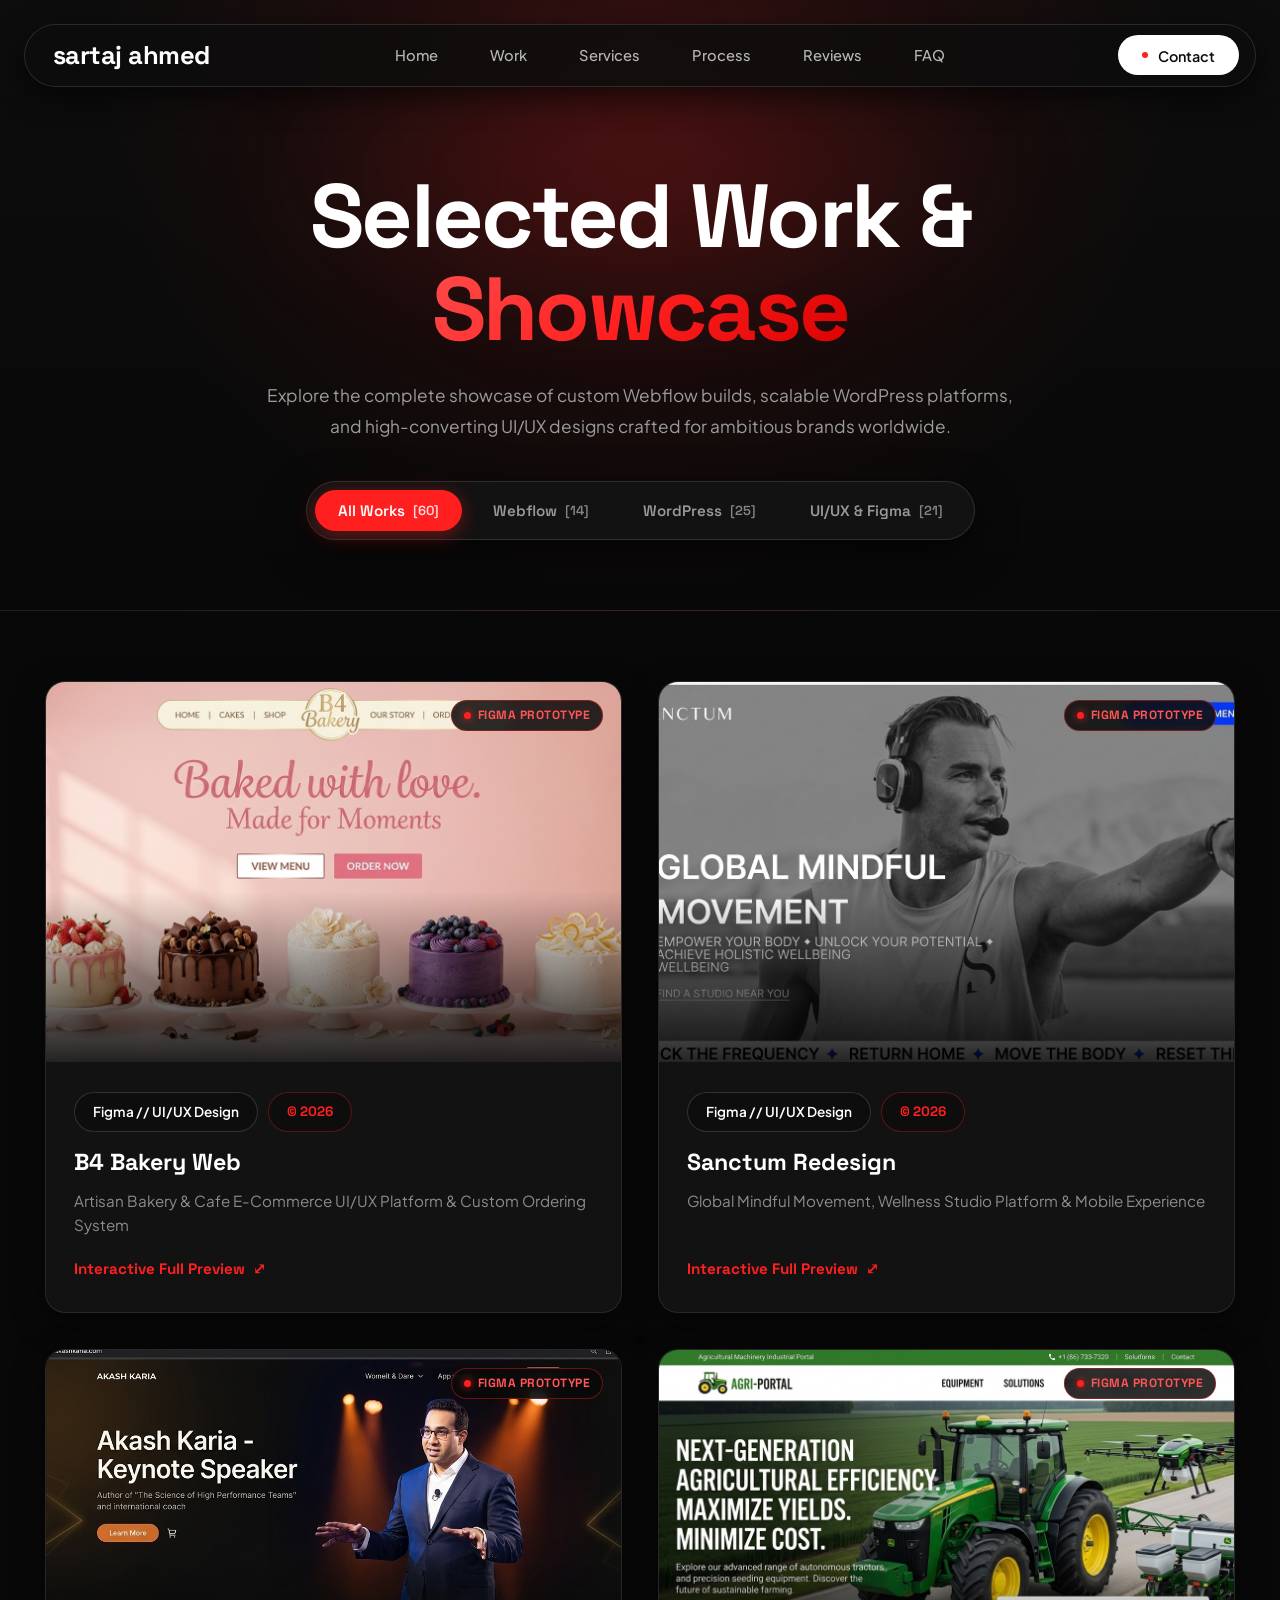
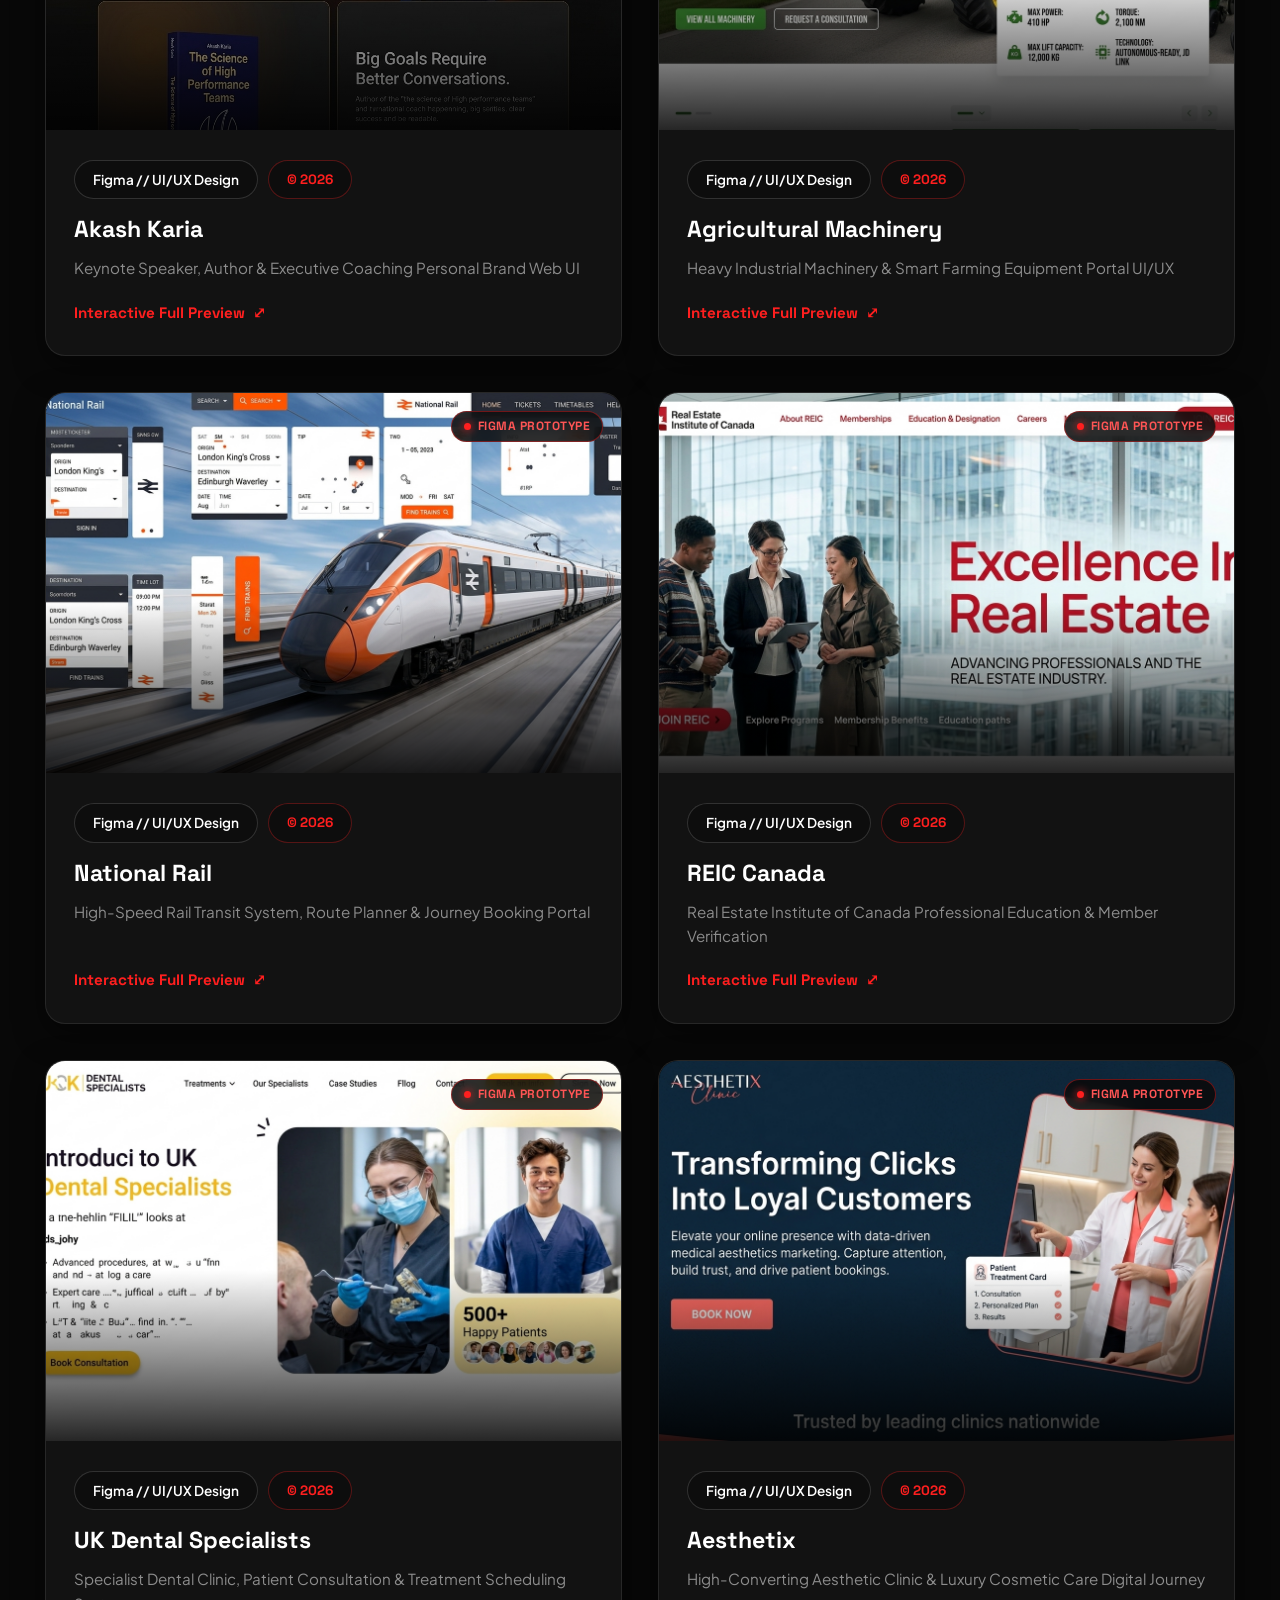
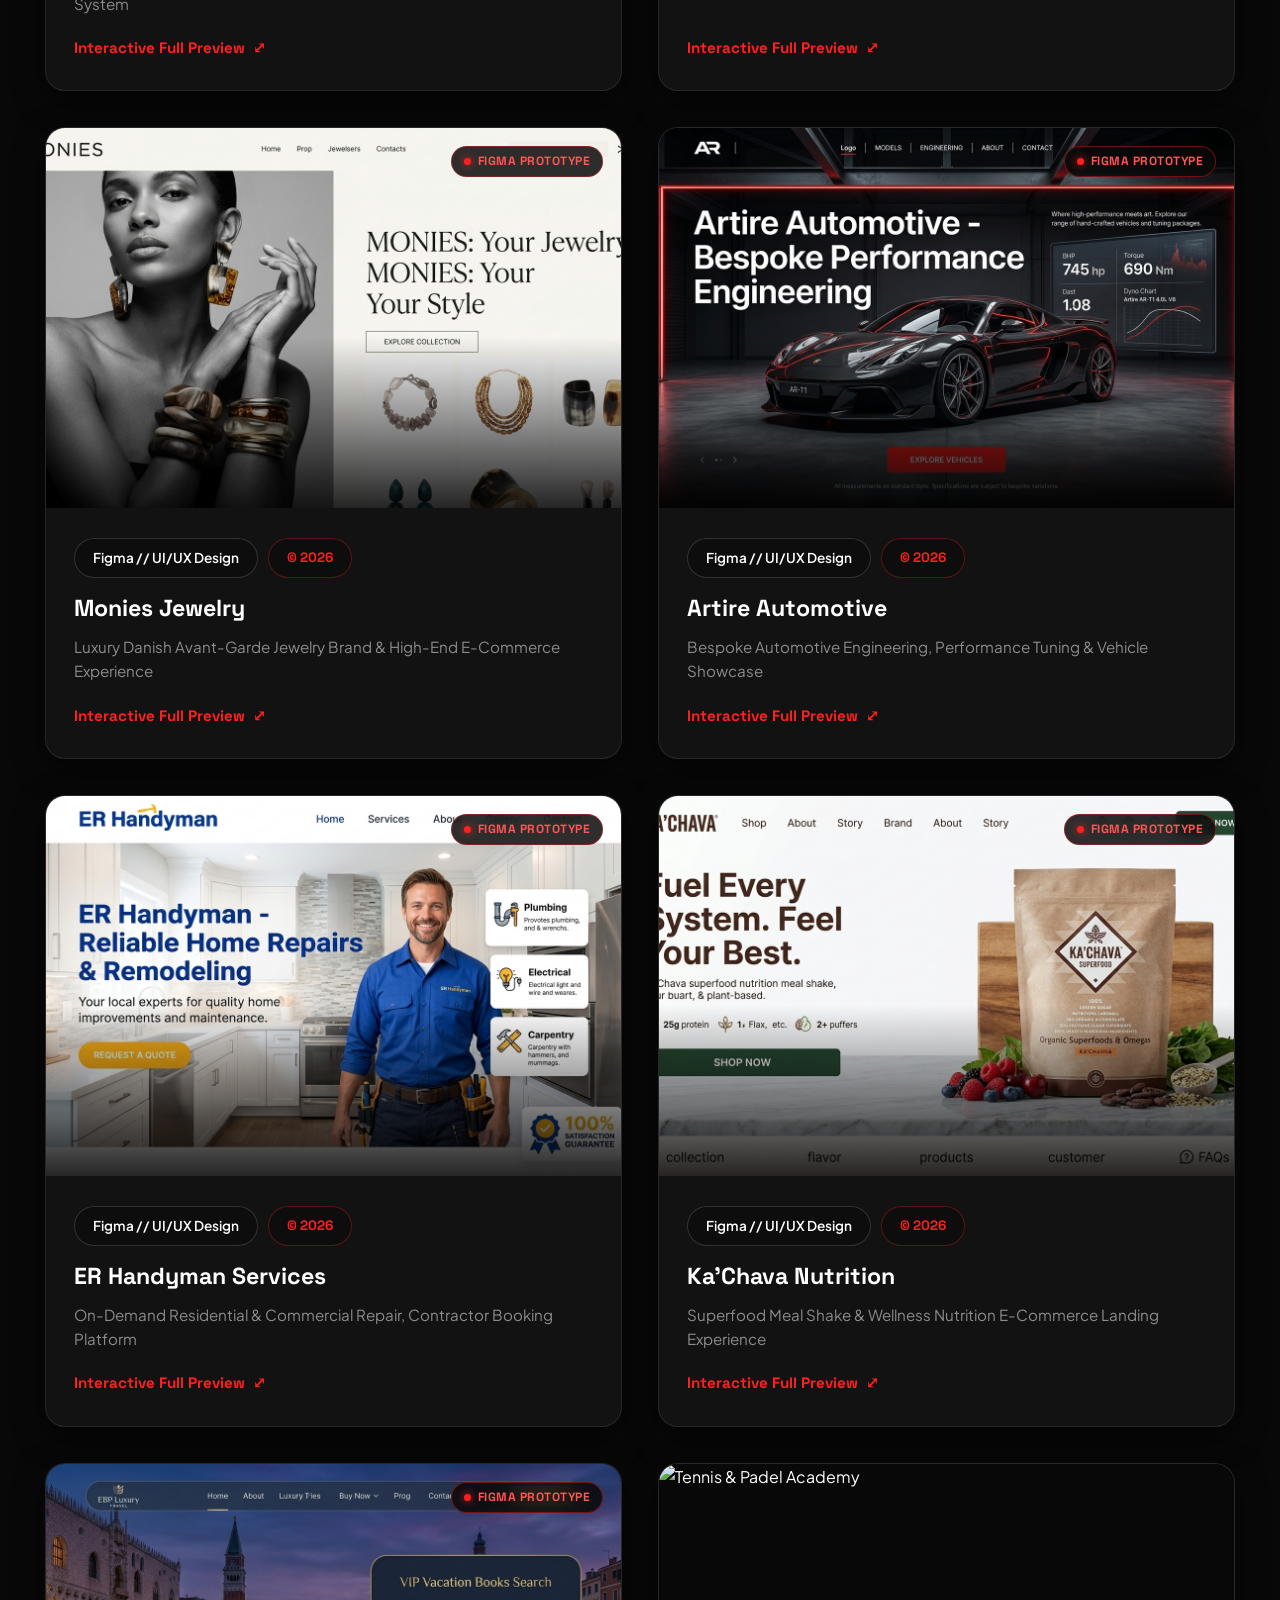
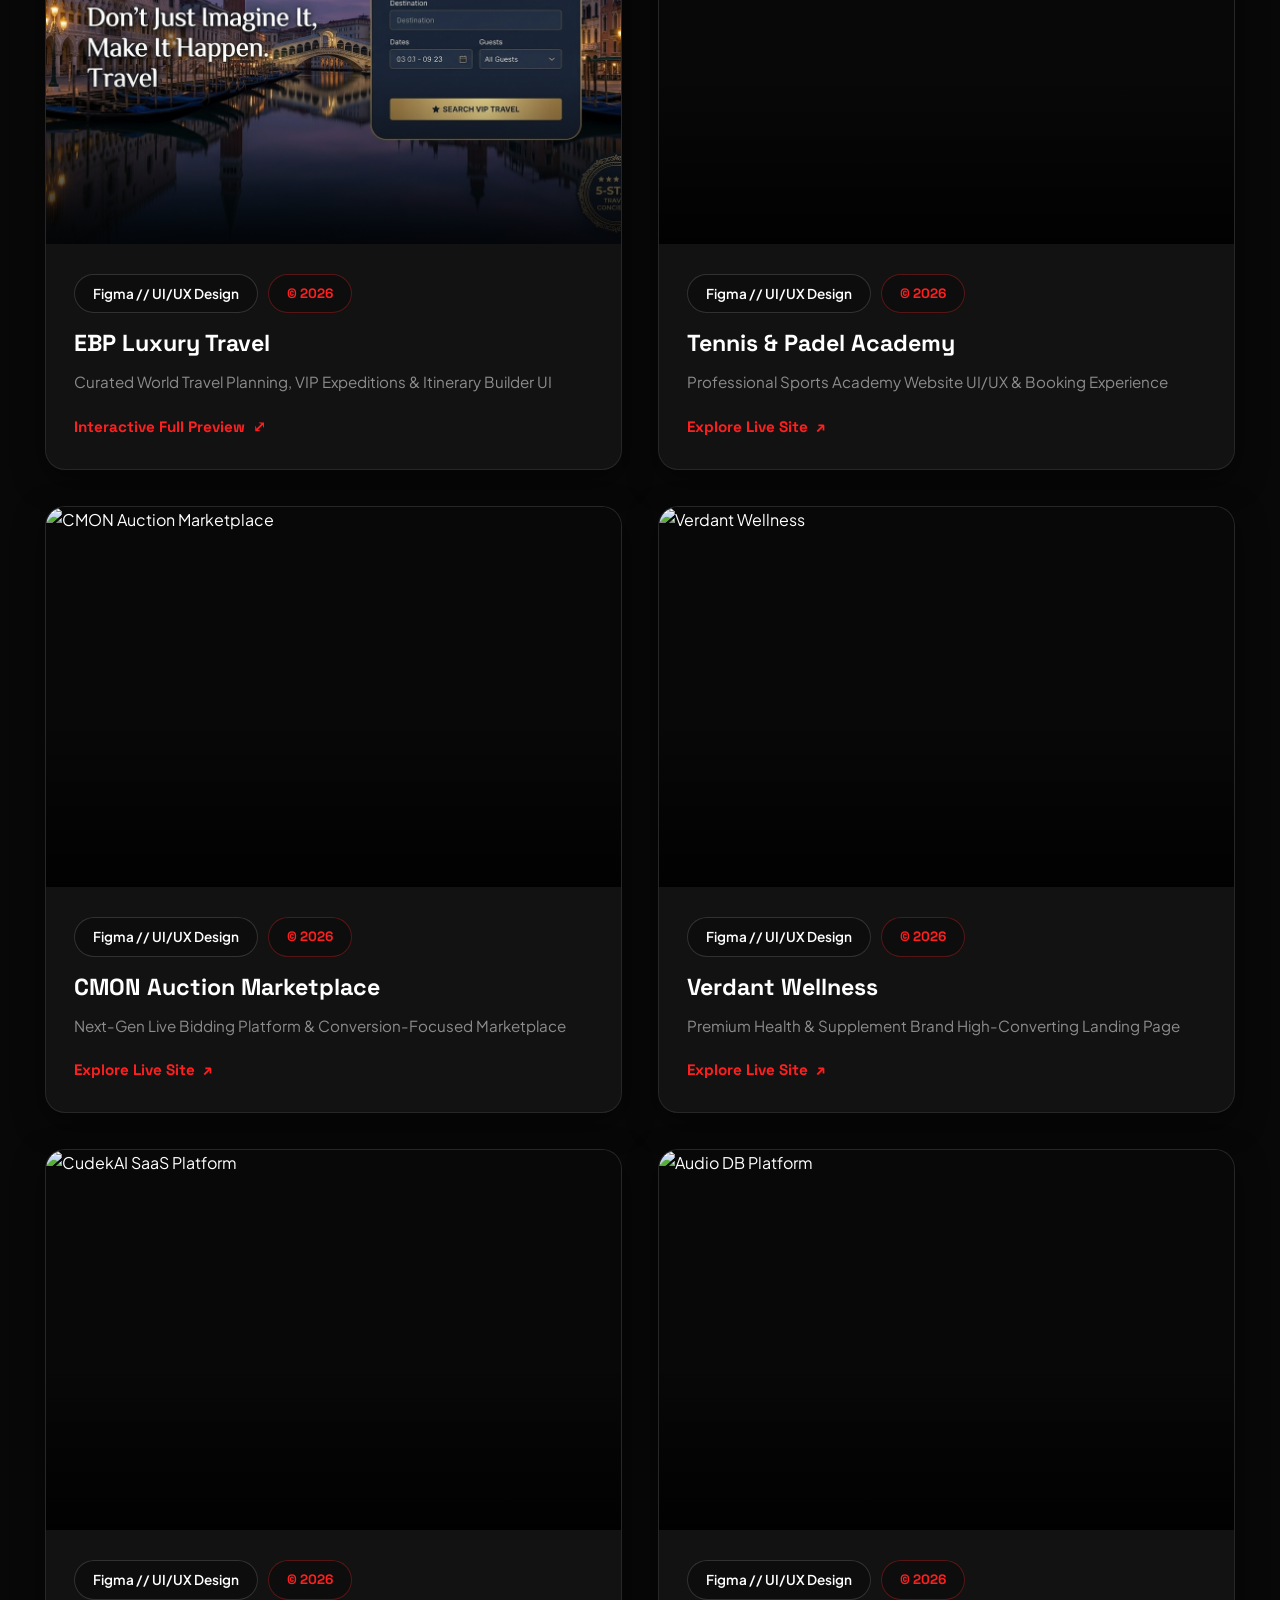
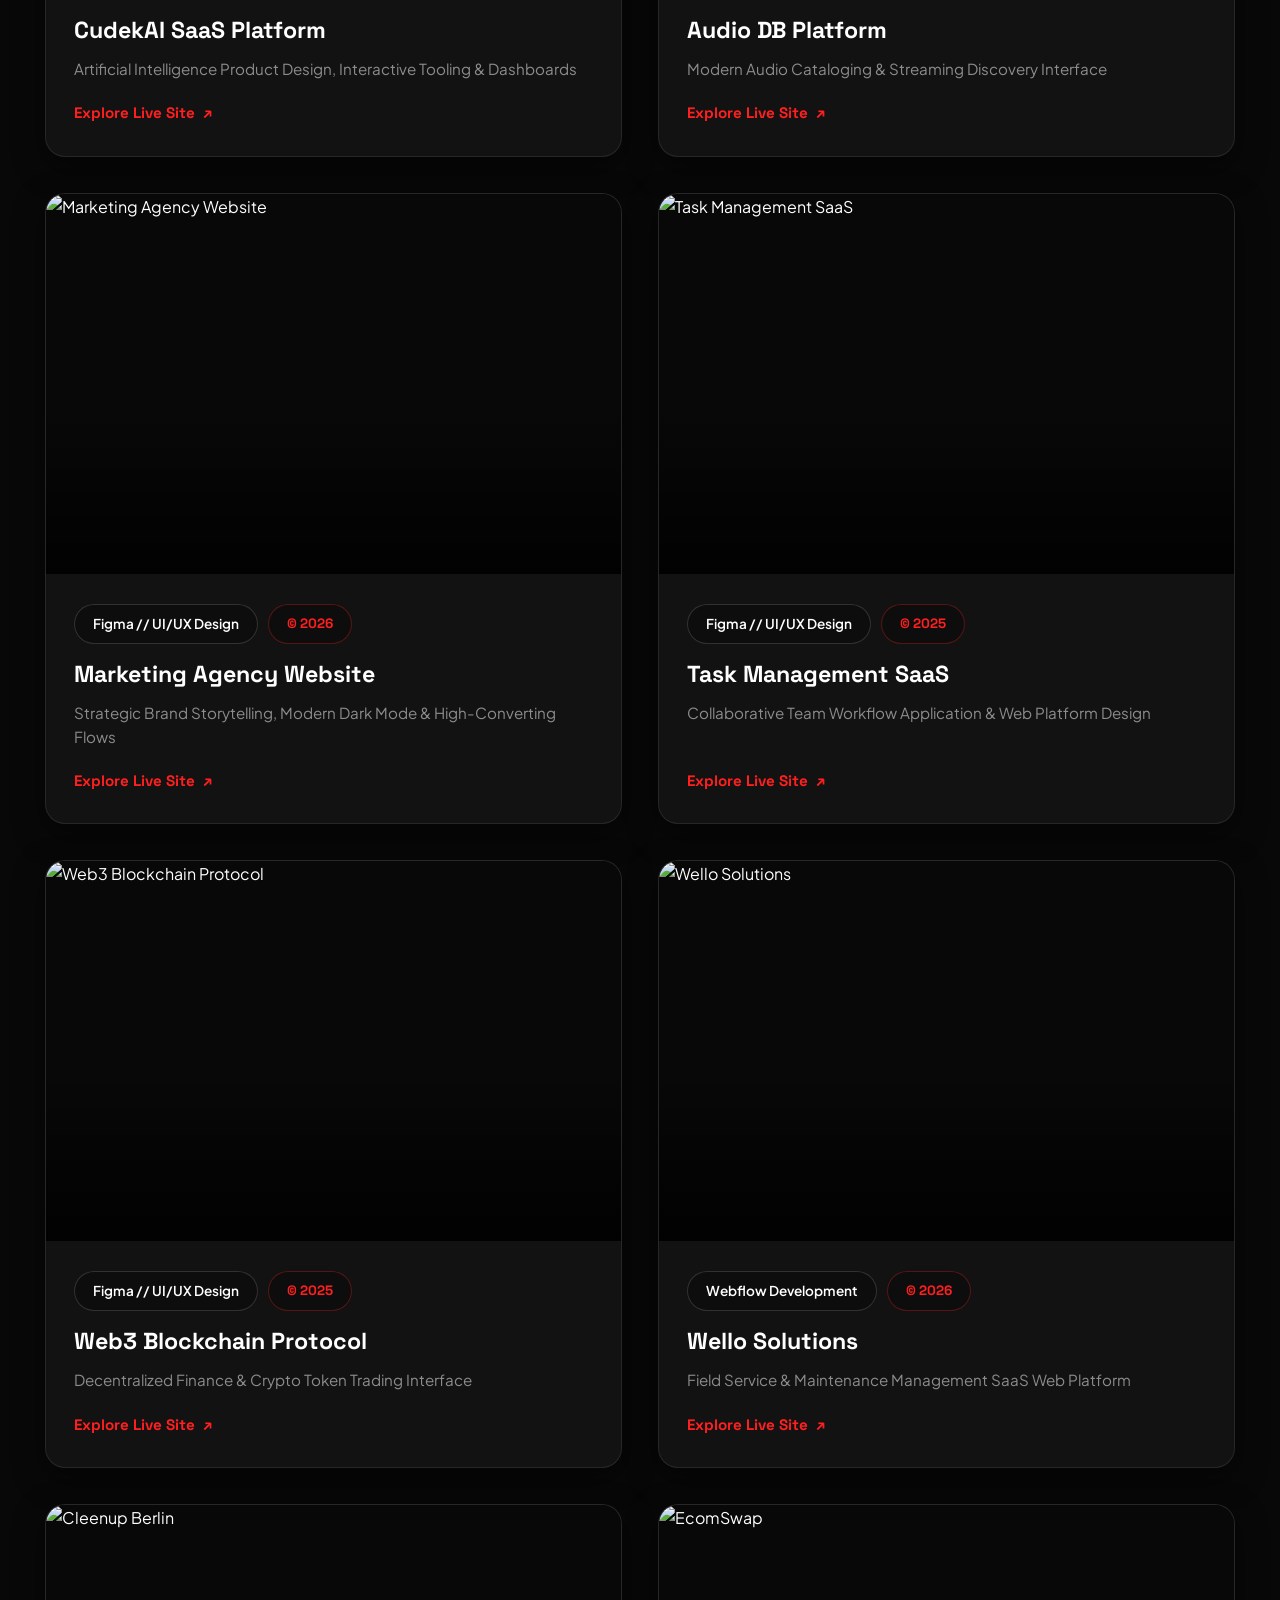
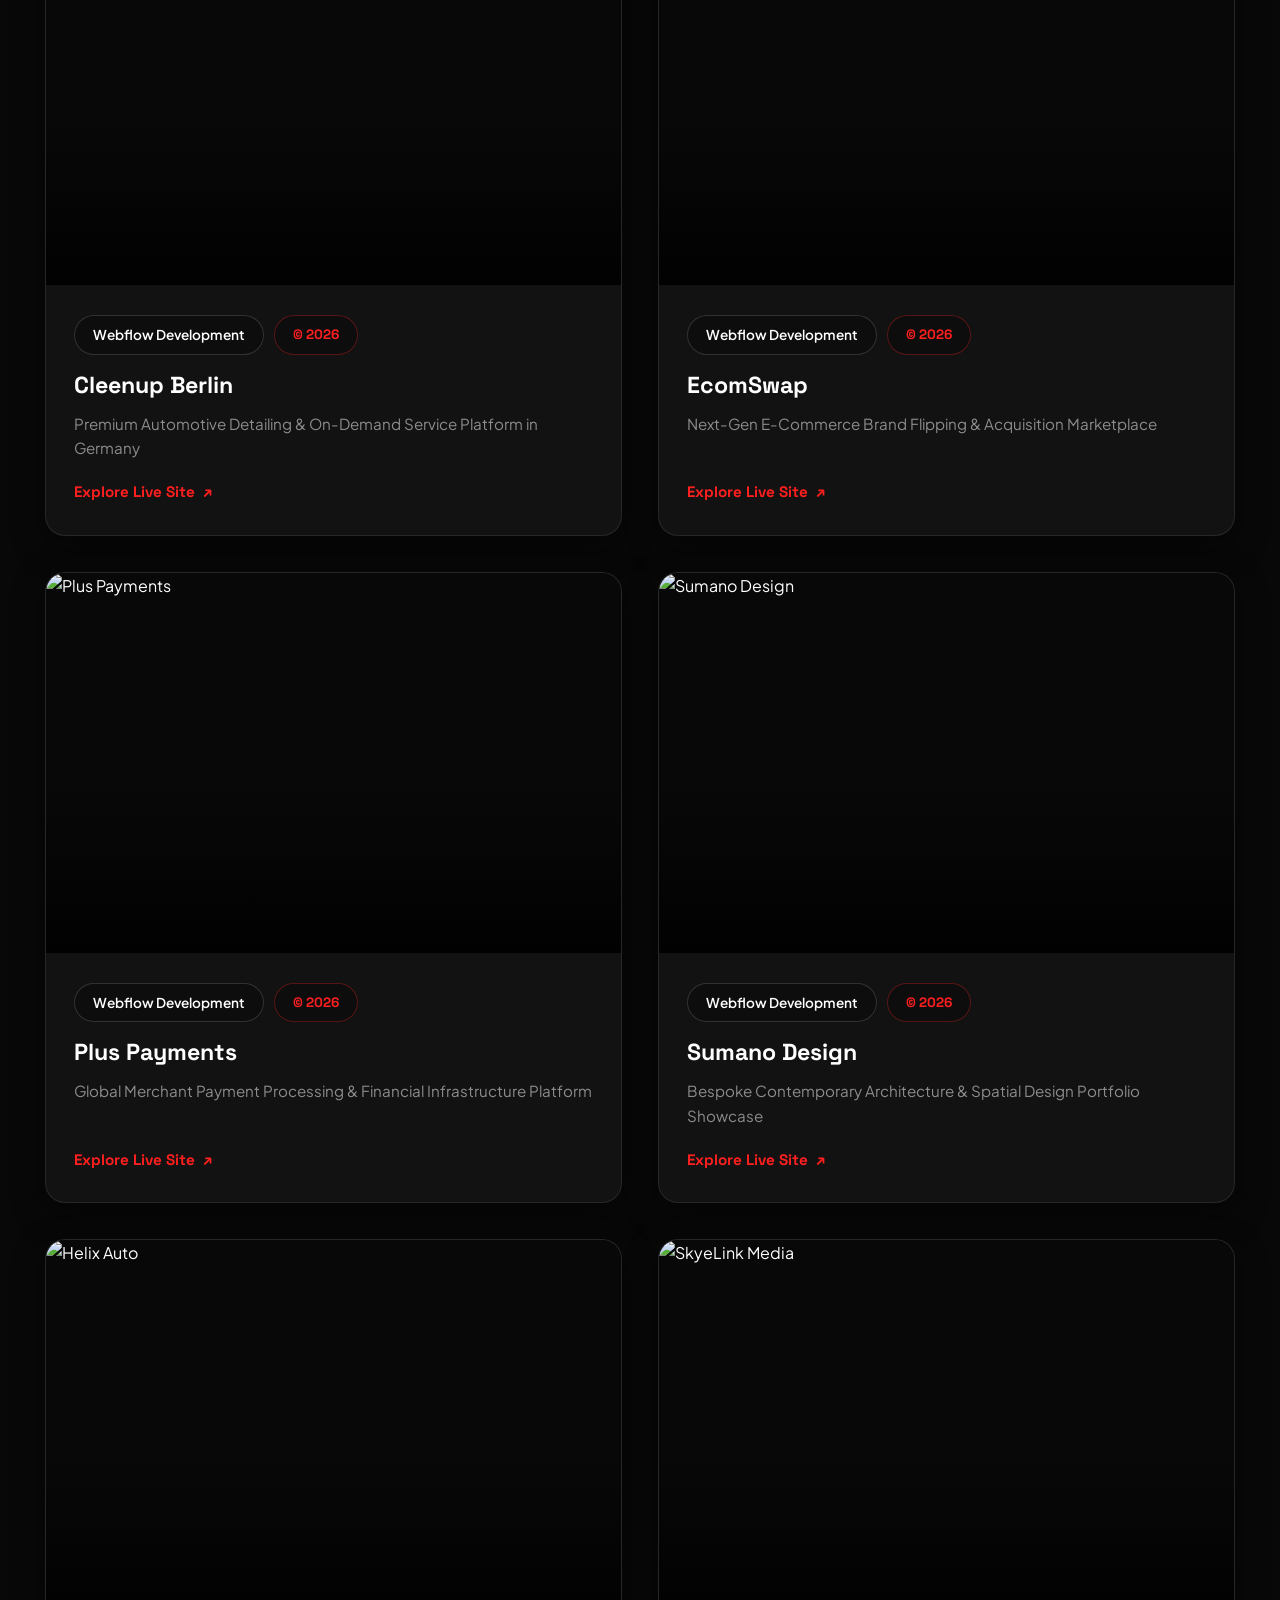
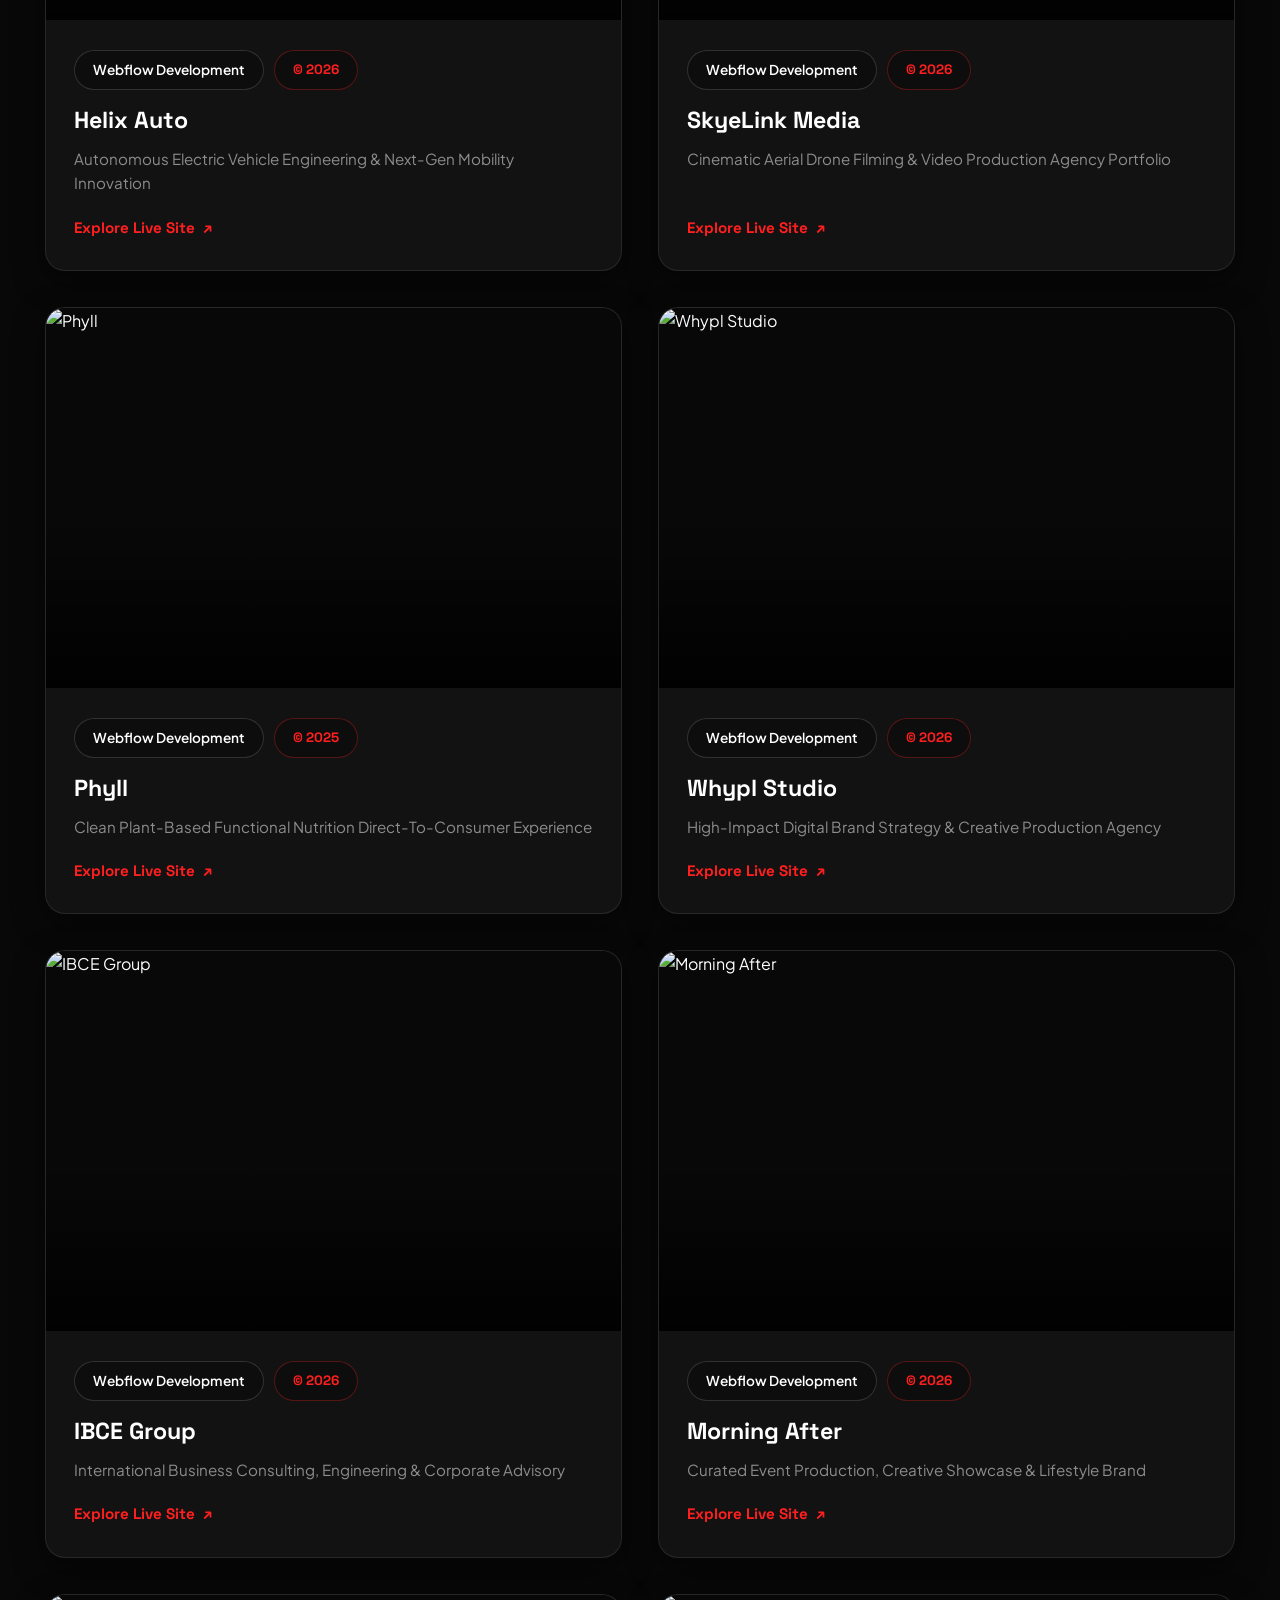
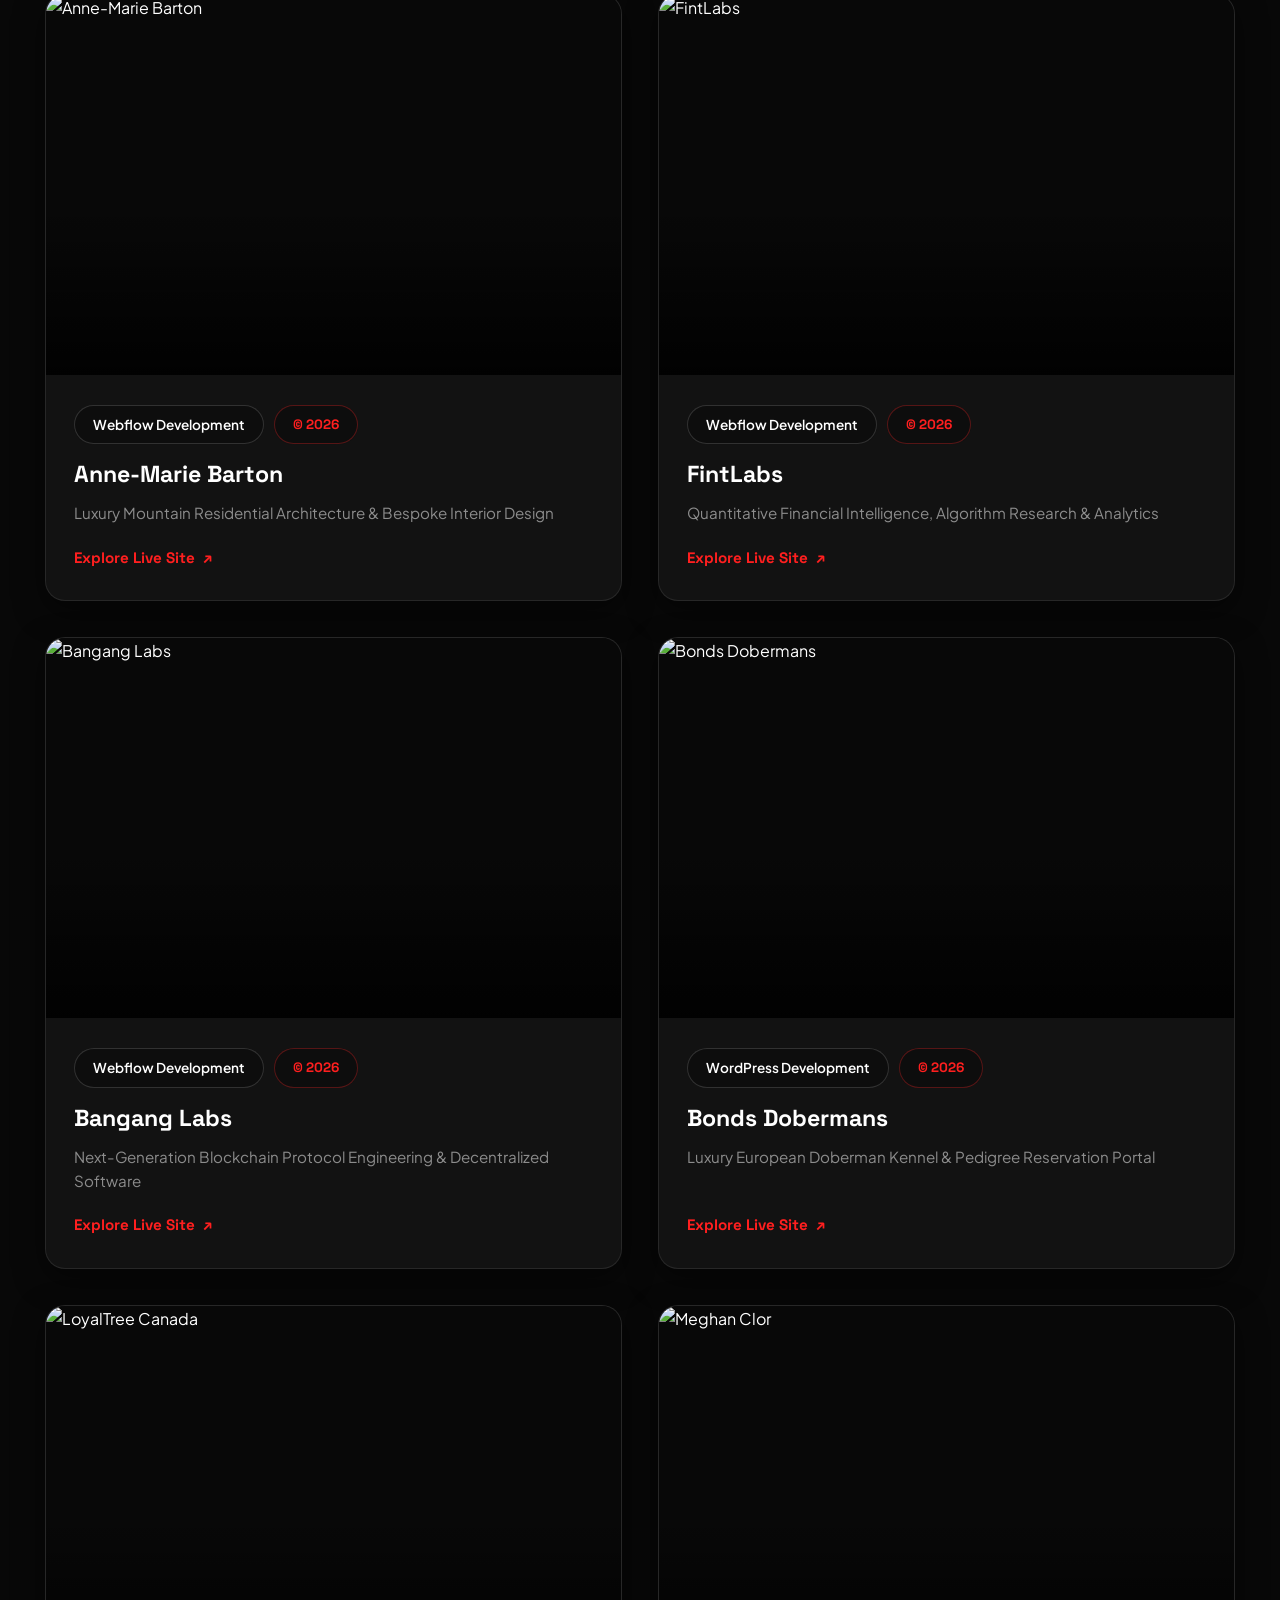
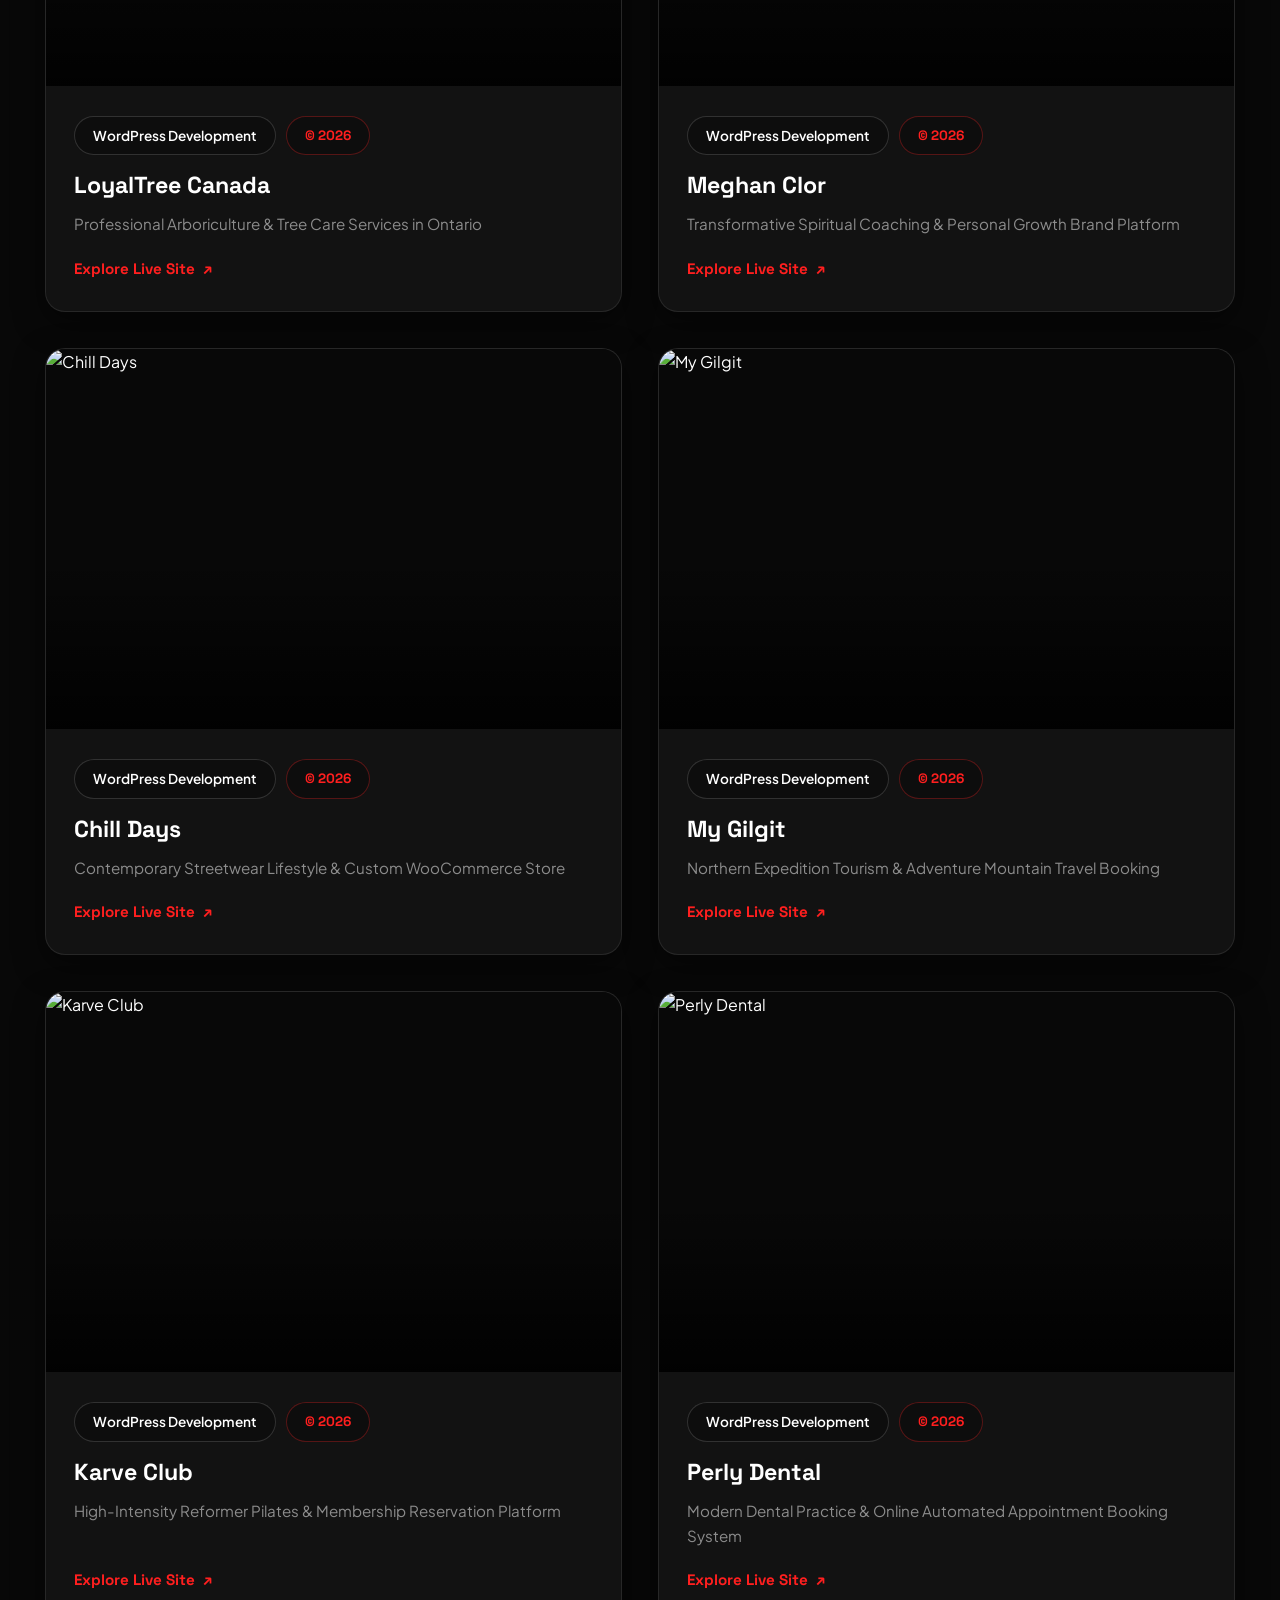
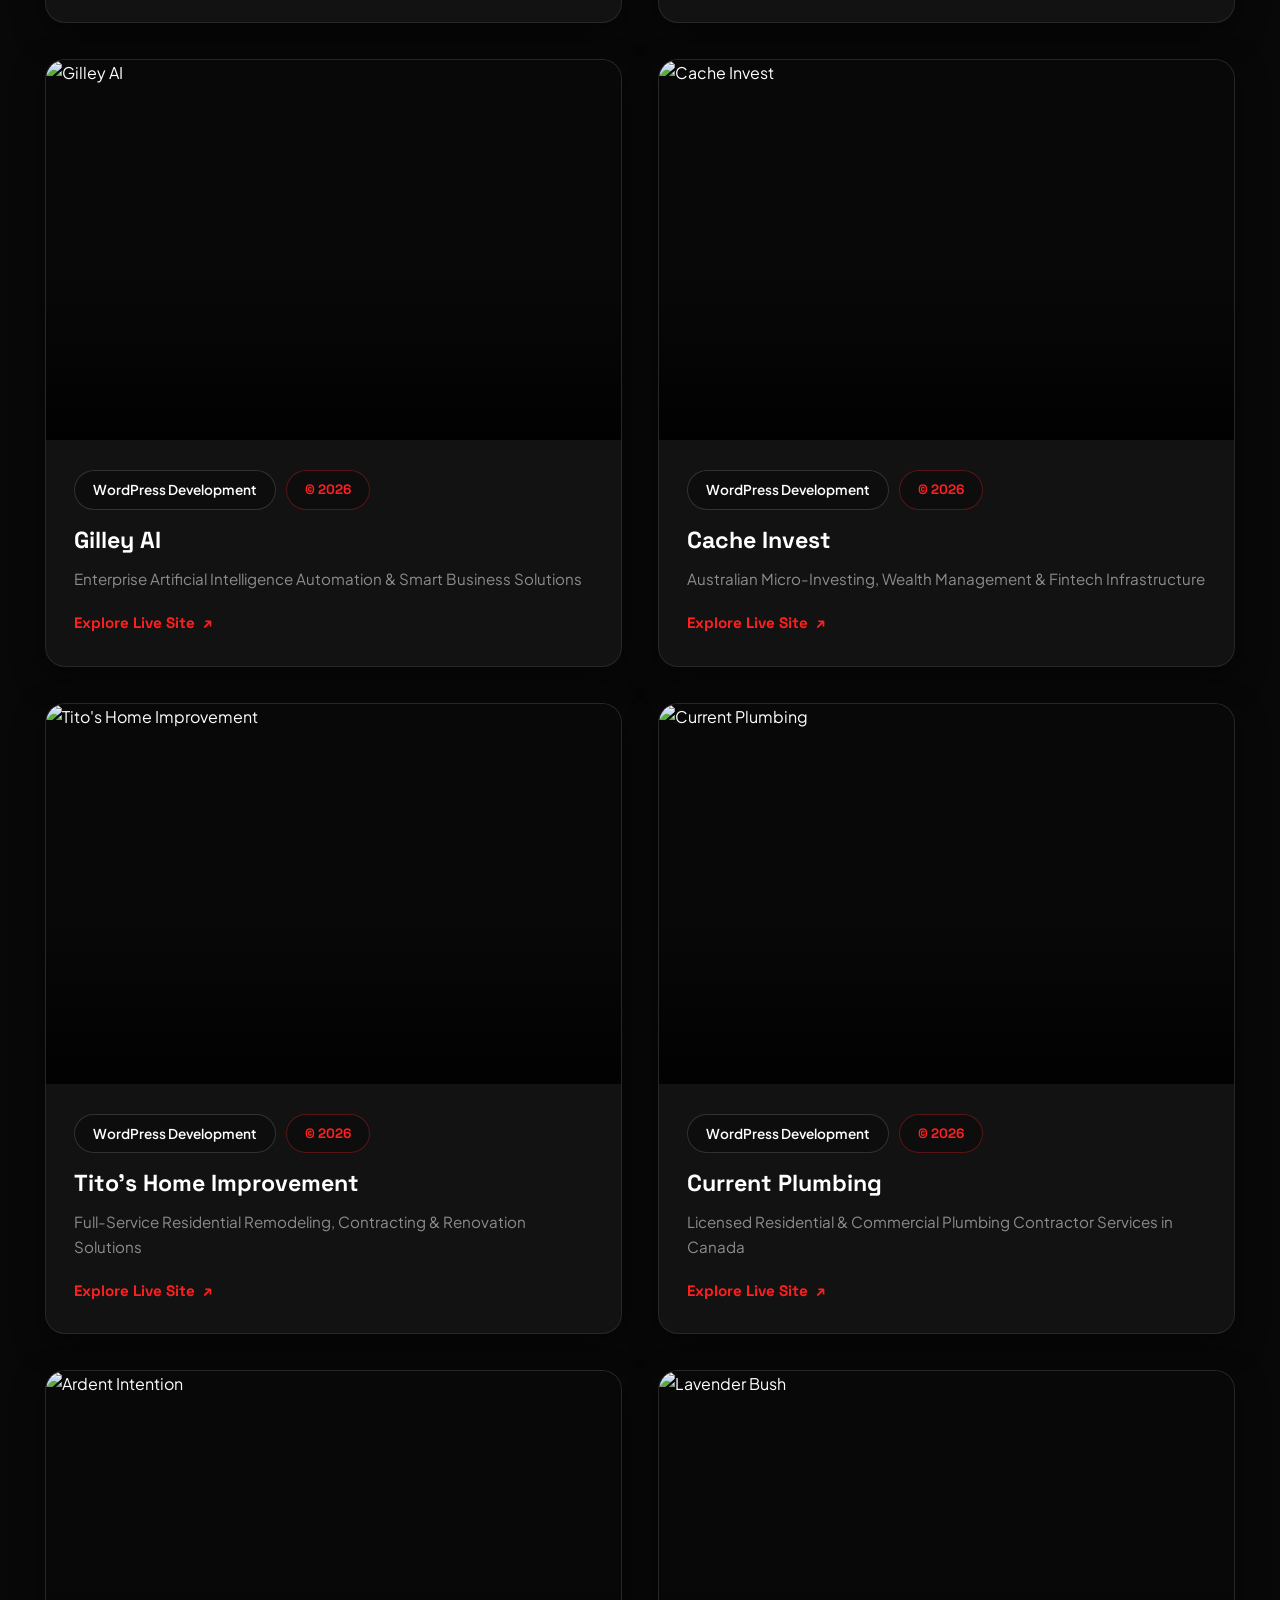
==== commit 906dd6c4: "Publish Sartaj Ahmed portfolio site" ====
--- a/projects.html
+++ b/projects.html
@@ -16,7 +16,7 @@
   <script src="https://cdnjs.cloudflare.com/ajax/libs/gsap/3.12.5/gsap.min.js"></script>
   <script src="https://cdnjs.cloudflare.com/ajax/libs/gsap/3.12.5/ScrollTrigger.min.js"></script>
   
-  <link rel="stylesheet" href="style.css?v=4.5">
+  <link rel="stylesheet" href="style.css?v=4.8">
 </head>
 <body class="archive-page">
 
@@ -127,6 +127,32 @@
             <span class="tab-count">[21]</span>
           </button>
         </div>
+
+        <!-- UI/UX & Figma Sub-Category Filter Nav -->
+        <div class="sub-filter-nav figma-sub-nav" id="figmaSubNav" aria-label="UI/UX &amp; Figma Subcategories">
+          <div class="sub-filter-tabs-wrapper">
+            <button class="sub-filter-tab-btn active" data-subfilter="all-figma">
+              <span class="sub-tab-label">All UI/UX</span>
+              <span class="sub-tab-count">[21]</span>
+            </button>
+            <button class="sub-filter-tab-btn" data-subfilter="website-ui">
+              <span class="sub-tab-label">Website UI/UX</span>
+              <span class="sub-tab-count">[19]</span>
+            </button>
+            <button class="sub-filter-tab-btn" data-subfilter="app-ui">
+              <span class="sub-tab-label">App UI/UX</span>
+              <span class="sub-tab-count">[6]</span>
+            </button>
+            <button class="sub-filter-tab-btn" data-subfilter="dashboards">
+              <span class="sub-tab-label">Dashboards</span>
+              <span class="sub-tab-count">[7]</span>
+            </button>
+            <button class="sub-filter-tab-btn" data-subfilter="saas">
+              <span class="sub-tab-label">SAAS</span>
+              <span class="sub-tab-count">[7]</span>
+            </button>
+          </div>
+        </div>
       </div>
     </div>
   </section>
@@ -136,7 +162,7 @@
     <div class="container">
       <div class="archive-projects-grid" id="archiveProjectsGrid">
         <!-- Figma Project: B4 Bakery Web -->
-        <div class="archive-project-card" data-category="figma" data-is-figma="true" id="card-b4-bakery"
+        <div class="archive-project-card" data-category="figma" data-is-figma="true" id="card-b4-bakery" data-subcategory="website-ui"
              data-figma-url="https://www.figma.com/design/VVjYVoYVRUVLhAIX3MzHK5/B4-Bakery-Web?node-id=0-1&t=gc3OpyC8N2XigpcA-1"
              data-figma-embed="https://embed.figma.com/design/VVjYVoYVRUVLhAIX3MzHK5/B4-Bakery-Web?node-id=0-1&embed-host=share"
              data-figma-title="B4 Bakery Web">
@@ -168,7 +194,7 @@
         </div>
 
         <!-- Figma Project: Sanctum Redesign -->
-        <div class="archive-project-card" data-category="figma" data-is-figma="true" id="card-sanctum-redesign"
+        <div class="archive-project-card" data-category="figma" data-is-figma="true" id="card-sanctum-redesign" data-subcategory="app-ui website-ui"
              data-figma-url="https://www.figma.com/design/JUKZQQsBNYzmxf8miDFkqM/Sanctum-Redesign?node-id=0-1&t=f2mXYh4E68Omd7Fx-1"
              data-figma-embed="https://embed.figma.com/design/JUKZQQsBNYzmxf8miDFkqM/Sanctum-Redesign?node-id=0-1&embed-host=share"
              data-figma-title="Sanctum Redesign">
@@ -200,7 +226,7 @@
         </div>
 
         <!-- Figma Project: Akash Karia -->
-        <div class="archive-project-card" data-category="figma" data-is-figma="true" id="card-akash-karia"
+        <div class="archive-project-card" data-category="figma" data-is-figma="true" id="card-akash-karia" data-subcategory="website-ui"
              data-figma-url="https://www.figma.com/design/4dt0vwm2hgHAqeDUBBps5s/Akash-Karia?node-id=0-1&t=KaBgdRxf0pj5DX6J-1"
              data-figma-embed="https://embed.figma.com/design/4dt0vwm2hgHAqeDUBBps5s/Akash-Karia?node-id=0-1&embed-host=share"
              data-figma-title="Akash Karia">
@@ -232,7 +258,7 @@
         </div>
 
         <!-- Figma Project: Agricultural Machinery -->
-        <div class="archive-project-card" data-category="figma" data-is-figma="true" id="card-agricultural-machinery"
+        <div class="archive-project-card" data-category="figma" data-is-figma="true" id="card-agricultural-machinery" data-subcategory="dashboards saas website-ui"
              data-figma-url="https://www.figma.com/design/0Itw4qnOzgY7PLDIiMQzVv/Agricultural-Machinery?node-id=0-1&t=xDtZNvrDgep73ptv-1"
              data-figma-embed="https://embed.figma.com/design/0Itw4qnOzgY7PLDIiMQzVv/Agricultural-Machinery?node-id=0-1&embed-host=share"
              data-figma-title="Agricultural Machinery">
@@ -264,7 +290,7 @@
         </div>
 
         <!-- Figma Project: National Rail -->
-        <div class="archive-project-card" data-category="figma" data-is-figma="true" id="card-national-rail"
+        <div class="archive-project-card" data-category="figma" data-is-figma="true" id="card-national-rail" data-subcategory="app-ui website-ui"
              data-figma-url="https://www.figma.com/design/3umsAgwRLEoErQ0LpDofiv/National-Rail?node-id=0-1&t=1MSsrrfleb4YTQbk-1"
              data-figma-embed="https://embed.figma.com/design/3umsAgwRLEoErQ0LpDofiv/National-Rail?node-id=0-1&embed-host=share"
              data-figma-title="National Rail">
@@ -296,7 +322,7 @@
         </div>
 
         <!-- Figma Project: REIC Canada -->
-        <div class="archive-project-card" data-category="figma" data-is-figma="true" id="card-reic-ca"
+        <div class="archive-project-card" data-category="figma" data-is-figma="true" id="card-reic-ca" data-subcategory="website-ui dashboards"
              data-figma-url="https://www.figma.com/design/clp6h4vEEmij0r6jgH7Dm6/reic.ca?node-id=0-1&t=aFgyCJUFiQJKdmsk-1"
              data-figma-embed="https://embed.figma.com/design/clp6h4vEEmij0r6jgH7Dm6/reic.ca?node-id=0-1&embed-host=share"
              data-figma-title="REIC Canada">
@@ -328,7 +354,7 @@
         </div>
 
         <!-- Figma Project: UK Dental Specialists -->
-        <div class="archive-project-card" data-category="figma" data-is-figma="true" id="card-ukds"
+        <div class="archive-project-card" data-category="figma" data-is-figma="true" id="card-ukds" data-subcategory="website-ui"
              data-figma-url="https://www.figma.com/design/Ht6tvWfQlHaifg8Gzg6gIV/UKDS?node-id=0-1&t=PwurHbw0SeoMYAF9-1"
              data-figma-embed="https://embed.figma.com/design/Ht6tvWfQlHaifg8Gzg6gIV/UKDS?node-id=0-1&embed-host=share"
              data-figma-title="UK Dental Specialists">
@@ -360,7 +386,7 @@
         </div>
 
         <!-- Figma Project: Aesthetix -->
-        <div class="archive-project-card" data-category="figma" data-is-figma="true" id="card-aesthetix"
+        <div class="archive-project-card" data-category="figma" data-is-figma="true" id="card-aesthetix" data-subcategory="website-ui"
              data-figma-url="https://www.figma.com/design/H0K0m1omq1GjXnIbG1RiHg/Aesthetix?node-id=0-1&t=sZP8JusjFpD51r1i-1"
              data-figma-embed="https://embed.figma.com/design/H0K0m1omq1GjXnIbG1RiHg/Aesthetix?node-id=0-1&embed-host=share"
              data-figma-title="Aesthetix">
@@ -392,7 +418,7 @@
         </div>
 
         <!-- Figma Project: Monies Jewelry -->
-        <div class="archive-project-card" data-category="figma" data-is-figma="true" id="card-monies-jewelry"
+        <div class="archive-project-card" data-category="figma" data-is-figma="true" id="card-monies-jewelry" data-subcategory="website-ui"
              data-figma-url="https://www.figma.com/design/lQYm1fWgBJKGHrTrKF1SHL/Monies-Jewelry?node-id=0-1&t=iPbm51NjGyAIFsoC-1"
              data-figma-embed="https://embed.figma.com/design/lQYm1fWgBJKGHrTrKF1SHL/Monies-Jewelry?node-id=0-1&embed-host=share"
              data-figma-title="Monies Jewelry">
@@ -424,7 +450,7 @@
         </div>
 
         <!-- Figma Project: Artire Automotive -->
-        <div class="archive-project-card" data-category="figma" data-is-figma="true" id="card-artireautomotive"
+        <div class="archive-project-card" data-category="figma" data-is-figma="true" id="card-artireautomotive" data-subcategory="website-ui"
              data-figma-url="https://www.figma.com/design/xnCnYG7fE8Z0ylkC3Gqmjl/Artireautomotive?node-id=0-1&t=ALafM5Hj0chlGCi3-1"
              data-figma-embed="https://embed.figma.com/design/xnCnYG7fE8Z0ylkC3Gqmjl/Artireautomotive?node-id=0-1&embed-host=share"
              data-figma-title="Artire Automotive">
@@ -456,7 +482,7 @@
         </div>
 
         <!-- Figma Project: ER Handyman Services -->
-        <div class="archive-project-card" data-category="figma" data-is-figma="true" id="card-erhabdyman"
+        <div class="archive-project-card" data-category="figma" data-is-figma="true" id="card-erhabdyman" data-subcategory="app-ui website-ui"
              data-figma-url="https://www.figma.com/design/V9wLwy8iNJb6oOiRBHeOiu/Erhabdyman?node-id=0-1&t=J4whEWCXX0KwEr3M-1"
              data-figma-embed="https://embed.figma.com/design/V9wLwy8iNJb6oOiRBHeOiu/Erhabdyman?node-id=0-1&embed-host=share"
              data-figma-title="ER Handyman Services">
@@ -488,7 +514,7 @@
         </div>
 
         <!-- Figma Project: Ka'Chava Nutrition -->
-        <div class="archive-project-card" data-category="figma" data-is-figma="true" id="card-untitled-saas"
+        <div class="archive-project-card" data-category="figma" data-is-figma="true" id="card-untitled-saas" data-subcategory="website-ui"
              data-figma-url="https://www.figma.com/design/dbTQ5aUlTU50o753qoSLvA/Untitled?node-id=0-1&t=UwttJF0h4KvUBIZq-1"
              data-figma-embed="https://embed.figma.com/design/dbTQ5aUlTU50o753qoSLvA/Untitled?node-id=0-1&embed-host=share"
              data-figma-title="Ka'Chava Nutrition">
@@ -520,7 +546,7 @@
         </div>
 
         <!-- Figma Project: EBP Luxury Travel -->
-        <div class="archive-project-card" data-category="figma" data-is-figma="true" id="card-ebp-layout-4"
+        <div class="archive-project-card" data-category="figma" data-is-figma="true" id="card-ebp-layout-4" data-subcategory="website-ui saas"
              data-figma-url="https://www.figma.com/design/tL298ltmoHi29QAFBjMGsd/EBP---Layout-4?node-id=0-1&t=NtQHWBcUO41F5BWY-1"
              data-figma-embed="https://embed.figma.com/design/tL298ltmoHi29QAFBjMGsd/EBP---Layout-4?node-id=0-1&embed-host=share"
              data-figma-title="EBP Luxury Travel">
@@ -551,7 +577,7 @@
           </div>
         </div>
 
-<div class="archive-project-card" data-category="figma" id="card-tennis">
+<div class="archive-project-card" data-category="figma" id="card-tennis" data-subcategory="website-ui app-ui">
           <a href="https://www.behance.net/gallery/249720309/Tennis-Padel-Academy-Website-Design" target="_blank" rel="noopener noreferrer" class="archive-card-link">
             <div class="archive-card-media">
               <img src="https://mir-s3-cdn-cf.behance.net/projects/max_808/de34e0249720309.Y3JvcCwxOTYzLDE1MzYsNDMsMA.jpg" alt="Tennis & Padel Academy" class="archive-card-img" loading="lazy">
@@ -575,7 +601,7 @@
           </a>
         </div>
 
-<div class="archive-project-card" data-category="figma" id="card-cmon">
+<div class="archive-project-card" data-category="figma" id="card-cmon" data-subcategory="dashboards saas website-ui">
           <a href="https://www.behance.net/gallery/244758737/CMON-Online-Auction-Marketplace-Web-UIUX-Design" target="_blank" rel="noopener noreferrer" class="archive-card-link">
             <div class="archive-card-media">
               <img src="https://mir-s3-cdn-cf.behance.net/projects/max_808/8bab6b244758737.Y3JvcCwxNDQwLDExMjYsMCww.jpg" alt="CMON Auction Marketplace" class="archive-card-img" loading="lazy">
@@ -599,7 +625,7 @@
           </a>
         </div>
 
-<div class="archive-project-card" data-category="figma" id="card-verdant">
+<div class="archive-project-card" data-category="figma" id="card-verdant" data-subcategory="website-ui">
           <a href="https://www.behance.net/gallery/244726329/Verdant-Supplement-Wellness-Landing-Page" target="_blank" rel="noopener noreferrer" class="archive-card-link">
             <div class="archive-card-media">
               <img src="https://mir-s3-cdn-cf.behance.net/projects/max_808/ff2f1a244726329.Y3JvcCw1MjU2LDQxMTEsMCwyNDc.jpg" alt="Verdant Wellness" class="archive-card-img" loading="lazy">
@@ -623,7 +649,7 @@
           </a>
         </div>
 
-<div class="archive-project-card" data-category="figma" id="card-cudekai">
+<div class="archive-project-card" data-category="figma" id="card-cudekai" data-subcategory="saas dashboards website-ui">
           <a href="https://www.behance.net/gallery/244723199/Saas-product-Website-Design" target="_blank" rel="noopener noreferrer" class="archive-card-link">
             <div class="archive-card-media">
               <img src="https://mir-s3-cdn-cf.behance.net/projects/max_808/9a987e244723199.Y3JvcCwxMTMzLDg4NiwzMzMsMzMyNQ.png" alt="CudekAI SaaS Platform" class="archive-card-img" loading="lazy">
@@ -647,7 +673,7 @@
           </a>
         </div>
 
-<div class="archive-project-card" data-category="figma" id="card-audiodb">
+<div class="archive-project-card" data-category="figma" id="card-audiodb" data-subcategory="saas dashboards app-ui">
           <a href="https://www.behance.net/gallery/244723543/Audio-DB-Website-ui-ux-figma-design" target="_blank" rel="noopener noreferrer" class="archive-card-link">
             <div class="archive-card-media">
               <img src="https://mir-s3-cdn-cf.behance.net/projects/max_808/063716244723543.Y3JvcCwxMzY5LDEwNzEsMzAsMjc.jpg" alt="Audio DB Platform" class="archive-card-img" loading="lazy">
@@ -671,7 +697,7 @@
           </a>
         </div>
 
-<div class="archive-project-card" data-category="figma" id="card-agency">
+<div class="archive-project-card" data-category="figma" id="card-agency" data-subcategory="website-ui">
           <a href="https://www.behance.net/gallery/244723023/Marketing-Agency-Website-ui-ux-design" target="_blank" rel="noopener noreferrer" class="archive-card-link">
             <div class="archive-card-media">
               <img src="https://mir-s3-cdn-cf.behance.net/projects/max_808/80b825244723023.Y3JvcCwyNzAwLDIxMTEsMCwyMDE1Ng.png" alt="Marketing Agency Website" class="archive-card-img" loading="lazy">
@@ -695,7 +721,7 @@
           </a>
         </div>
 
-<div class="archive-project-card" data-category="figma" id="card-taskapp">
+<div class="archive-project-card" data-category="figma" id="card-taskapp" data-subcategory="saas app-ui dashboards">
           <a href="https://www.behance.net/gallery/239250135/Task-Management-App-and-landing-page-design" target="_blank" rel="noopener noreferrer" class="archive-card-link">
             <div class="archive-card-media">
               <img src="https://mir-s3-cdn-cf.behance.net/projects/max_808/9bbdec239250135.Y3JvcCwxMjc0LDk5Niw3Miw5.jpg" alt="Task Management SaaS" class="archive-card-img" loading="lazy">
@@ -719,7 +745,7 @@
           </a>
         </div>
 
-<div class="archive-project-card" data-category="figma" id="card-web3">
+<div class="archive-project-card" data-category="figma" id="card-web3" data-subcategory="saas dashboards website-ui">
           <a href="https://www.behance.net/gallery/232260369/Web3-Blockchain-UI-UX-Design" target="_blank" rel="noopener noreferrer" class="archive-card-link">
             <div class="archive-card-media">
               <img src="https://mir-s3-cdn-cf.behance.net/projects/max_808/f6667b232260369.Y3JvcCwxNDQwLDExMjYsMCwzNTQ2.jpg" alt="Web3 Blockchain Protocol" class="archive-card-img" loading="lazy">
@@ -1789,10 +1815,6 @@
           <h3 class="figma-modal-title" id="modalFigmaTitle">Project Title</h3>
         </div>
         <div class="figma-modal-controls">
-          <a href="#" target="_blank" rel="noopener noreferrer" class="figma-modal-btn btn-open-figma" id="modalOpenFigmaBtn">
-            <span>Open in Figma</span>
-            <span>↗</span>
-          </a>
           <button class="figma-modal-btn btn-close-modal" id="modalCloseBtn" aria-label="Close Preview">✕</button>
         </div>
       </div>
@@ -1801,7 +1823,25 @@
           <div class="figma-spinner"></div>
           <div class="figma-modal-loader-text">Loading Interactive Figma Prototype...</div>
         </div>
+        <!-- Floating center hint when modal opens -->
+        <div class="figma-center-hint" id="figmaCenterHint" aria-live="polite">
+          <svg class="mouse-scroll-icon" width="20" height="20" viewBox="0 0 24 24" fill="none" stroke="currentColor" stroke-width="2" stroke-linecap="round" stroke-linejoin="round">
+            <rect x="6" y="3" width="12" height="18" rx="6"></rect>
+            <line x1="12" y1="7" x2="12" y2="11" class="mouse-wheel-dot"></line>
+          </svg>
+          <span>Use <kbd class="figma-kbd">Ctrl</kbd> + scroll for zoom in and zoom out</span>
+        </div>
         <iframe class="figma-embed-frame" id="figmaEmbedFrame" src="" allowfullscreen></iframe>
+        <!-- Floating center zoom pill (avoids obstructing Figma bottom-right zoom controls) -->
+        <div class="figma-zoom-pill-float" role="status">
+          <div class="figma-zoom-pill">
+            <svg class="mouse-scroll-icon" width="16" height="16" viewBox="0 0 24 24" fill="none" stroke="currentColor" stroke-width="2" stroke-linecap="round" stroke-linejoin="round">
+              <rect x="6" y="3" width="12" height="18" rx="6"></rect>
+              <line x1="12" y1="7" x2="12" y2="11" class="mouse-wheel-dot"></line>
+            </svg>
+            <span>Use <kbd class="figma-kbd">Ctrl</kbd> + scroll for zoom in and zoom out</span>
+          </div>
+        </div>
       </div>
     </div>
   </div>
@@ -1811,67 +1851,127 @@
 
   <script>
     document.addEventListener('DOMContentLoaded', () => {
-      // 1. Category Filtering
+      // 1. Category & Subcategory Filtering
       const tabBtns = document.querySelectorAll('.archive-filter-nav .filter-tab-btn');
+      const subFilterNav = document.getElementById('figmaSubNav');
+      const subTabBtns = document.querySelectorAll('.sub-filter-nav .sub-filter-tab-btn');
       const cards = document.querySelectorAll('.archive-project-card');
 
-      function filterArchive(cat) {
-        const targetCat = (cat === 'uiux') ? 'figma' : cat;
-
+      let currentCat = 'all';
+      let currentSubCat = 'all-figma';
+
+      function filterArchive(cat, subCat) {
+        if (cat !== undefined) {
+          currentCat = (cat === 'uiux') ? 'figma' : cat;
+        }
+        if (subCat !== undefined) {
+          currentSubCat = subCat;
+        } else if (currentCat !== 'figma') {
+          currentSubCat = 'all-figma';
+        }
+
+        // Update Main Category Tabs
         tabBtns.forEach(btn => {
           const btnCat = btn.getAttribute('data-filter');
-          btn.classList.toggle('active', btnCat === targetCat || (targetCat === 'figma' && btnCat === 'uiux'));
+          btn.classList.toggle('active', btnCat === currentCat || (currentCat === 'figma' && btnCat === 'uiux'));
         });
 
+        // Expand/Collapse Subcategory Filter Nav
+        if (currentCat === 'figma') {
+          if (subFilterNav) subFilterNav.classList.add('is-visible');
+        } else {
+          if (subFilterNav) subFilterNav.classList.remove('is-visible');
+        }
+
+        // Update Subcategory Tabs
+        subTabBtns.forEach(btn => {
+          const btnSub = btn.getAttribute('data-subfilter');
+          btn.classList.toggle('active', btnSub === currentSubCat);
+        });
+
+        // Filter Grid Cards with Smooth Fade Transition
         cards.forEach(card => {
           const cardCat = card.getAttribute('data-category');
-          const isMatch = targetCat === 'all' || 
-                          cardCat === targetCat || 
-                          (targetCat === 'figma' && (cardCat === 'figma' || cardCat === 'uiux')) ||
-                          (targetCat === 'uiux' && (cardCat === 'figma' || cardCat === 'uiux'));
+          const isFigma = (cardCat === 'figma' || cardCat === 'uiux' || card.getAttribute('data-is-figma') === 'true');
+          const subcatAttr = card.getAttribute('data-subcategory') || '';
+          const cardSubcats = subcatAttr.toLowerCase().split(/\s+/);
+          
+          let isMatch = false;
+
+          if (currentCat === 'all') {
+            isMatch = true;
+          } else if (currentCat === 'figma') {
+            if (isFigma) {
+              if (currentSubCat === 'all-figma') {
+                isMatch = true;
+              } else {
+                isMatch = cardSubcats.includes(currentSubCat);
+              }
+            }
+          } else {
+            isMatch = (cardCat === currentCat);
+          }
 
           if (isMatch) {
             card.style.display = 'flex';
-            card.style.opacity = '1';
+            card.classList.remove('card-fade-in');
+            void card.offsetWidth;
+            card.classList.add('card-fade-in');
           } else {
             card.style.display = 'none';
-            card.style.opacity = '0';
           }
         });
       }
 
-      // Read ?category=... from URL
+      // Read ?category=... & ?sub=... from URL
       const urlParams = new URLSearchParams(window.location.search);
       const initialCat = urlParams.get('category') || 'all';
-      filterArchive(initialCat);
-
-      // Handle Tab Clicks
+      const initialSub = urlParams.get('sub') || 'all-figma';
+      filterArchive(initialCat, initialSub);
+
+      // Handle Main Category Tab Clicks
       tabBtns.forEach(btn => {
         btn.addEventListener('click', () => {
           const selectedCat = btn.getAttribute('data-filter');
           const newUrl = window.location.pathname + '?category=' + selectedCat;
           window.history.pushState({ path: newUrl }, '', newUrl);
-          filterArchive(selectedCat);
+          filterArchive(selectedCat, 'all-figma');
+        });
+      });
+
+      // Handle Subcategory Tab Clicks
+      subTabBtns.forEach(btn => {
+        btn.addEventListener('click', () => {
+          const selectedSub = btn.getAttribute('data-subfilter');
+          const newUrl = window.location.pathname + '?category=figma&sub=' + selectedSub;
+          window.history.pushState({ path: newUrl }, '', newUrl);
+          filterArchive('figma', selectedSub);
         });
       });
 
       // 2. Figma Full Preview Modal Logic
       const modalOverlay = document.getElementById('figmaModalOverlay');
       const modalTitle = document.getElementById('modalFigmaTitle');
-      const modalOpenFigmaBtn = document.getElementById('modalOpenFigmaBtn');
       const modalCloseBtn = document.getElementById('modalCloseBtn');
       const embedFrame = document.getElementById('figmaEmbedFrame');
       const modalLoader = document.getElementById('modalLoader');
+      const figmaCenterHint = document.getElementById('figmaCenterHint');
+      let hintTimeout = null;
 
       function openFigmaModal(title, figmaUrl, embedUrl) {
         if (!modalOverlay || !embedFrame) return;
         
         modalTitle.textContent = title || 'Figma Project Preview';
-        modalOpenFigmaBtn.href = figmaUrl || '#';
         
         // Show loader, reset iframe
         modalLoader.classList.remove('hidden');
-        embedFrame.src = embedUrl;
+        
+        // Ensure hide-ui=1 parameter is included to strip default Figma UI
+        let finalEmbedUrl = embedUrl || '';
+        if (finalEmbedUrl && !finalEmbedUrl.includes('hide-ui=')) {
+          finalEmbedUrl += (finalEmbedUrl.includes('?') ? '&' : '?') + 'hide-ui=1';
+        }
+        embedFrame.src = finalEmbedUrl;
 
         embedFrame.onload = () => {
           modalLoader.classList.add('hidden');
@@ -1881,6 +1981,15 @@
         setTimeout(() => {
           modalLoader.classList.add('hidden');
         }, 5000);
+
+        // Animate in center zoom hint for 3.5s then fade out
+        if (figmaCenterHint) {
+          clearTimeout(hintTimeout);
+          figmaCenterHint.classList.add('show');
+          hintTimeout = setTimeout(() => {
+            figmaCenterHint.classList.remove('show');
+          }, 3500);
+        }
 
         modalOverlay.classList.add('open');
         modalOverlay.setAttribute('aria-hidden', 'false');
@@ -1893,6 +2002,10 @@
         modalOverlay.setAttribute('aria-hidden', 'true');
         document.body.style.overflow = '';
         embedFrame.src = '';
+        if (figmaCenterHint) {
+          clearTimeout(hintTimeout);
+          figmaCenterHint.classList.remove('show');
+        }
       }
 
       // Attach click listeners to Figma cards
--- a/style.css
+++ b/style.css
@@ -4304,7 +4304,8 @@
   margin-top: 20px;
   margin-bottom: 0;
   display: flex;
-  justify-content: center;
+  flex-direction: column;
+  align-items: center;
   position: relative;
   z-index: 2;
 }
@@ -4357,6 +4358,100 @@
   font-size: 0.82rem;
   opacity: 0.85;
   font-family: var(--font-mono);
+}
+
+/* UI/UX & Figma Sub-Category Filter Nav */
+.sub-filter-nav {
+  max-height: 0;
+  opacity: 0;
+  overflow: hidden;
+  margin-top: 0;
+  pointer-events: none;
+  transition: max-height 0.4s cubic-bezier(0.16, 1, 0.3, 1),
+              opacity 0.3s ease,
+              margin-top 0.35s ease;
+  display: flex;
+  justify-content: center;
+  width: 100%;
+}
+
+.sub-filter-nav.is-visible {
+  max-height: 140px;
+  opacity: 1;
+  margin-top: 16px;
+  pointer-events: auto;
+}
+
+.sub-filter-tabs-wrapper {
+  display: inline-flex;
+  align-items: center;
+  gap: 6px;
+  background: rgba(16, 16, 16, 0.92);
+  padding: 6px 10px;
+  border-radius: var(--radius-full);
+  border: 1px solid rgba(255, 31, 31, 0.28);
+  backdrop-filter: blur(20px);
+  -webkit-backdrop-filter: blur(20px);
+  box-shadow: 0 10px 30px rgba(0, 0, 0, 0.7), 0 0 20px rgba(255, 31, 31, 0.12);
+  flex-wrap: wrap;
+  justify-content: center;
+}
+
+.sub-filter-tab-btn {
+  display: inline-flex;
+  align-items: center;
+  gap: 7px;
+  padding: 7px 18px;
+  border-radius: var(--radius-full);
+  background: transparent;
+  border: 1px solid transparent;
+  color: #a3a3a3;
+  font-family: var(--font-heading);
+  font-size: 0.88rem;
+  font-weight: 600;
+  cursor: pointer;
+  transition: all var(--transition-fast);
+  white-space: nowrap;
+}
+
+.sub-filter-tab-btn:hover {
+  color: #ffffff;
+  background: rgba(255, 255, 255, 0.08);
+}
+
+.sub-filter-tab-btn.active {
+  background: rgba(255, 31, 31, 0.18);
+  color: #ffffff;
+  border-color: rgba(255, 31, 31, 0.55);
+  box-shadow: 0 4px 16px rgba(255, 31, 31, 0.3);
+}
+
+.sub-filter-tab-btn .sub-tab-count {
+  font-size: 0.76rem;
+  opacity: 0.82;
+  font-family: var(--font-mono);
+  color: #ff5555;
+}
+
+.sub-filter-tab-btn.active .sub-tab-count {
+  color: #ffffff;
+  opacity: 0.95;
+}
+
+/* Card Smooth Transition on Filter */
+.archive-project-card.card-fade-in {
+  animation: projectCardFadeIn 0.35s cubic-bezier(0.16, 1, 0.3, 1) forwards;
+}
+
+@keyframes projectCardFadeIn {
+  from {
+    opacity: 0;
+    transform: translateY(14px);
+  }
+  to {
+    opacity: 1;
+    transform: translateY(0);
+  }
 }
 
 /* Projects Grid */
@@ -4699,6 +4794,109 @@
   display: block;
 }
 
+/* Floating Zoom Pill (leaves bottom-right Figma zoom controls completely unobstructed) */
+.figma-zoom-pill-float {
+  position: absolute;
+  bottom: 24px;
+  left: 50%;
+  transform: translateX(-50%);
+  z-index: 10;
+  pointer-events: none;
+  display: flex;
+  justify-content: center;
+}
+
+.figma-zoom-pill {
+  pointer-events: auto;
+  display: inline-flex;
+  align-items: center;
+  gap: 10px;
+  background: rgba(18, 18, 18, 0.90);
+  backdrop-filter: blur(14px);
+  -webkit-backdrop-filter: blur(14px);
+  border: 1px solid rgba(255, 255, 255, 0.16);
+  color: #f0f0f0;
+  padding: 8px 20px;
+  border-radius: var(--radius-full);
+  font-family: var(--font-heading);
+  font-size: 0.86rem;
+  font-weight: 600;
+  letter-spacing: 0.01em;
+  box-shadow: 0 8px 25px rgba(0, 0, 0, 0.7), 0 0 15px rgba(255, 31, 31, 0.12);
+  transition: all var(--transition-fast);
+  user-select: none;
+}
+
+.figma-zoom-pill:hover {
+  background: rgba(26, 26, 26, 0.98);
+  border-color: rgba(255, 31, 31, 0.5);
+  color: #ffffff;
+  transform: translateY(-2px);
+  box-shadow: 0 12px 30px rgba(0, 0, 0, 0.8), 0 0 20px rgba(255, 31, 31, 0.22);
+}
+
+.figma-kbd {
+  display: inline-flex;
+  align-items: center;
+  justify-content: center;
+  background: rgba(255, 255, 255, 0.14);
+  border: 1px solid rgba(255, 255, 255, 0.28);
+  border-bottom: 2px solid rgba(255, 255, 255, 0.45);
+  border-radius: 5px;
+  padding: 1px 7px;
+  font-family: inherit;
+  font-size: 0.78rem;
+  font-weight: 700;
+  color: #ffffff;
+  line-height: 1.25;
+}
+
+.mouse-scroll-icon {
+  flex-shrink: 0;
+  color: #ff2a2a;
+}
+
+.mouse-wheel-dot {
+  animation: mouseWheelScroll 1.6s infinite cubic-bezier(0.65, 0, 0.35, 1);
+}
+
+@keyframes mouseWheelScroll {
+  0% { transform: translateY(0); opacity: 1; }
+  50% { transform: translateY(3px); opacity: 0.25; }
+  100% { transform: translateY(0); opacity: 1; }
+}
+
+/* Floating Center Hint on Canvas on Open */
+.figma-center-hint {
+  position: absolute;
+  top: 50%;
+  left: 50%;
+  transform: translate(-50%, -50%) scale(0.92);
+  background: rgba(18, 18, 18, 0.94);
+  border: 1px solid rgba(255, 31, 31, 0.4);
+  box-shadow: 0 20px 60px rgba(0, 0, 0, 0.9), 0 0 35px rgba(255, 31, 31, 0.25);
+  backdrop-filter: blur(14px);
+  -webkit-backdrop-filter: blur(14px);
+  color: #ffffff;
+  padding: 14px 26px;
+  border-radius: var(--radius-full);
+  font-family: var(--font-heading);
+  font-size: 0.95rem;
+  font-weight: 600;
+  display: flex;
+  align-items: center;
+  gap: 12px;
+  z-index: 20;
+  pointer-events: none;
+  opacity: 0;
+  transition: opacity 0.4s ease, transform 0.4s cubic-bezier(0.16, 1, 0.3, 1);
+}
+
+.figma-center-hint.show {
+  opacity: 1;
+  transform: translate(-50%, -50%) scale(1);
+}
+
 .figma-modal-loader {
   position: absolute;
   inset: 0;
@@ -4750,6 +4948,55 @@
     height: 96vh;
     padding: 0;
   }
-}
-
-
+  .figma-zoom-pill-float {
+    bottom: 18px;
+  }
+  .figma-zoom-pill {
+    font-size: 0.78rem;
+    padding: 6px 14px;
+    gap: 7px;
+  }
+  .sub-filter-tabs-wrapper {
+    padding: 5px 8px;
+    gap: 4px;
+  }
+  .sub-filter-tab-btn {
+    padding: 6px 14px;
+    font-size: 0.82rem;
+  }
+}
+
+@media (max-width: 480px) {
+  .sub-filter-nav.is-visible {
+    max-height: 220px;
+  }
+  .sub-filter-tabs-wrapper {
+    border-radius: 16px;
+    padding: 5px;
+    gap: 4px;
+  }
+  .sub-filter-tab-btn {
+    padding: 5px 10px;
+    font-size: 0.76rem;
+  }
+  .figma-zoom-pill-float {
+    bottom: 12px;
+    width: 92%;
+  }
+  .figma-zoom-pill {
+    font-size: 0.72rem;
+    padding: 6px 10px;
+    gap: 5px;
+    width: 100%;
+    justify-content: center;
+    text-align: center;
+  }
+  .figma-center-hint {
+    padding: 10px 16px;
+    font-size: 0.82rem;
+    max-width: 90%;
+    text-align: center;
+  }
+}
+
+
